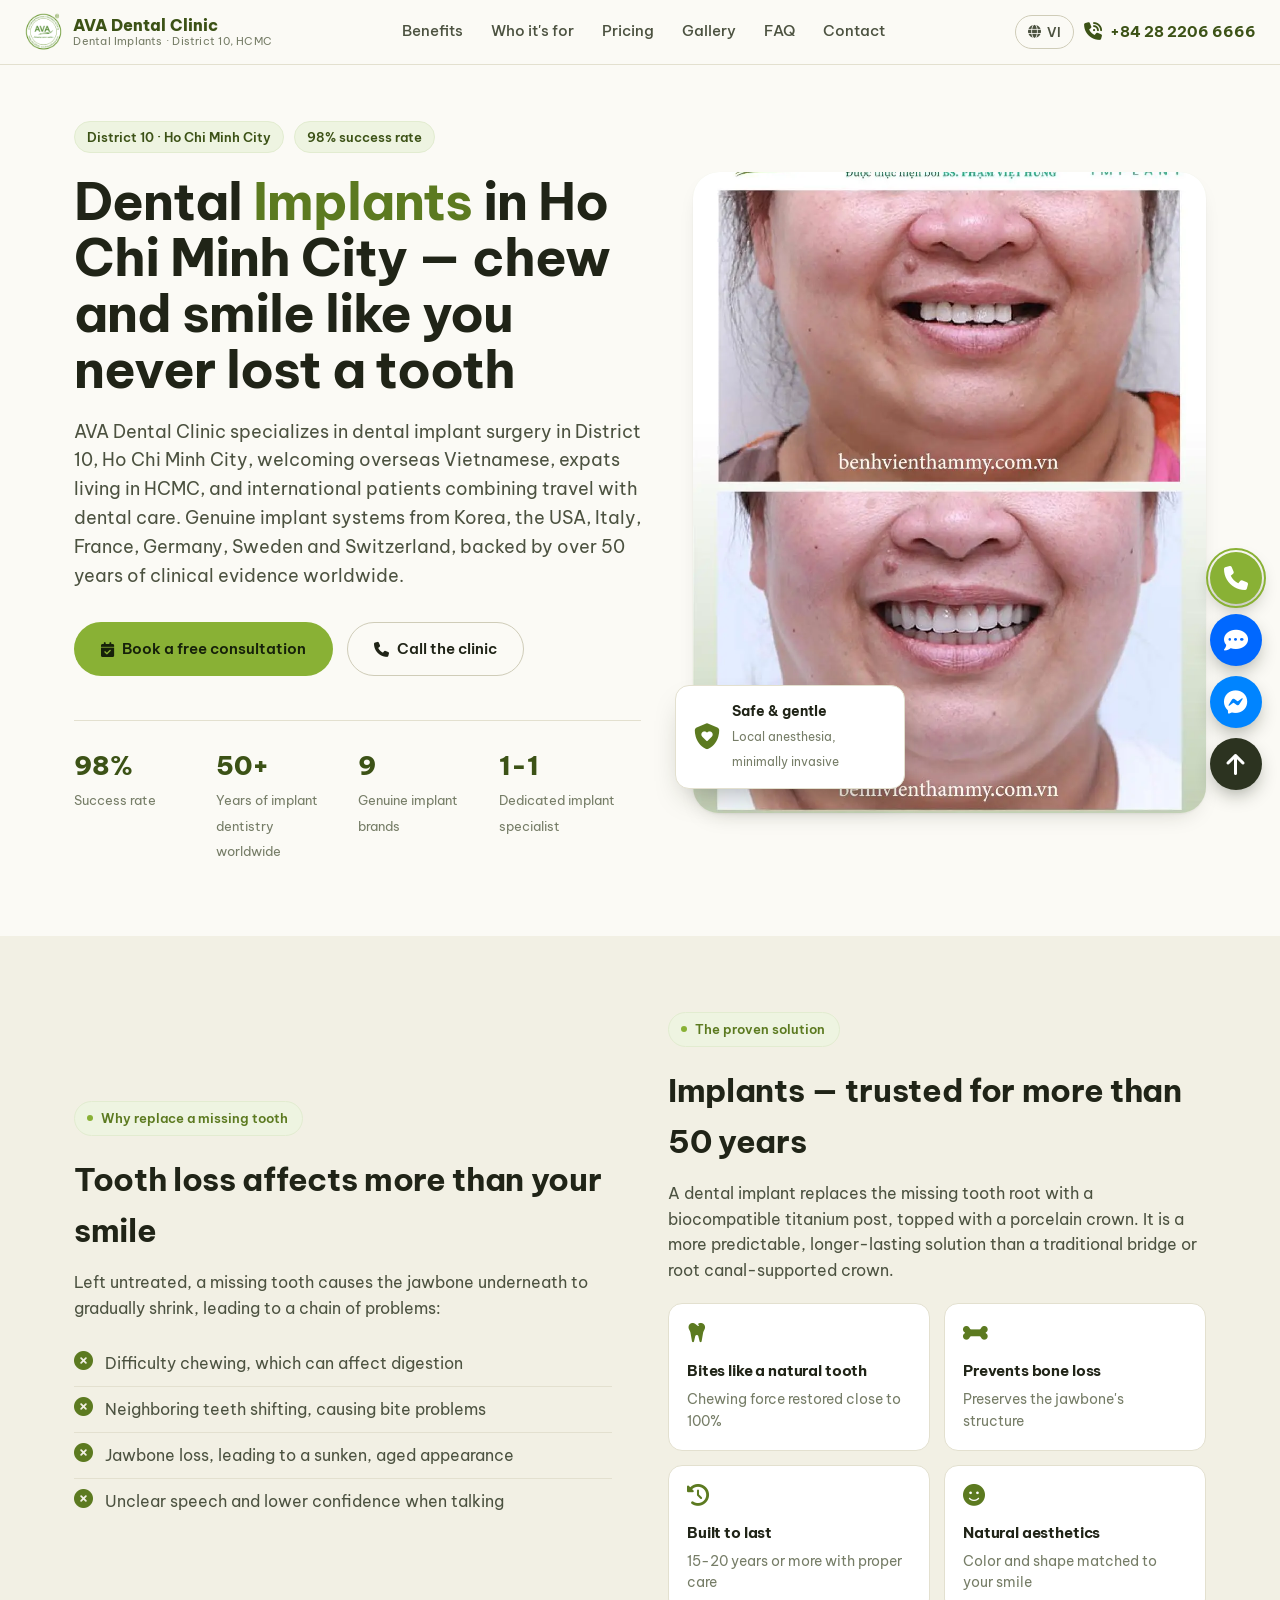
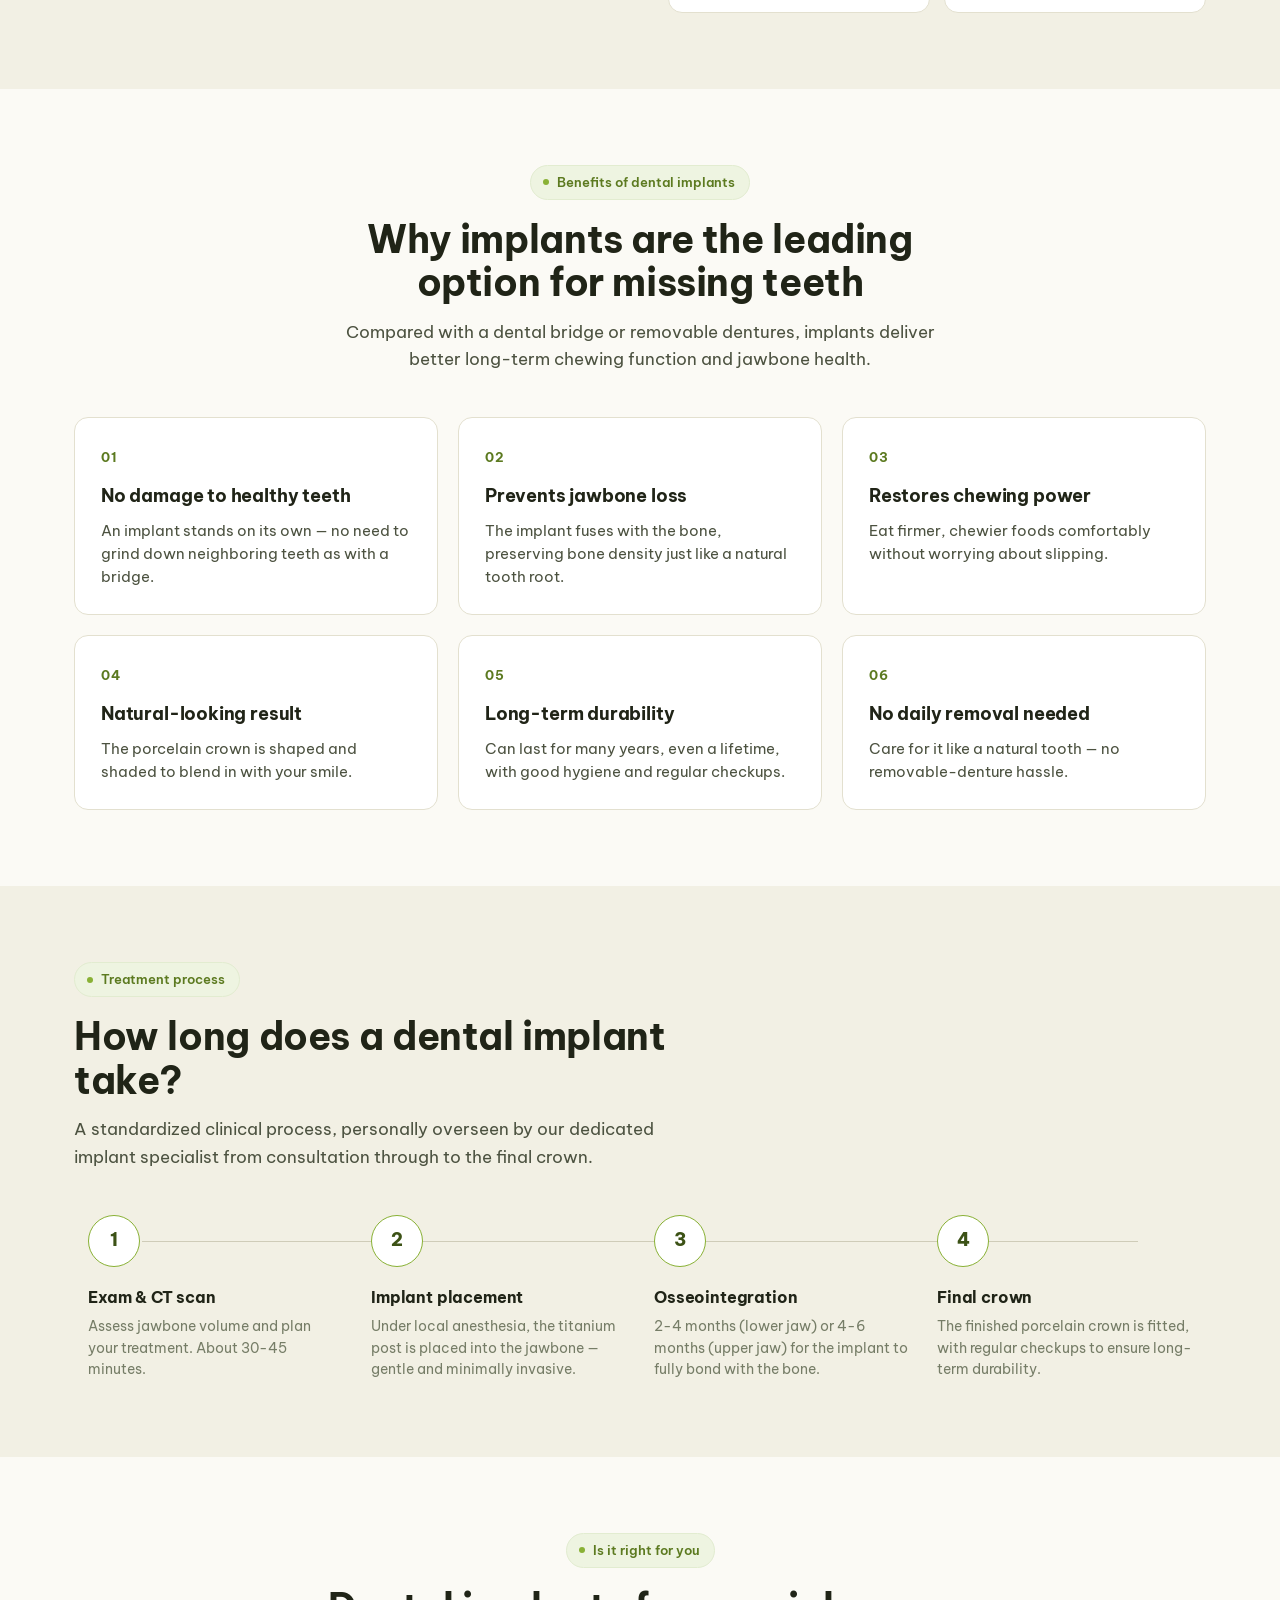
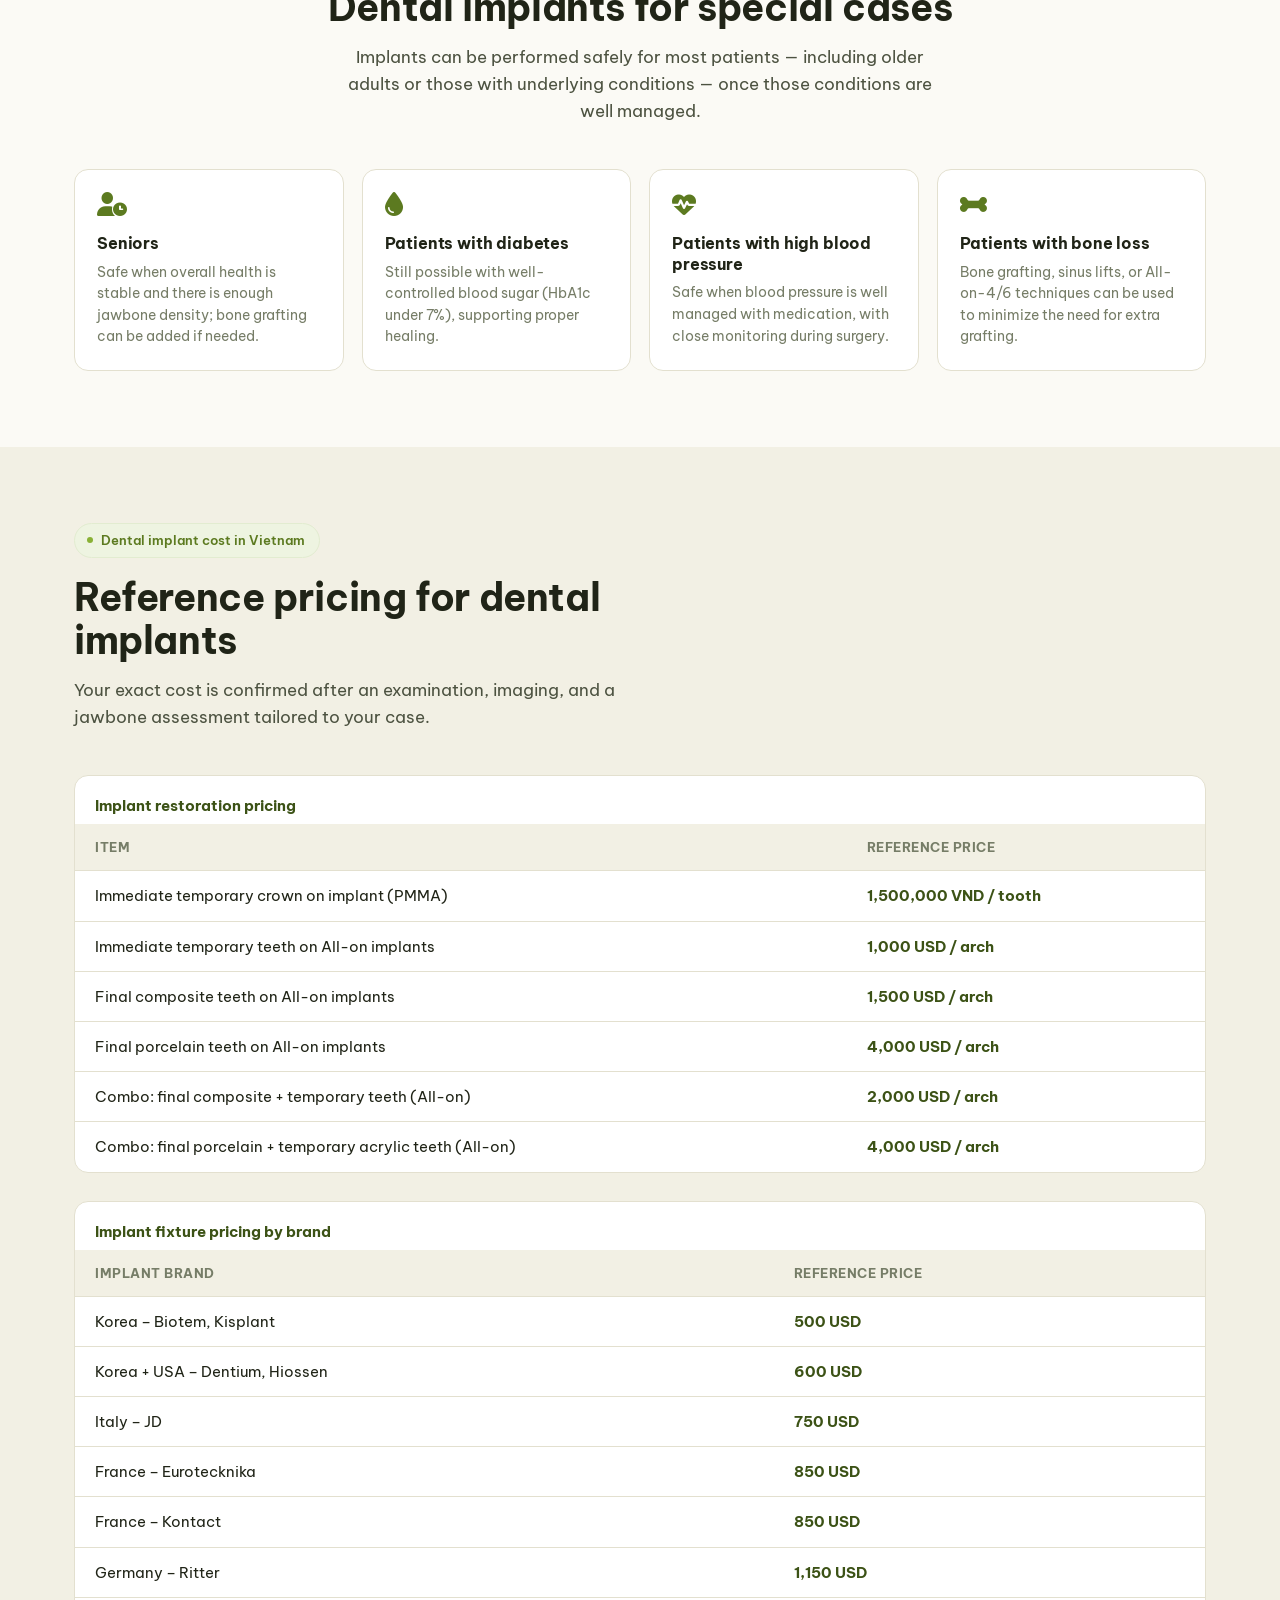
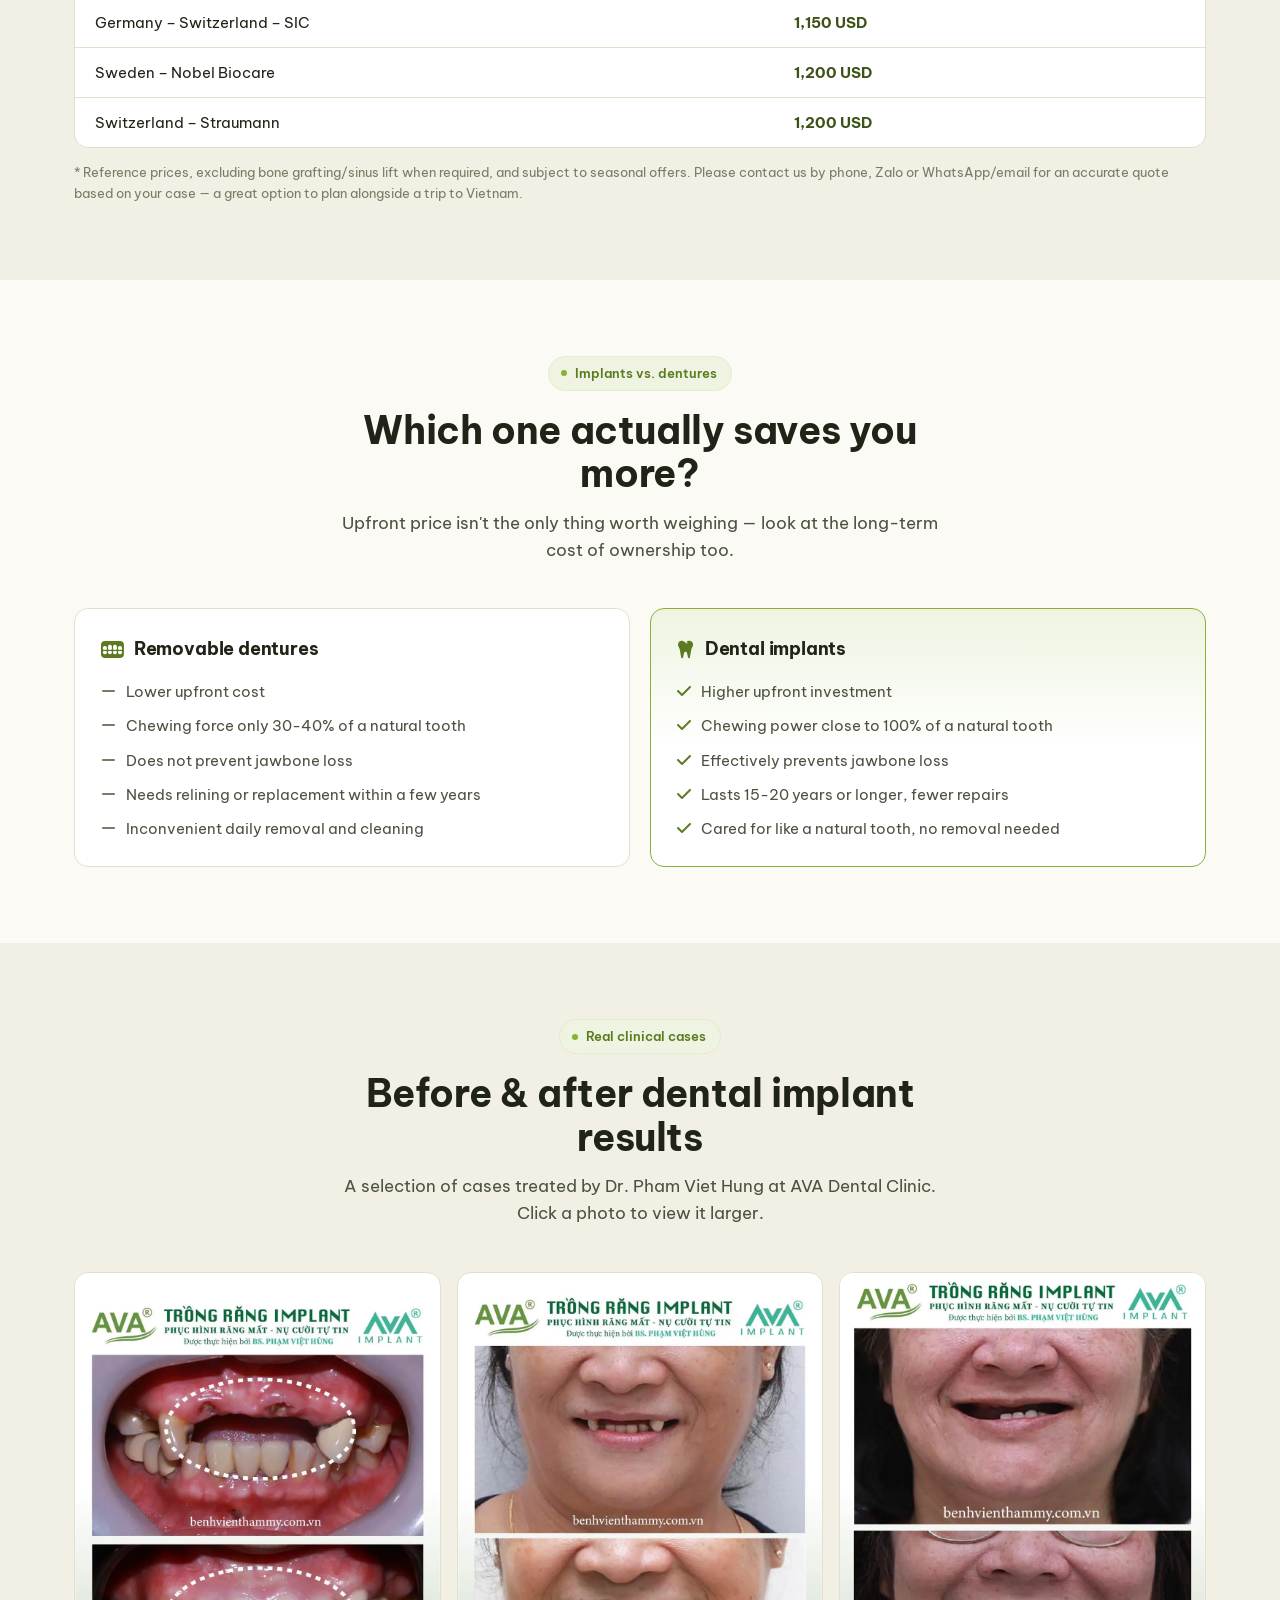
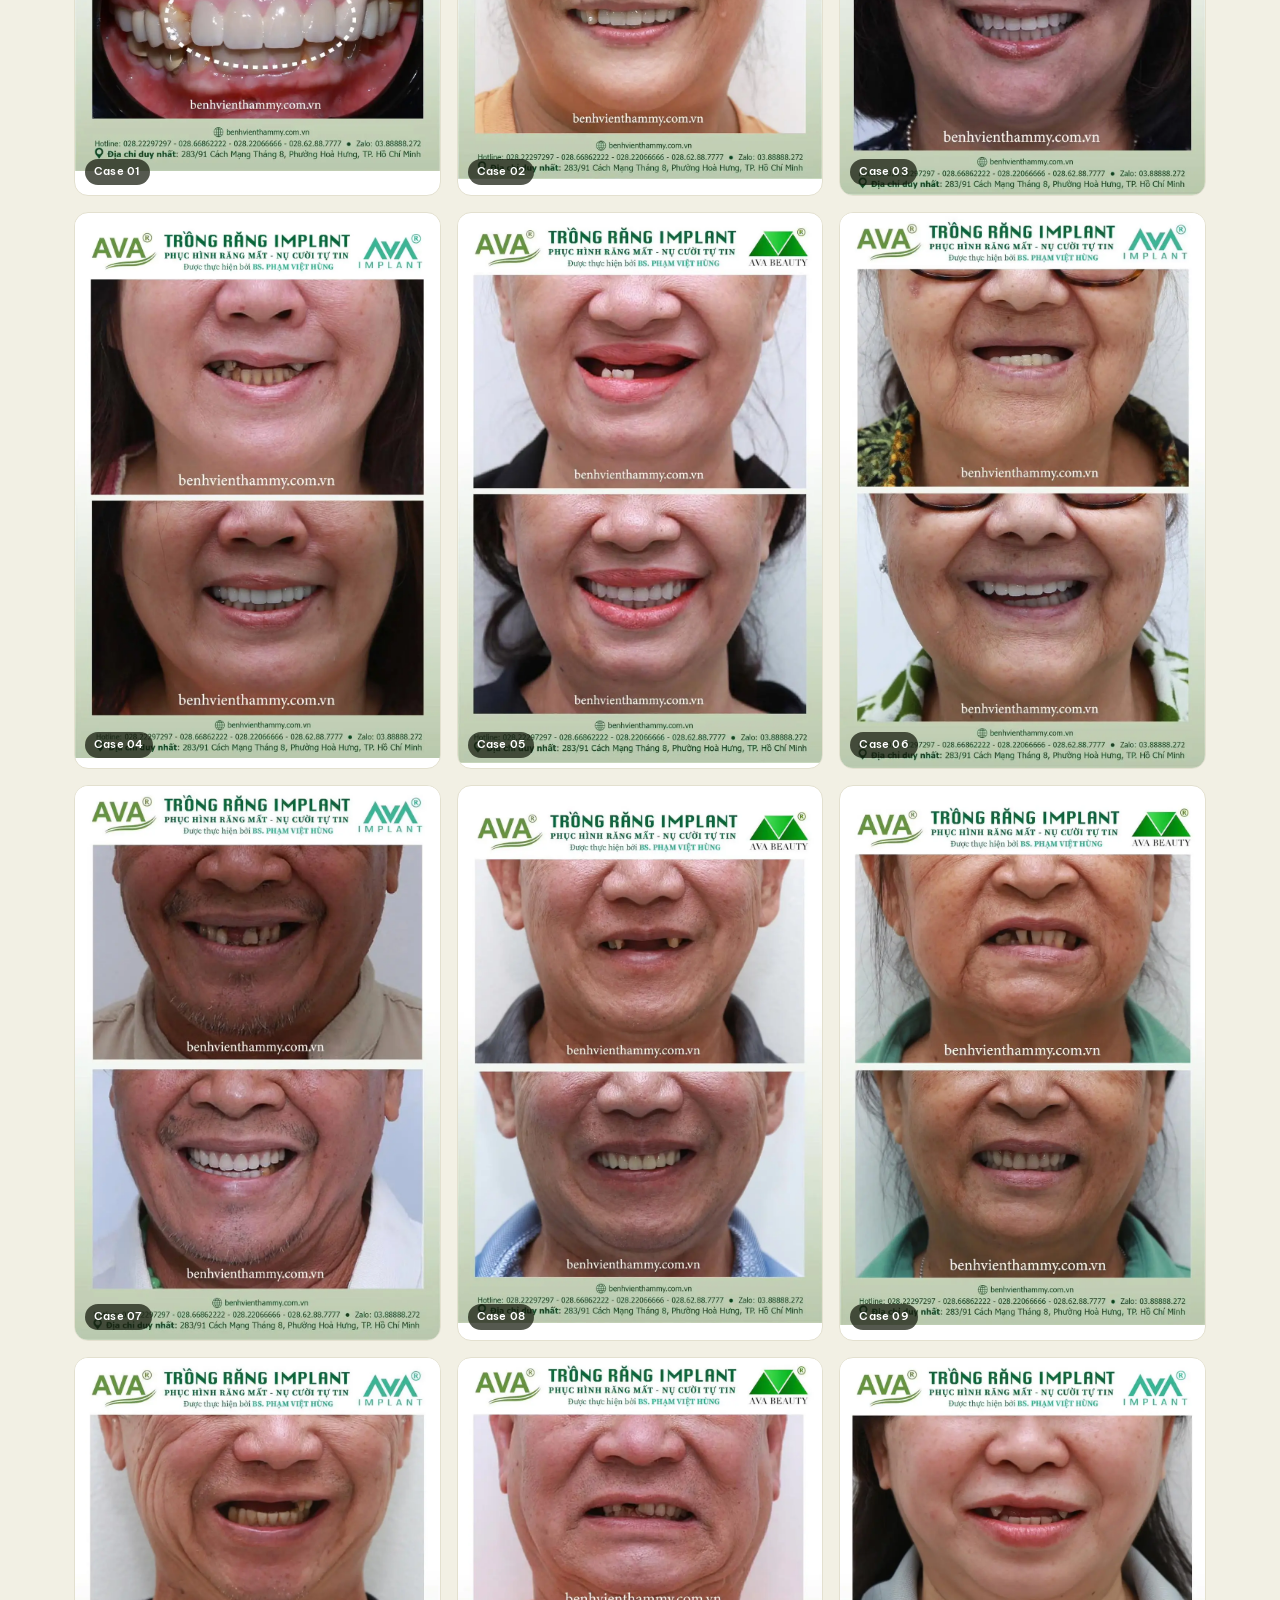
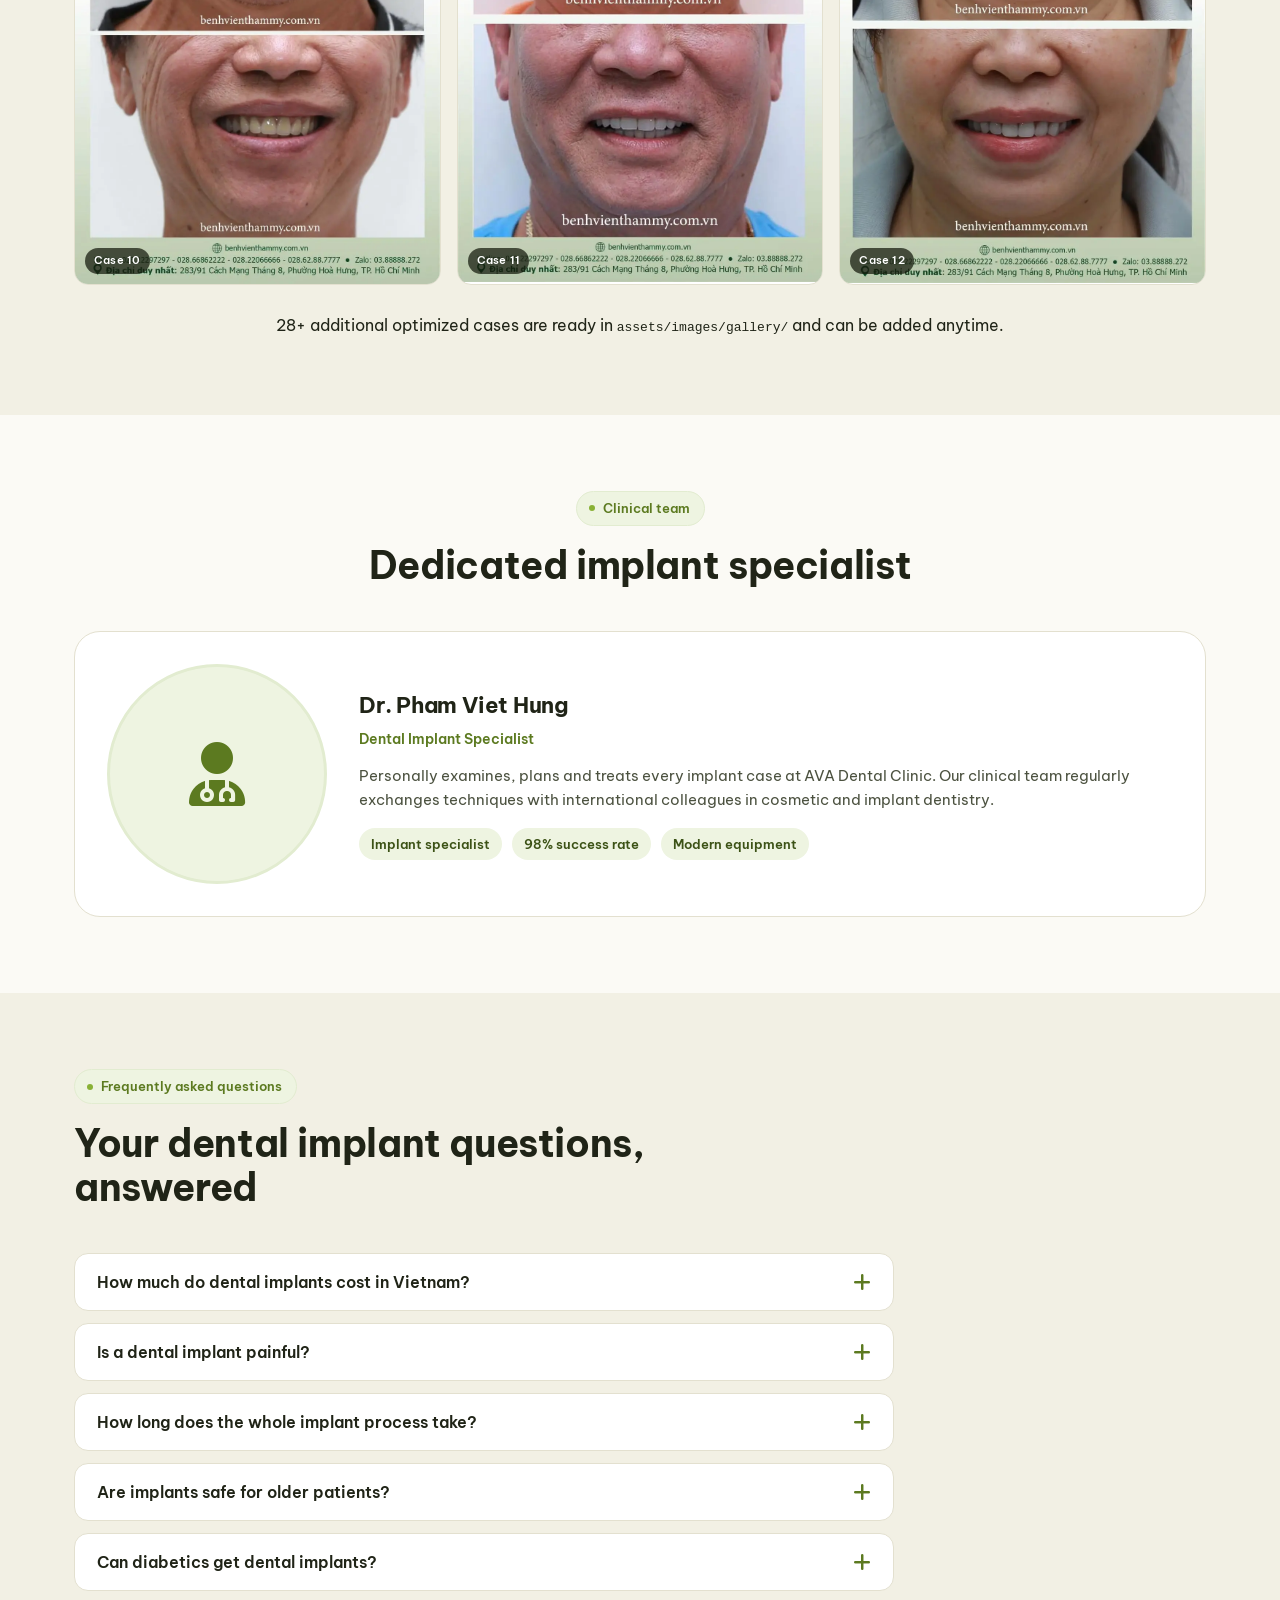
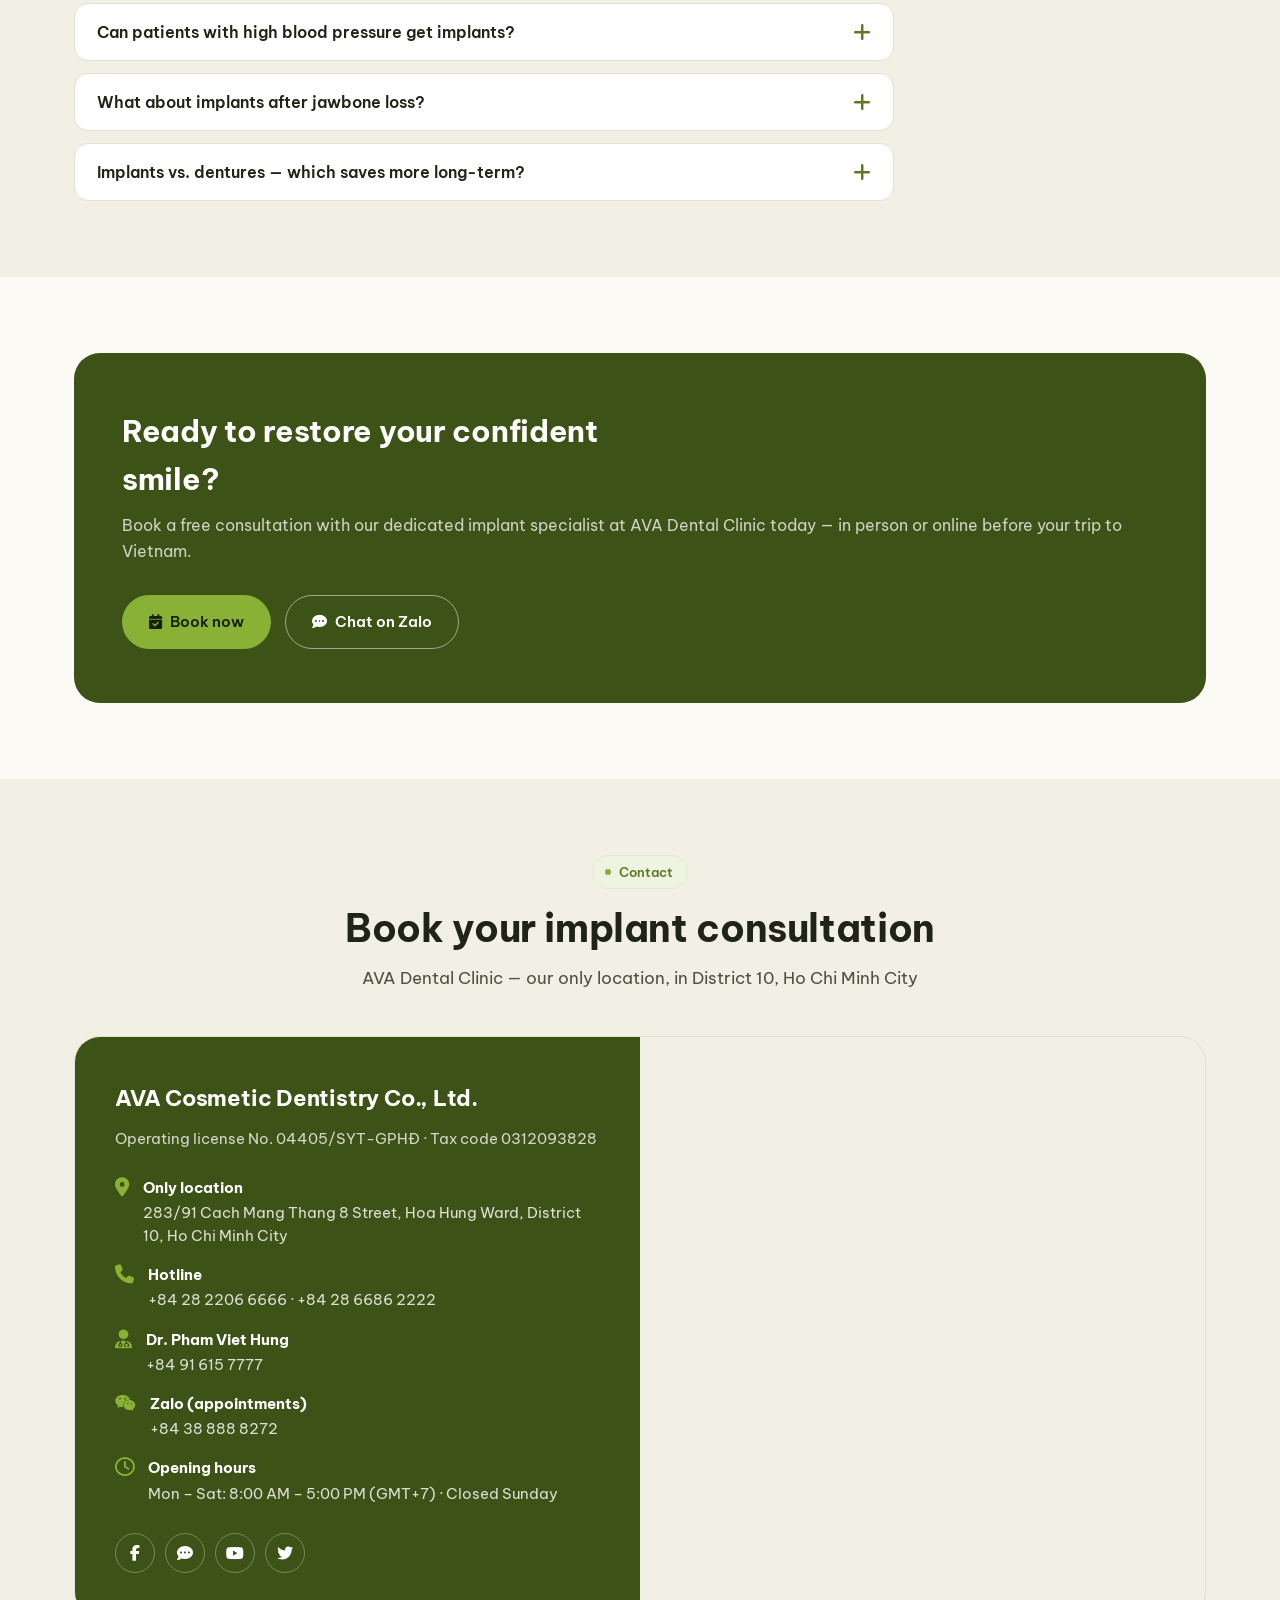
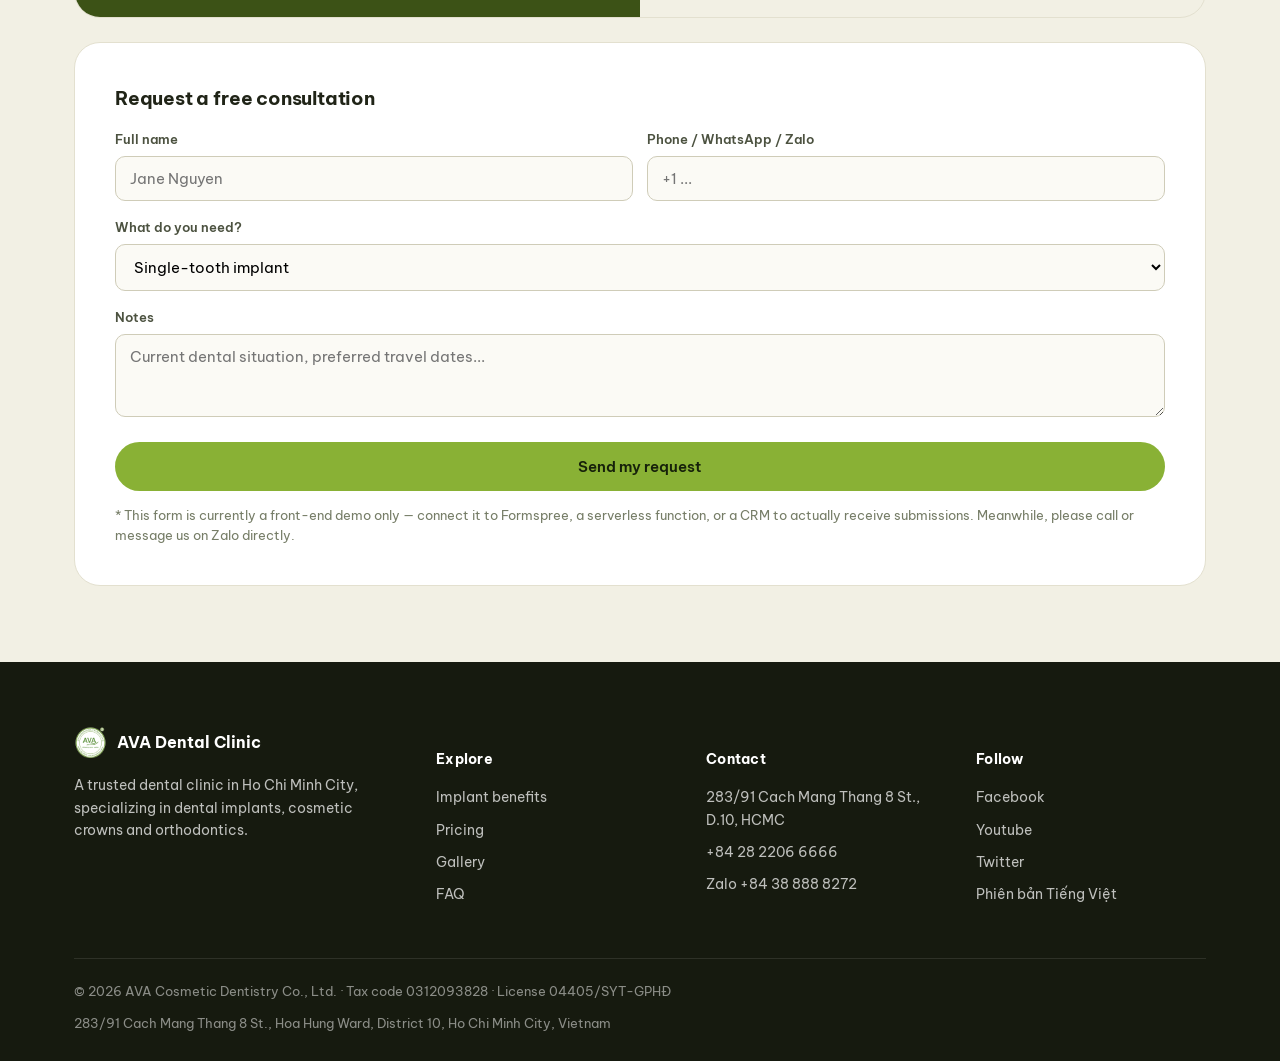
==== en/index.html @ f62615d9 "Add files via upload" ====
<!DOCTYPE html>
<html lang="en">
<head>
<meta charset="UTF-8">
<meta name="viewport" content="width=device-width, initial-scale=1, viewport-fit=cover">
<title>Dental Implants Ho Chi Minh City | Dental Implants Vietnam – AVA Dental Clinic</title>
<meta name="description" content="Dental implants in Ho Chi Minh City at AVA Dental Clinic, District 10 — 98% success rate, US/EU/Korean implant brands, transparent pricing. Trusted by overseas Vietnamese and expats living in Vietnam.">
<meta name="keywords" content="dental implants Ho Chi Minh City, dental implants Vietnam, dental implant cost Vietnam, dental implants for expats, dental implants for overseas Vietnamese, dental implant tourism Vietnam">
<meta name="robots" content="index, follow">
<meta name="author" content="AVA Dental Clinic">
<link rel="canonical" href="https://caygheprangava.com/en/">
<link rel="alternate" hreflang="vi" href="https://caygheprangava.com/">
<link rel="alternate" hreflang="en" href="https://caygheprangava.com/en/">
<link rel="alternate" hreflang="x-default" href="https://caygheprangava.com/">

<!-- Open Graph -->
<meta property="og:type" content="website">
<meta property="og:locale" content="en_US">
<meta property="og:locale:alternate" content="vi_VN">
<meta property="og:site_name" content="AVA Dental Clinic">
<meta property="og:title" content="Dental Implants Ho Chi Minh City – AVA Dental Clinic">
<meta property="og:description" content="Safe, natural-looking dental implants with a 98% success rate at AVA Dental Clinic, District 10, Ho Chi Minh City. Trusted by overseas Vietnamese and expats.">
<meta property="og:url" content="https://caygheprangava.com/en/">
<meta property="og:image" content="https://caygheprangava.com/assets/images/gallery/trong-rang-implant-truoc-sau-ava-01.jpg">
<meta property="og:image:width" content="1000">
<meta property="fb:app_id" content="126507217398954">

<!-- Twitter -->
<meta name="twitter:card" content="summary_large_image">
<meta name="twitter:title" content="Dental Implants Ho Chi Minh City – AVA Dental Clinic">
<meta name="twitter:description" content="Safe, natural-looking dental implants, 98% success rate, District 10, Ho Chi Minh City.">
<meta name="twitter:image" content="https://caygheprangava.com/assets/images/gallery/trong-rang-implant-truoc-sau-ava-01.jpg">
<meta name="twitter:site" content="@NhaKhoaAVAdenta">

<link rel="icon" href="/favicon.ico" sizes="any">
<link rel="apple-touch-icon" href="/assets/images/logo/apple-touch-icon.png">
<link rel="stylesheet" href="/assets/css/style.css">
<link rel="preconnect" href="https://fonts.googleapis.com">
<link rel="preconnect" href="https://fonts.gstatic.com" crossorigin>
<link href="https://fonts.googleapis.com/css2?family=Be+Vietnam+Pro:wght@400;500;600;700;800&display=swap" rel="stylesheet">
<link rel="stylesheet" href="https://cdnjs.cloudflare.com/ajax/libs/font-awesome/6.5.1/css/all.min.css">

<script type="application/ld+json">
{
  "@context": "https://schema.org",
  "@type": "Dentist",
  "name": "AVA Dental Clinic (AVA Cosmetic Dentistry Co., Ltd.)",
  "alternateName": "Nha khoa AVA",
  "image": "https://caygheprangava.com/assets/images/logo/og-logo.png",
  "url": "https://caygheprangava.com/en/",
  "telephone": "+842822066666",
  "priceRange": "500 USD - 4000 USD",
  "address": {
    "@type": "PostalAddress",
    "streetAddress": "283/91 Cach Mang Thang 8 Street, Hoa Hung Ward",
    "addressLocality": "District 10",
    "addressRegion": "Ho Chi Minh City",
    "addressCountry": "VN"
  },
  "geo": { "@type": "GeoCoordinates", "latitude": 10.777462342977538, "longitude": 106.67944161217169 },
  "hasMap": "https://g.page/nhakhoava",
  "openingHoursSpecification": [
    { "@type": "OpeningHoursSpecification", "dayOfWeek": ["Monday","Tuesday","Wednesday","Thursday","Friday","Saturday"], "opens": "08:00", "closes": "17:00" }
  ],
    "https://www.facebook.com/NhaKhoaAVA/",
    "https://twitter.com/NhaKhoaAVAdenta",
    "https://www.youtube.com/@NhaKhoaAVA"
  ],
  "medicalSpecialty": "Dentistry",
  "availableService": { "@type": "MedicalProcedure", "name": "Dental Implant Surgery" }
}
</script>

<script type="application/ld+json">
{
  "@context": "https://schema.org",
  "@type": "FAQPage",
  "mainEntity": [
    { "@type": "Question", "name": "How much do dental implants cost in Vietnam?", "acceptedAnswer": { "@type": "Answer", "text": "A single implant fixture at AVA ranges from 500 to 1,200 USD depending on the brand (Korean, American, Italian, French, German, Swedish or Swiss), plus the cost of the crown on top. Full-arch (All-on-4/6) restorations range from 1,000 to 4,000 USD per jaw. Exact pricing is confirmed after an in-person or video consultation and a 3D scan." } },
    { "@type": "Question", "name": "Is getting a dental implant painful?", "acceptedAnswer": { "@type": "Answer", "text": "The implant placement is done under local anesthesia, so patients feel little to no pain during the procedure. Mild soreness for 1-2 days afterwards is normal and manageable with standard pain medication, similar to recovery after a tooth extraction." } },
    { "@type": "Question", "name": "How long does the dental implant process take?", "acceptedAnswer": { "@type": "Answer", "text": "Placing the implant fixture itself takes about 30-45 minutes. The bone then needs 2-4 months (lower jaw) or 4-6 months (upper jaw) to fully integrate with the implant before the final crown is fitted. With immediate-load techniques, a temporary tooth can be provided the same day." } },
    { "@type": "Question", "name": "Are dental implants safe for elderly patients?", "acceptedAnswer": { "@type": "Answer", "text": "Dental implants are safe for most elderly patients whose general health is stable and who have adequate jawbone density. The dentist evaluates bone volume and any underlying conditions, and can combine treatment with bone grafting when needed." } },
    { "@type": "Question", "name": "Can patients with diabetes get dental implants?", "acceptedAnswer": { "@type": "Answer", "text": "Yes, patients with well-controlled blood sugar (typically HbA1c under 7%) can safely receive dental implants. Stable blood sugar supports proper healing and lowers the risk of infection around the implant." } },
    { "@type": "Question", "name": "Can patients with high blood pressure get dental implants?", "acceptedAnswer": { "@type": "Answer", "text": "Patients whose blood pressure is well managed with medication can safely undergo implant surgery. The clinical team checks blood pressure and medication history beforehand and monitors the patient closely throughout the procedure." } },
    { "@type": "Question", "name": "Can dental implants be placed after bone loss (jawbone atrophy)?", "acceptedAnswer": { "@type": "Answer", "text": "For patients with significant bone loss from long-term tooth loss, the dentist may recommend a bone graft or sinus lift before implant placement, or use techniques such as All-on-4/All-on-6 that require less bone grafting." } },
    { "@type": "Question", "name": "Dental implants vs. dentures — which saves more money in the long run?", "acceptedAnswer": { "@type": "Answer", "text": "Dentures cost less upfront but chew at only 30-40% of natural bite force and typically need to be relined or replaced within a few years as the jawbone shrinks. Implants cost more initially but can last 15-20 years or longer, restore near-natural chewing, and prevent bone loss — making them the more economical option over time for most patients." } }
  ]
}
</script>
</head>
<body>

<header class="site-header">
  <div class="header-row">
    <a href="/en/" class="brand">
      <img src="/assets/images/logo/ava-logo.png" alt="AVA Dental Clinic logo - Dental Implants District 10 Ho Chi Minh City" width="40" height="41">
      <span class="brand-text"><strong>AVA Dental Clinic</strong><span>Dental Implants · District 10, HCMC</span></span>
    </a>
    <nav class="main-nav" aria-label="Main navigation">
      <a href="#loi-ich">Benefits</a>
      <a href="#doi-tuong">Who it's for</a>
      <a href="#bang-gia">Pricing</a>
      <a href="#hinh-anh">Gallery</a>
      <a href="#faq">FAQ</a>
      <a href="#lien-he">Contact</a>
    </nav>
    <div class="header-actions">
      <a class="lang-switch" href="/" hreflang="vi"><i class="fa-solid fa-globe"></i> VI</a>
      <a class="header-hotline" href="tel:+842822066666"><i class="fa-solid fa-phone-volume"></i> <span>+84 28 2206 6666</span></a>
      <button class="nav-toggle" aria-label="Open menu" aria-expanded="false"><i class="fa-solid fa-bars"></i></button>
    </div>
  </div>
</header>

<section class="hero">
  <div class="container">
    <div class="hero-copy">
      <div class="hero-eyebrow-row">
        <span class="pill-badge">District 10 · Ho Chi Minh City</span>
        <span class="pill-badge">98% success rate</span>
      </div>
      <h1>Dental <span class="accent">Implants</span> in Ho Chi Minh City — chew and smile like you never lost a tooth</h1>
      <p class="hero-sub">AVA Dental Clinic specializes in dental implant surgery in District 10, Ho Chi Minh City, welcoming overseas Vietnamese, expats living in HCMC, and international patients combining travel with dental care. Genuine implant systems from Korea, the USA, Italy, France, Germany, Sweden and Switzerland, backed by over 50 years of clinical evidence worldwide.</p>
      <div class="hero-cta-row">
        <a href="#dat-lich" class="btn btn-primary"><i class="fa-solid fa-calendar-check"></i> Book a free consultation</a>
        <a href="tel:+842822066666" class="btn btn-outline"><i class="fa-solid fa-phone"></i> Call the clinic</a>
      </div>
      <div class="hero-stats">
        <div class="stat"><b>98%</b><span>Success rate</span></div>
        <div class="stat"><b>50+</b><span>Years of implant dentistry worldwide</span></div>
        <div class="stat"><b>9</b><span>Genuine implant brands</span></div>
        <div class="stat"><b>1-1</b><span>Dedicated implant specialist</span></div>
      </div>
    </div>
    <div class="hero-media">
      <div class="hero-media-frame">
        <picture>
          <source srcset="/assets/images/gallery/trong-rang-implant-truoc-sau-ava-05.webp" type="image/webp">
          <img src="/assets/images/gallery/trong-rang-implant-truoc-sau-ava-05.jpg" alt="Before and after dental implant results at AVA Dental Clinic, District 10, Ho Chi Minh City" width="1000" height="1250" loading="eager">
        </picture>
      </div>
      <div class="hero-floating-card">
        <i class="fa-solid fa-shield-heart"></i>
        <div><b>Safe &amp; gentle</b><span>Local anesthesia, minimally invasive</span></div>
      </div>
    </div>
  </div>
</section>

<section class="section section-alt">
  <div class="container split">
    <div>
      <span class="kicker"><span class="dot"></span>Why replace a missing tooth</span>
      <h2 style="font-size:clamp(24px,3vw,32px)">Tooth loss affects more than your smile</h2>
      <p style="margin-top:14px;font-size:16px;color:var(--ink-soft)">Left untreated, a missing tooth causes the jawbone underneath to gradually shrink, leading to a chain of problems:</p>
      <ul class="check-list" style="margin-top:20px">
        <li><i class="fa-solid fa-circle-xmark"></i> Difficulty chewing, which can affect digestion</li>
        <li><i class="fa-solid fa-circle-xmark"></i> Neighboring teeth shifting, causing bite problems</li>
        <li><i class="fa-solid fa-circle-xmark"></i> Jawbone loss, leading to a sunken, aged appearance</li>
        <li><i class="fa-solid fa-circle-xmark"></i> Unclear speech and lower confidence when talking</li>
      </ul>
    </div>
    <div>
      <span class="kicker"><span class="dot"></span>The proven solution</span>
      <h2 style="font-size:clamp(24px,3vw,32px)">Implants — trusted for more than 50 years</h2>
      <p style="margin-top:14px;font-size:16px;color:var(--ink-soft)">A dental implant replaces the missing tooth root with a biocompatible titanium post, topped with a porcelain crown. It is a more predictable, longer-lasting solution than a traditional bridge or root canal-supported crown.</p>
      <div class="mini-card-grid" style="margin-top:20px">
        <div class="mini-card"><i class="fa-solid fa-tooth"></i><h4>Bites like a natural tooth</h4><p>Chewing force restored close to 100%</p></div>
        <div class="mini-card"><i class="fa-solid fa-bone"></i><h4>Prevents bone loss</h4><p>Preserves the jawbone's structure</p></div>
        <div class="mini-card"><i class="fa-solid fa-clock-rotate-left"></i><h4>Built to last</h4><p>15-20 years or more with proper care</p></div>
        <div class="mini-card"><i class="fa-solid fa-face-smile"></i><h4>Natural aesthetics</h4><p>Color and shape matched to your smile</p></div>
      </div>
    </div>
  </div>
</section>

<section class="section" id="loi-ich">
  <div class="container">
    <div class="section-head center">
      <span class="kicker"><span class="dot"></span>Benefits of dental implants</span>
      <h2>Why implants are the leading option for missing teeth</h2>
      <p>Compared with a dental bridge or removable dentures, implants deliver better long-term chewing function and jawbone health.</p>
    </div>
    <div class="benefit-grid">
      <div class="benefit-card"><span class="num">01</span><h3>No damage to healthy teeth</h3><p>An implant stands on its own — no need to grind down neighboring teeth as with a bridge.</p></div>
      <div class="benefit-card"><span class="num">02</span><h3>Prevents jawbone loss</h3><p>The implant fuses with the bone, preserving bone density just like a natural tooth root.</p></div>
      <div class="benefit-card"><span class="num">03</span><h3>Restores chewing power</h3><p>Eat firmer, chewier foods comfortably without worrying about slipping.</p></div>
      <div class="benefit-card"><span class="num">04</span><h3>Natural-looking result</h3><p>The porcelain crown is shaped and shaded to blend in with your smile.</p></div>
      <div class="benefit-card"><span class="num">05</span><h3>Long-term durability</h3><p>Can last for many years, even a lifetime, with good hygiene and regular checkups.</p></div>
      <div class="benefit-card"><span class="num">06</span><h3>No daily removal needed</h3><p>Care for it like a natural tooth — no removable-denture hassle.</p></div>
    </div>
  </div>
</section>

<section class="section section-alt">
  <div class="container">
    <div class="section-head">
      <span class="kicker"><span class="dot"></span>Treatment process</span>
      <h2>How long does a dental implant take?</h2>
      <p>A standardized clinical process, personally overseen by our dedicated implant specialist from consultation through to the final crown.</p>
    </div>
    <div class="process-track">
      <div class="process-step"><div class="step-num">1</div><h4>Exam &amp; CT scan</h4><p>Assess jawbone volume and plan your treatment. About 30-45 minutes.</p></div>
      <div class="process-step"><div class="step-num">2</div><h4>Implant placement</h4><p>Under local anesthesia, the titanium post is placed into the jawbone — gentle and minimally invasive.</p></div>
      <div class="process-step"><div class="step-num">3</div><h4>Osseointegration</h4><p>2-4 months (lower jaw) or 4-6 months (upper jaw) for the implant to fully bond with the bone.</p></div>
      <div class="process-step"><div class="step-num">4</div><h4>Final crown</h4><p>The finished porcelain crown is fitted, with regular checkups to ensure long-term durability.</p></div>
    </div>
  </div>
</section>

<section class="section" id="doi-tuong">
  <div class="container">
    <div class="section-head center">
      <span class="kicker"><span class="dot"></span>Is it right for you</span>
      <h2>Dental implants for special cases</h2>
      <p>Implants can be performed safely for most patients — including older adults or those with underlying conditions — once those conditions are well managed.</p>
    </div>
    <div class="audience-grid">
      <div class="audience-card"><i class="fa-solid fa-user-clock"></i><h3>Seniors</h3><p>Safe when overall health is stable and there is enough jawbone density; bone grafting can be added if needed.</p></div>
      <div class="audience-card"><i class="fa-solid fa-droplet"></i><h3>Patients with diabetes</h3><p>Still possible with well-controlled blood sugar (HbA1c under 7%), supporting proper healing.</p></div>
      <div class="audience-card"><i class="fa-solid fa-heart-pulse"></i><h3>Patients with high blood pressure</h3><p>Safe when blood pressure is well managed with medication, with close monitoring during surgery.</p></div>
      <div class="audience-card"><i class="fa-solid fa-bone"></i><h3>Patients with bone loss</h3><p>Bone grafting, sinus lifts, or All-on-4/6 techniques can be used to minimize the need for extra grafting.</p></div>
    </div>
  </div>
</section>

<section class="section section-alt" id="bang-gia">
  <div class="container">
    <div class="section-head">
      <span class="kicker"><span class="dot"></span>Dental implant cost in Vietnam</span>
      <h2>Reference pricing for dental implants</h2>
      <p>Your exact cost is confirmed after an examination, imaging, and a jawbone assessment tailored to your case.</p>
    </div>
    <div class="price-tables-grid">
      <div class="price-table-wrap">
        <table class="price-table">
          <caption>Implant restoration pricing</caption>
          <thead><tr><th>Item</th><th>Reference price</th></tr></thead>
          <tbody>
            <tr><td>Immediate temporary crown on implant (PMMA)</td><td class="price">1,500,000 VND / tooth</td></tr>
            <tr><td>Immediate temporary teeth on All-on implants</td><td class="price">1,000 USD / arch</td></tr>
            <tr><td>Final composite teeth on All-on implants</td><td class="price">1,500 USD / arch</td></tr>
            <tr><td>Final porcelain teeth on All-on implants</td><td class="price">4,000 USD / arch</td></tr>
            <tr><td>Combo: final composite + temporary teeth (All-on)</td><td class="price">2,000 USD / arch</td></tr>
            <tr><td>Combo: final porcelain + temporary acrylic teeth (All-on)</td><td class="price">4,000 USD / arch</td></tr>
          </tbody>
        </table>
      </div>
      <div class="price-table-wrap">
        <table class="price-table">
          <caption>Implant fixture pricing by brand</caption>
          <thead><tr><th>Implant brand</th><th>Reference price</th></tr></thead>
          <tbody>
            <tr><td>Korea – Biotem, Kisplant</td><td class="price">500 USD</td></tr>
            <tr><td>Korea + USA – Dentium, Hiossen</td><td class="price">600 USD</td></tr>
            <tr><td>Italy – JD</td><td class="price">750 USD</td></tr>
            <tr><td>France – Eurotecknika</td><td class="price">850 USD</td></tr>
            <tr><td>France – Kontact</td><td class="price">850 USD</td></tr>
            <tr><td>Germany – Ritter</td><td class="price">1,150 USD</td></tr>
            <tr><td>Germany – Switzerland – SIC</td><td class="price">1,150 USD</td></tr>
            <tr><td>Sweden – Nobel Biocare</td><td class="price">1,200 USD</td></tr>
            <tr><td>Switzerland – Straumann</td><td class="price">1,200 USD</td></tr>
          </tbody>
        </table>
      </div>
    </div>
    <p class="price-note">* Reference prices, excluding bone grafting/sinus lift when required, and subject to seasonal offers. Please contact us by phone, Zalo or WhatsApp/email for an accurate quote based on your case — a great option to plan alongside a trip to Vietnam.</p>
  </div>
</section>

<section class="section">
  <div class="container">
    <div class="section-head center">
      <span class="kicker"><span class="dot"></span>Implants vs. dentures</span>
      <h2>Which one actually saves you more?</h2>
      <p>Upfront price isn't the only thing worth weighing — look at the long-term cost of ownership too.</p>
    </div>
    <div class="compare-wrap">
      <div class="compare-card">
        <h3><i class="fa-solid fa-teeth"></i> Removable dentures</h3>
        <ul>
          <li><i class="fa-solid fa-minus"></i> Lower upfront cost</li>
          <li><i class="fa-solid fa-minus"></i> Chewing force only 30-40% of a natural tooth</li>
          <li><i class="fa-solid fa-minus"></i> Does not prevent jawbone loss</li>
          <li><i class="fa-solid fa-minus"></i> Needs relining or replacement within a few years</li>
          <li><i class="fa-solid fa-minus"></i> Inconvenient daily removal and cleaning</li>
        </ul>
      </div>
      <div class="compare-card highlight">
        <h3><i class="fa-solid fa-tooth"></i> Dental implants</h3>
        <ul>
          <li><i class="fa-solid fa-check"></i> Higher upfront investment</li>
          <li><i class="fa-solid fa-check"></i> Chewing power close to 100% of a natural tooth</li>
          <li><i class="fa-solid fa-check"></i> Effectively prevents jawbone loss</li>
          <li><i class="fa-solid fa-check"></i> Lasts 15-20 years or longer, fewer repairs</li>
          <li><i class="fa-solid fa-check"></i> Cared for like a natural tooth, no removal needed</li>
        </ul>
      </div>
    </div>
  </div>
</section>

<section class="section section-alt" id="hinh-anh">
  <div class="container">
    <div class="section-head center">
      <span class="kicker"><span class="dot"></span>Real clinical cases</span>
      <h2>Before &amp; after dental implant results</h2>
      <p>A selection of cases treated by Dr. Pham Viet Hung at AVA Dental Clinic. Click a photo to view it larger.</p>
    </div>
    <div class="gallery-grid">
      <div class="gallery-item"><picture><source srcset="/assets/images/gallery/trong-rang-implant-truoc-sau-ava-01.webp" type="image/webp"><img src="/assets/images/gallery/trong-rang-implant-truoc-sau-ava-01.jpg" alt="Before and after full-arch dental implant treatment at AVA Dental Clinic, District 10, Ho Chi Minh City - case 01" loading="lazy" width="1000" height="1250"></picture><span class="tag">Case 01</span></div>
      <div class="gallery-item"><picture><source srcset="/assets/images/gallery/trong-rang-implant-truoc-sau-ava-02.webp" type="image/webp"><img src="/assets/images/gallery/trong-rang-implant-truoc-sau-ava-02.jpg" alt="Before and after dental implant treatment at AVA Dental Clinic, Ho Chi Minh City - case 02" loading="lazy" width="1000" height="1250"></picture><span class="tag">Case 02</span></div>
      <div class="gallery-item"><picture><source srcset="/assets/images/gallery/trong-rang-implant-truoc-sau-ava-03.webp" type="image/webp"><img src="/assets/images/gallery/trong-rang-implant-truoc-sau-ava-03.jpg" alt="Before and after dental implant treatment at AVA Dental Clinic, Ho Chi Minh City - case 03" loading="lazy" width="1000" height="1250"></picture><span class="tag">Case 03</span></div>
      <div class="gallery-item"><picture><source srcset="/assets/images/gallery/trong-rang-implant-truoc-sau-ava-04.webp" type="image/webp"><img src="/assets/images/gallery/trong-rang-implant-truoc-sau-ava-04.jpg" alt="Before and after dental implant treatment at AVA Dental Clinic, Ho Chi Minh City - case 04" loading="lazy" width="1000" height="1250"></picture><span class="tag">Case 04</span></div>
      <div class="gallery-item"><picture><source srcset="/assets/images/gallery/trong-rang-implant-truoc-sau-ava-06.webp" type="image/webp"><img src="/assets/images/gallery/trong-rang-implant-truoc-sau-ava-06.jpg" alt="Before and after dental implant treatment for an elderly patient at AVA Dental Clinic - case 05" loading="lazy" width="1000" height="1250"></picture><span class="tag">Case 05</span></div>
      <div class="gallery-item"><picture><source srcset="/assets/images/gallery/trong-rang-implant-truoc-sau-ava-07.webp" type="image/webp"><img src="/assets/images/gallery/trong-rang-implant-truoc-sau-ava-07.jpg" alt="Before and after All-on-4 full-arch dental implants at AVA Dental Clinic - case 06" loading="lazy" width="1000" height="1250"></picture><span class="tag">Case 06</span></div>
      <div class="gallery-item"><picture><source srcset="/assets/images/gallery/trong-rang-implant-truoc-sau-ava-08.webp" type="image/webp"><img src="/assets/images/gallery/trong-rang-implant-truoc-sau-ava-08.jpg" alt="Before and after dental implant treatment at AVA Dental Clinic, Ho Chi Minh City - case 07" loading="lazy" width="1000" height="1250"></picture><span class="tag">Case 07</span></div>
      <div class="gallery-item"><picture><source srcset="/assets/images/gallery/trong-rang-implant-truoc-sau-ava-09.webp" type="image/webp"><img src="/assets/images/gallery/trong-rang-implant-truoc-sau-ava-09.jpg" alt="Before and after dental implant treatment at AVA Dental Clinic, Ho Chi Minh City - case 08" loading="lazy" width="1000" height="1250"></picture><span class="tag">Case 08</span></div>
      <div class="gallery-item"><picture><source srcset="/assets/images/gallery/trong-rang-implant-truoc-sau-ava-10.webp" type="image/webp"><img src="/assets/images/gallery/trong-rang-implant-truoc-sau-ava-10.jpg" alt="Before and after dental implant treatment at AVA Dental Clinic, Ho Chi Minh City - case 09" loading="lazy" width="1000" height="1250"></picture><span class="tag">Case 09</span></div>
      <div class="gallery-item"><picture><source srcset="/assets/images/gallery/trong-rang-implant-truoc-sau-ava-11.webp" type="image/webp"><img src="/assets/images/gallery/trong-rang-implant-truoc-sau-ava-11.jpg" alt="Before and after dental implant treatment at AVA Dental Clinic, Ho Chi Minh City - case 10" loading="lazy" width="1000" height="1250"></picture><span class="tag">Case 10</span></div>
      <div class="gallery-item"><picture><source srcset="/assets/images/gallery/trong-rang-implant-truoc-sau-ava-12.webp" type="image/webp"><img src="/assets/images/gallery/trong-rang-implant-truoc-sau-ava-12.jpg" alt="Before and after dental implant treatment at AVA Dental Clinic, Ho Chi Minh City - case 11" loading="lazy" width="1000" height="1250"></picture><span class="tag">Case 11</span></div>
      <div class="gallery-item"><picture><source srcset="/assets/images/gallery/trong-rang-implant-truoc-sau-ava-13.webp" type="image/webp"><img src="/assets/images/gallery/trong-rang-implant-truoc-sau-ava-13.jpg" alt="Before and after dental implant treatment at AVA Dental Clinic, Ho Chi Minh City - case 12" loading="lazy" width="1000" height="1250"></picture><span class="tag">Case 12</span></div>
    </div>
    <p class="gallery-more">28+ additional optimized cases are ready in <code>assets/images/gallery/</code> and can be added anytime.</p>
  </div>
</section>

<section class="section">
  <div class="container">
    <div class="section-head center">
      <span class="kicker"><span class="dot"></span>Clinical team</span>
      <h2>Dedicated implant specialist</h2>
    </div>
    <div class="doctor-card">
      <div class="doctor-avatar"><i class="fa-solid fa-user-doctor"></i></div>
      <div class="doctor-info">
        <h3>Dr. Pham Viet Hung</h3>
        <div class="role">Dental Implant Specialist</div>
        <p>Personally examines, plans and treats every implant case at AVA Dental Clinic. Our clinical team regularly exchanges techniques with international colleagues in cosmetic and implant dentistry.</p>
        <div class="doctor-badges">
          <span>Implant specialist</span>
          <span>98% success rate</span>
          <span>Modern equipment</span>
        </div>
      </div>
    </div>
  </div>
</section>

<section class="section section-alt" id="faq">
  <div class="container">
    <div class="section-head">
      <span class="kicker"><span class="dot"></span>Frequently asked questions</span>
      <h2>Your dental implant questions, answered</h2>
    </div>
    <div class="faq-list">
      <div class="faq-item">
        <button class="faq-q" aria-expanded="false">How much do dental implants cost in Vietnam? <i class="fa-solid fa-plus"></i></button>
        <div class="faq-a"><div class="faq-a-inner">A single implant fixture costs 500-1,200 USD depending on the brand, plus the crown on top. Full-arch (All-on) restorations range from 1,000-4,000 USD per arch. See the pricing table above or contact us for an exact quote for your case.</div></div>
      </div>
      <div class="faq-item">
        <button class="faq-q" aria-expanded="false">Is a dental implant painful? <i class="fa-solid fa-plus"></i></button>
        <div class="faq-a"><div class="faq-a-inner">The procedure is done under local anesthesia, so there's little to no pain during placement. Mild soreness for 1-2 days afterward is normal and manageable with standard pain medication.</div></div>
      </div>
      <div class="faq-item">
        <button class="faq-q" aria-expanded="false">How long does the whole implant process take? <i class="fa-solid fa-plus"></i></button>
        <div class="faq-a"><div class="faq-a-inner">Placement itself takes 30-45 minutes. Osseointegration takes 2-4 months (lower jaw) to 4-6 months (upper jaw) before the final crown. Immediate-load implants can carry a temporary tooth the same day.</div></div>
      </div>
      <div class="faq-item">
        <button class="faq-q" aria-expanded="false">Are implants safe for older patients? <i class="fa-solid fa-plus"></i></button>
        <div class="faq-a"><div class="faq-a-inner">Yes, for most patients with stable general health. The dentist assesses jawbone density and underlying conditions, adding bone grafting if necessary.</div></div>
      </div>
      <div class="faq-item">
        <button class="faq-q" aria-expanded="false">Can diabetics get dental implants? <i class="fa-solid fa-plus"></i></button>
        <div class="faq-a"><div class="faq-a-inner">Yes, when blood sugar is well controlled (HbA1c under 7%), which supports healing and reduces infection risk around the implant.</div></div>
      </div>
      <div class="faq-item">
        <button class="faq-q" aria-expanded="false">Can patients with high blood pressure get implants? <i class="fa-solid fa-plus"></i></button>
        <div class="faq-a"><div class="faq-a-inner">Yes, when blood pressure is well managed with medication. The team monitors blood pressure closely throughout the procedure.</div></div>
      </div>
      <div class="faq-item">
        <button class="faq-q" aria-expanded="false">What about implants after jawbone loss? <i class="fa-solid fa-plus"></i></button>
        <div class="faq-a"><div class="faq-a-inner">A bone graft or sinus lift may be needed before placement, or techniques like All-on-4/All-on-6 can be used to reduce the amount of grafting required.</div></div>
      </div>
      <div class="faq-item">
        <button class="faq-q" aria-expanded="false">Implants vs. dentures — which saves more long-term? <i class="fa-solid fa-plus"></i></button>
        <div class="faq-a"><div class="faq-a-inner">Dentures are cheaper upfront but chew less effectively and need replacing every few years as bone shrinks. Implants cost more initially but typically last 15-20+ years, making them more cost-effective over time.</div></div>
      </div>
    </div>
  </div>
</section>

<section class="section">
  <div class="container">
    <div class="cta-banner">
      <div>
        <h2>Ready to restore your confident smile?</h2>
        <p>Book a free consultation with our dedicated implant specialist at AVA Dental Clinic today — in person or online before your trip to Vietnam.</p>
      </div>
      <div class="cta-actions">
        <a href="#dat-lich" class="btn btn-primary"><i class="fa-solid fa-calendar-check"></i> Book now</a>
        <a href="https://zalo.me/0388888272" target="_blank" rel="noopener" class="btn btn-ghost-light"><i class="fa-solid fa-comment-dots"></i> Chat on Zalo</a>
      </div>
    </div>
  </div>
</section>

<section class="section section-alt" id="lien-he">
  <div class="container">
    <div class="section-head center">
      <span class="kicker"><span class="dot"></span>Contact</span>
      <h2>Book your implant consultation</h2>
      <p>AVA Dental Clinic — our only location, in District 10, Ho Chi Minh City</p>
    </div>
    <div class="contact-wrap">
      <div class="contact-info">
        <h3>AVA Cosmetic Dentistry Co., Ltd.</h3>
        <p>Operating license No. 04405/SYT-GPHĐ · Tax code 0312093828</p>
        <ul class="contact-list">
          <li><i class="fa-solid fa-location-dot"></i><div><b>Only location</b><span>283/91 Cach Mang Thang 8 Street, Hoa Hung Ward, District 10, Ho Chi Minh City</span></div></li>
          <li><i class="fa-solid fa-phone"></i><div><b>Hotline</b><span><a href="tel:+842822066666">+84 28 2206 6666</a> · <a href="tel:+842866862222">+84 28 6686 2222</a></span></div></li>
          <li><i class="fa-solid fa-user-doctor"></i><div><b>Dr. Pham Viet Hung</b><span><a href="tel:+84916157777">+84 91 615 7777</a></span></div></li>
          <li><i class="fa-brands fa-weixin" style="font-family:'Font Awesome 6 Brands'"></i><div><b>Zalo (appointments)</b><span><a href="https://zalo.me/0388888272" target="_blank" rel="noopener">+84 38 888 8272</a></span></div></li>
          <li><i class="fa-regular fa-clock"></i><div><b>Opening hours</b><span>Mon – Sat: 8:00 AM – 5:00 PM (GMT+7) · Closed Sunday</span></div></li>
        </ul>
        <div class="contact-social">
          <a href="https://www.facebook.com/NhaKhoaAVA/" target="_blank" rel="noopener" aria-label="Facebook"><i class="fa-brands fa-facebook-f" style="font-family:'Font Awesome 6 Brands'"></i></a>
          <a href="https://zalo.me/0388888272" target="_blank" rel="noopener" aria-label="Zalo"><i class="fa-solid fa-comment-dots"></i></a>
          <a href="https://www.youtube.com/@NhaKhoaAVA" target="_blank" rel="noopener" aria-label="Youtube"><i class="fa-brands fa-youtube" style="font-family:'Font Awesome 6 Brands'"></i></a>
          <a href="https://twitter.com/NhaKhoaAVAdenta" target="_blank" rel="noopener" aria-label="Twitter"><i class="fa-brands fa-twitter" style="font-family:'Font Awesome 6 Brands'"></i></a>
        </div>
      </div>
      <div class="contact-map">
        <iframe src="https://www.google.com/maps/embed?pb=!1m14!1m8!1m3!1d2469.0936626081743!2d106.67944161217169!3d10.777462342977538!3m2!1i1024!2i768!4f13.1!3m3!1m2!1s0x317528cc4cd1d131%3A0x52cd48be3ceabb6a!2sAVA%20Dental!5e0!3m2!1sen!2sus!4v1733355467768!5m2!1sen!2sus" loading="lazy" referrerpolicy="no-referrer-when-downgrade" title="Map of AVA Dental Clinic, District 10, Ho Chi Minh City"></iframe>
      </div>
    </div>

    <div class="booking-form" id="dat-lich" style="margin-top:24px;border-radius:var(--radius-lg);border:1px solid var(--line)">
      <h3>Request a free consultation</h3>
      <form>
        <div class="field-row">
          <div class="field"><label for="name">Full name</label><input type="text" id="name" name="name" placeholder="Jane Nguyen"></div>
          <div class="field"><label for="phone">Phone / WhatsApp / Zalo</label><input type="tel" id="phone" name="phone" placeholder="+1 ..."></div>
        </div>
        <div class="field"><label for="need">What do you need?</label>
          <select id="need" name="need">
            <option>Single-tooth implant</option>
            <option>Full-arch implants (All-on-4/6)</option>
            <option>Cost estimate</option>
            <option>Planning a trip to Vietnam for treatment</option>
            <option>Other</option>
          </select>
        </div>
        <div class="field"><label for="note">Notes</label><textarea id="note" name="note" rows="3" placeholder="Current dental situation, preferred travel dates..."></textarea></div>
        <button type="submit" class="btn btn-primary btn-block" style="margin-top:18px">Send my request</button>
        <p class="form-status"></p>
        <p class="form-note">* This form is currently a front-end demo only — connect it to Formspree, a serverless function, or a CRM to actually receive submissions. Meanwhile, please call or message us on Zalo directly.</p>
      </form>
    </div>
  </div>
</section>

<footer class="site-footer">
  <div class="container">
    <div class="footer-grid">
      <div>
        <div class="footer-brand"><img src="/assets/images/logo/ava-logo.png" alt="AVA Dental Clinic logo"><strong>AVA Dental Clinic</strong></div>
        <p>A trusted dental clinic in Ho Chi Minh City, specializing in dental implants, cosmetic crowns and orthodontics.</p>
      </div>
      <div>
        <h5>Explore</h5>
        <ul><li><a href="#loi-ich">Implant benefits</a></li><li><a href="#bang-gia">Pricing</a></li><li><a href="#hinh-anh">Gallery</a></li><li><a href="#faq">FAQ</a></li></ul>
      </div>
      <div>
        <h5>Contact</h5>
        <ul>
          <li>283/91 Cach Mang Thang 8 St., D.10, HCMC</li>
          <li><a href="tel:+842822066666">+84 28 2206 6666</a></li>
          <li><a href="https://zalo.me/0388888272">Zalo +84 38 888 8272</a></li>
        </ul>
      </div>
      <div>
        <h5>Follow</h5>
        <ul>
          <li><a href="https://www.facebook.com/NhaKhoaAVA/" target="_blank" rel="noopener">Facebook</a></li>
          <li><a href="http://www.youtube.com/@NhaKhoaAVA" target="_blank" rel="noopener">Youtube</a></li>
          <li><a href="https://twitter.com/NhaKhoaAVAdenta" target="_blank" rel="noopener">Twitter</a></li>
          <li><a href="/" hreflang="vi">Phiên bản Tiếng Việt</a></li>
        </ul>
      </div>
    </div>
    <div class="footer-bottom">
      <span>© 2026 AVA Cosmetic Dentistry Co., Ltd. · Tax code 0312093828 · License 04405/SYT-GPHĐ</span>
      <span>283/91 Cach Mang Thang 8 St., Hoa Hung Ward, District 10, Ho Chi Minh City, Vietnam</span>
    </div>
  </div>
</footer>

<div class="float-sidebar" aria-label="Quick contact">
  <a href="tel:+842822066666" class="fs-hotline" aria-label="Call hotline"><span class="fs-ping"></span><i class="fa-solid fa-phone"></i><span class="fs-label">Call us</span></a>
  <a href="https://zalo.me/0388888272" target="_blank" rel="noopener" class="fs-zalo" aria-label="Chat on Zalo"><i class="fa-solid fa-comment-dots"></i><span class="fs-label">Zalo chat</span></a>
  <a href="https://m.me/NhaKhoaAVA" target="_blank" rel="noopener" class="fs-messenger" aria-label="Chat on Messenger"><i class="fa-brands fa-facebook-messenger" style="font-family:'Font Awesome 6 Brands'"></i><span class="fs-label">Messenger</span></a>
  <button class="fs-top" aria-label="Back to top"><i class="fa-solid fa-arrow-up"></i></button>
</div>

<div class="lightbox">
  <button class="lightbox-close" aria-label="Close"><i class="fa-solid fa-xmark"></i></button>
  <img src="" alt="">
  <div class="lightbox-caption"></div>
</div>

<script src="/assets/js/main.js"></script>
</body>
</html>
---- assets/css/style.css ----
/* ==========================================================================
   Nha khoa AVA — Trồng răng Implant landing page
   Brand accent: #89b135
   ========================================================================== */

:root{
  --brand: #89b135;
  --brand-dark: #5c7a20;
  --brand-darker: #3c5216;
  --brand-pale: #eef4e1;
  --brand-pale-2: #e2ecd0;
  --ink: #202417;
  --ink-soft: #4c5240;
  --ink-faint: #767d67;
  --paper: #fbfaf5;
  --paper-alt: #f2f0e4;
  --white: #ffffff;
  --line: #e3e0cf;
  --line-strong: #cfccb8;
  --danger: #b0472f;
  --radius-sm: 6px;
  --radius-md: 14px;
  --radius-lg: 26px;
  --shadow-card: 0 1px 2px rgba(32,36,23,.05), 0 10px 24px -14px rgba(32,36,23,.28);
  --maxw: 1180px;
  --sidebar-w: 58px;
}

*,*::before,*::after{ box-sizing: border-box; }
html{ scroll-behavior: smooth; scroll-padding-top: 84px; }
body{
  margin:0;
  font-family:"Be Vietnam Pro", "Segoe UI", Arial, sans-serif;
  color:var(--ink);
  background:var(--paper);
  line-height:1.6;
  -webkit-font-smoothing:antialiased;
  overflow-x:hidden;
}
img{ max-width:100%; display:block; }
a{ color:inherit; text-decoration:none; }
ul{ margin:0; padding:0; list-style:none; }
h1,h2,h3,h4{ margin:0; font-weight:700; letter-spacing:-.01em; color:var(--ink); }
p{ margin:0; }
button{ font-family:inherit; cursor:pointer; }
.container{ max-width:var(--maxw); margin:0 auto; padding:0 24px; }
.visually-hidden{ position:absolute; width:1px; height:1px; overflow:hidden; clip:rect(0 0 0 0); white-space:nowrap; }
::selection{ background:var(--brand); color:#fff; }

/* ---------- eyebrow / kicker ---------- */
.kicker{
  display:inline-flex; align-items:center; gap:8px;
  font-size:13px; font-weight:600; color:var(--brand-dark);
  background:var(--brand-pale); border:1px solid var(--brand-pale-2);
  padding:6px 14px 6px 12px; border-radius:99px; margin-bottom:18px;
}
.kicker .dot{ width:6px; height:6px; border-radius:50%; background:var(--brand); flex:none; }

.section{ padding:76px 0; }
.section-alt{ background:var(--paper-alt); }
.section-head{ max-width:660px; margin-bottom:44px; }
.section-head.center{ margin-left:auto; margin-right:auto; text-align:center; }
.section-head h2{ font-size:clamp(26px,3.4vw,38px); line-height:1.15; }
.section-head p{ margin-top:14px; font-size:17px; color:var(--ink-soft); max-width:56ch; }
.section-head.center p{ margin-left:auto; margin-right:auto; }

/* ---------- buttons ---------- */
.btn{
  display:inline-flex; align-items:center; justify-content:center; gap:8px;
  padding:14px 26px; border-radius:99px; font-size:15px; font-weight:600;
  border:1.5px solid transparent; white-space:nowrap; transition:transform .15s ease, background .15s ease, border-color .15s ease;
}
.btn:active{ transform:scale(.97); }
.btn-primary{ background:var(--brand); color:#16210a; }
.btn-primary:hover{ background:var(--brand-dark); color:#fff; }
.btn-outline{ border-color:var(--line-strong); color:var(--ink); background:transparent; }
.btn-outline:hover{ border-color:var(--brand-dark); color:var(--brand-darker); }
.btn-ghost-light{ border-color:rgba(255,255,255,.5); color:#fff; }
.btn-ghost-light:hover{ background:rgba(255,255,255,.12); }
.btn-block{ width:100%; }

/* ================= HEADER ================= */
.site-header{
  position:sticky; top:0; z-index:60;
  background:rgba(251,250,245,.92); backdrop-filter:blur(8px);
  border-bottom:1px solid var(--line);
}
.header-row{ display:flex; align-items:center; justify-content:space-between; gap:20px; padding:12px 24px; }
.brand{ display:flex; align-items:center; gap:10px; flex:none; }
.brand img{ height:40px; width:auto; }
.brand-text{ display:flex; flex-direction:column; line-height:1.1; }
.brand-text strong{ font-size:16px; font-weight:800; color:var(--brand-darker); }
.brand-text span{ font-size:11px; color:var(--ink-faint); letter-spacing:.02em; }

.main-nav{ display:flex; align-items:center; gap:28px; }
.main-nav a{ font-size:14.5px; font-weight:500; color:var(--ink-soft); padding:6px 0; border-bottom:2px solid transparent; }
.main-nav a:hover{ color:var(--brand-darker); border-color:var(--brand); }

.header-actions{ display:flex; align-items:center; gap:10px; flex:none; }
.lang-switch{ display:flex; align-items:center; gap:6px; font-size:13px; font-weight:600; color:var(--ink-soft); border:1px solid var(--line-strong); border-radius:99px; padding:6px 12px; }
.lang-switch:hover{ border-color:var(--brand-dark); color:var(--brand-darker); }
.header-hotline{ display:flex; align-items:center; gap:8px; font-weight:700; color:var(--brand-darker); font-size:14.5px; }
.header-hotline i{ font-size:18px; }

.nav-toggle{ display:none; width:40px; height:40px; align-items:center; justify-content:center; border-radius:10px; border:1px solid var(--line-strong); background:var(--white); }
.nav-toggle i{ font-size:20px; }

/* ================= HERO ================= */
.hero{ padding:56px 0 72px; position:relative; overflow:hidden; }
.hero .container{ display:grid; grid-template-columns:1.05fr .95fr; gap:52px; align-items:center; }
.hero-eyebrow-row{ display:flex; flex-wrap:wrap; gap:10px; margin-bottom:20px; }
.pill-badge{ font-size:12.5px; font-weight:600; color:var(--brand-darker); background:var(--brand-pale); border:1px solid var(--brand-pale-2); padding:5px 12px; border-radius:99px; }
.hero h1{ font-size:clamp(32px,4.4vw,52px); line-height:1.08; letter-spacing:-.02em; }
.hero h1 .accent{ color:var(--brand-dark); }
.hero-sub{ margin-top:20px; font-size:18px; color:var(--ink-soft); max-width:52ch; }
.hero-cta-row{ display:flex; flex-wrap:wrap; gap:14px; margin-top:32px; }
.hero-stats{ display:flex; gap:0; margin-top:44px; border-top:1px solid var(--line); padding-top:24px; }
.hero-stats .stat{ flex:1; padding-right:18px; }
.hero-stats .stat b{ display:block; font-size:26px; color:var(--brand-darker); font-weight:800; }
.hero-stats .stat span{ font-size:13px; color:var(--ink-faint); }

.hero-media{ position:relative; }
.hero-media-frame{
  position:relative; border-radius:var(--radius-lg); overflow:hidden; background:var(--brand-pale);
  aspect-ratio:4/5; box-shadow:var(--shadow-card);
}
.hero-media-frame img{ width:100%; height:100%; object-fit:cover; }
.hero-floating-card{
  position:absolute; left:-18px; bottom:24px; background:#fff; border-radius:var(--radius-md);
  padding:14px 18px; box-shadow:0 14px 30px -12px rgba(32,36,23,.35); display:flex; gap:12px; align-items:center;
  border:1px solid var(--line); max-width:230px;
}
.hero-floating-card i{ font-size:26px; color:var(--brand-dark); flex:none; }
.hero-floating-card b{ display:block; font-size:14px; }
.hero-floating-card span{ font-size:12px; color:var(--ink-faint); }

/* ================= PROBLEM / SOLUTION ================= */
.split{ display:grid; grid-template-columns:1fr 1fr; gap:56px; align-items:center; }
.split.reverse{ direction:rtl; }
.split.reverse > *{ direction:ltr; }
.check-list li{ display:flex; gap:12px; padding:10px 0; border-bottom:1px solid var(--line); font-size:15.5px; color:var(--ink-soft); }
.check-list li:last-child{ border-bottom:none; }
.check-list i{ color:var(--brand-dark); font-size:19px; flex:none; margin-top:1px; }
.mini-card-grid{ display:grid; grid-template-columns:1fr 1fr; gap:14px; }
.mini-card{ background:var(--white); border:1px solid var(--line); border-radius:var(--radius-md); padding:18px; }
.mini-card i{ font-size:22px; color:var(--brand-dark); }
.mini-card h4{ font-size:15px; margin-top:10px; }
.mini-card p{ font-size:13.5px; color:var(--ink-faint); margin-top:6px; }

/* ================= BENEFITS ================= */
.benefit-grid{ display:grid; grid-template-columns:repeat(3,1fr); gap:20px; }
.benefit-card{ background:var(--white); border:1px solid var(--line); border-radius:var(--radius-md); padding:26px; transition:border-color .15s ease, transform .15s ease; }
.benefit-card:hover{ border-color:var(--brand); transform:translateY(-2px); }
.benefit-card .num{ font-size:13px; font-weight:700; color:var(--brand-dark); letter-spacing:.04em; }
.benefit-card h3{ font-size:18px; margin-top:12px; }
.benefit-card p{ font-size:14.5px; color:var(--ink-soft); margin-top:8px; }

/* ================= PROCESS ================= */
.process-track{ display:grid; grid-template-columns:repeat(4,1fr); gap:0; counter-reset:step; position:relative; }
.process-track::before{ content:""; position:absolute; top:26px; left:6%; right:6%; height:1px; background:var(--line-strong); z-index:0; }
.process-step{ position:relative; z-index:1; padding:0 14px; text-align:left; }
.process-step .step-num{
  width:52px; height:52px; border-radius:50%; background:var(--white); border:1.5px solid var(--brand);
  display:flex; align-items:center; justify-content:center; font-weight:800; color:var(--brand-darker); font-size:18px; margin-bottom:18px;
}
.process-step h4{ font-size:16px; }
.process-step p{ font-size:13.5px; color:var(--ink-faint); margin-top:6px; }

/* ================= AUDIENCE CARDS ================= */
.audience-grid{ display:grid; grid-template-columns:repeat(4,1fr); gap:18px; }
.audience-card{ background:var(--white); border:1px solid var(--line); border-radius:var(--radius-md); padding:22px; }
.audience-card i{ font-size:24px; color:var(--brand-dark); }
.audience-card h3{ font-size:16px; margin-top:12px; line-height:1.3; }
.audience-card p{ font-size:13.5px; color:var(--ink-faint); margin-top:8px; }

/* ================= PRICING ================= */
.price-table-wrap{ overflow-x:auto; border:1px solid var(--line); border-radius:var(--radius-md); background:var(--white); }
table.price-table{ width:100%; border-collapse:collapse; min-width:560px; font-size:14.5px; }
table.price-table caption{ text-align:left; padding:18px 20px 6px; font-weight:700; font-size:15px; color:var(--brand-darker); }
table.price-table th, table.price-table td{ padding:13px 20px; text-align:left; border-bottom:1px solid var(--line); }
table.price-table thead th{ font-size:12.5px; text-transform:uppercase; letter-spacing:.04em; color:var(--ink-faint); background:var(--paper-alt); }
table.price-table tbody tr:last-child td{ border-bottom:none; }
table.price-table td.price{ font-weight:700; color:var(--brand-darker); white-space:nowrap; }
.price-note{ font-size:13px; color:var(--ink-faint); margin-top:14px; }
.price-tables-grid{ display:flex; flex-direction:column; gap:28px; }

/* ================= COMPARISON ================= */
.compare-wrap{ display:grid; grid-template-columns:1fr 1fr; gap:20px; }
.compare-card{ border-radius:var(--radius-md); padding:26px; border:1px solid var(--line); background:var(--white); }
.compare-card.highlight{ border-color:var(--brand); background:linear-gradient(180deg,var(--brand-pale),#fff 55%); }
.compare-card h3{ font-size:18px; display:flex; align-items:center; gap:10px; }
.compare-card h3 i{ font-size:20px; color:var(--brand-dark); }
.compare-card ul{ margin-top:16px; display:flex; flex-direction:column; gap:11px; }
.compare-card li{ font-size:14.5px; color:var(--ink-soft); display:flex; gap:10px; }
.compare-card li i{ flex:none; margin-top:3px; font-size:16px; }
.compare-card.highlight li i{ color:var(--brand-dark); }
.compare-card:not(.highlight) li i{ color:var(--ink-faint); }

/* ================= GALLERY ================= */
.gallery-grid{ display:grid; grid-template-columns:repeat(3,1fr); gap:16px; }
.gallery-item{ position:relative; border-radius:var(--radius-md); overflow:hidden; border:1px solid var(--line); background:var(--white); cursor:zoom-in; }
.gallery-item .thumb-frame{ aspect-ratio:3/4; width:100%; background:var(--paper-alt); display:flex; align-items:center; justify-content:center; overflow:hidden; }
.gallery-item img{ width:100%; height:100%; object-fit:contain; transition:transform .3s ease; }
.gallery-item:hover img{ transform:scale(1.04); }
.gallery-item .tag{
  position:absolute; left:10px; bottom:10px; background:rgba(20,26,12,.72); color:#fff; font-size:11px; font-weight:600;
  padding:4px 9px; border-radius:99px; letter-spacing:.02em;
}
.gallery-more{ text-align:center; margin-top:28px; }

/* ================= INNER PAGE HERO (bảng giá / hình ảnh / giới thiệu) ================= */
.page-hero{ padding:44px 0 40px; background:linear-gradient(180deg,var(--brand-pale) 0%, var(--paper) 100%); border-bottom:1px solid var(--line); }
.breadcrumb{ display:flex; flex-wrap:wrap; align-items:center; gap:8px; font-size:13px; color:var(--ink-faint); margin-bottom:16px; }
.breadcrumb a{ color:var(--brand-darker); font-weight:600; }
.breadcrumb a:hover{ text-decoration:underline; }
.page-hero h1{ font-size:clamp(26px,3.6vw,40px); line-height:1.15; max-width:820px; }
.page-hero .hero-sub{ margin-top:14px; max-width:70ch; }

/* ================= ABOUT PAGE ================= */
.about-quote{ border-left:3px solid var(--brand); padding:6px 0 6px 22px; margin:0 0 26px; font-style:italic; color:var(--ink-soft); font-size:16px; }
.about-body p{ font-size:16px; color:var(--ink-soft); margin-top:16px; }
.about-body p:first-child{ margin-top:0; }
.about-credentials{ margin-top:28px; display:grid; grid-template-columns:1fr 1fr; gap:14px; }
.about-credentials .cred-card{ background:var(--white); border:1px solid var(--line); border-radius:var(--radius-md); padding:18px 20px; }
.about-credentials .cred-card b{ display:block; font-size:14px; color:var(--brand-darker); margin-bottom:4px; }
.about-credentials .cred-card span{ font-size:14px; color:var(--ink-soft); }
.about-media{ border-radius:var(--radius-lg); overflow:hidden; border:1px solid var(--line); box-shadow:var(--shadow-card); }
.about-media img{ width:100%; height:auto; display:block; }

/* ================= PRICE PAGE EXTRA ================= */
.price-legend{ font-size:13px; color:var(--ink-faint); margin:-24px 0 32px; }

/* lightbox */
.lightbox{ position:fixed; inset:0; z-index:200; background:rgba(16,19,10,.9); display:none; align-items:center; justify-content:center; padding:28px; }
.lightbox.open{ display:flex; }
.lightbox img{ max-width:min(90vw,720px); max-height:82vh; border-radius:10px; object-fit:contain; }
.lightbox-close{ position:absolute; top:20px; right:24px; width:42px; height:42px; border-radius:50%; background:rgba(255,255,255,.12); color:#fff; display:flex; align-items:center; justify-content:center; border:1px solid rgba(255,255,255,.3); }
.lightbox-caption{ position:absolute; bottom:24px; left:0; right:0; text-align:center; color:#f1f0e4; font-size:13px; }

/* ================= DOCTOR ================= */
.doctor-card{ display:grid; grid-template-columns:220px 1fr; gap:32px; align-items:center; background:var(--white); border:1px solid var(--line); border-radius:var(--radius-lg); padding:32px; }
.doctor-avatar{ width:100%; aspect-ratio:1/1; border-radius:50%; background:var(--brand-pale); display:flex; align-items:center; justify-content:center; overflow:hidden; border:3px solid var(--brand-pale-2); }
.doctor-avatar i{ font-size:64px; color:var(--brand-dark); }
.doctor-info h3{ font-size:22px; }
.doctor-info .role{ font-size:14px; color:var(--brand-dark); font-weight:600; margin-top:4px; }
.doctor-info p{ margin-top:14px; font-size:15px; color:var(--ink-soft); }
.doctor-badges{ display:flex; flex-wrap:wrap; gap:10px; margin-top:16px; }
.doctor-badges span{ font-size:12.5px; font-weight:600; color:var(--brand-darker); background:var(--brand-pale); padding:6px 12px; border-radius:99px; }

/* ================= FAQ ================= */
.faq-list{ display:flex; flex-direction:column; gap:12px; max-width:820px; }
.faq-item{ border:1px solid var(--line); border-radius:var(--radius-md); background:var(--white); overflow:hidden; }
.faq-q{ width:100%; display:flex; align-items:center; justify-content:space-between; gap:16px; padding:18px 22px; background:none; border:none; text-align:left; font-size:16px; font-weight:600; color:var(--ink); }
.faq-q i{ font-size:20px; color:var(--brand-dark); transition:transform .2s ease; flex:none; }
.faq-item.open .faq-q i{ transform:rotate(45deg); }
.faq-a{ max-height:0; overflow:hidden; transition:max-height .25s ease; }
.faq-a-inner{ padding:0 22px 20px; font-size:14.5px; color:var(--ink-soft); }
.faq-item.open .faq-a{ max-height:400px; }

/* ================= CONTACT ================= */
.contact-wrap{ display:grid; grid-template-columns:1fr 1fr; gap:0; border-radius:var(--radius-lg); overflow:hidden; border:1px solid var(--line); }
.contact-info{ background:var(--brand-darker); color:#fff; padding:44px 40px; }
.contact-info h3{ color:#fff; font-size:22px; }
.contact-info p{ margin-top:10px; color:rgba(255,255,255,.78); font-size:14.5px; }
.contact-list{ margin-top:26px; display:flex; flex-direction:column; gap:16px; }
.contact-list li{ display:flex; gap:14px; align-items:flex-start; font-size:14.5px; }
.contact-list i{ font-size:19px; color:var(--brand); flex:none; margin-top:2px; }
.contact-list b{ display:block; margin-bottom:2px; }
.contact-list span, .contact-list a{ color:rgba(255,255,255,.82); }
.contact-social{ display:flex; gap:10px; margin-top:28px; }
.contact-social a{ width:40px; height:40px; border-radius:50%; border:1px solid rgba(255,255,255,.3); display:flex; align-items:center; justify-content:center; }
.contact-social a:hover{ background:rgba(255,255,255,.14); }
.contact-map{ min-height:340px; }
.contact-map iframe{ width:100%; height:100%; min-height:340px; border:0; display:block; }

.booking-form{ background:var(--white); padding:40px; }
.booking-form h3{ font-size:19px; }
.field{ margin-top:16px; }
.field label{ display:block; font-size:13px; font-weight:600; color:var(--ink-soft); margin-bottom:6px; }
.field input, .field select, .field textarea{
  width:100%; padding:12px 14px; border-radius:10px; border:1px solid var(--line-strong); font-family:inherit; font-size:14.5px; background:var(--paper);
}
.field input:focus, .field select:focus, .field textarea:focus{ outline:2px solid var(--brand); outline-offset:1px; }
.field-row{ display:grid; grid-template-columns:1fr 1fr; gap:14px; }
.form-note{ font-size:12.5px; color:var(--ink-faint); margin-top:14px; }
.form-status{ font-size:13.5px; margin-top:12px; display:none; padding:10px 14px; border-radius:8px; }
.form-status.show{ display:block; }
.form-status.ok{ background:var(--brand-pale); color:var(--brand-darker); }

/* ================= CTA BANNER ================= */
.cta-banner{ background:var(--brand-darker); color:#fff; border-radius:var(--radius-lg); padding:54px 48px; display:flex; align-items:center; justify-content:space-between; gap:30px; flex-wrap:wrap; }
.cta-banner h2{ color:#fff; font-size:clamp(22px,2.8vw,30px); max-width:480px; }
.cta-banner p{ color:rgba(255,255,255,.75); margin-top:10px; }
.cta-actions{ display:flex; gap:14px; flex-wrap:wrap; }

/* ================= FOOTER ================= */
.site-footer{ background:#161a0f; color:rgba(255,255,255,.72); padding:64px 0 28px; font-size:14px; }
.footer-grid{ display:grid; grid-template-columns:1.4fr 1fr 1fr 1fr; gap:40px; }
.footer-brand{ display:flex; align-items:center; gap:10px; margin-bottom:14px; }
.footer-brand img{ height:34px; }
.footer-brand strong{ color:#fff; font-size:16px; }
.site-footer h5{ color:#fff; font-size:13.5px; margin-bottom:16px; letter-spacing:.02em; }
.site-footer ul{ display:flex; flex-direction:column; gap:10px; }
.site-footer a:hover{ color:#fff; }
.footer-bottom{ margin-top:52px; padding-top:22px; border-top:1px solid rgba(255,255,255,.1); display:flex; flex-wrap:wrap; gap:12px; justify-content:space-between; font-size:12.5px; color:rgba(255,255,255,.5); }

/* ================= FLOATING SIDEBAR ================= */
.float-sidebar{ position:fixed; right:18px; bottom:110px; z-index:90; display:flex; flex-direction:column; gap:10px; }
.float-sidebar a, .float-sidebar button{
  width:52px; height:52px; border-radius:50%; display:flex; align-items:center; justify-content:center;
  color:#fff; font-size:24px; box-shadow:0 8px 20px -6px rgba(20,26,12,.45); border:none; position:relative;
}
.float-sidebar .fs-hotline{ background:var(--brand); }
.float-sidebar .fs-zalo{ background:#0068ff; }
.float-sidebar .fs-messenger{ background:#0084ff; }
.float-sidebar .fs-top{ background:#2c3320; opacity:0; pointer-events:none; transition:opacity .2s ease; }
.float-sidebar .fs-top.show{ opacity:1; pointer-events:auto; }
.fs-ping{ position:absolute; inset:-4px; border-radius:50%; border:2px solid var(--brand); animation:fs-pulse 2.2s ease-out infinite; }
@keyframes fs-pulse{ 0%{ transform:scale(.9); opacity:.8; } 100%{ transform:scale(1.5); opacity:0; } }
.fs-label{
  position:absolute; right:64px; top:50%; transform:translateY(-50%);
  background:#1c2113; color:#fff; font-size:12.5px; font-weight:600; padding:6px 12px; border-radius:8px;
  white-space:nowrap; opacity:0; pointer-events:none; transition:opacity .15s ease;
}
.float-sidebar a:hover .fs-label, .float-sidebar button:hover .fs-label{ opacity:1; }

/* ================= MOBILE ================= */
@media (max-width: 980px){
  .main-nav{ display:none; }
  .nav-toggle{ display:flex; }
  .header-hotline span{ display:none; }
  .hero .container{ grid-template-columns:1fr; }
  .hero-media{ order:-1; max-width:380px; margin:0 auto; }
  .split{ grid-template-columns:1fr; gap:36px; }
  .split.reverse{ direction:ltr; }
  .benefit-grid{ grid-template-columns:1fr 1fr; }
  .process-track{ grid-template-columns:1fr 1fr; gap:28px 16px; }
  .process-track::before{ display:none; }
  .audience-grid{ grid-template-columns:1fr 1fr; }
  .compare-wrap{ grid-template-columns:1fr; }
  .gallery-grid{ grid-template-columns:repeat(3,1fr); }
  .doctor-card{ grid-template-columns:1fr; text-align:center; }
  .doctor-avatar{ width:160px; margin:0 auto; }
  .doctor-badges{ justify-content:center; }
  .contact-wrap{ grid-template-columns:1fr; }
  .footer-grid{ grid-template-columns:1fr 1fr; }
  .cta-banner{ flex-direction:column; align-items:flex-start; }
}

@media (max-width: 640px){
  .section{ padding:54px 0; }
  .container{ padding:0 18px; }
  .header-row{ padding:10px 16px; }
  .brand-text span{ display:none; }
  .hero{ padding:32px 0 48px; }
  .hero-stats{ flex-wrap:wrap; gap:18px; }
  .hero-stats .stat{ flex:1 1 40%; padding-right:0; }
  .benefit-grid{ grid-template-columns:1fr; }
  .process-track{ grid-template-columns:1fr; }
  .audience-grid{ grid-template-columns:1fr; }
  .gallery-grid{ grid-template-columns:repeat(2,1fr); gap:10px; }
  .price-note{ padding:0 4px; }
  .doctor-card{ padding:24px; }
  .cta-banner{ padding:36px 26px; }
  .footer-grid{ grid-template-columns:1fr; gap:28px; }
  .float-sidebar{ right:12px; bottom:96px; gap:8px; }
  .float-sidebar a, .float-sidebar button{ width:46px; height:46px; font-size:21px; }
  .fs-label{ display:none; }
  .hero-floating-card{ left:8px; bottom:14px; padding:10px 14px; max-width:190px; }
}

@media (prefers-reduced-motion: reduce){
  *{ animation-duration:.001ms !important; transition-duration:.001ms !important; scroll-behavior:auto !important; }
}
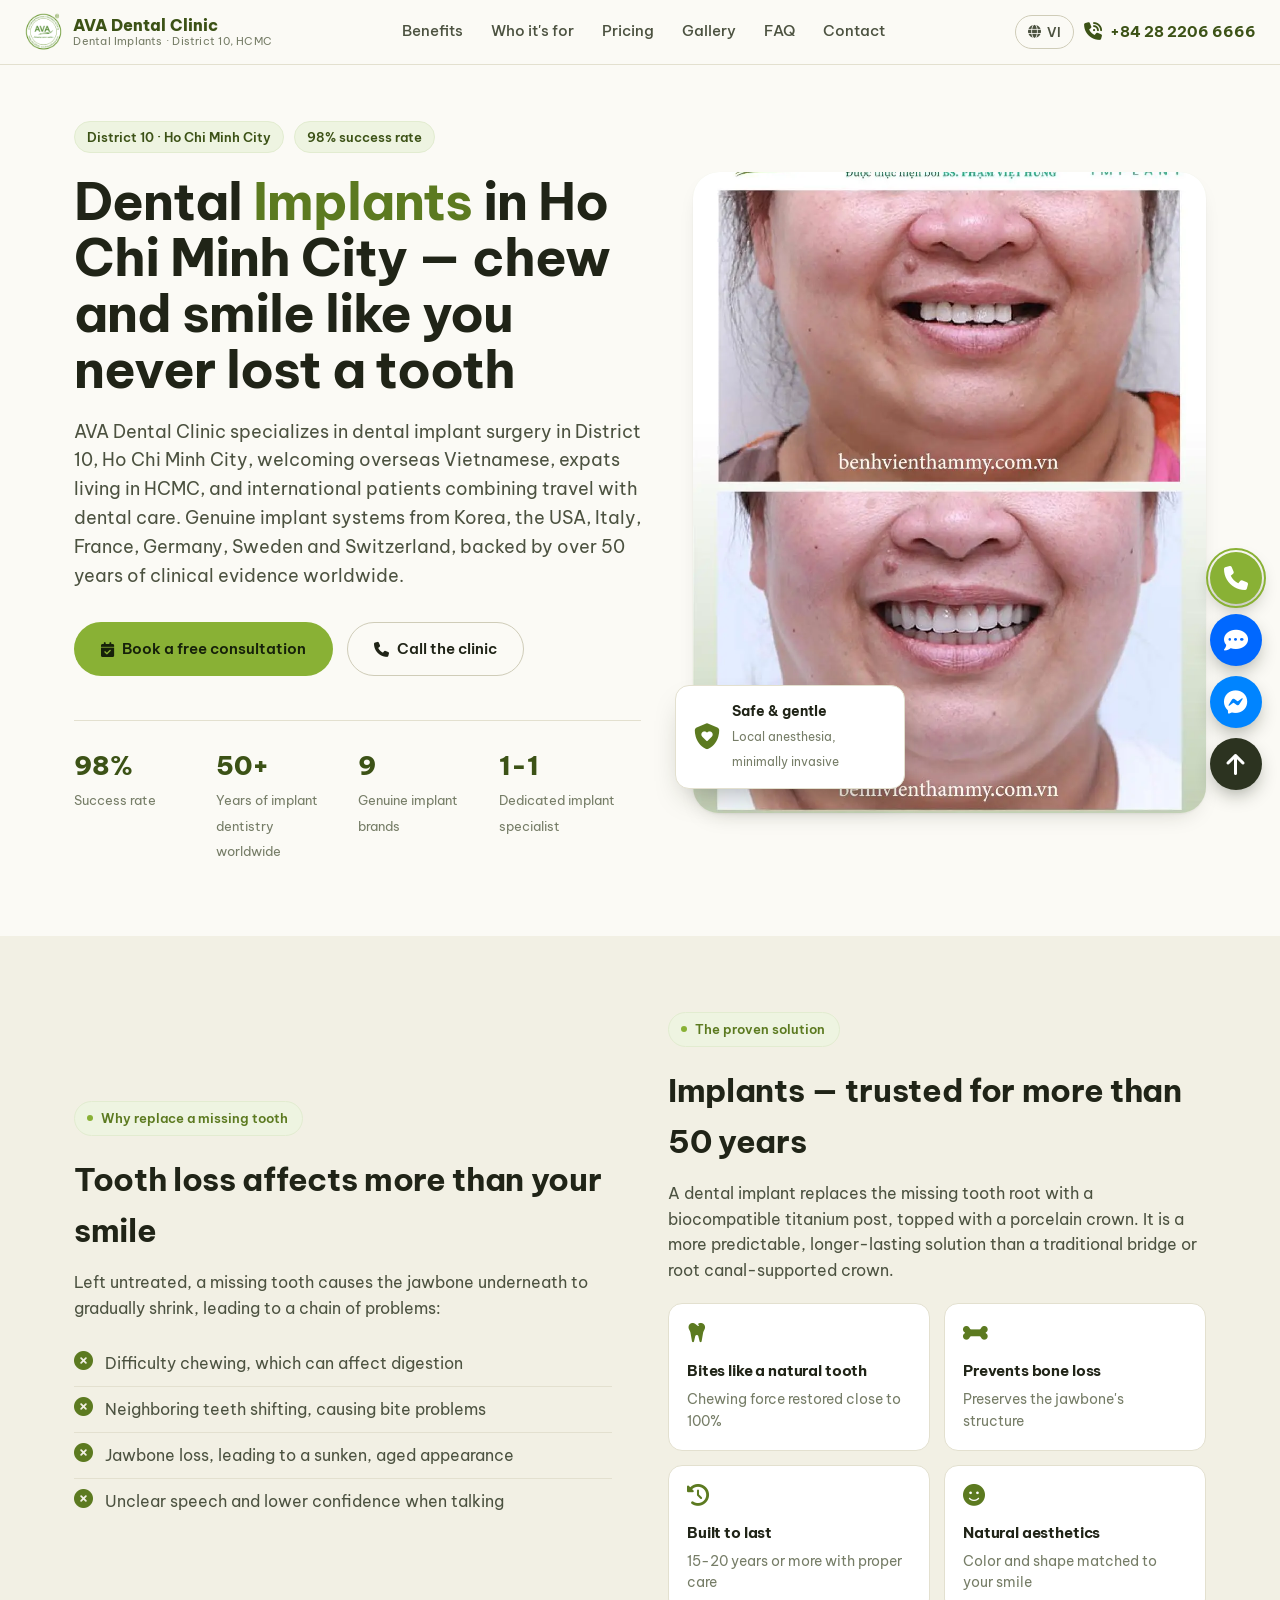
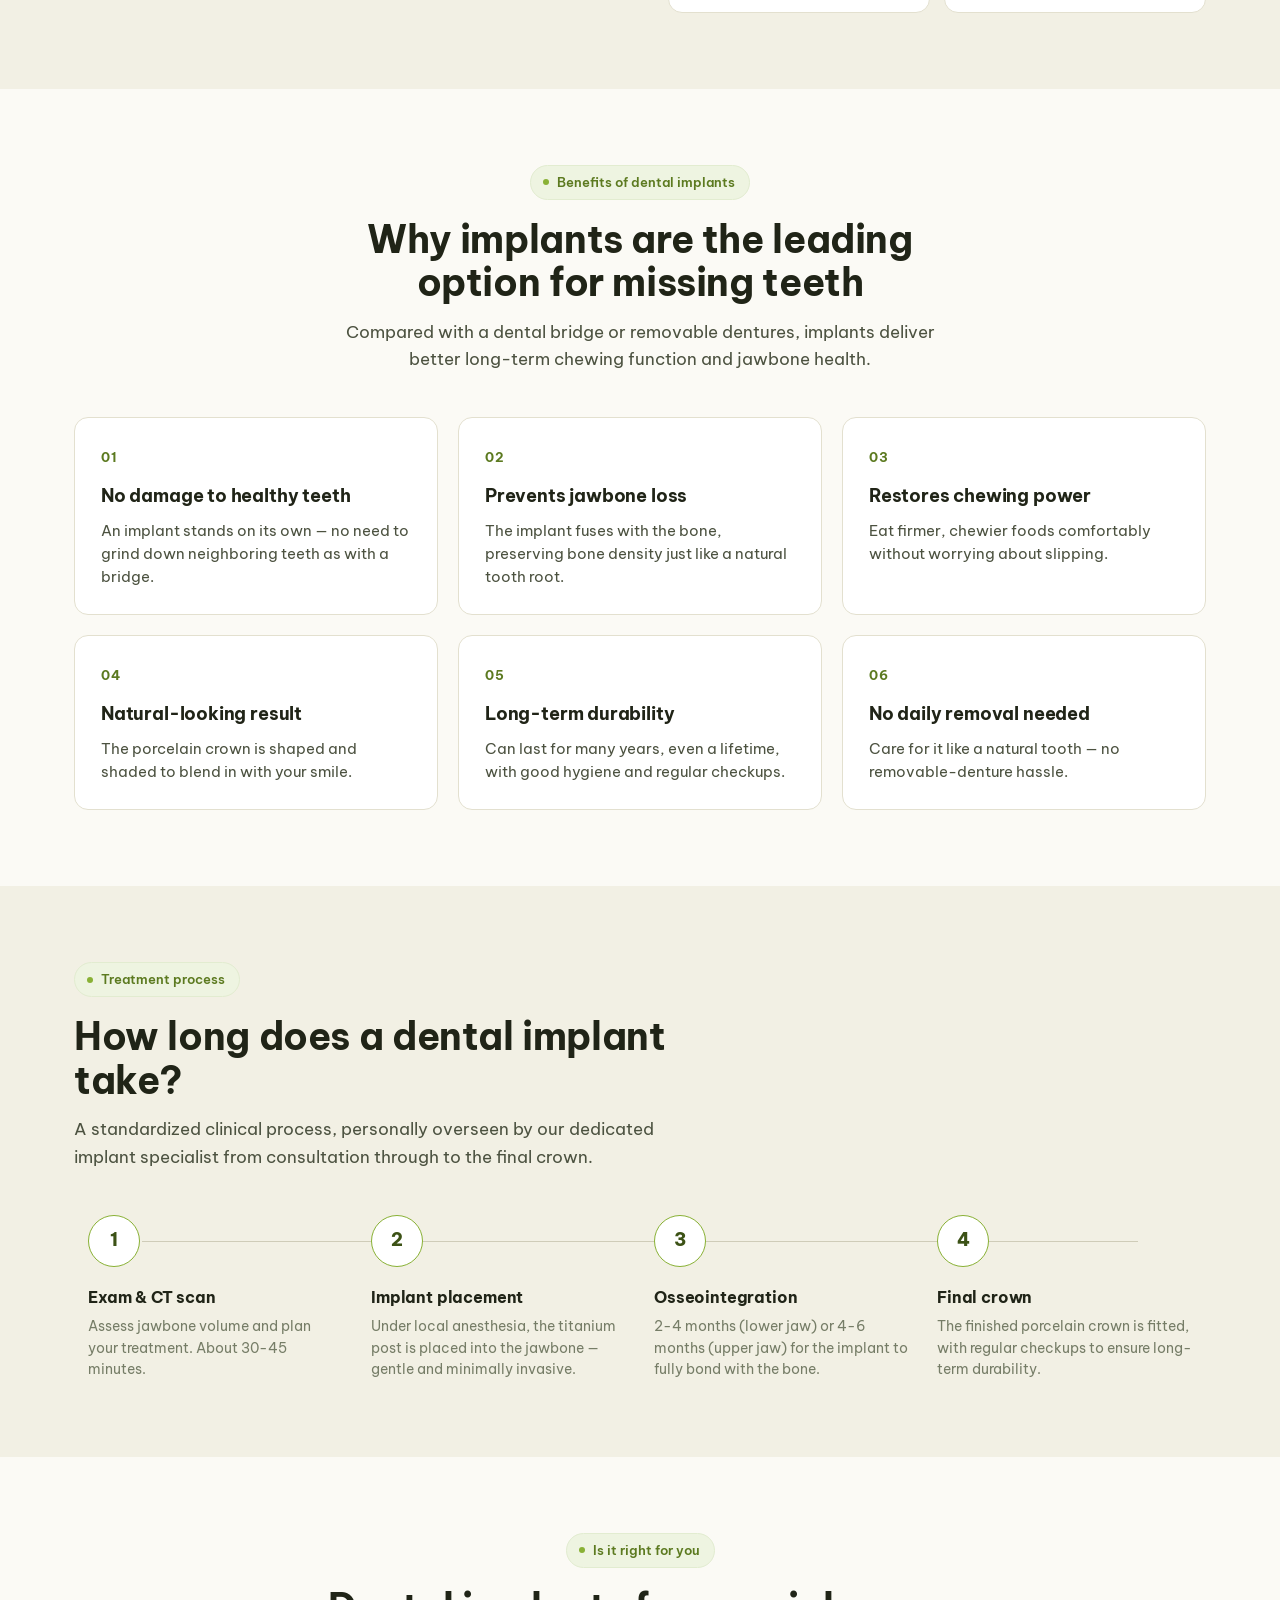
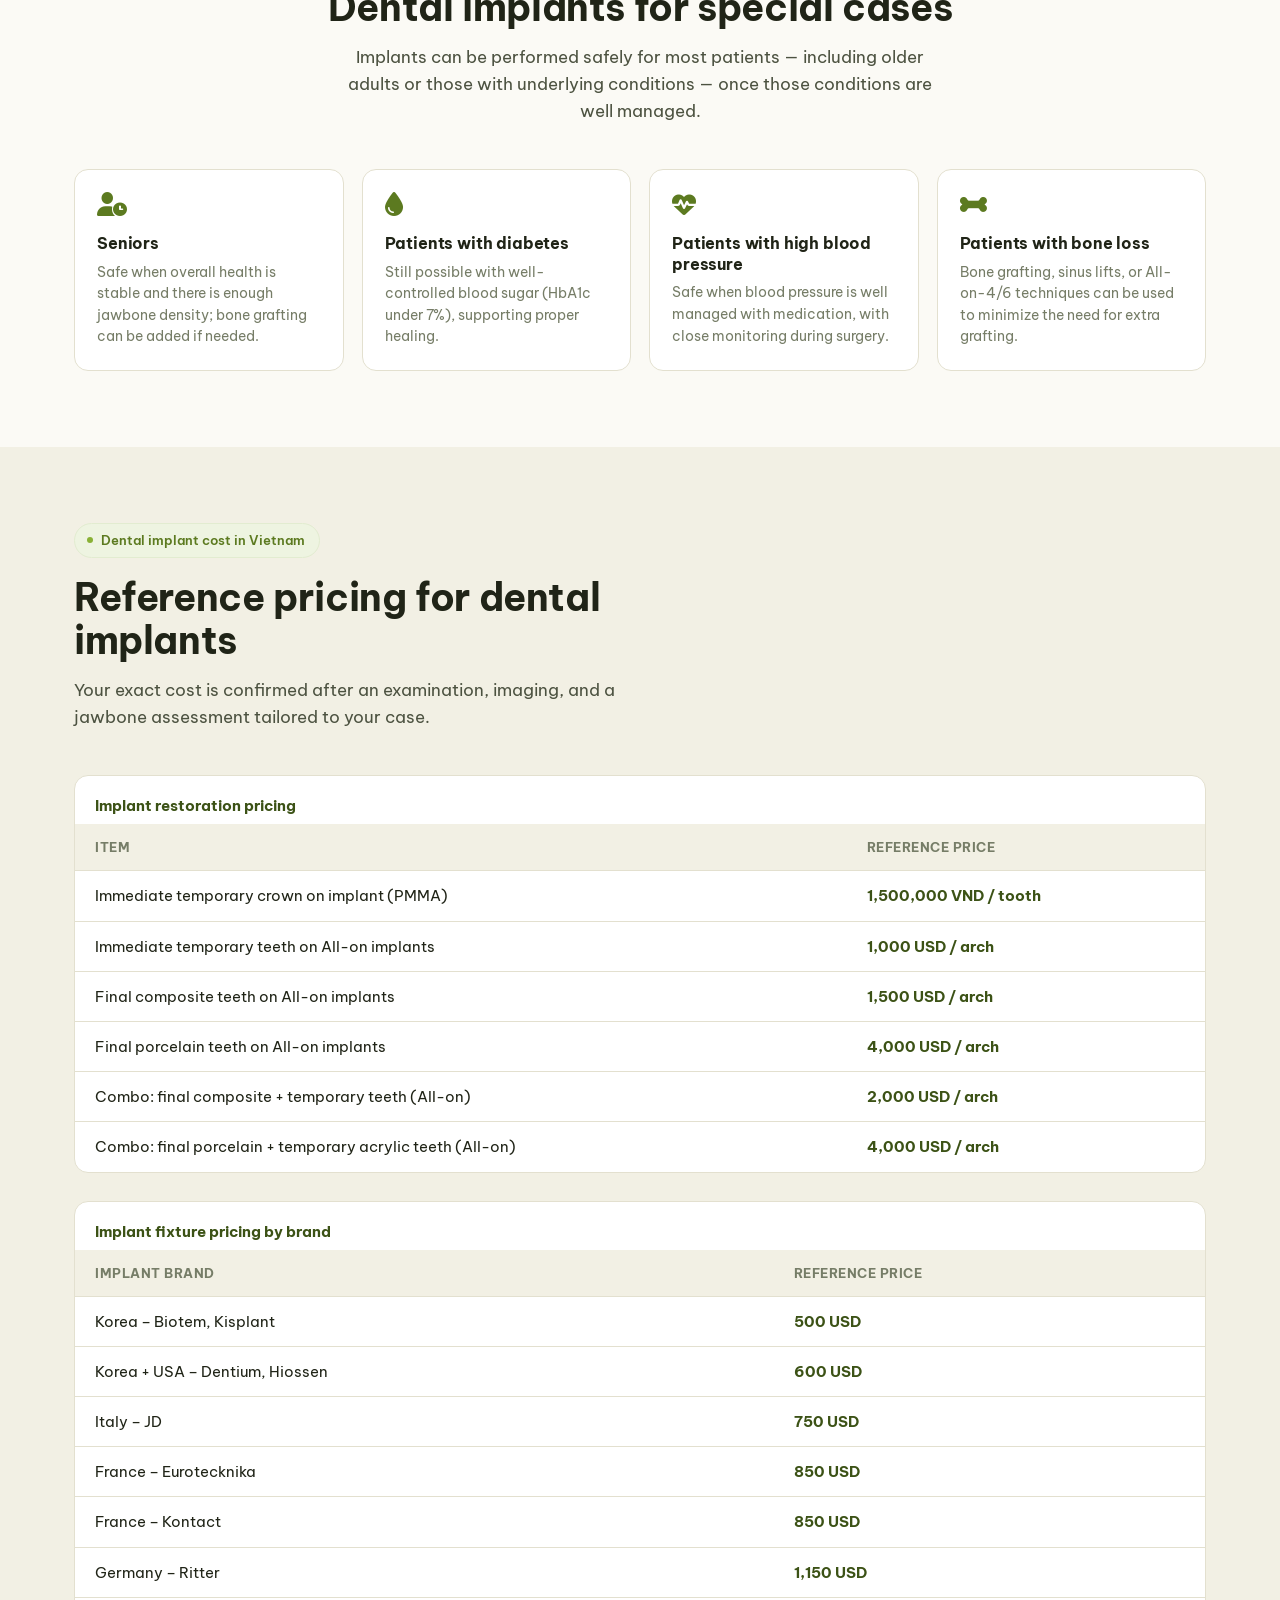
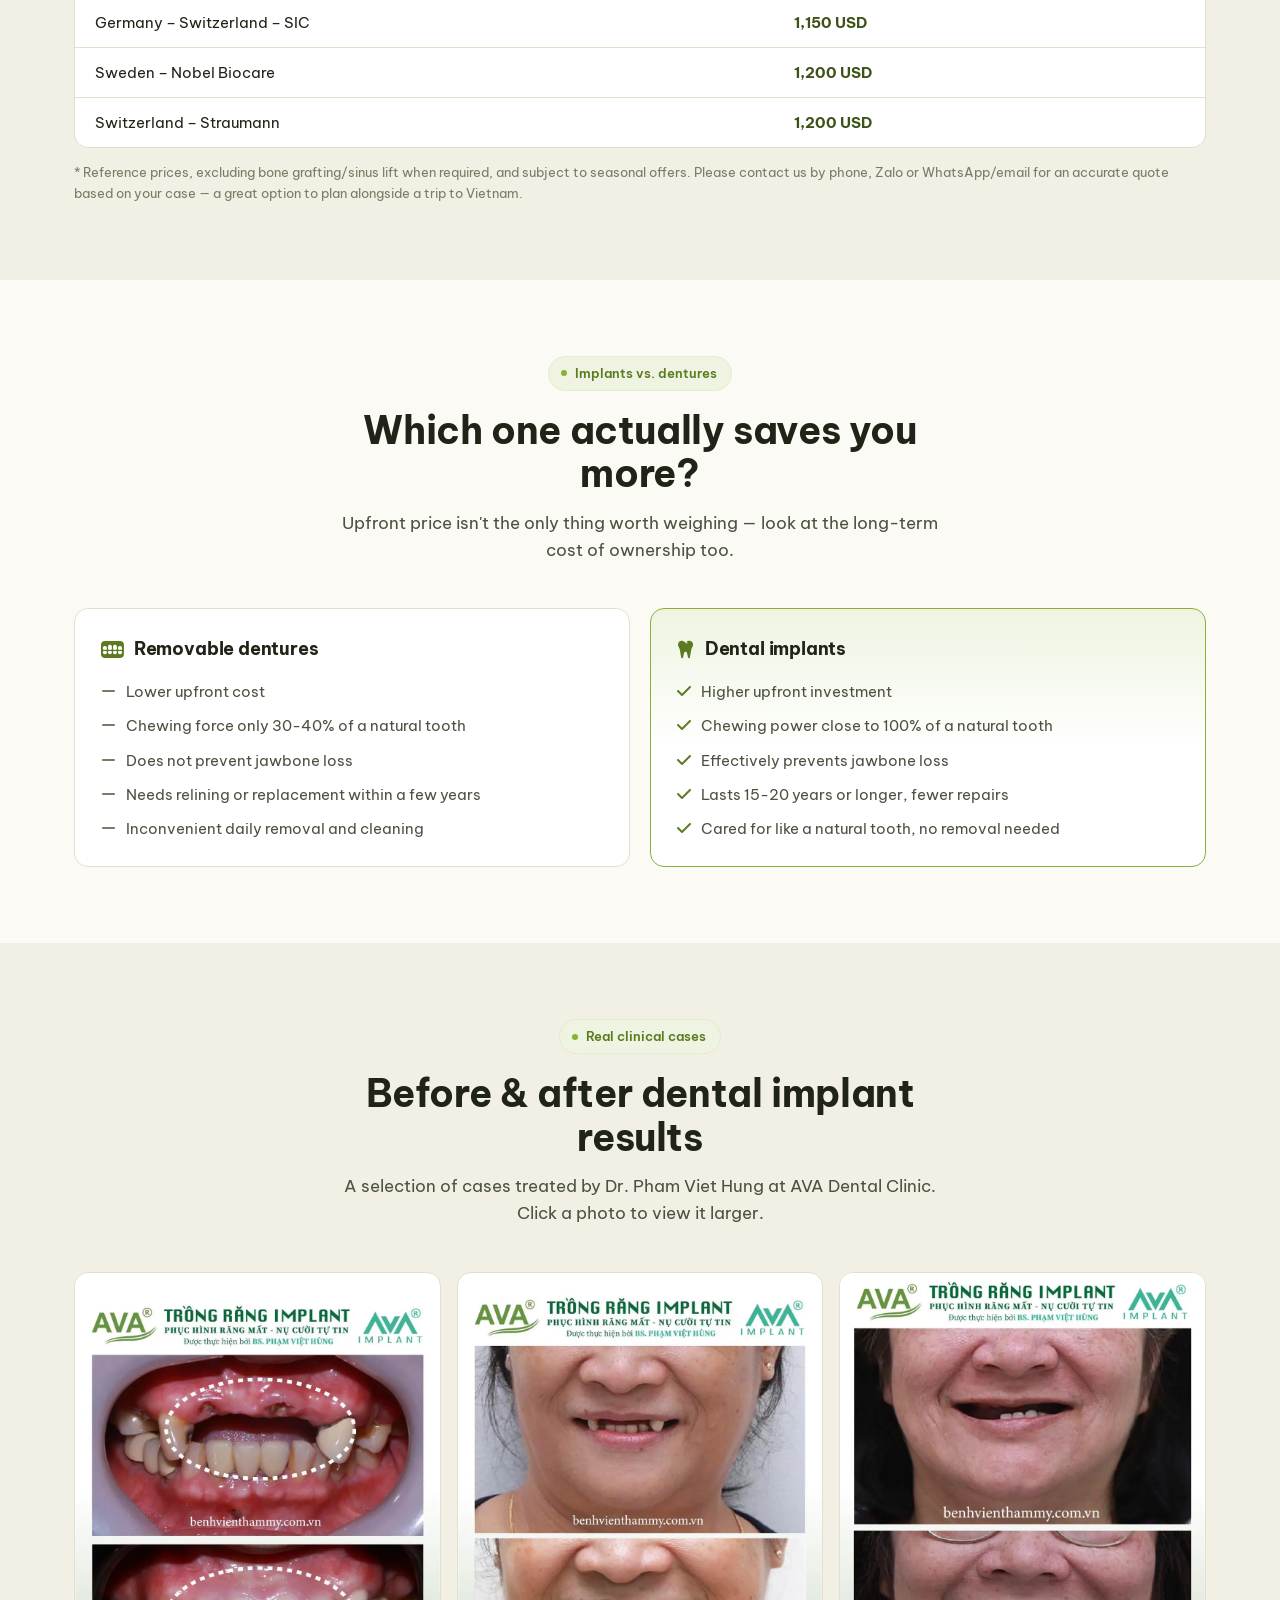
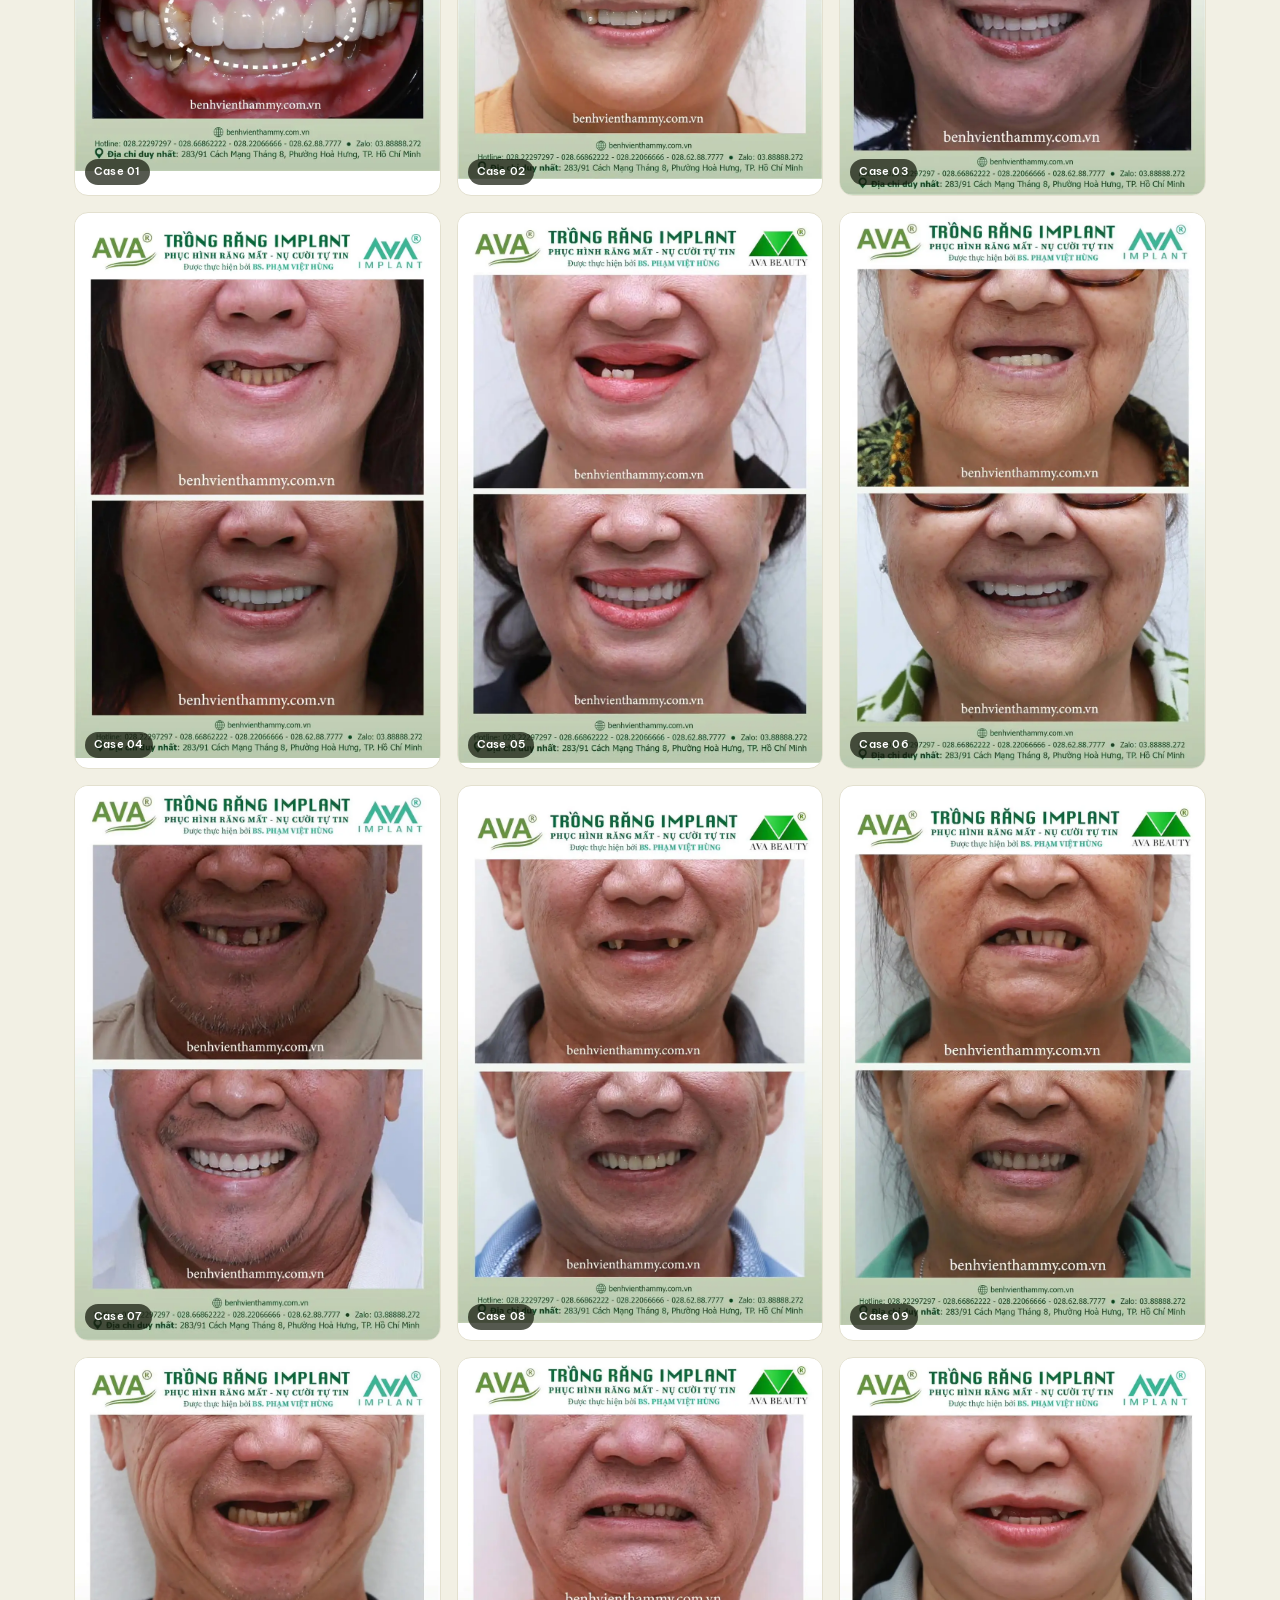
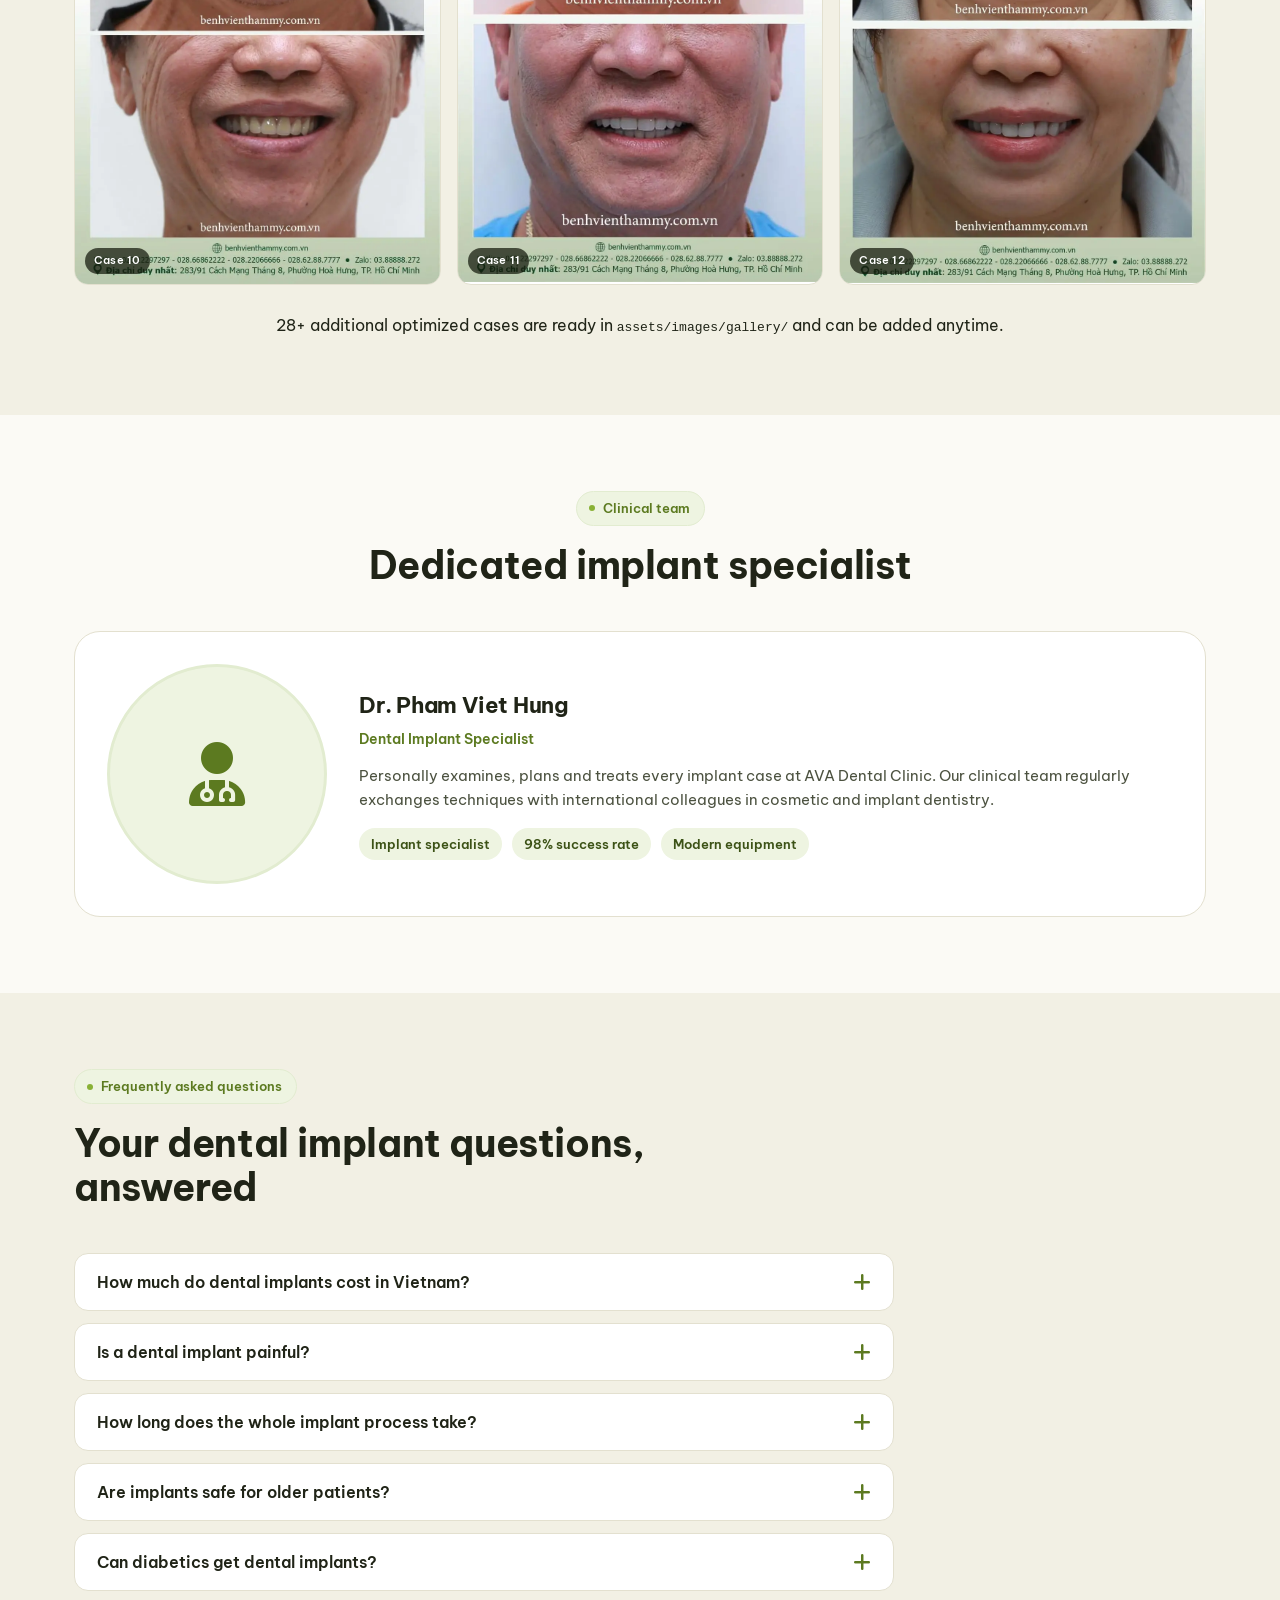
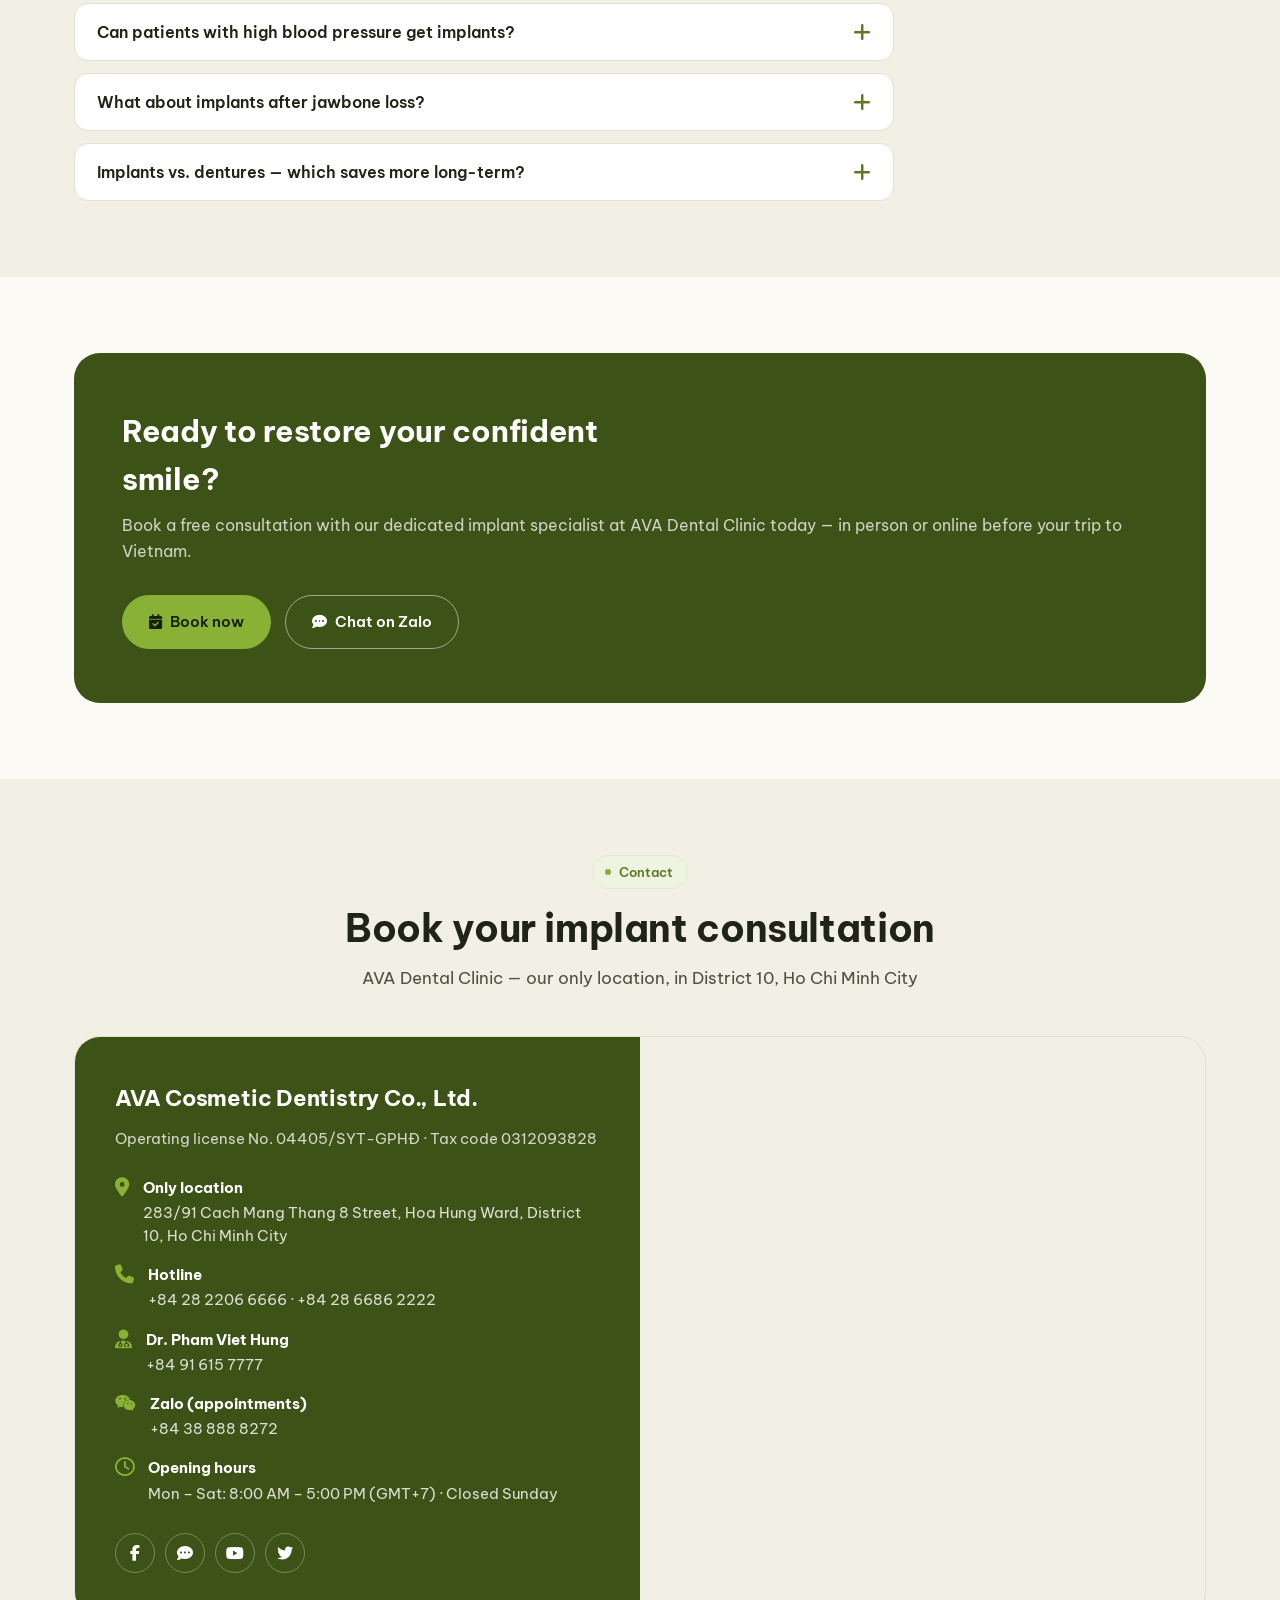
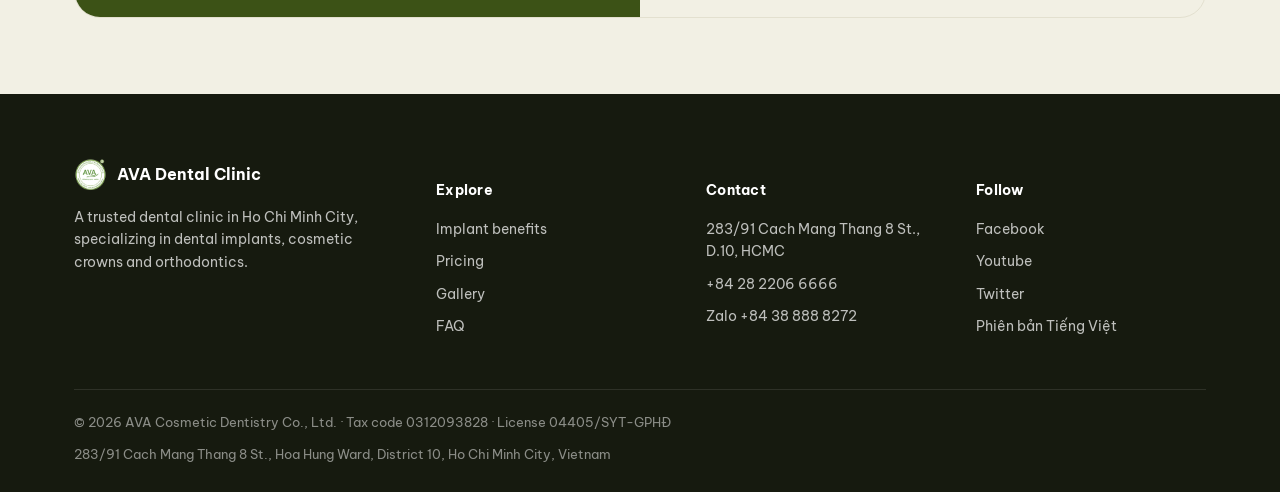
==== commit cb021396: "Add files via upload" ====
--- a/en/index.html
+++ b/en/index.html
@@ -435,28 +435,6 @@
       </div>
     </div>
 
-    <div class="booking-form" id="dat-lich" style="margin-top:24px;border-radius:var(--radius-lg);border:1px solid var(--line)">
-      <h3>Request a free consultation</h3>
-      <form>
-        <div class="field-row">
-          <div class="field"><label for="name">Full name</label><input type="text" id="name" name="name" placeholder="Jane Nguyen"></div>
-          <div class="field"><label for="phone">Phone / WhatsApp / Zalo</label><input type="tel" id="phone" name="phone" placeholder="+1 ..."></div>
-        </div>
-        <div class="field"><label for="need">What do you need?</label>
-          <select id="need" name="need">
-            <option>Single-tooth implant</option>
-            <option>Full-arch implants (All-on-4/6)</option>
-            <option>Cost estimate</option>
-            <option>Planning a trip to Vietnam for treatment</option>
-            <option>Other</option>
-          </select>
-        </div>
-        <div class="field"><label for="note">Notes</label><textarea id="note" name="note" rows="3" placeholder="Current dental situation, preferred travel dates..."></textarea></div>
-        <button type="submit" class="btn btn-primary btn-block" style="margin-top:18px">Send my request</button>
-        <p class="form-status"></p>
-        <p class="form-note">* This form is currently a front-end demo only — connect it to Formspree, a serverless function, or a CRM to actually receive submissions. Meanwhile, please call or message us on Zalo directly.</p>
-      </form>
-    </div>
   </div>
 </section>
 
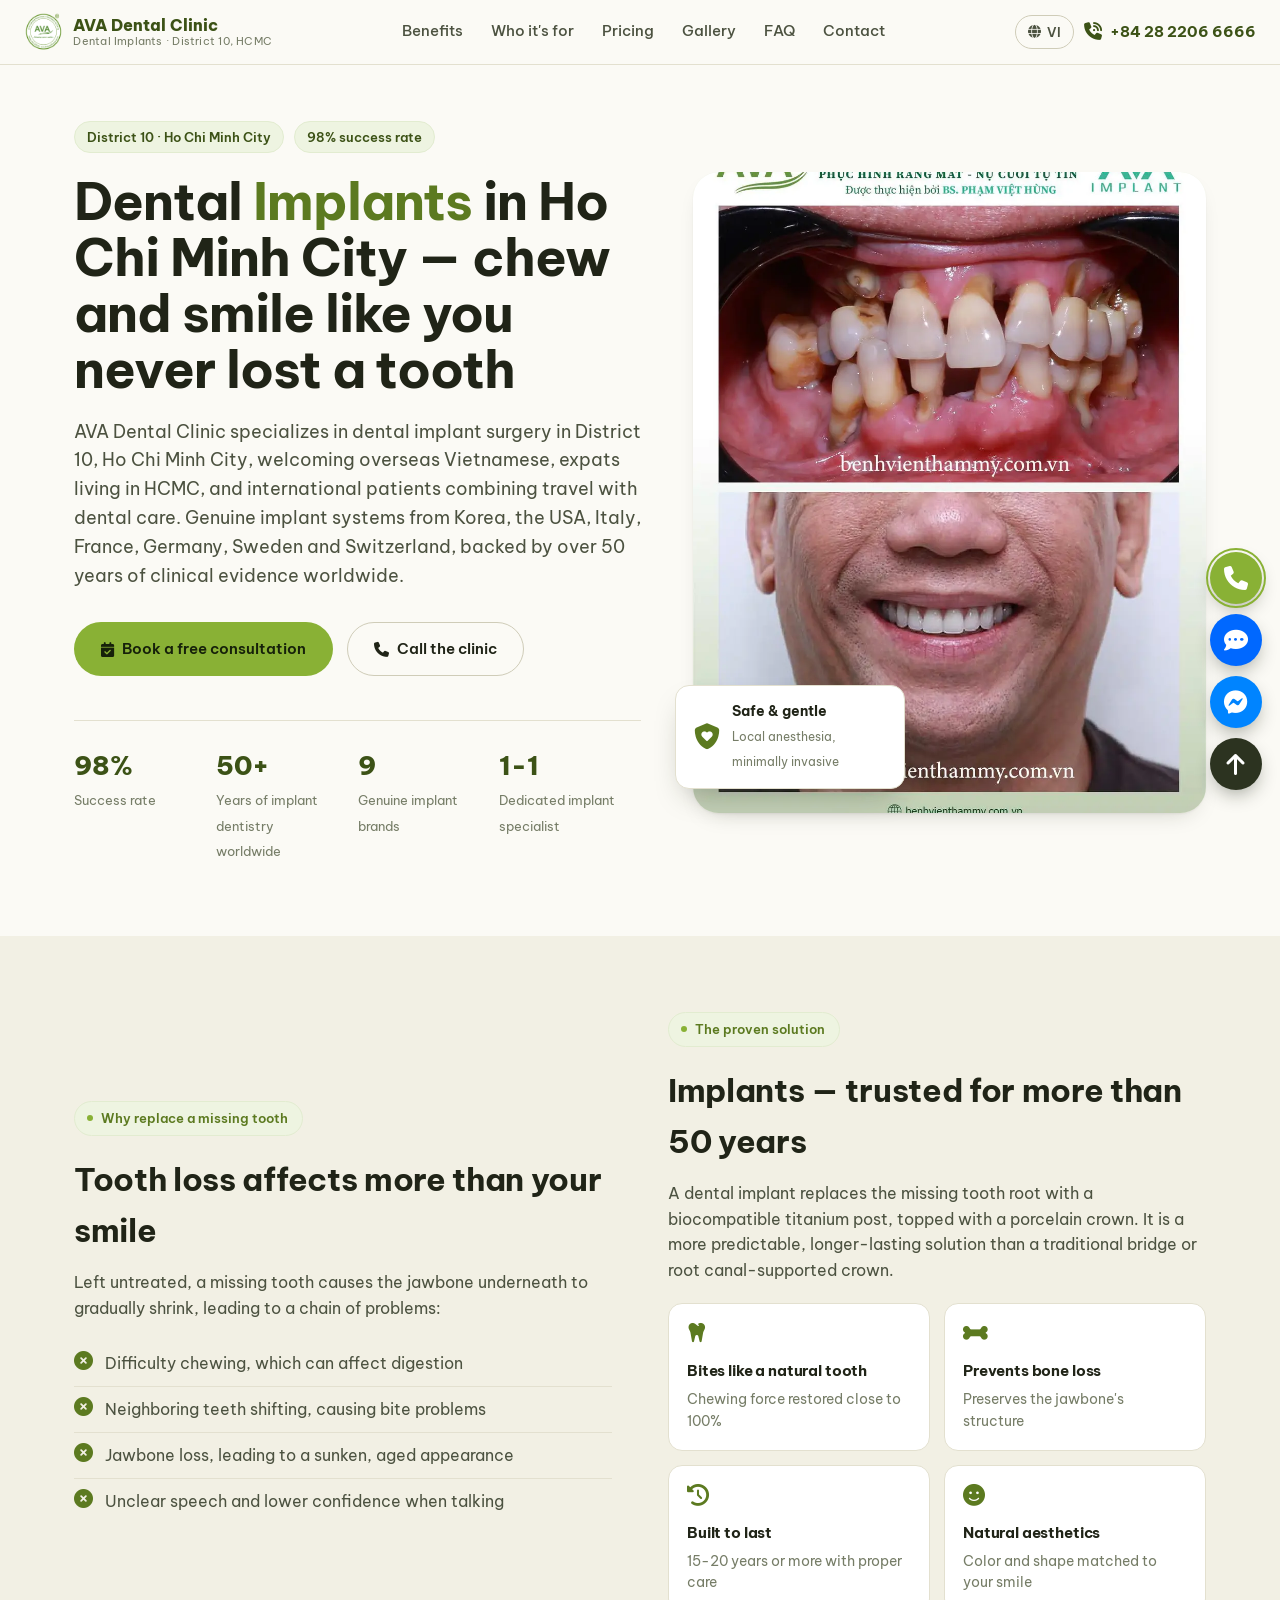
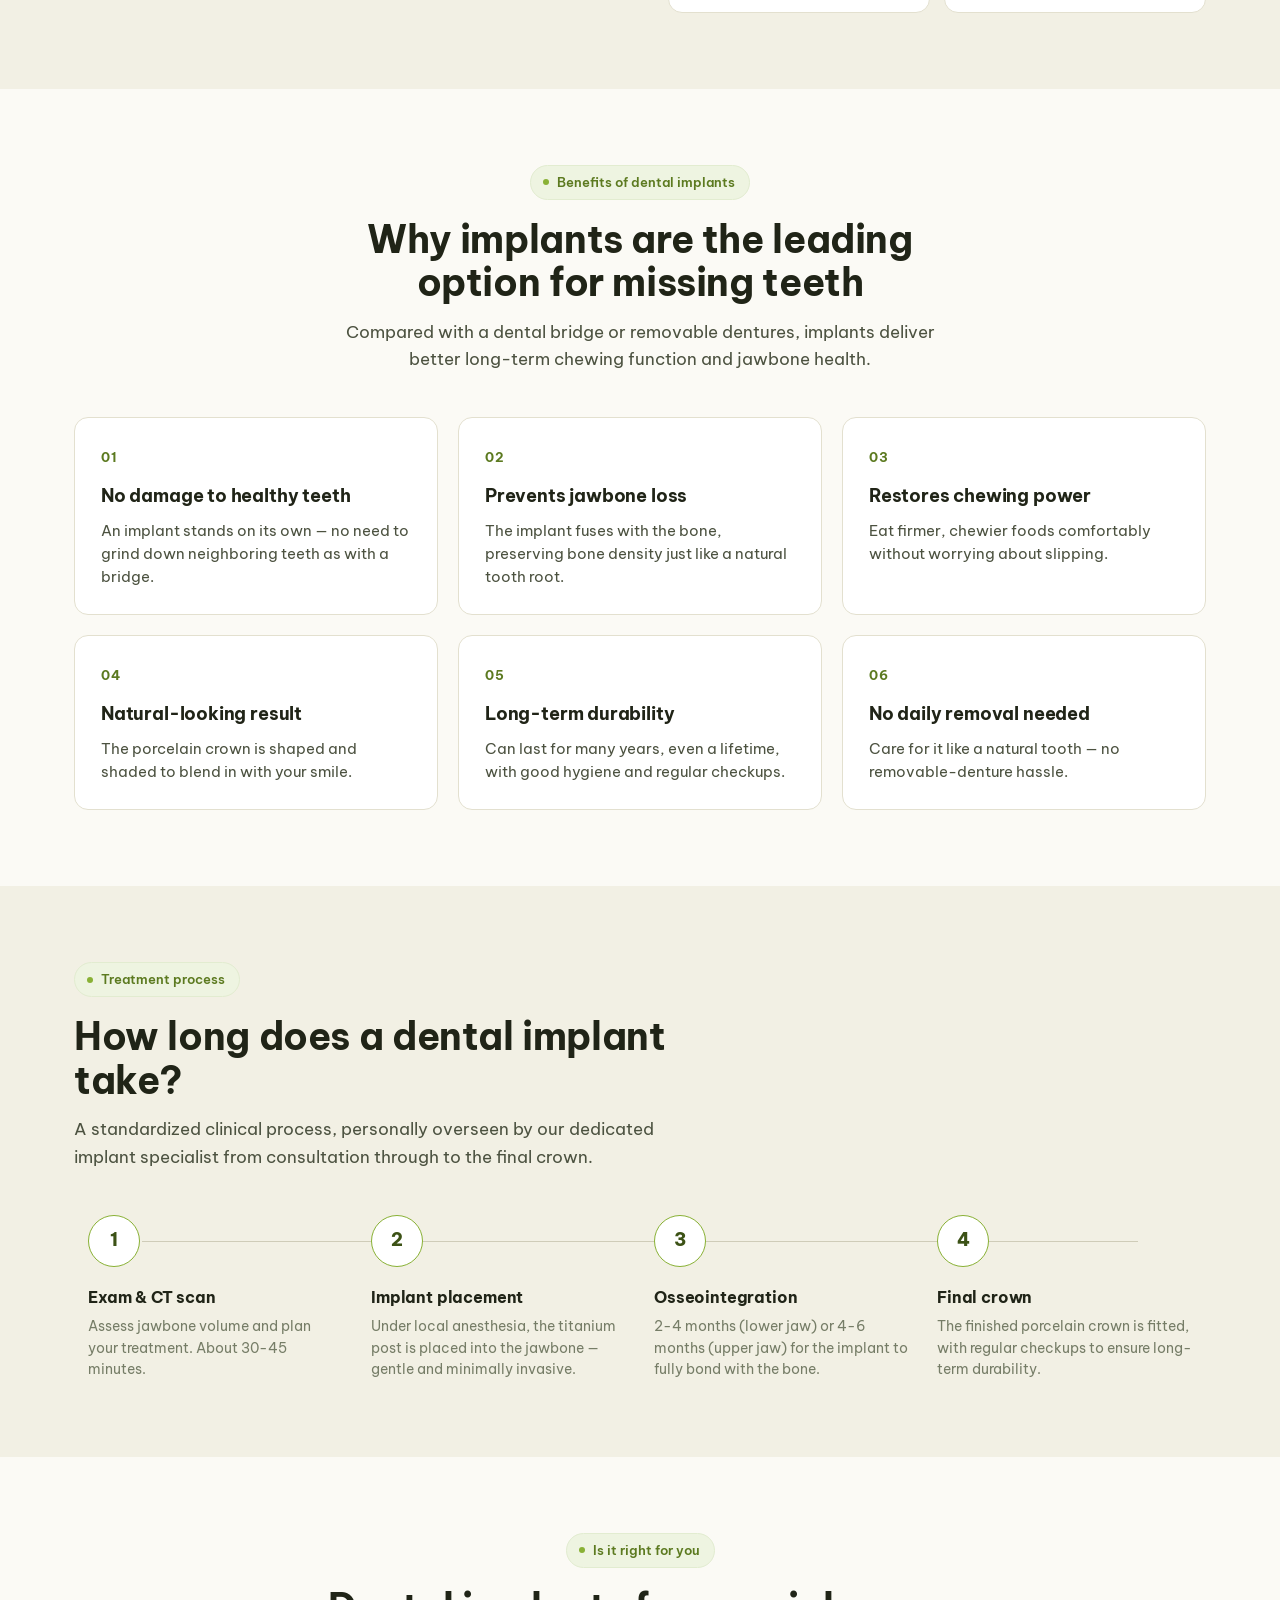
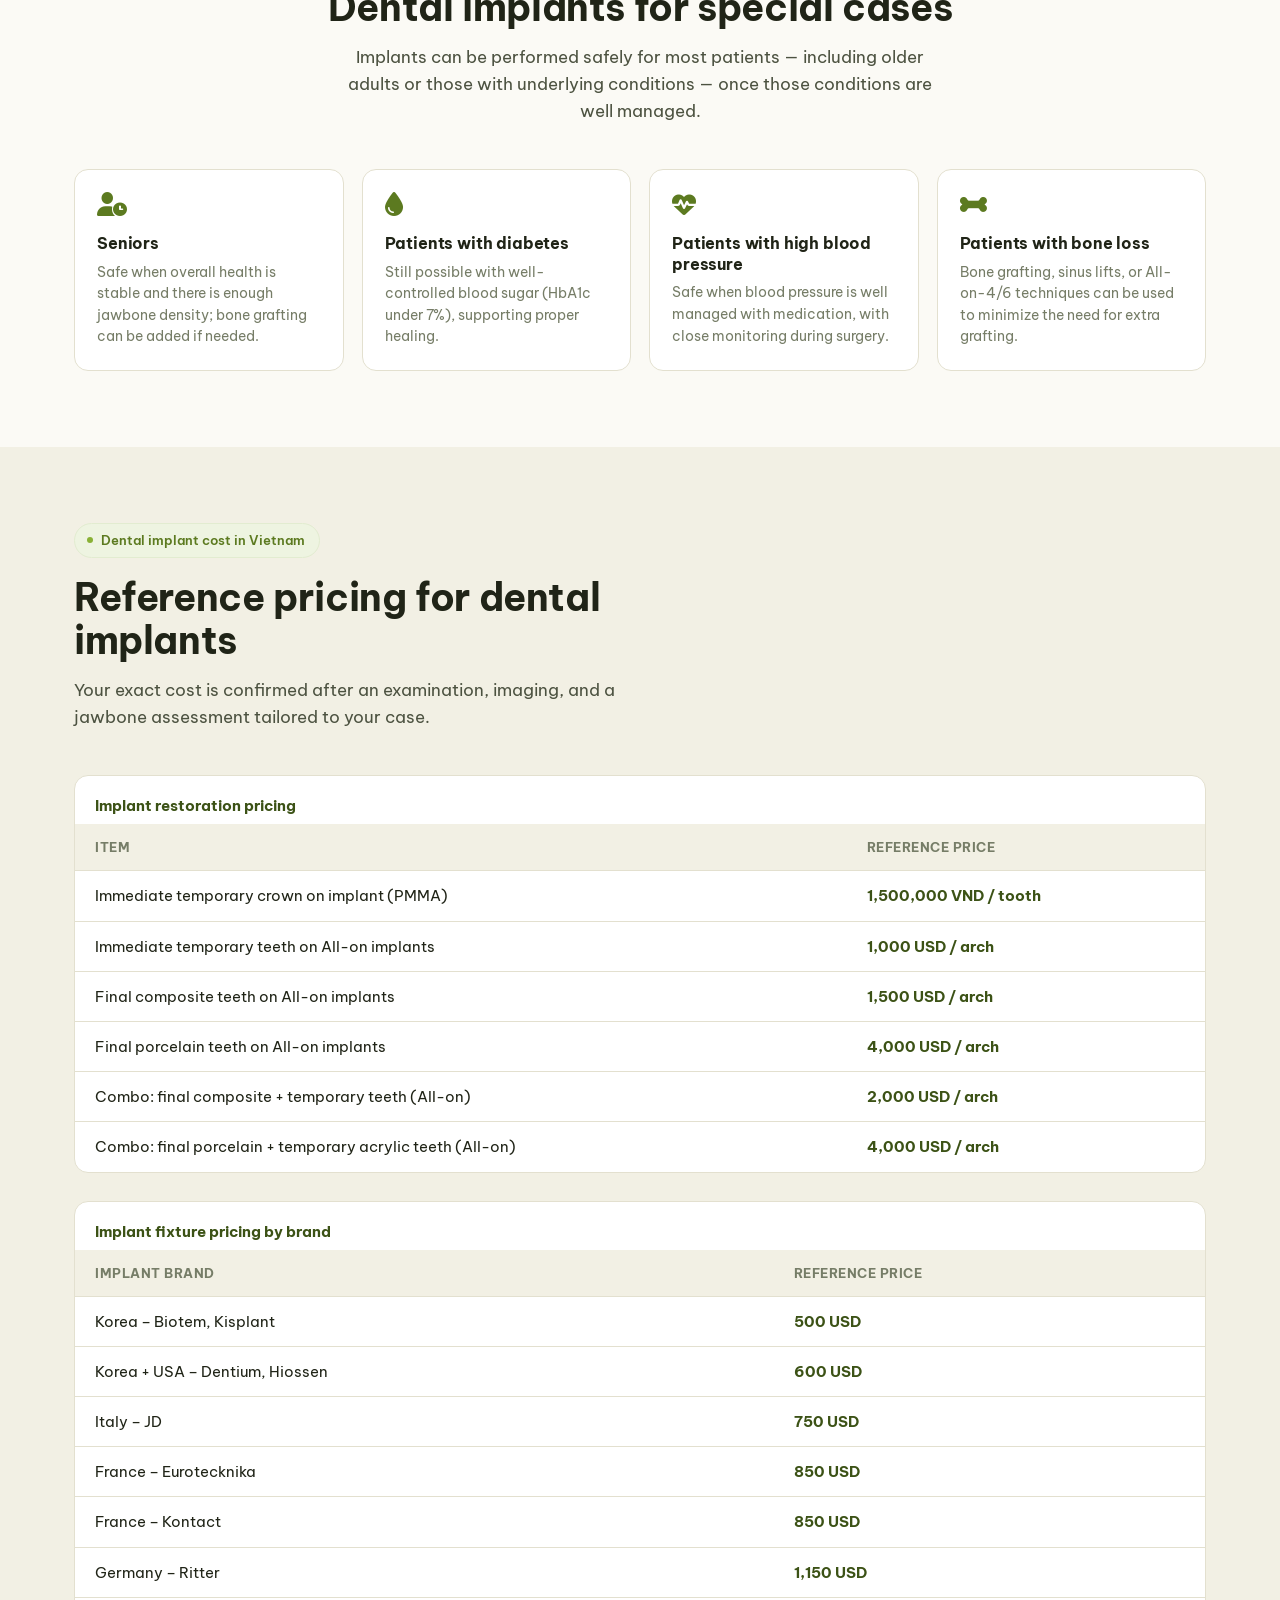
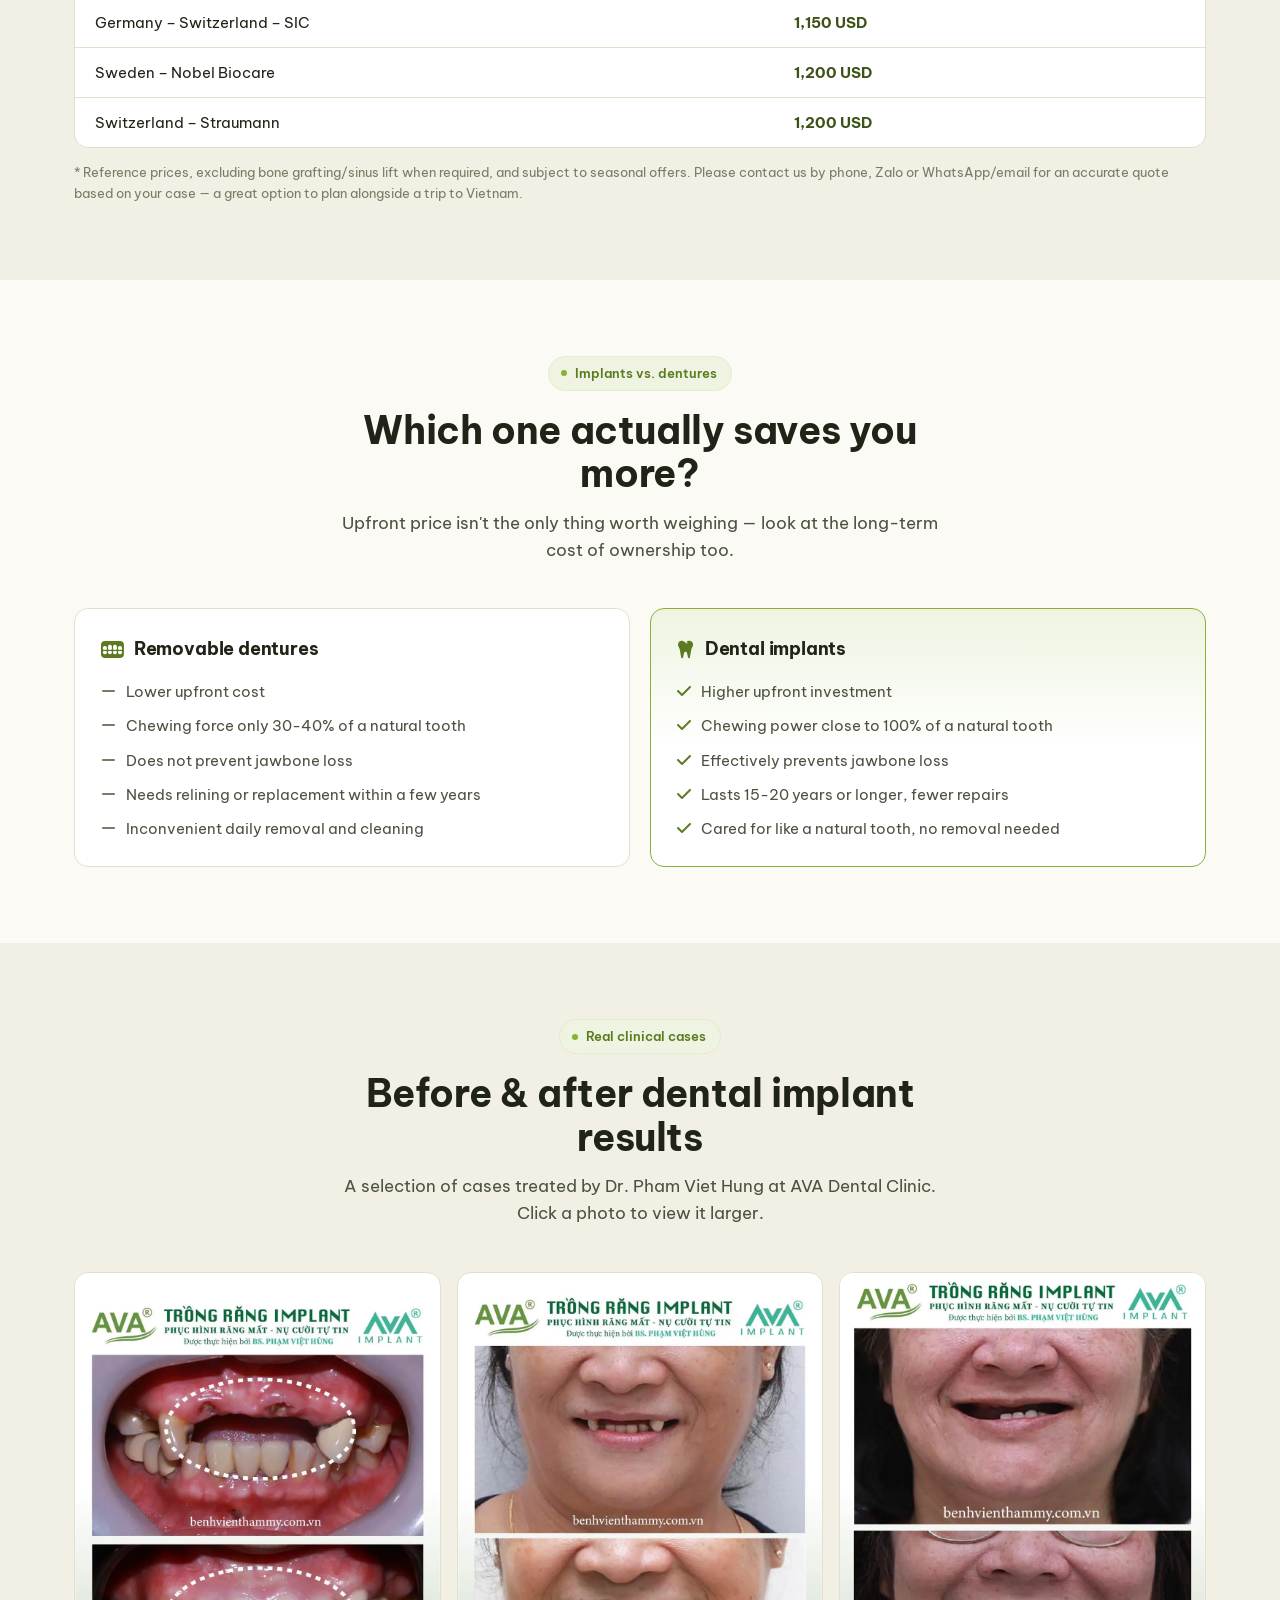
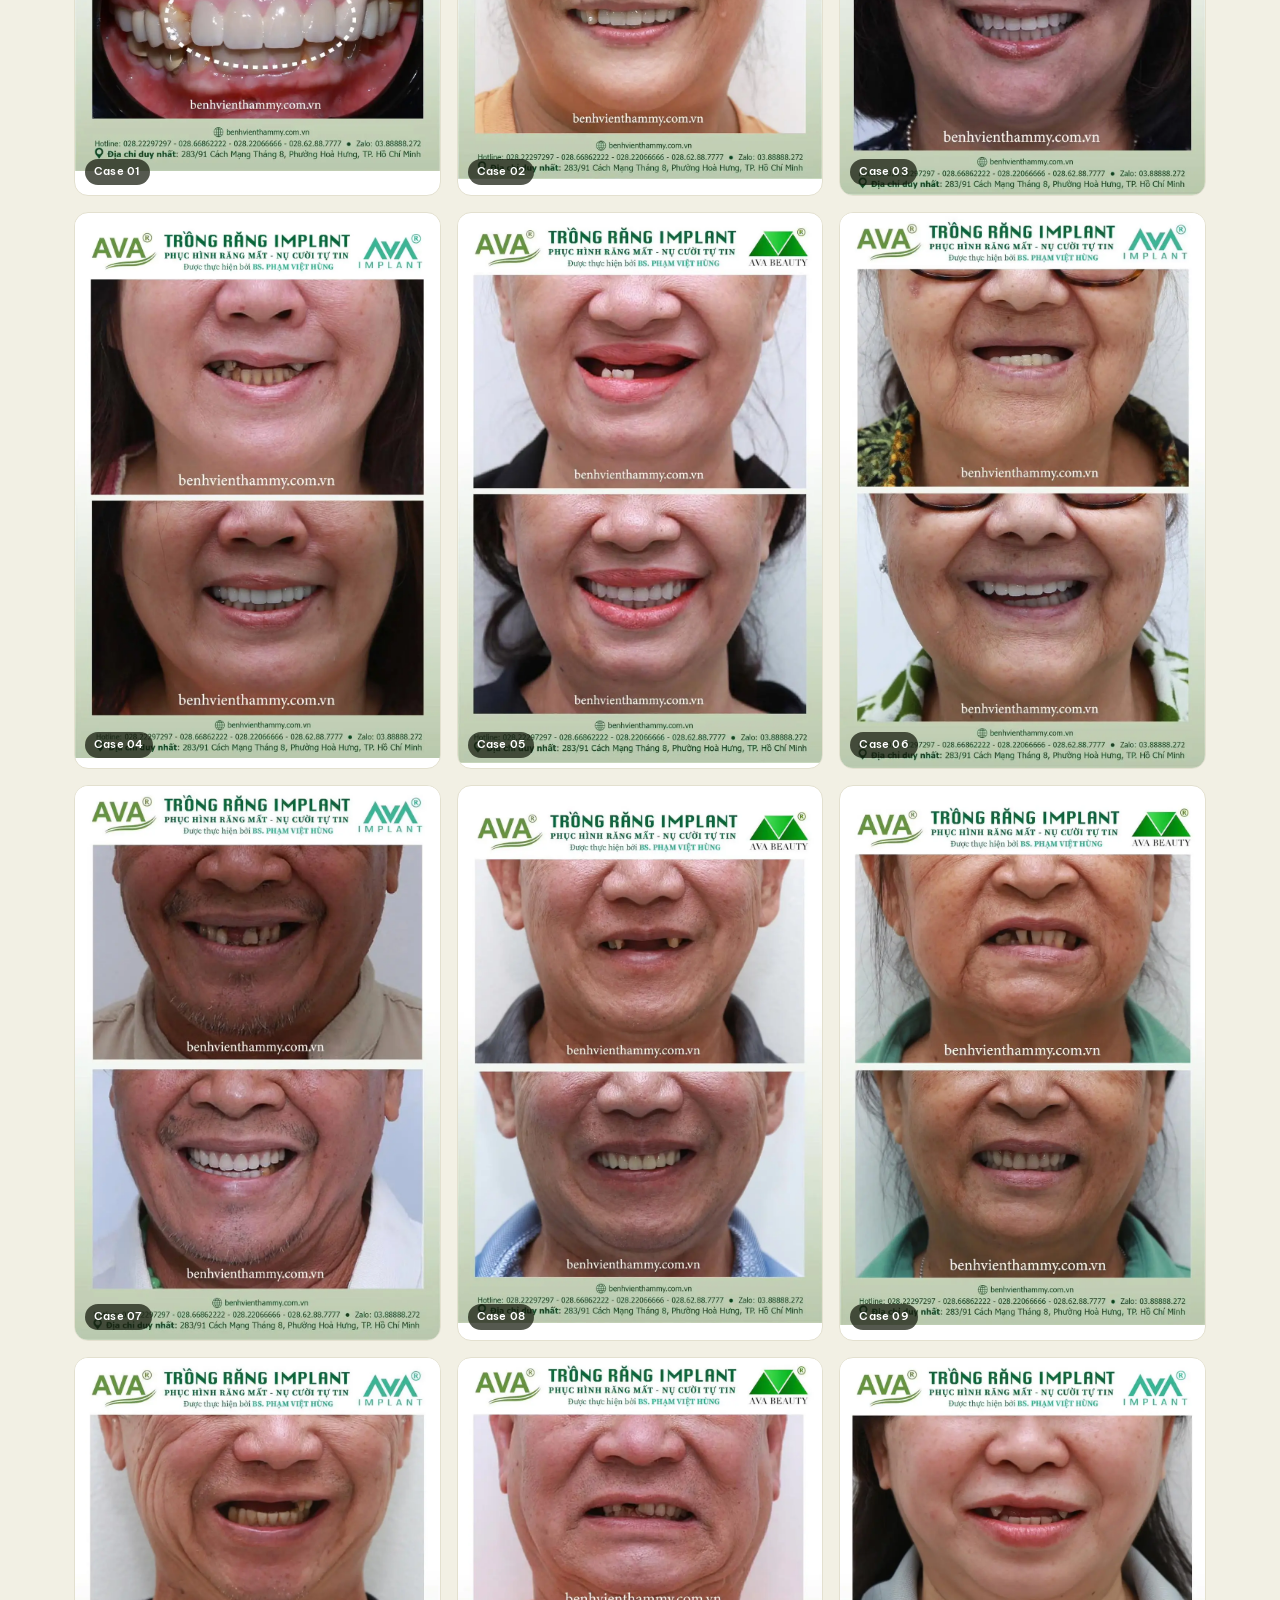
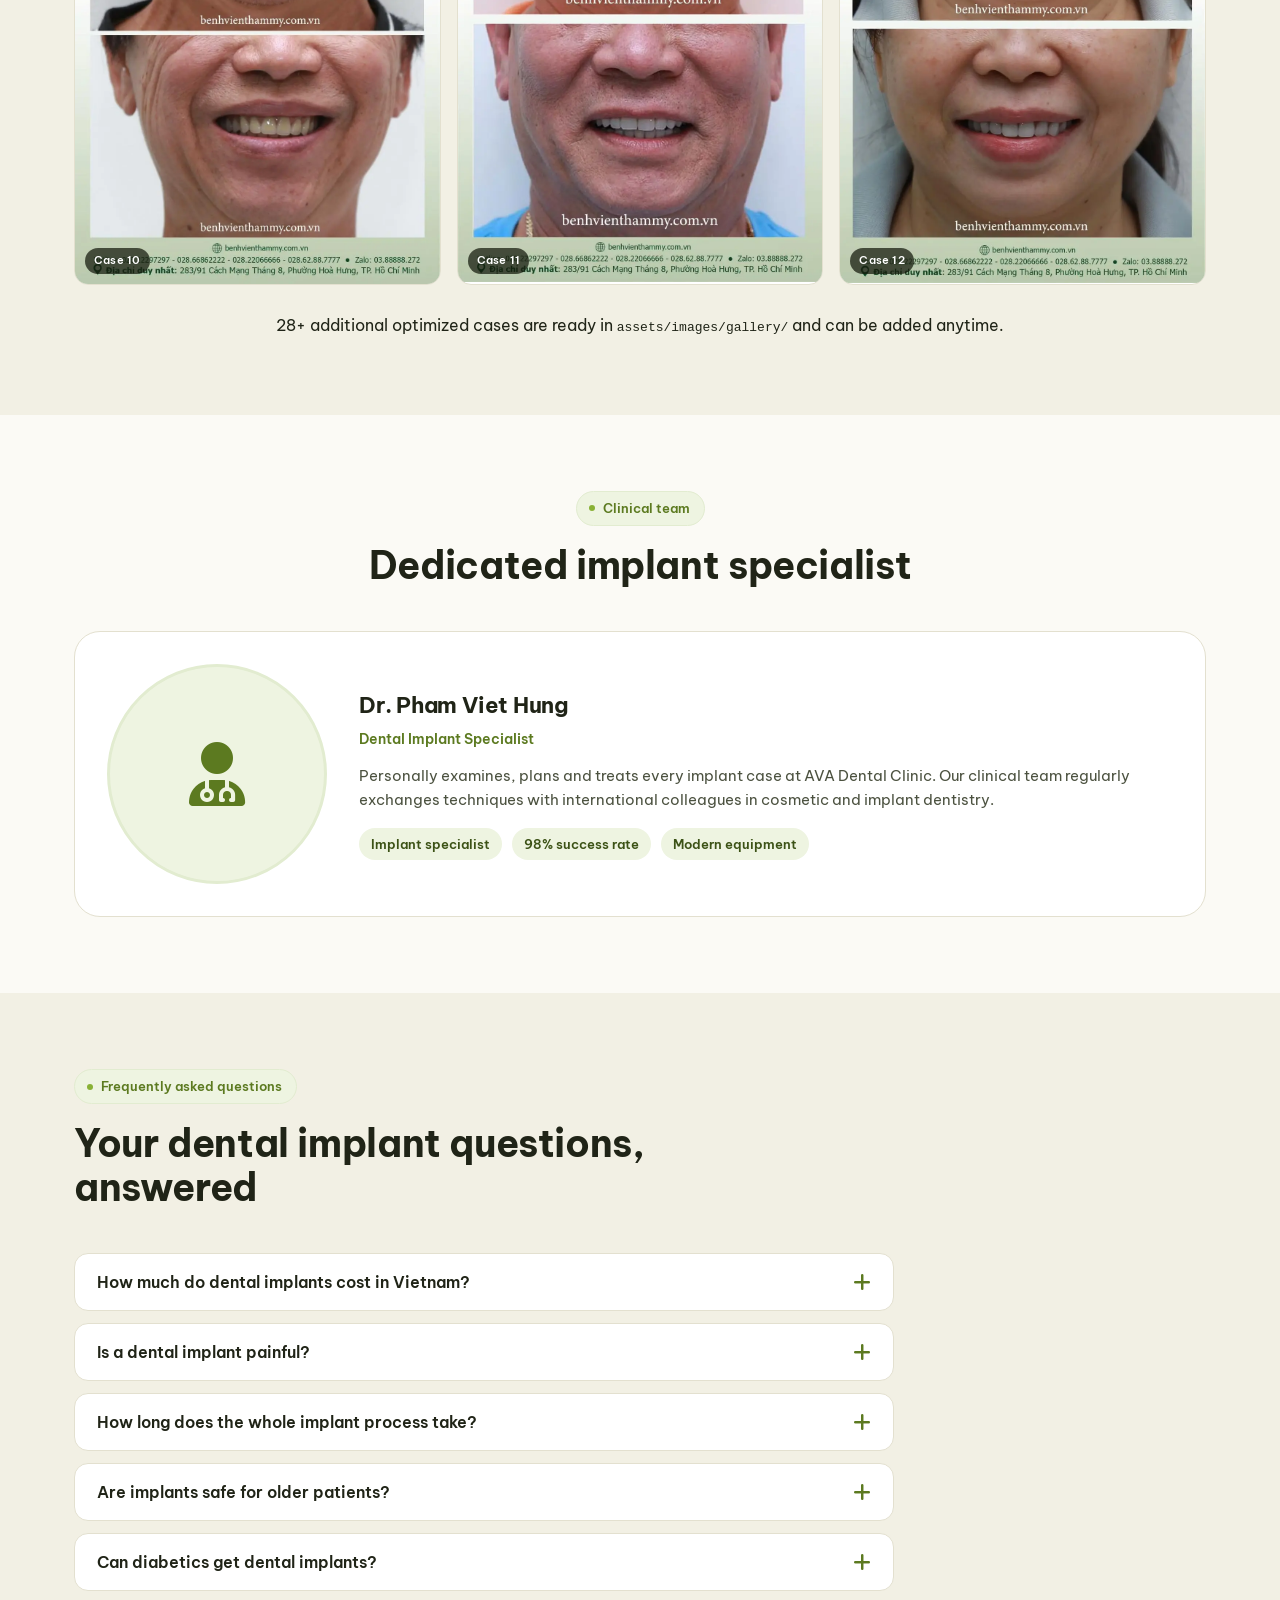
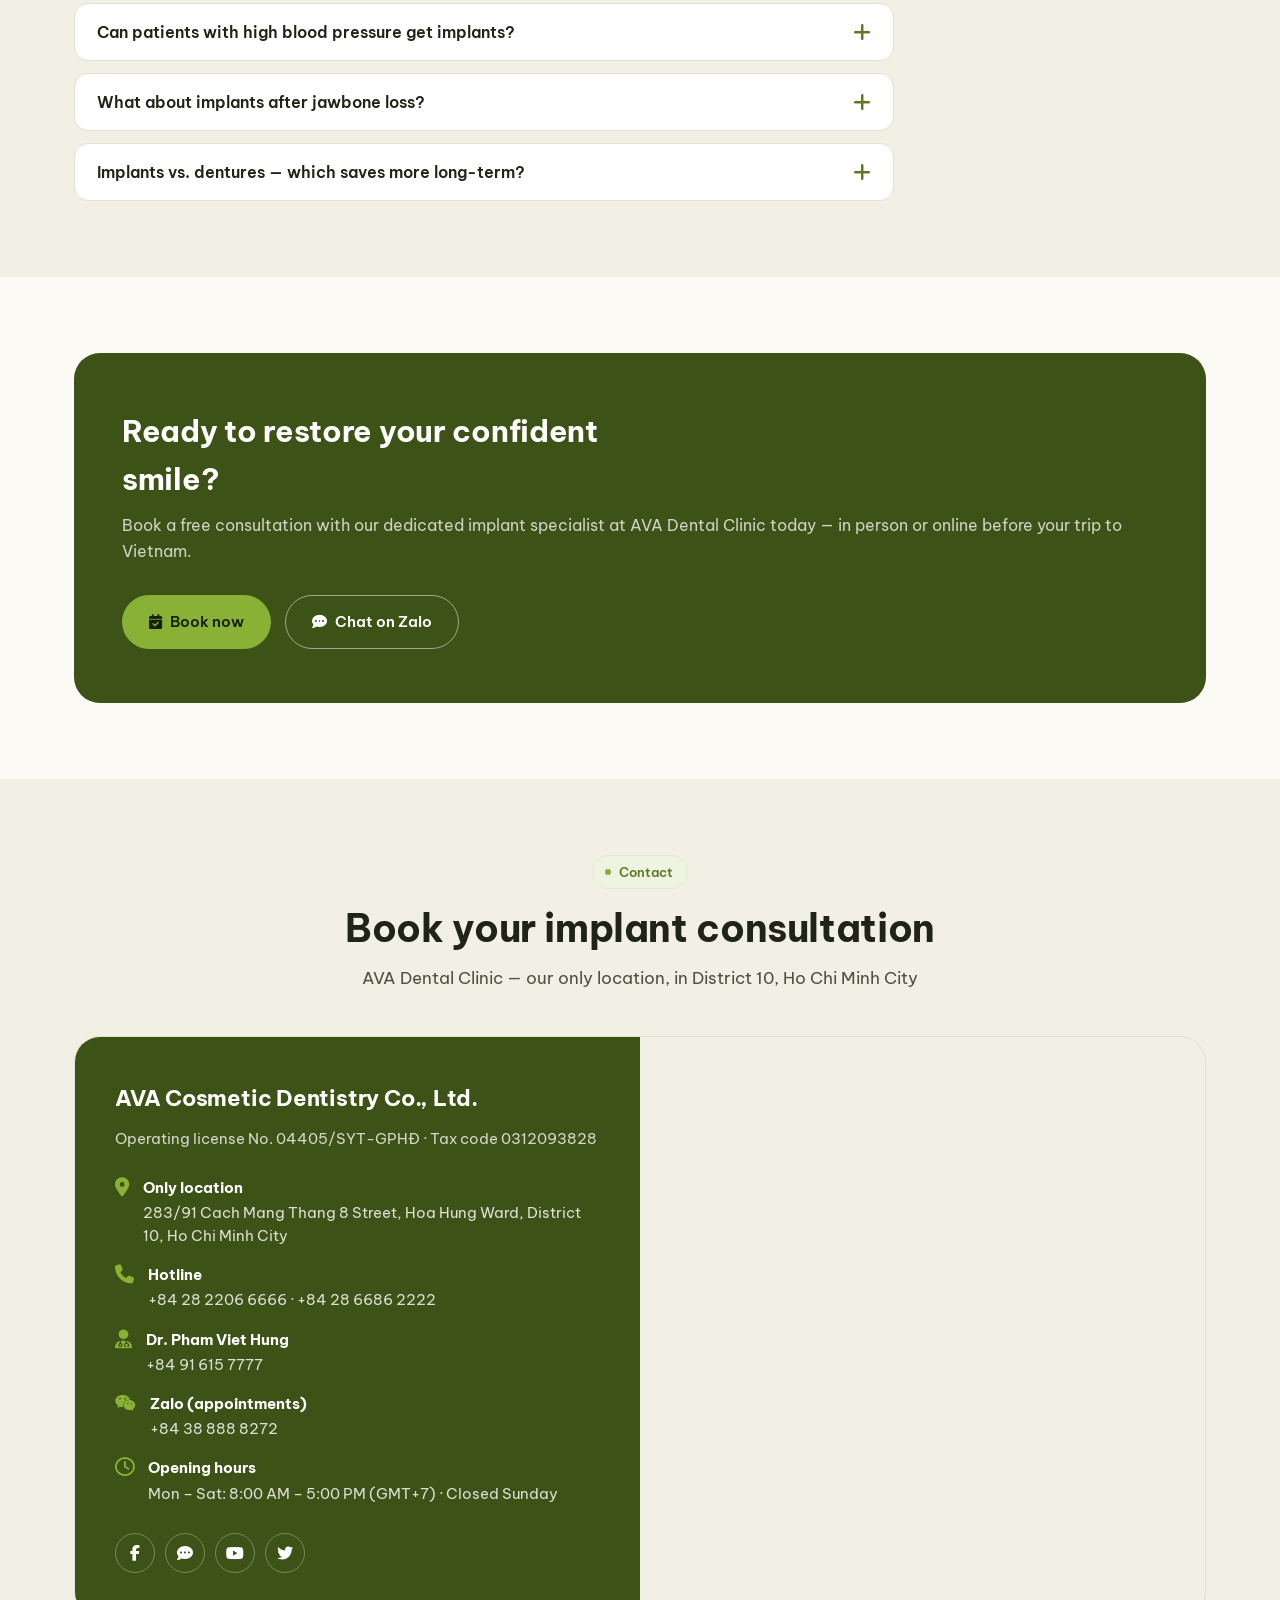
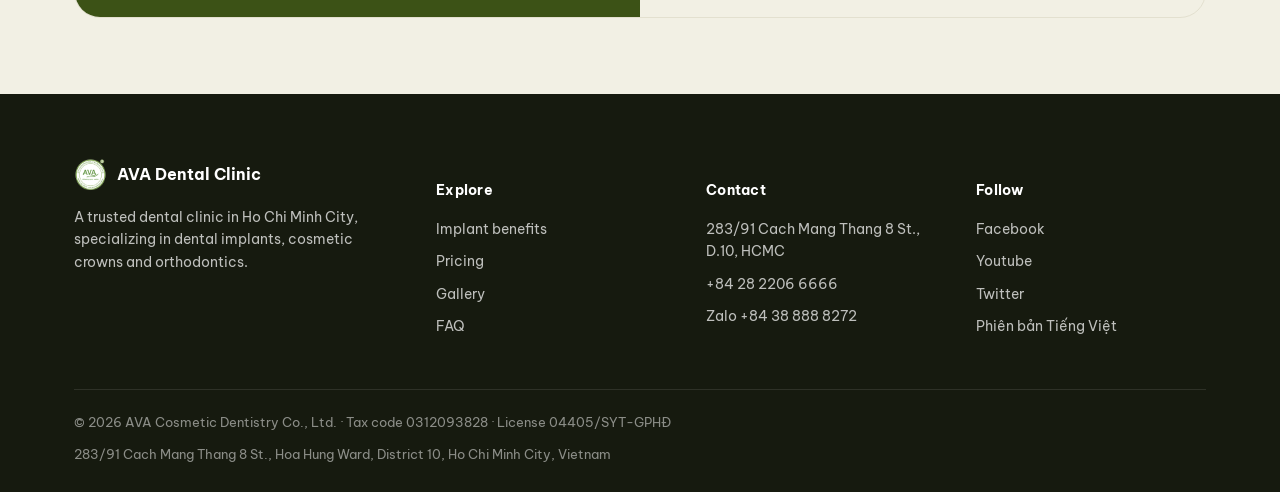
==== commit 85c9c3d3: "Add files via upload" ====
--- a/en/index.html
+++ b/en/index.html
@@ -135,8 +135,8 @@
     <div class="hero-media">
       <div class="hero-media-frame">
         <picture>
-          <source srcset="/assets/images/gallery/trong-rang-implant-truoc-sau-ava-05.webp" type="image/webp">
-          <img src="/assets/images/gallery/trong-rang-implant-truoc-sau-ava-05.jpg" alt="Before and after dental implant results at AVA Dental Clinic, District 10, Ho Chi Minh City" width="1000" height="1250" loading="eager">
+          <source srcset="/assets/images/gallery/trong-rang-implant-truoc-sau-ava-14.webp" type="image/webp">
+          <img src="/assets/images/gallery/trong-rang-implant-truoc-sau-ava-14.jpg" alt="Before and after dental implant results at AVA Dental Clinic, District 10, Ho Chi Minh City" width="1000" height="1250" loading="eager">
         </picture>
       </div>
       <div class="hero-floating-card">
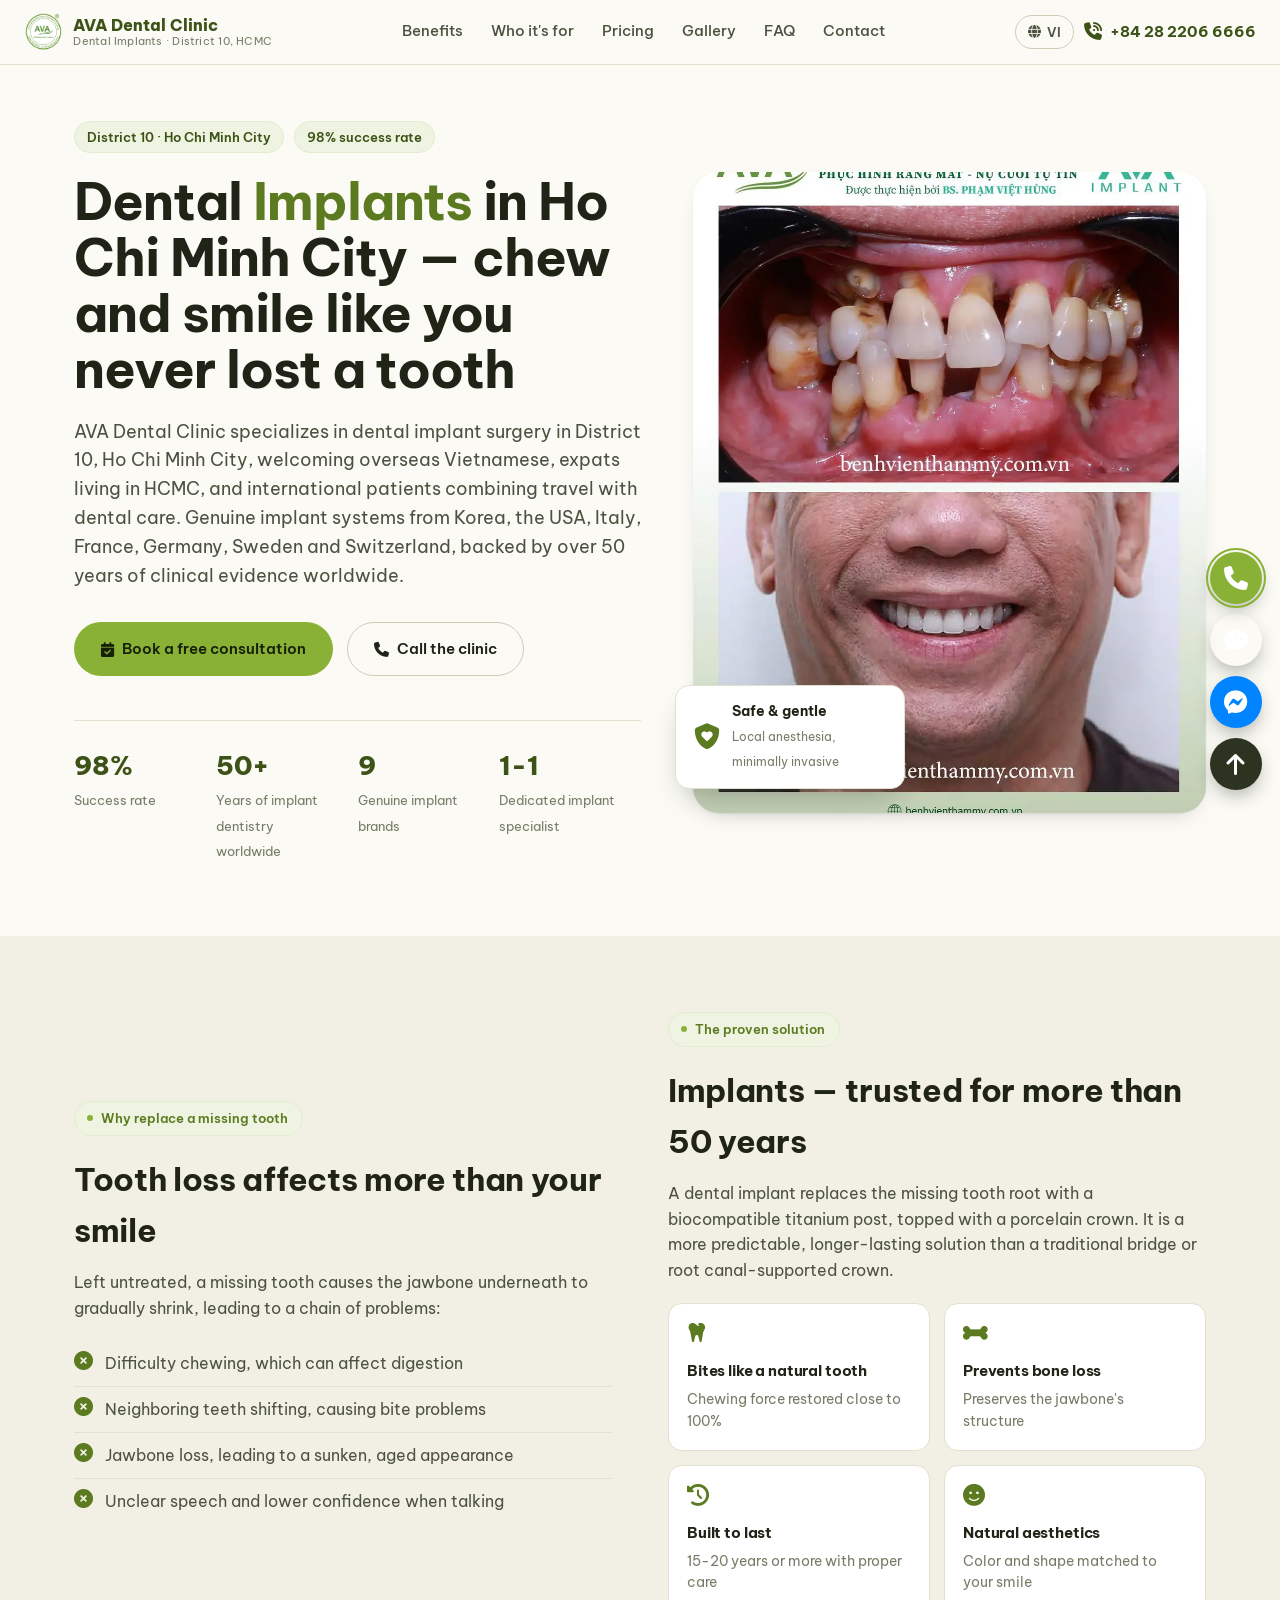
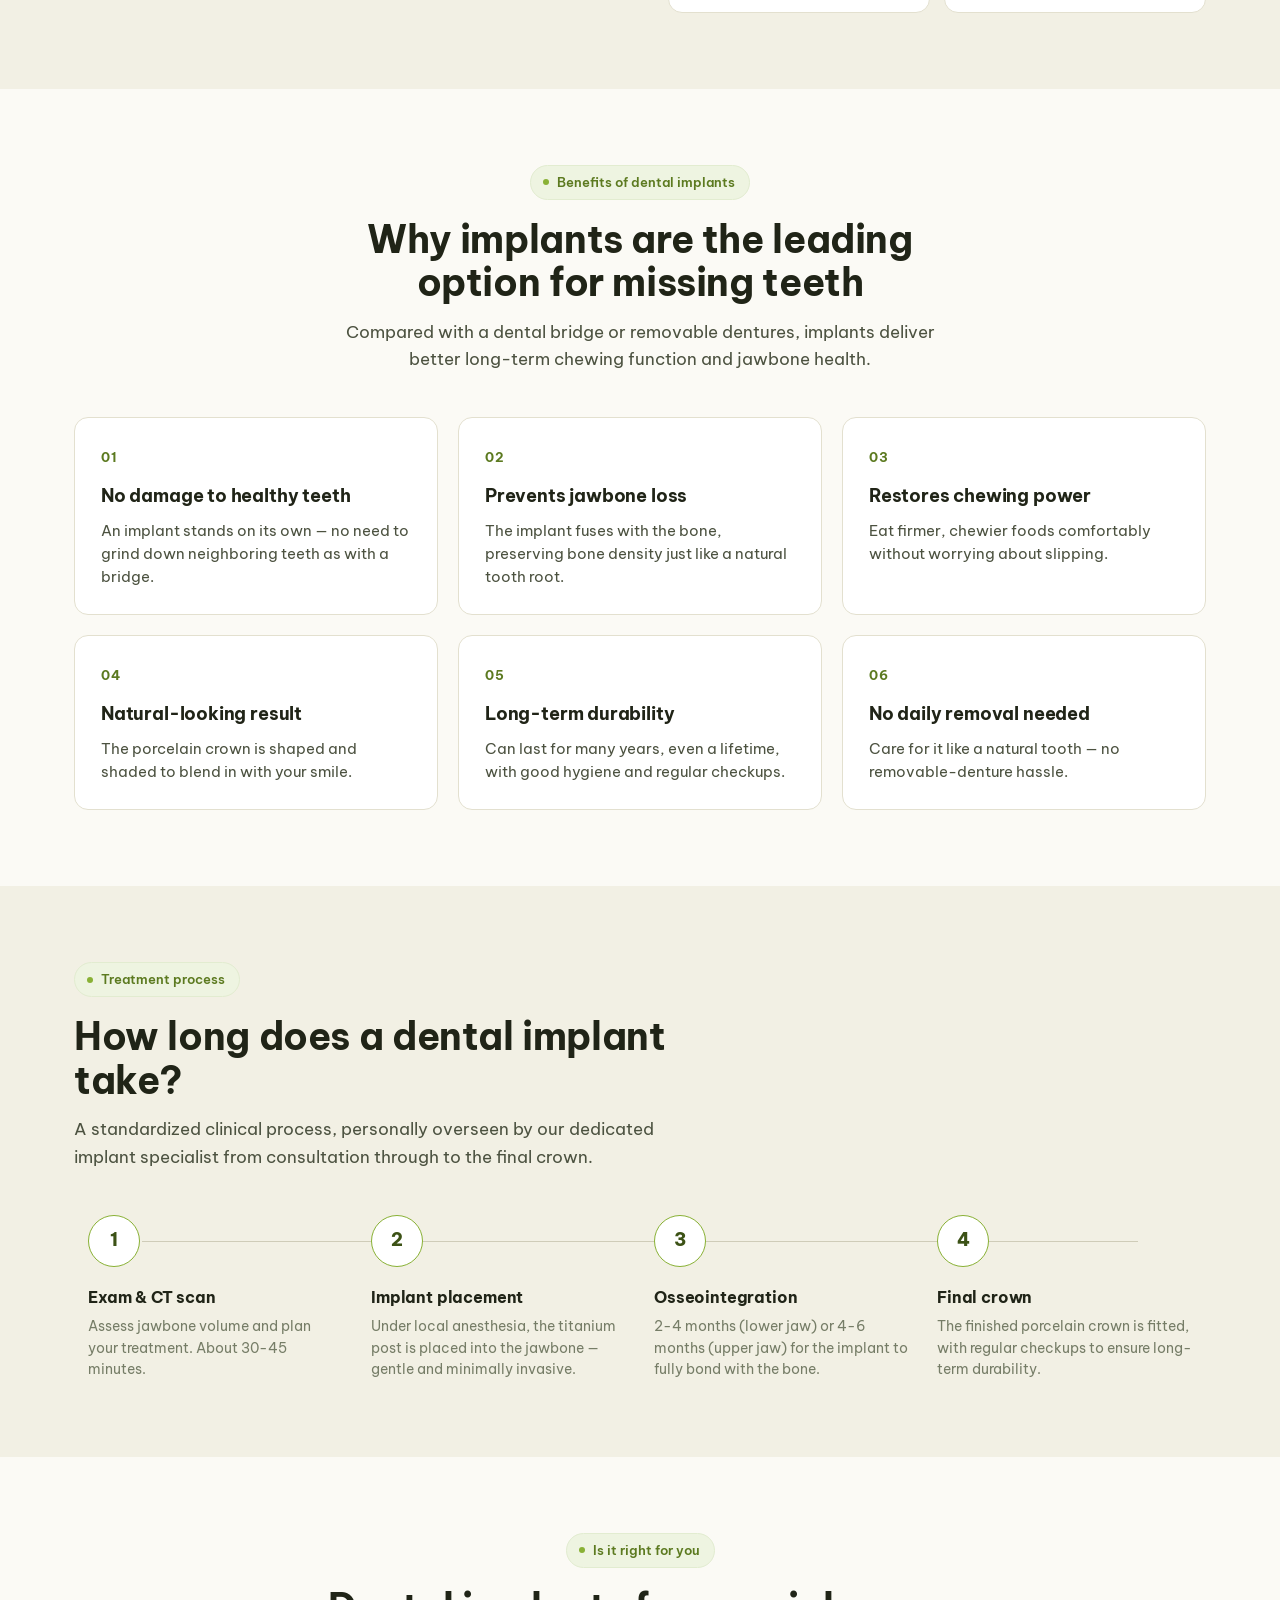
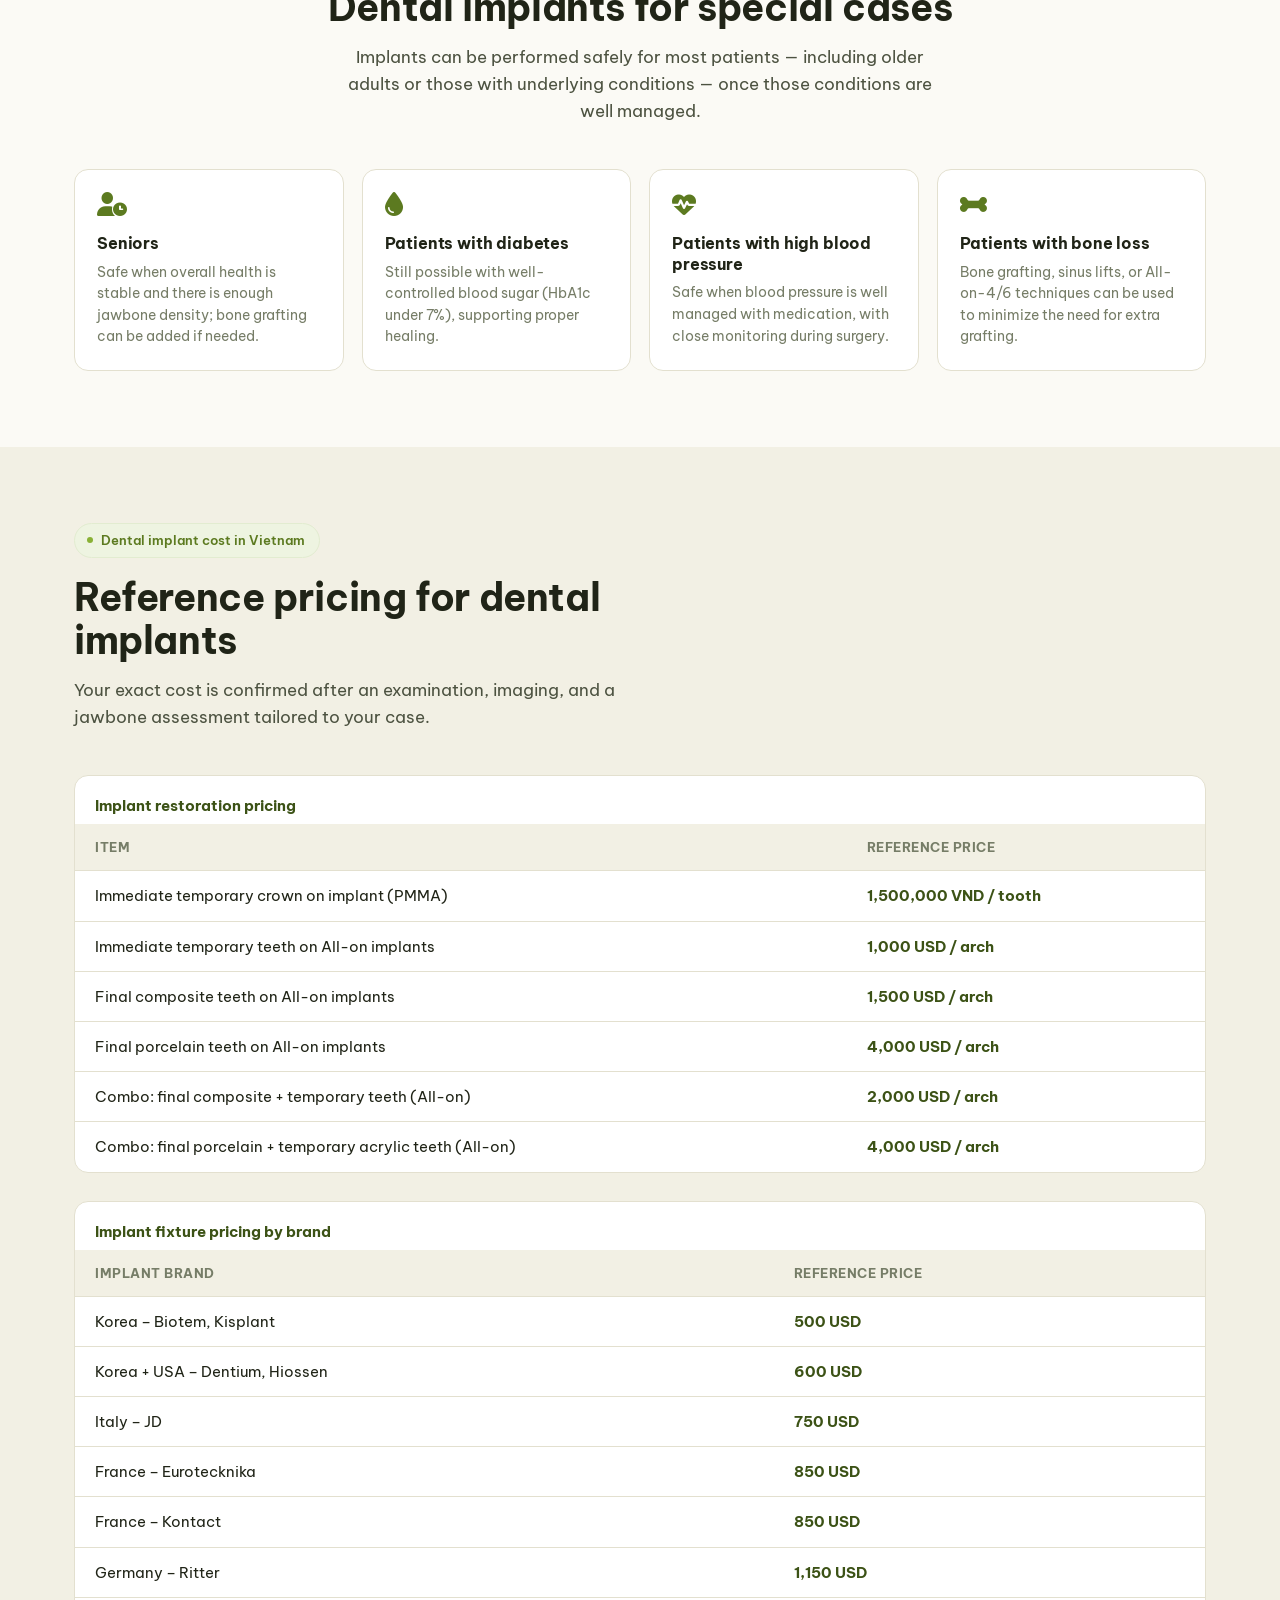
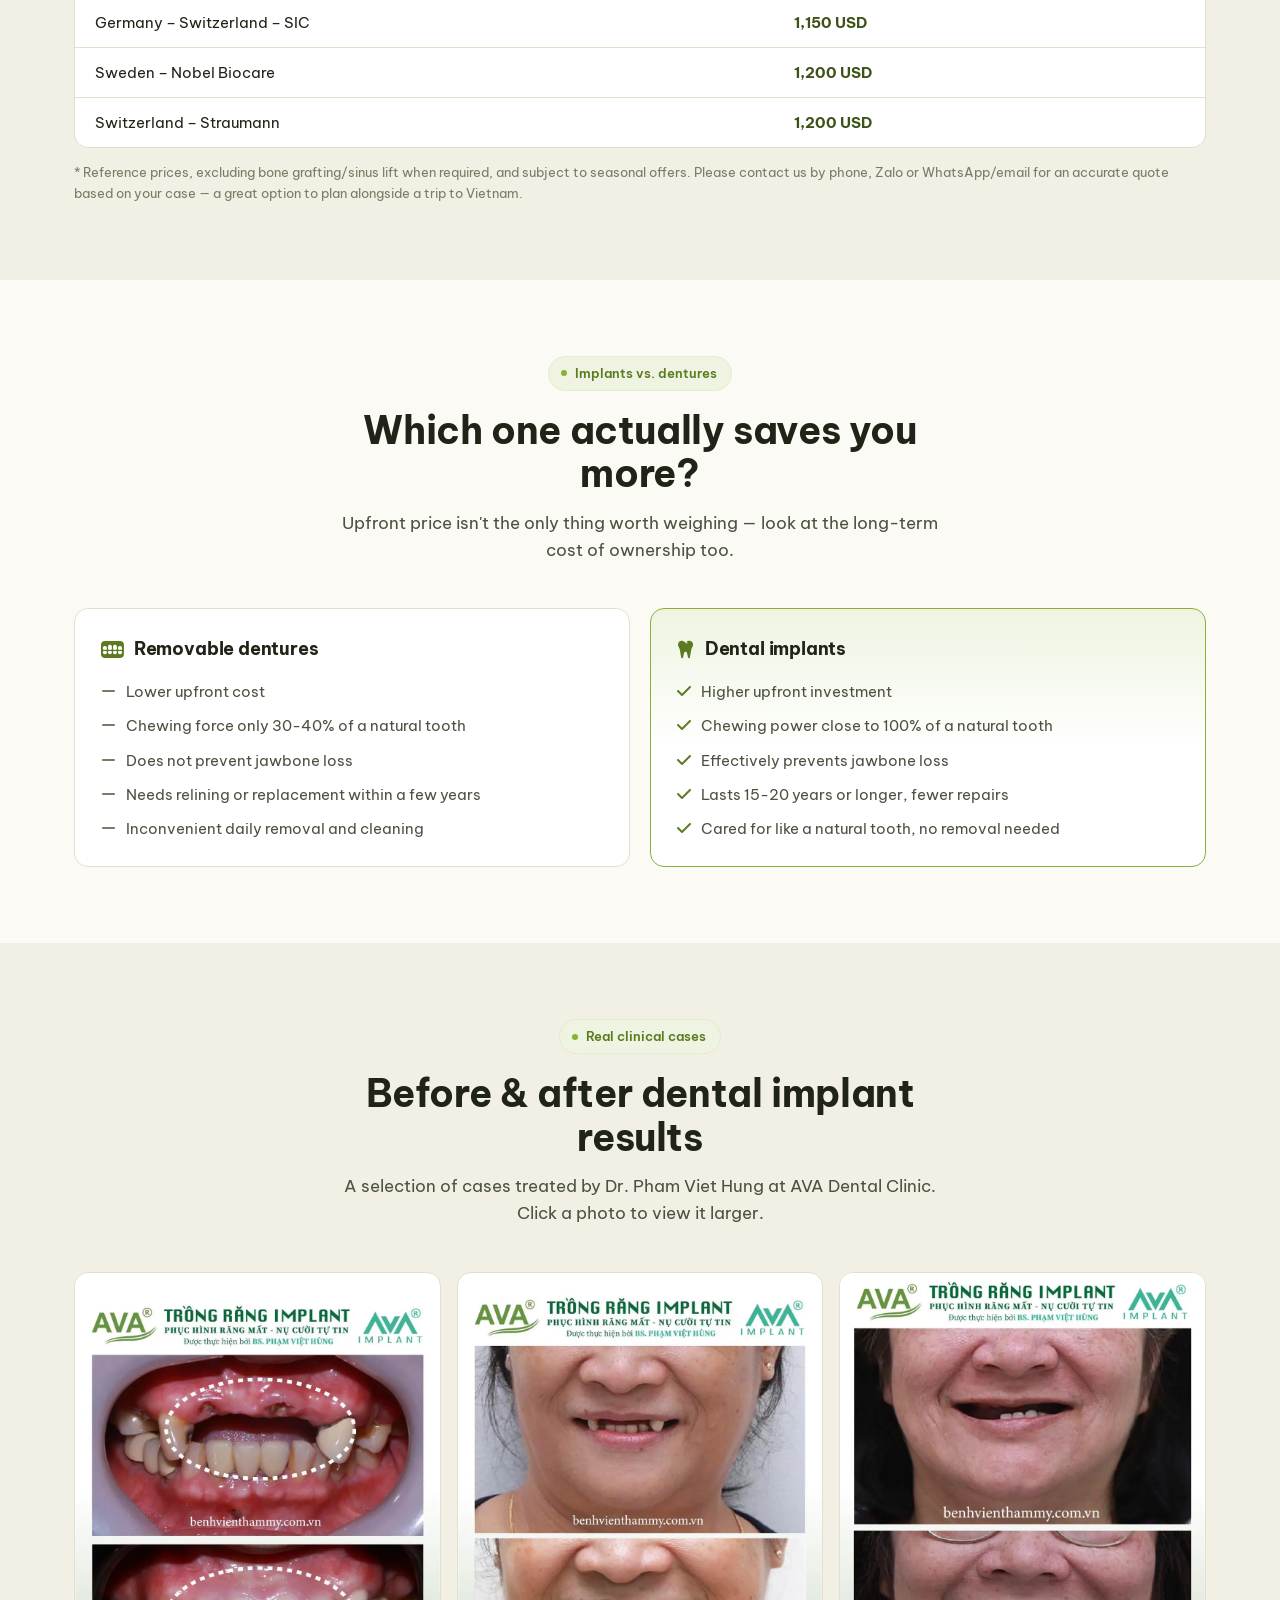
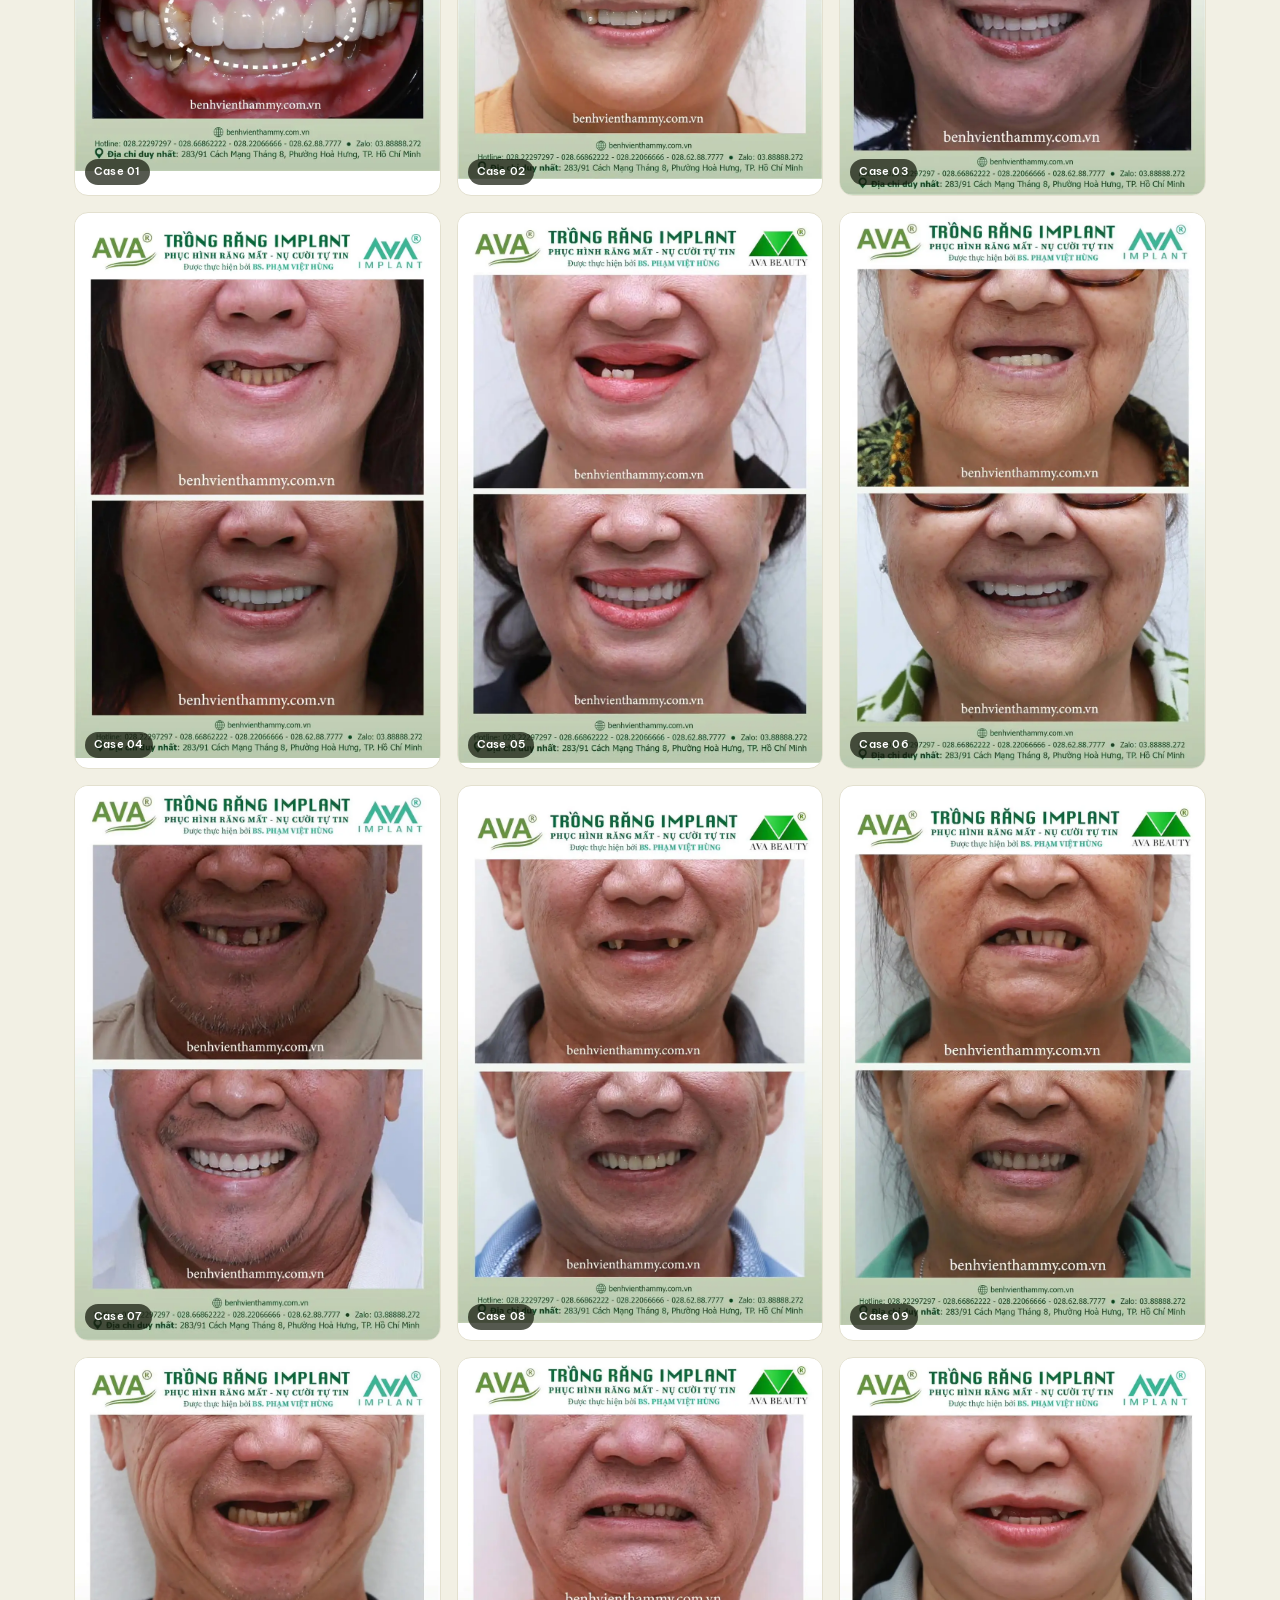
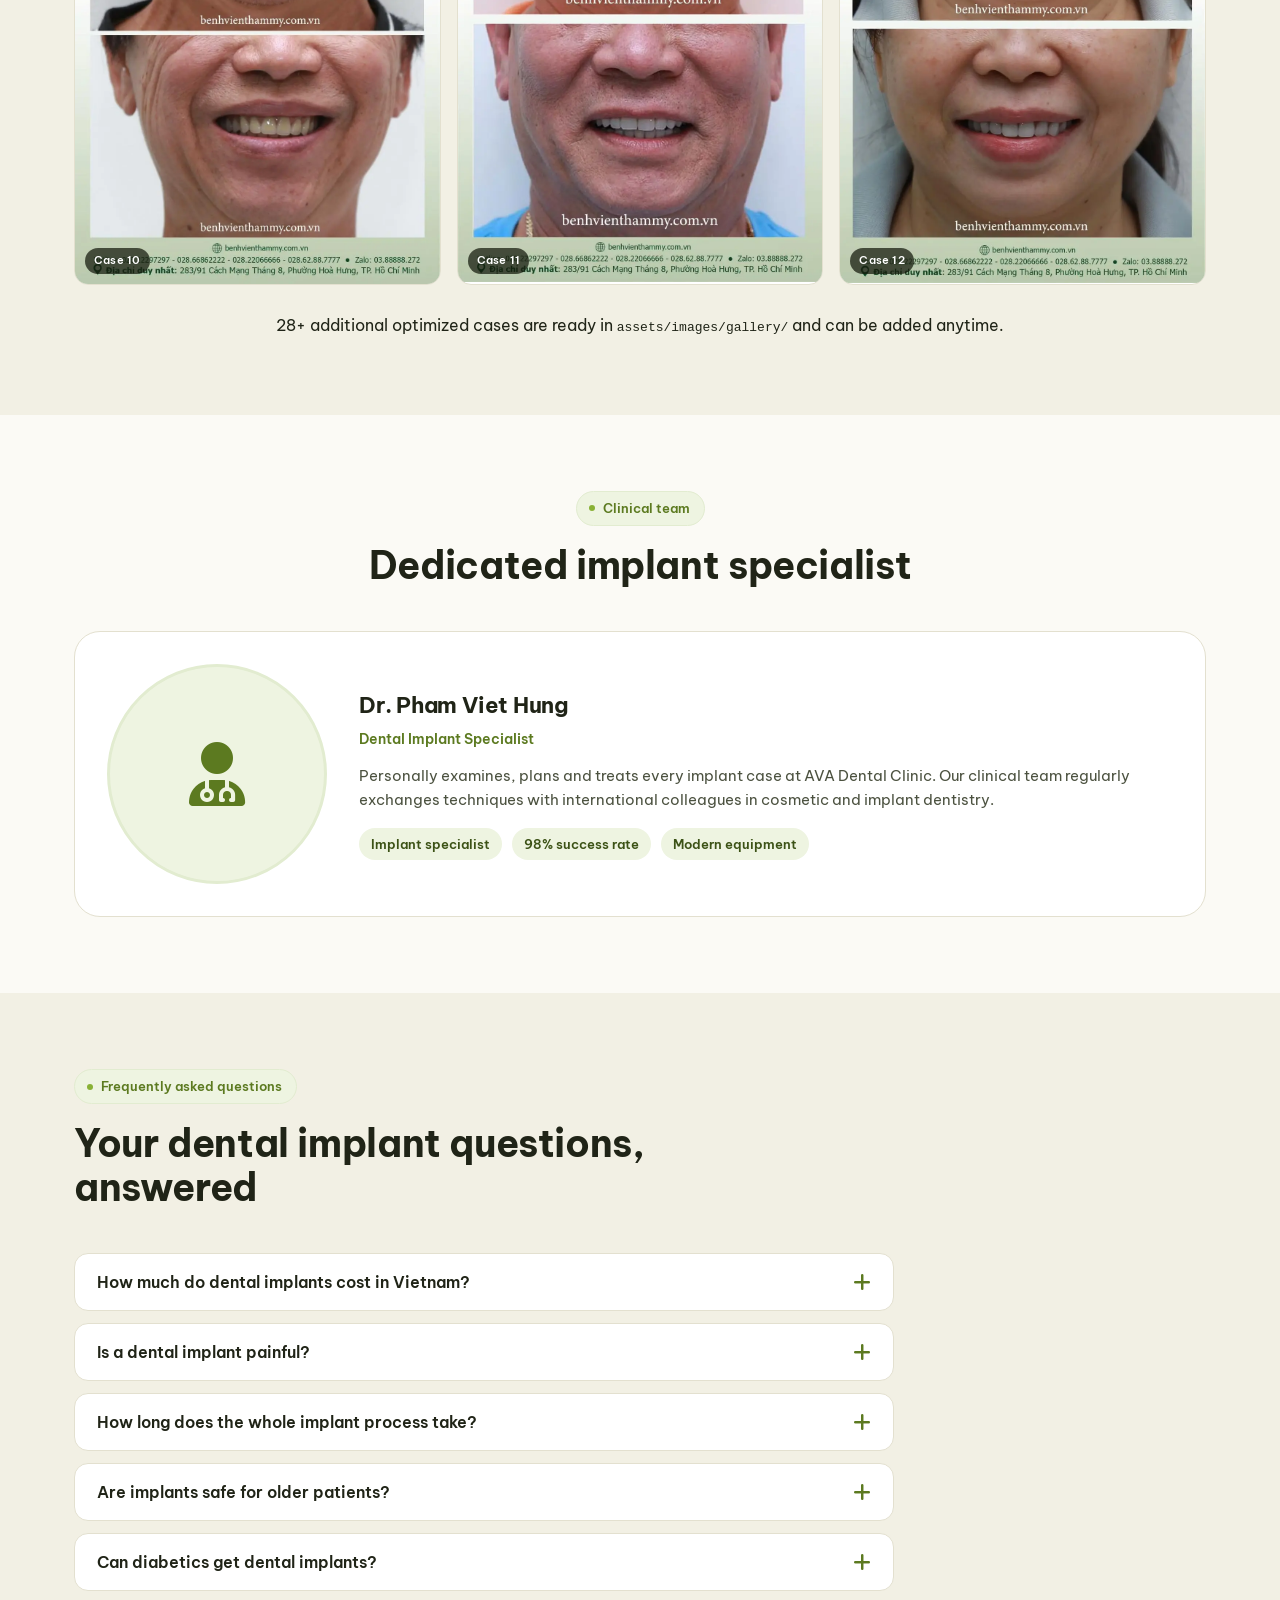
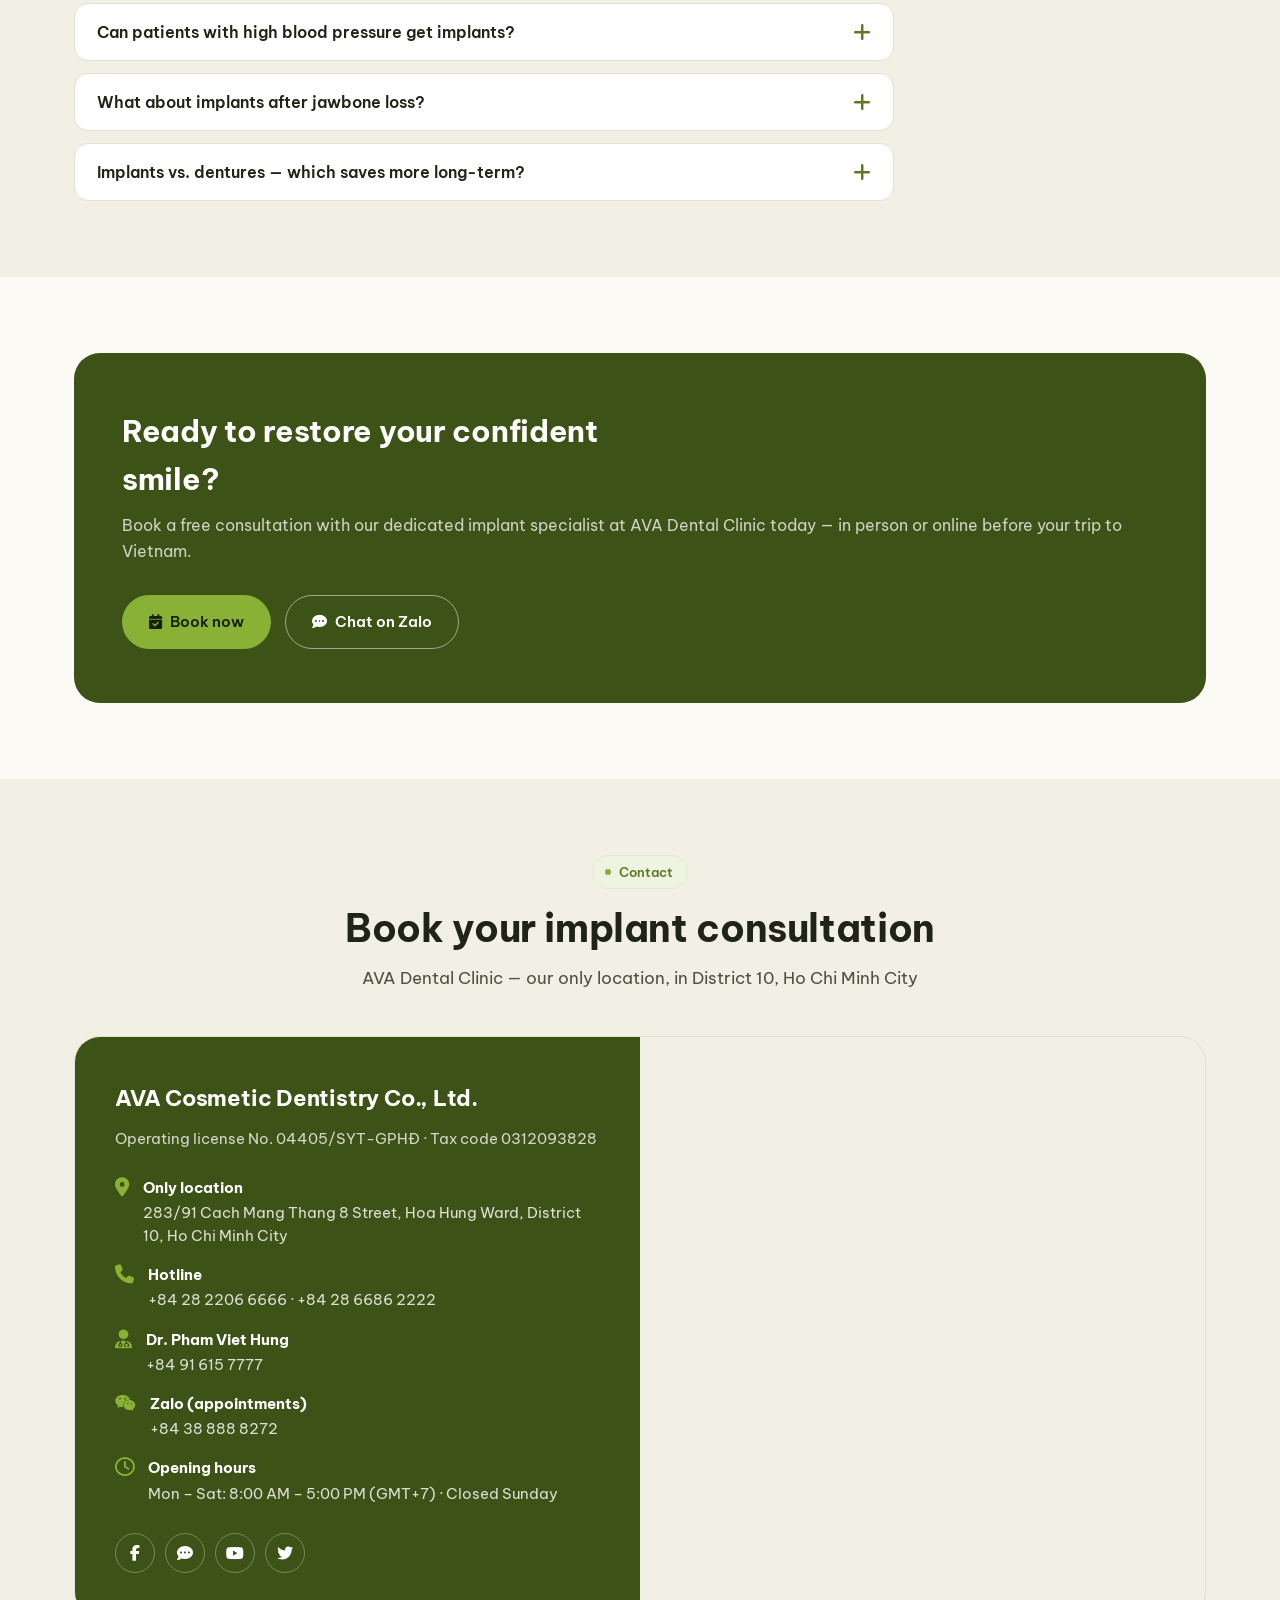
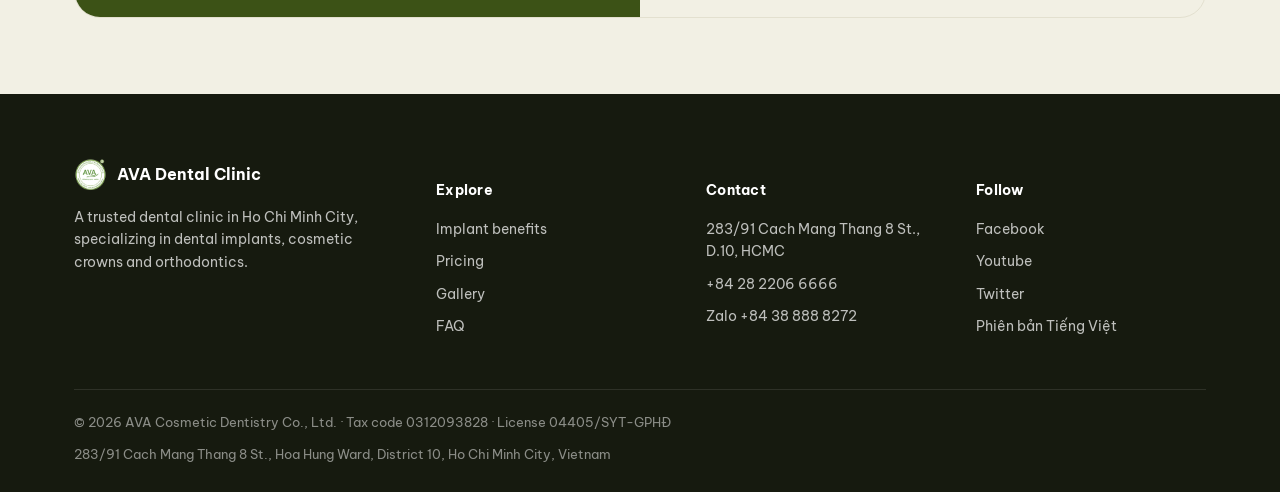
==== commit 720ec254: "Add files via upload" ====
--- a/en/index.html
+++ b/en/index.html
@@ -21,7 +21,7 @@
 <meta property="og:title" content="Dental Implants Ho Chi Minh City – AVA Dental Clinic">
 <meta property="og:description" content="Safe, natural-looking dental implants with a 98% success rate at AVA Dental Clinic, District 10, Ho Chi Minh City. Trusted by overseas Vietnamese and expats.">
 <meta property="og:url" content="https://caygheprangava.com/en/">
-<meta property="og:image" content="https://caygheprangava.com/assets/images/gallery/trong-rang-implant-truoc-sau-ava-01.jpg">
+<meta property="og:image" content="https://caygheprangava.com/assets/images/gallery/trong-rang-implant-truoc-sau-ava-14.jpg">
 <meta property="og:image:width" content="1000">
 <meta property="fb:app_id" content="126507217398954">
 
@@ -29,12 +29,12 @@
 <meta name="twitter:card" content="summary_large_image">
 <meta name="twitter:title" content="Dental Implants Ho Chi Minh City – AVA Dental Clinic">
 <meta name="twitter:description" content="Safe, natural-looking dental implants, 98% success rate, District 10, Ho Chi Minh City.">
-<meta name="twitter:image" content="https://caygheprangava.com/assets/images/gallery/trong-rang-implant-truoc-sau-ava-01.jpg">
+<meta name="twitter:image" content="https://caygheprangava.com/assets/images/gallery/trong-rang-implant-truoc-sau-ava-14.jpg">
 <meta name="twitter:site" content="@NhaKhoaAVAdenta">
 
 <link rel="icon" href="/favicon.ico" sizes="any">
 <link rel="apple-touch-icon" href="/assets/images/logo/apple-touch-icon.png">
-<link rel="stylesheet" href="/assets/css/style.css">
+<link rel="stylesheet" href="/assets/css/style.css?v=20260927">
 <link rel="preconnect" href="https://fonts.googleapis.com">
 <link rel="preconnect" href="https://fonts.gstatic.com" crossorigin>
 <link href="https://fonts.googleapis.com/css2?family=Be+Vietnam+Pro:wght@400;500;600;700;800&display=swap" rel="stylesheet">
@@ -487,6 +487,6 @@
   <div class="lightbox-caption"></div>
 </div>
 
-<script src="/assets/js/main.js"></script>
+<script src="/assets/js/main.js?v=20260927"></script>
 </body>
 </html>
--- a/assets/css/style.css
+++ b/assets/css/style.css
@@ -80,6 +80,18 @@
 .btn-block{ width:100%; }
 
 /* ================= HEADER ================= */
+.policy-strip{
+  background:var(--brand-darker); color:#fff; font-size:12.5px; font-weight:600;
+  text-align:center; padding:7px 16px; line-height:1.4;
+}
+.policy-strip i{ margin-right:6px; }
+.policy-strip strong{ color:#fff; }
+.policy-note{
+  display:flex; gap:10px; align-items:flex-start; background:var(--brand-pale);
+  border:1px solid var(--brand); border-radius:var(--radius-md); padding:14px 16px;
+  margin-top:18px; font-size:13.5px; color:var(--ink); line-height:1.5;
+}
+.policy-note i{ color:var(--brand-darker); font-size:16px; margin-top:2px; flex:none; }
 .site-header{
   position:sticky; top:0; z-index:60;
   background:rgba(251,250,245,.92); backdrop-filter:blur(8px);
@@ -103,6 +115,43 @@
 .header-hotline i{ font-size:18px; }
 
 .nav-toggle{ display:none; width:40px; height:40px; align-items:center; justify-content:center; border-radius:10px; border:1px solid var(--line-strong); background:var(--white); }
+
+/* ---- Nav dropdown: Kiến thức Implant ---- */
+.nav-item.has-dropdown{ position:relative; }
+.nav-dd-toggle{
+  font-family:inherit; font-size:14.5px; font-weight:500; color:var(--ink-soft);
+  background:none; border:none; padding:6px 0; border-bottom:2px solid transparent;
+  display:flex; align-items:center; gap:6px; cursor:pointer;
+}
+.nav-dd-toggle:hover{ color:var(--brand-darker); }
+.nav-dd-toggle i{ font-size:11px; transition:transform .15s ease; }
+.nav-item.open .nav-dd-toggle i{ transform:rotate(180deg); }
+
+/* The gap between the button and the panel is INSIDE .nav-dropdown itself
+   (as padding-top), so the hoverable area is continuous - no dead zone
+   where the mouse "falls out" of the menu while moving down to it. */
+.nav-dropdown{
+  position:absolute; top:100%; left:50%; transform:translateX(-50%);
+  padding-top:14px; width:min(560px, 92vw);
+  opacity:0; pointer-events:none; transition:opacity .15s ease; z-index:60;
+}
+.nav-item.has-dropdown:hover .nav-dropdown,
+.nav-item.open .nav-dropdown{ opacity:1; pointer-events:auto; }
+.nav-dropdown-inner{
+  background:var(--white); border:1px solid var(--line); border-radius:var(--radius-md);
+  box-shadow:0 20px 40px -14px rgba(20,26,12,.25); padding:10px; display:flex; flex-direction:column; gap:4px;
+}
+.nav-article-card{
+  display:flex; align-items:center; gap:14px; padding:10px; border-radius:12px; border-bottom:none !important;
+}
+.nav-article-card:hover{ background:var(--brand-pale); }
+.nav-article-card img{
+  width:104px; height:66px; object-fit:cover; border-radius:8px; flex:none; background:var(--line);
+}
+.nav-article-card .nac-title{ display:block; font-size:14.5px; font-weight:700; color:var(--ink); line-height:1.35; margin-bottom:4px; }
+.nav-article-card:hover .nac-title{ color:var(--brand-darker); }
+.nav-article-card .nac-desc{ display:block; font-size:12.5px; color:var(--ink-soft); line-height:1.4; }
+
 .nav-toggle i{ font-size:20px; }
 
 /* ================= HERO ================= */
@@ -174,7 +223,7 @@
 .audience-card p{ font-size:13.5px; color:var(--ink-faint); margin-top:8px; }
 
 /* ================= PRICING ================= */
-.price-table-wrap{ overflow-x:auto; border:1px solid var(--line); border-radius:var(--radius-md); background:var(--white); }
+.price-table-wrap{ overflow-x:auto; -webkit-overflow-scrolling:touch; min-width:0; max-width:100%; border:1px solid var(--line); border-radius:var(--radius-md); background:var(--white); }
 table.price-table{ width:100%; border-collapse:collapse; min-width:560px; font-size:14.5px; }
 table.price-table caption{ text-align:left; padding:18px 20px 6px; font-weight:700; font-size:15px; color:var(--brand-darker); }
 table.price-table th, table.price-table td{ padding:13px 20px; text-align:left; border-bottom:1px solid var(--line); }
@@ -207,6 +256,7 @@
   padding:4px 9px; border-radius:99px; letter-spacing:.02em;
 }
 .gallery-more{ text-align:center; margin-top:28px; }
+.gallery-more .btn{ white-space:normal; max-width:100%; text-align:center; }
 
 /* ================= INNER PAGE HERO (bảng giá / hình ảnh / giới thiệu) ================= */
 .page-hero{ padding:44px 0 40px; background:linear-gradient(180deg,var(--brand-pale) 0%, var(--paper) 100%); border-bottom:1px solid var(--line); }
@@ -255,7 +305,8 @@
 .faq-item.open .faq-q i{ transform:rotate(45deg); }
 .faq-a{ max-height:0; overflow:hidden; transition:max-height .25s ease; }
 .faq-a-inner{ padding:0 22px 20px; font-size:14.5px; color:var(--ink-soft); }
-.faq-item.open .faq-a{ max-height:400px; }
+.faq-item.open .faq-a{ max-height:600px; }
+.faq-h{ margin:0; font-size:inherit; line-height:inherit; font-weight:inherit; }
 
 /* ================= CONTACT ================= */
 .contact-wrap{ display:grid; grid-template-columns:1fr 1fr; gap:0; border-radius:var(--radius-lg); overflow:hidden; border:1px solid var(--line); }
@@ -311,7 +362,9 @@
   color:#fff; font-size:24px; box-shadow:0 8px 20px -6px rgba(20,26,12,.45); border:none; position:relative;
 }
 .float-sidebar .fs-hotline{ background:var(--brand); }
-.float-sidebar .fs-zalo{ background:#0068ff; }
+.float-sidebar .fs-zalo{ background:transparent; padding:0; overflow:hidden; }
+.float-sidebar .fs-zalo img{ width:100%; height:100%; border-radius:50%; object-fit:cover; }
+.ico-zalo{ width:1em; height:1em; display:inline-block; vertical-align:-0.16em; border-radius:50%; }
 .float-sidebar .fs-messenger{ background:#0084ff; }
 .float-sidebar .fs-top{ background:#2c3320; opacity:0; pointer-events:none; transition:opacity .2s ease; }
 .float-sidebar .fs-top.show{ opacity:1; pointer-events:auto; }
@@ -327,7 +380,26 @@
 /* ================= MOBILE ================= */
 @media (max-width: 980px){
   .main-nav{ display:none; }
+  .main-nav.nav-open{
+    display:flex; flex-direction:column; align-items:stretch; gap:2px;
+    position:absolute; top:100%; left:0; right:0; width:auto;
+    background:var(--white); border-bottom:1px solid var(--line);
+    padding:8px 20px 20px; box-shadow:0 16px 30px -14px rgba(20,26,12,.28);
+    max-height:calc(100vh - 90px); overflow-y:auto;
+  }
+  .main-nav.nav-open > a{ padding:13px 0; border-bottom:1px solid var(--line); }
   .nav-toggle{ display:flex; }
+  .nav-item.has-dropdown{ width:100%; }
+  .nav-dd-toggle{ width:100%; justify-content:space-between; padding:10px 0; }
+  .nav-dropdown{
+    position:static; opacity:1; pointer-events:auto; width:auto; box-shadow:none;
+    padding:0 0 0 10px; display:none; margin-top:2px; transform:none;
+  }
+  .nav-item.open .nav-dropdown{ display:block; }
+  .nav-dropdown-inner{ border:none; box-shadow:none; padding:0; gap:10px; }
+  .nav-article-card{ padding:8px 0; }
+  .nav-article-card img{ width:84px; height:56px; }
+  .nav-article-card .nac-desc{ display:none; }
   .header-hotline span{ display:none; }
   .hero .container{ grid-template-columns:1fr; }
   .hero-media{ order:-1; max-width:380px; margin:0 auto; }
@@ -351,6 +423,7 @@
   .section{ padding:54px 0; }
   .container{ padding:0 18px; }
   .header-row{ padding:10px 16px; }
+  .policy-strip{ font-size:11.2px; padding:6px 10px; }
   .brand-text span{ display:none; }
   .hero{ padding:32px 0 48px; }
   .hero-stats{ flex-wrap:wrap; gap:18px; }
@@ -367,8 +440,30 @@
   .float-sidebar a, .float-sidebar button{ width:46px; height:46px; font-size:21px; }
   .fs-label{ display:none; }
   .hero-floating-card{ left:8px; bottom:14px; padding:10px 14px; max-width:190px; }
+
+  /* Bảng giá: bỏ scroll ngang, xếp mỗi dòng thành 1 khối để không bị tràn màn hình */
+  .price-table-wrap{ overflow-x:visible; }
+  table.price-table{ min-width:0; font-size:14px; }
+  table.price-table thead{ display:none; }
+  table.price-table, table.price-table tbody, table.price-table tr, table.price-table td{ display:block; width:100%; }
+  table.price-table tr{ padding:12px 18px; border-bottom:1px solid var(--line); }
+  table.price-table tbody tr:last-child{ border-bottom:none; }
+  table.price-table td{ padding:0; border-bottom:none; white-space:normal; }
+  table.price-table td:first-child{ margin-bottom:4px; color:var(--ink-soft); }
+  table.price-table td.price{ font-size:15px; }
+  table.price-table caption{ padding:16px 18px 4px; }
 }
 
 @media (prefers-reduced-motion: reduce){
   *{ animation-duration:.001ms !important; transition-duration:.001ms !important; scroll-behavior:auto !important; }
 }
+
+/* --- Answer-first, process note, compare table, doctor link --- */
+.section-head p.answer-first{ color:var(--ink); font-weight:500; }
+.process-note{ margin-top:32px; padding:16px 20px; border-left:4px solid var(--brand); background:var(--brand-pale); border-radius:var(--radius-md); font-size:14.5px; color:var(--ink-soft); max-width:820px; }
+.process-note strong{ color:var(--brand-darker); }
+.compare-table-wrap{ margin-top:28px; }
+table.price-table tbody th{ font-weight:600; color:var(--ink); border-bottom:1px solid var(--line); }
+table.price-table tbody tr:last-child th{ border-bottom:none; }
+.doctor-link{ display:inline-block; margin-top:14px; font-size:14.5px; font-weight:600; color:var(--brand-dark); }
+.doctor-link:hover{ text-decoration:underline; }
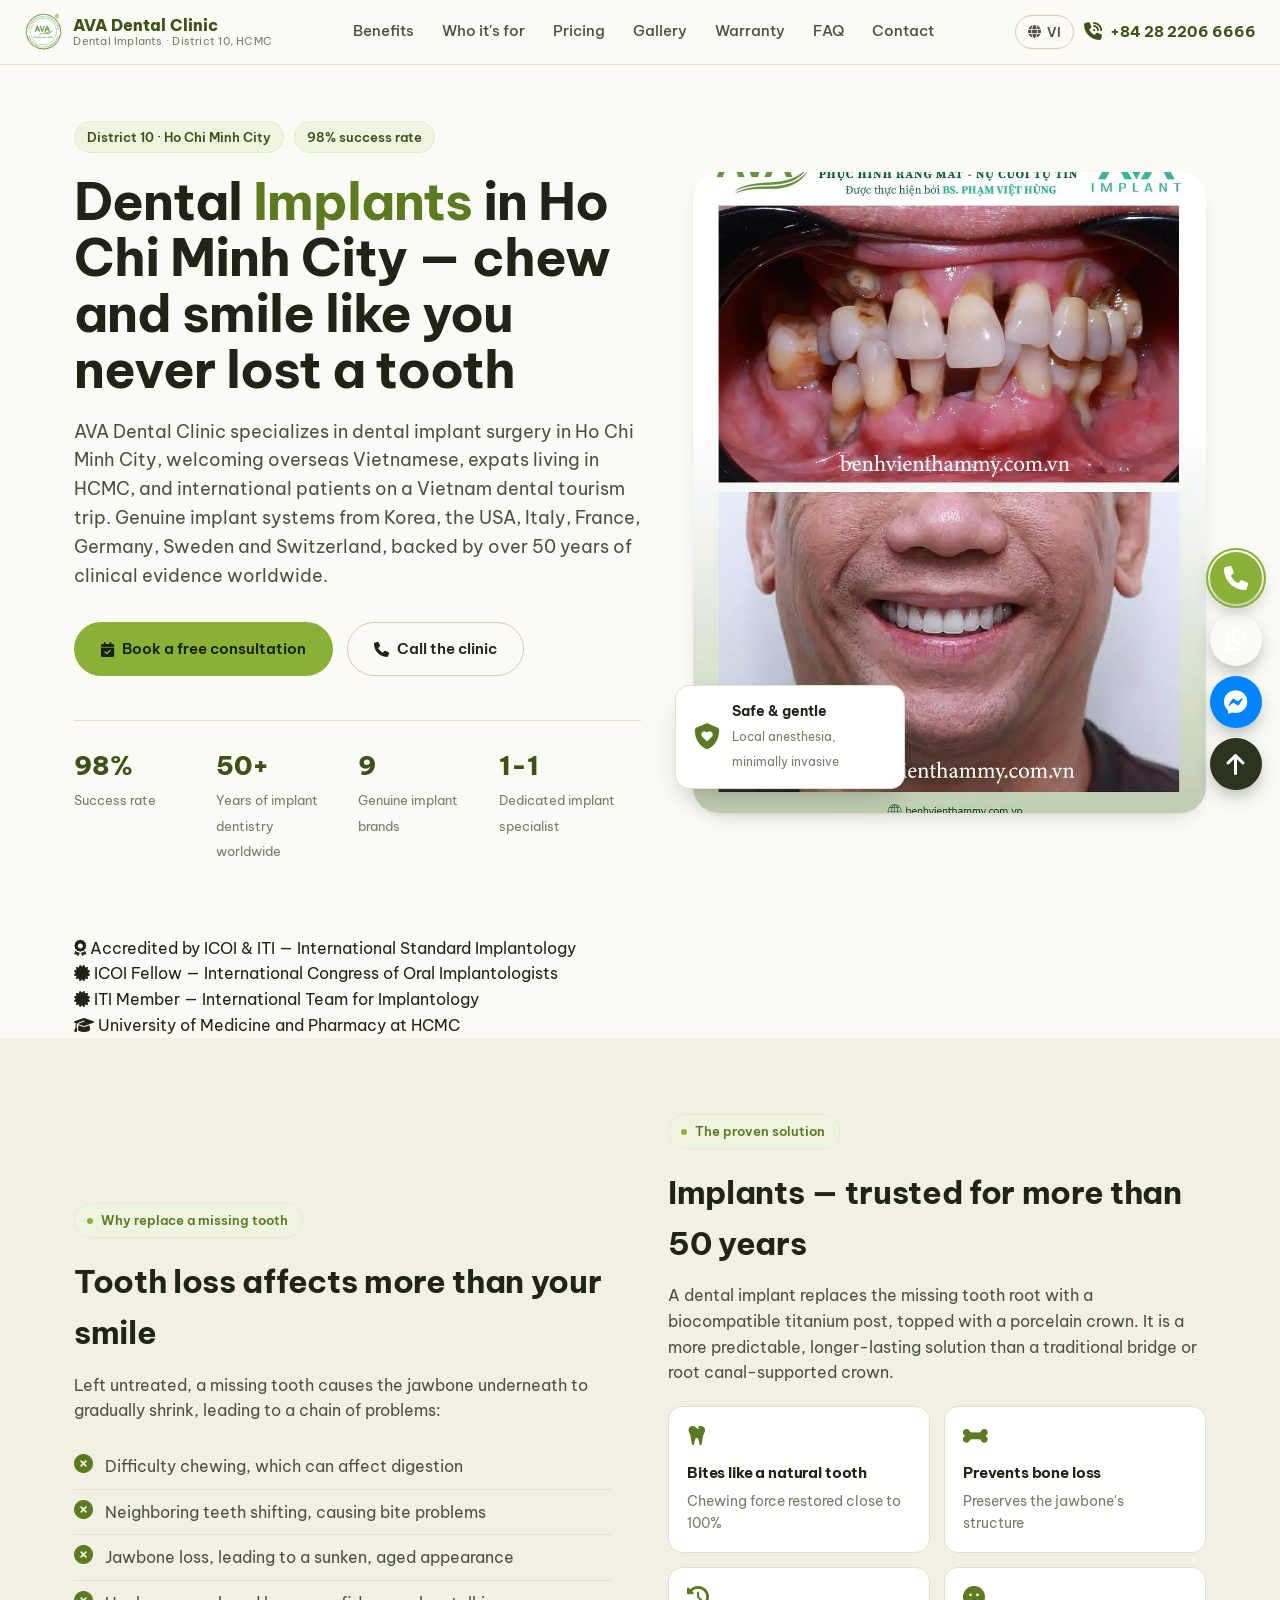
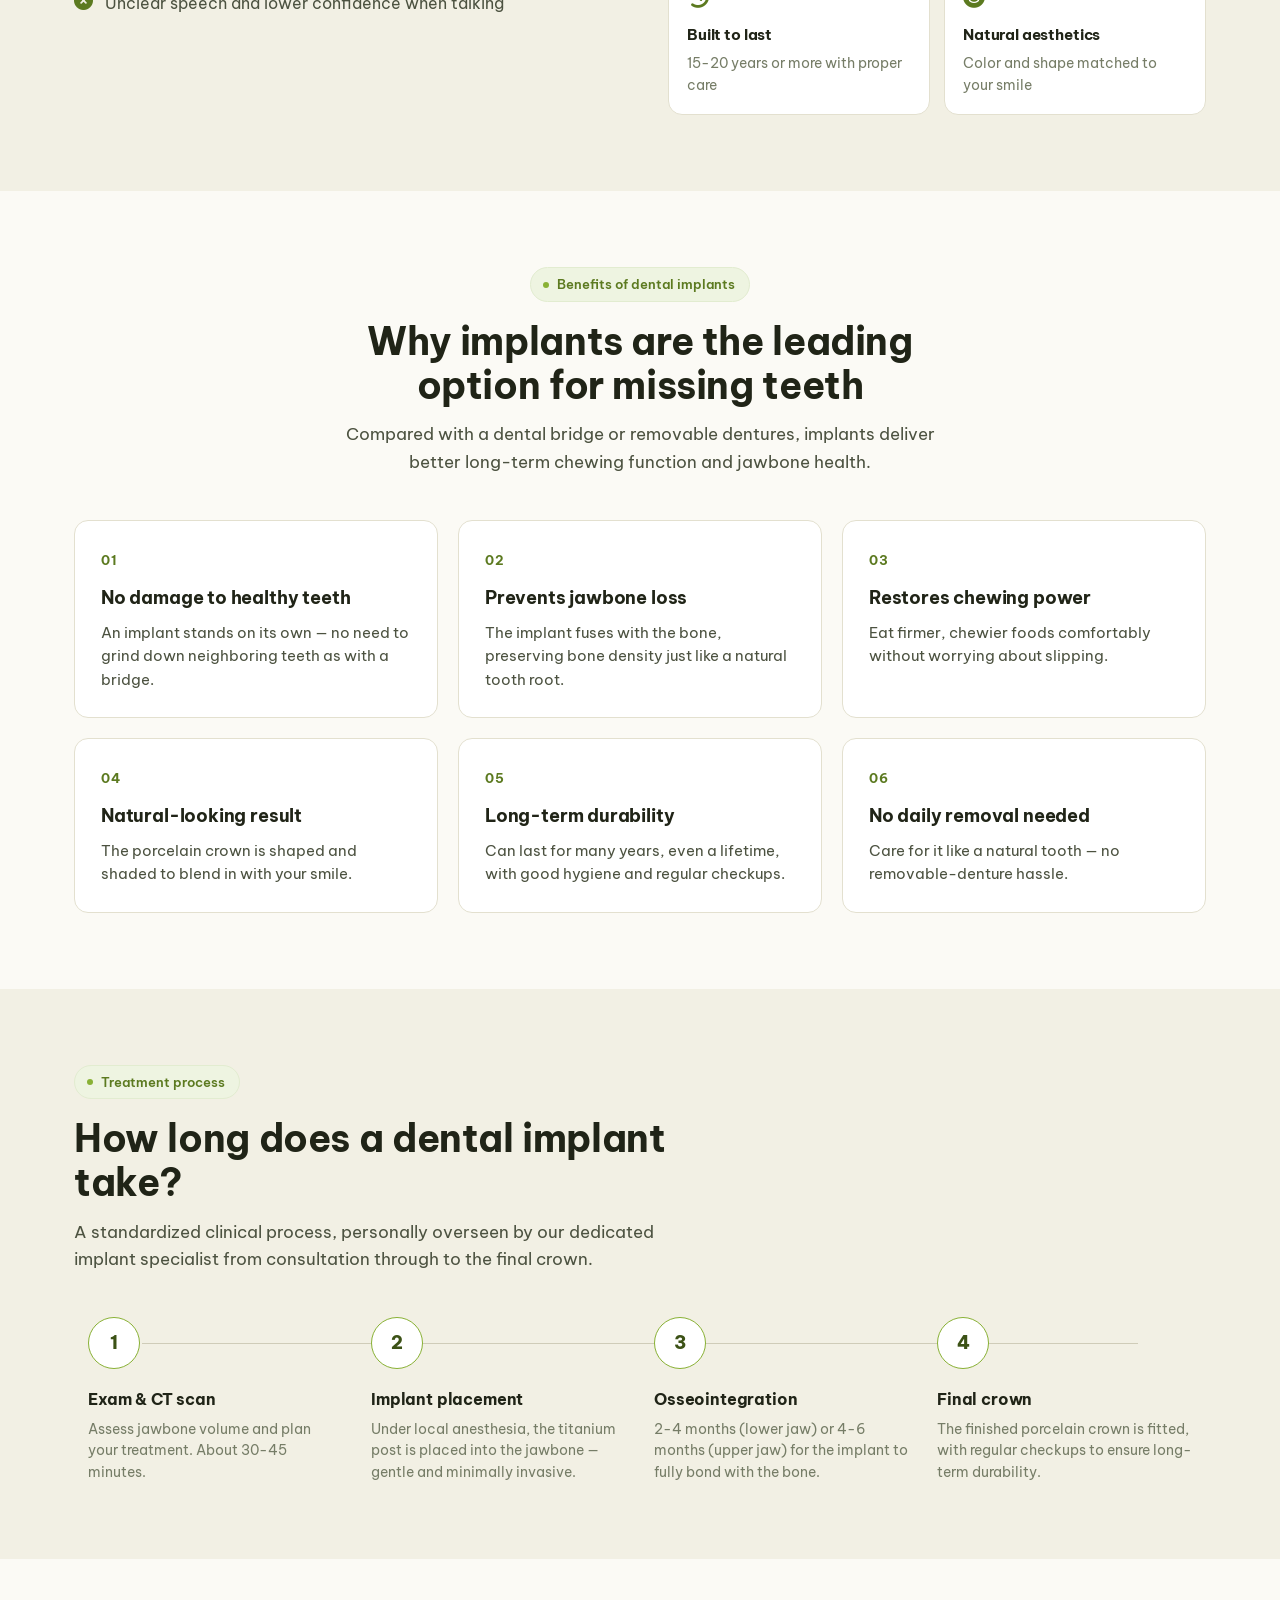
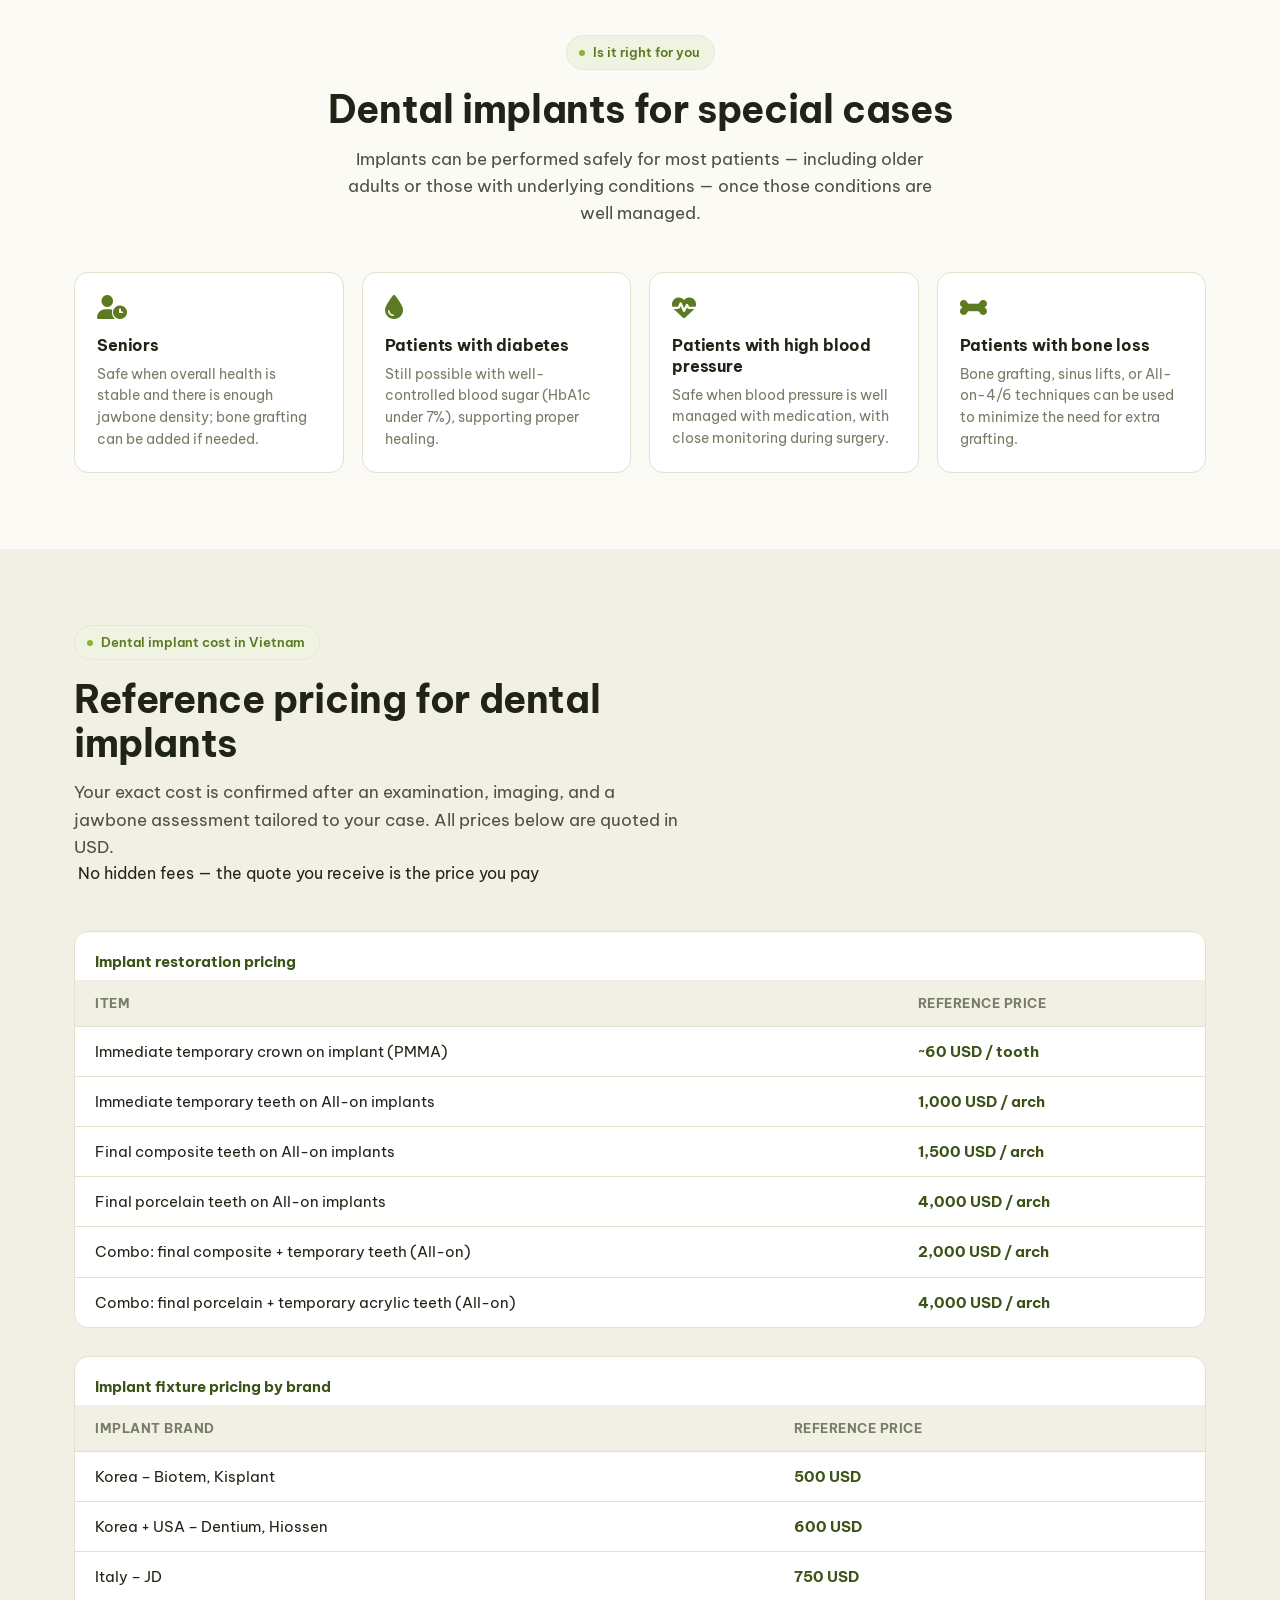
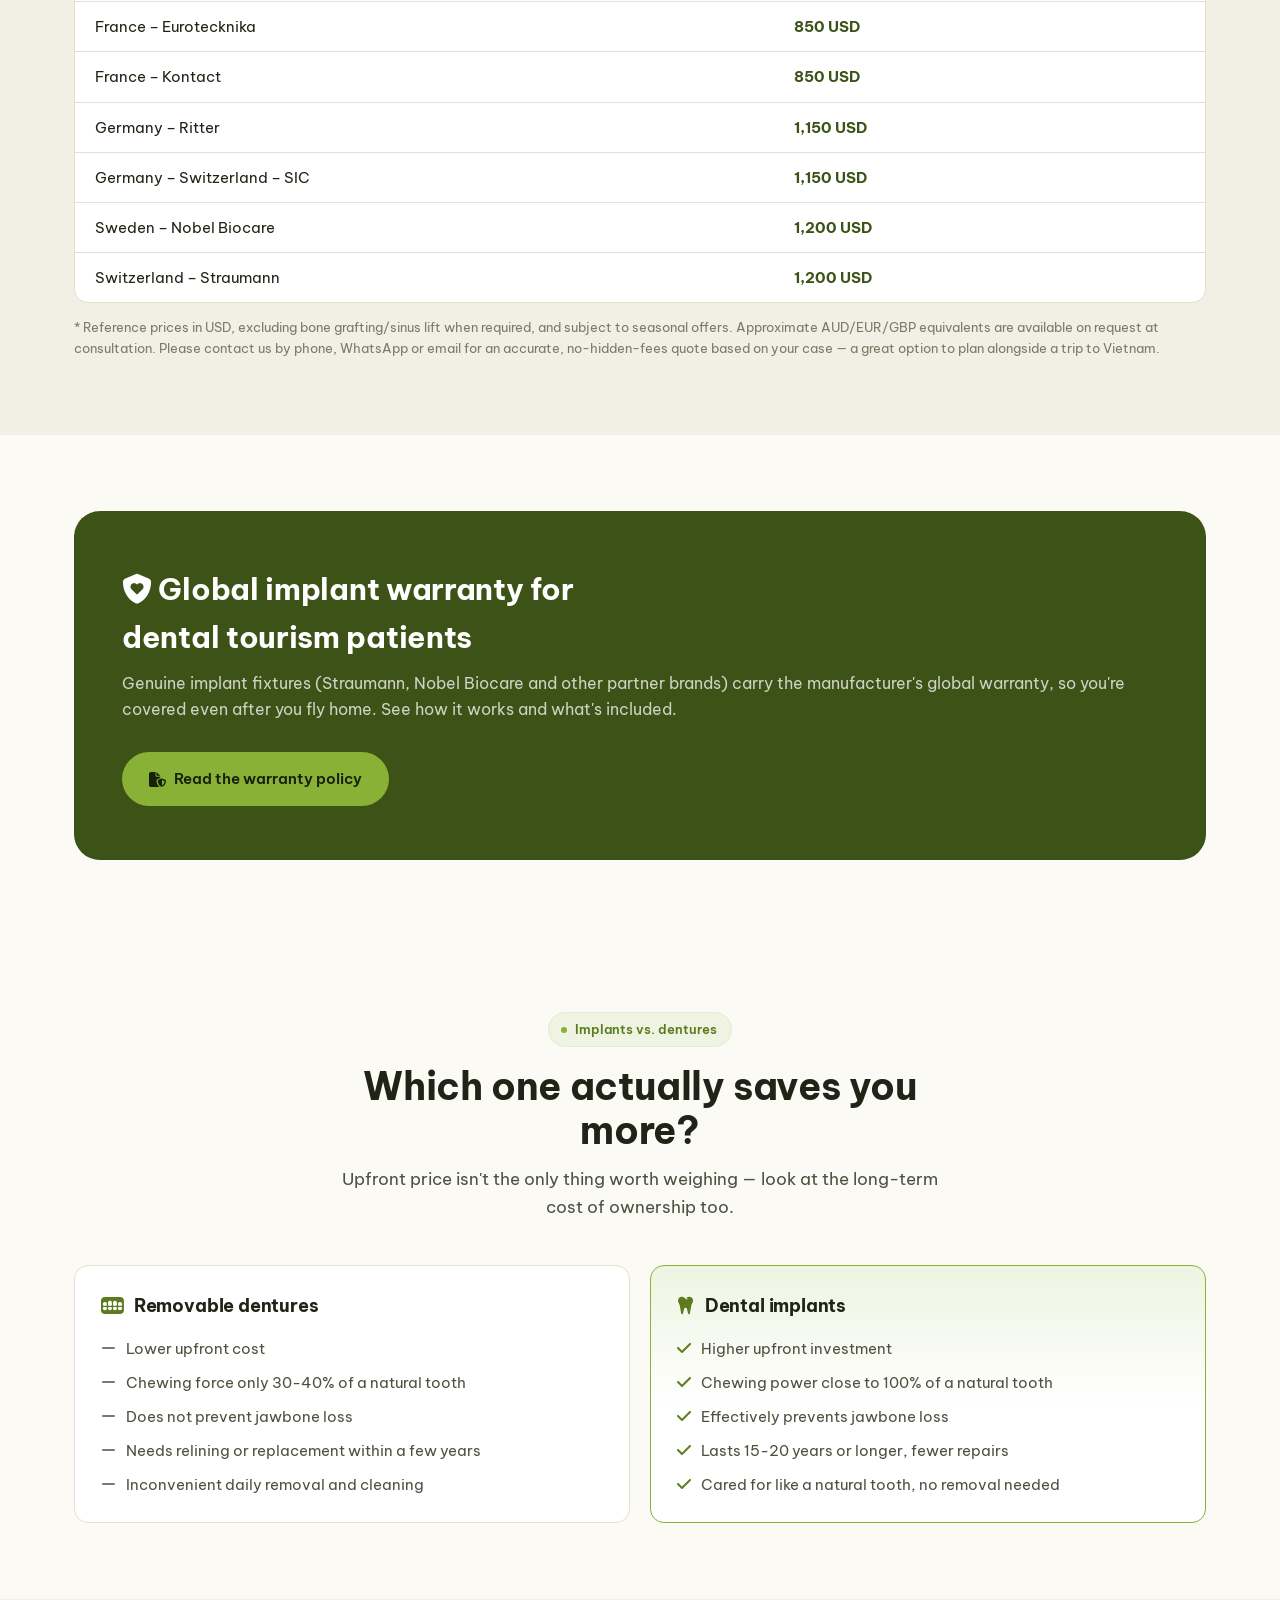
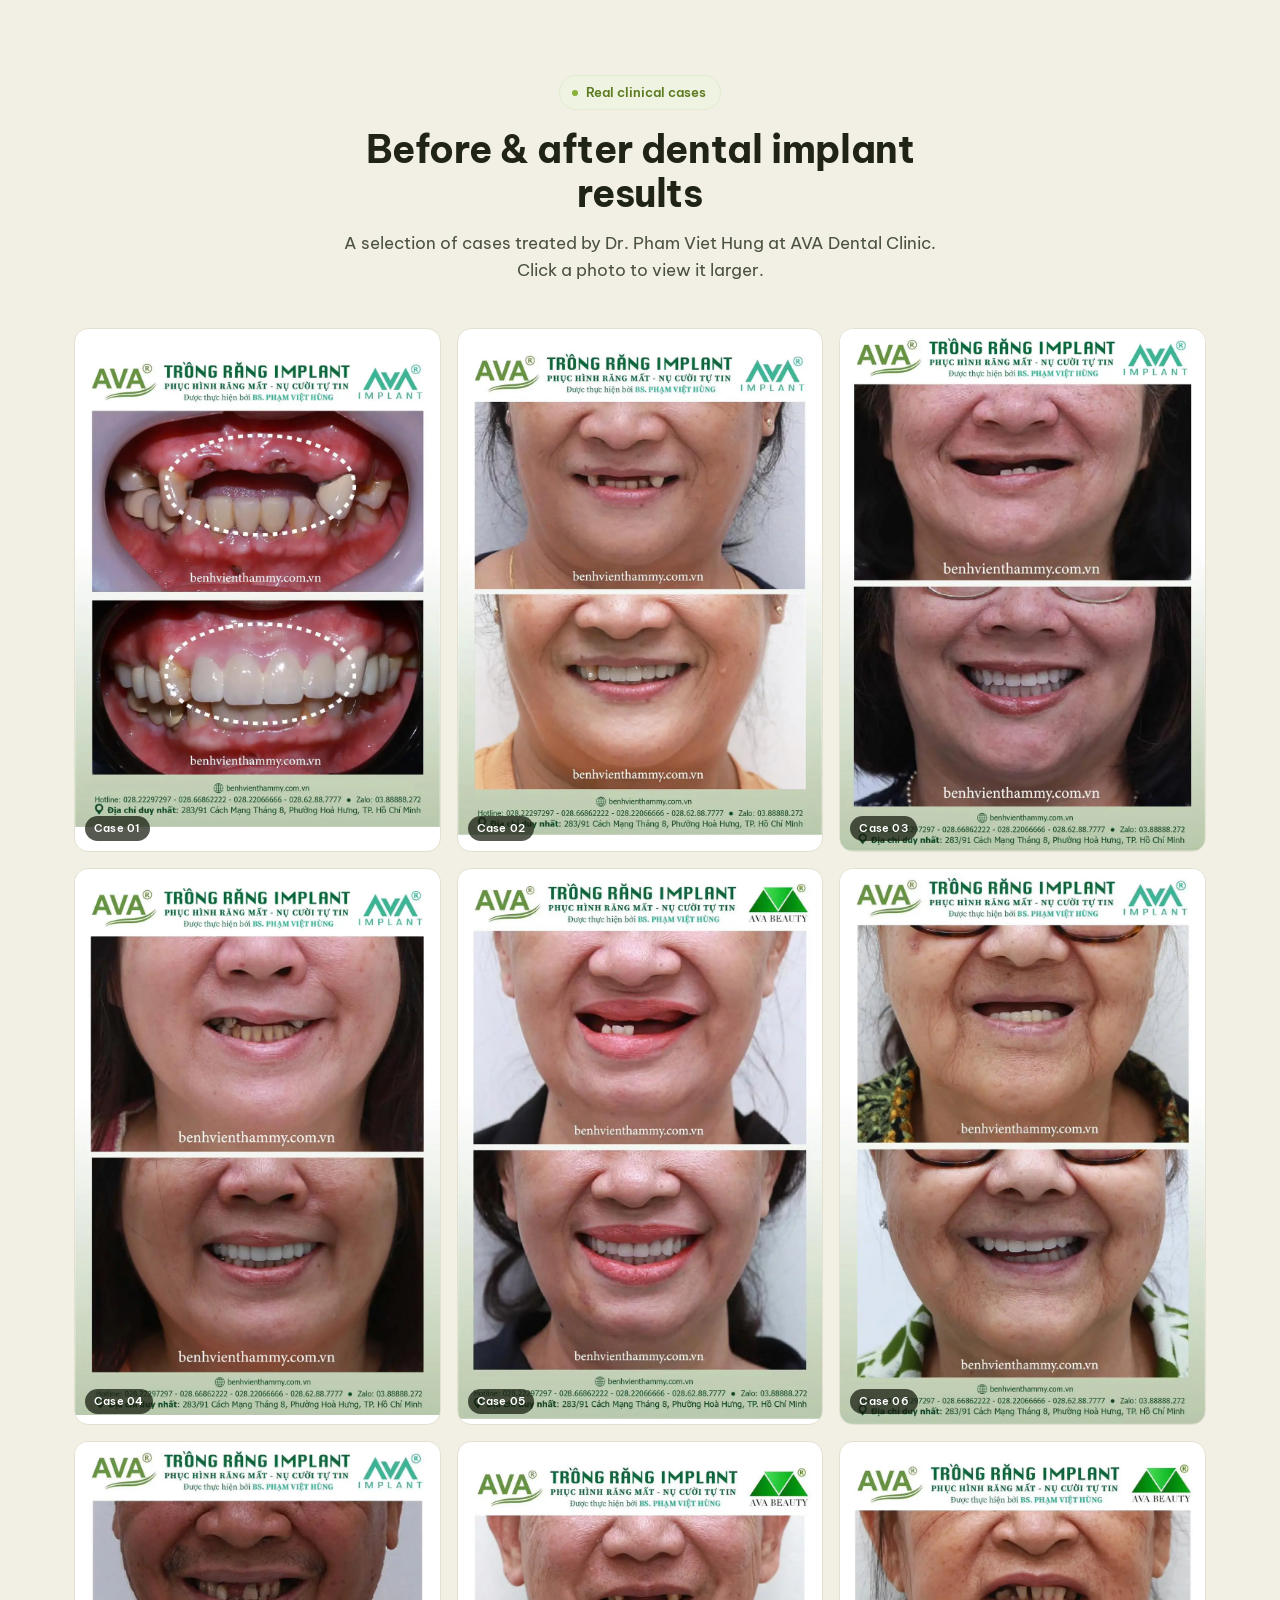
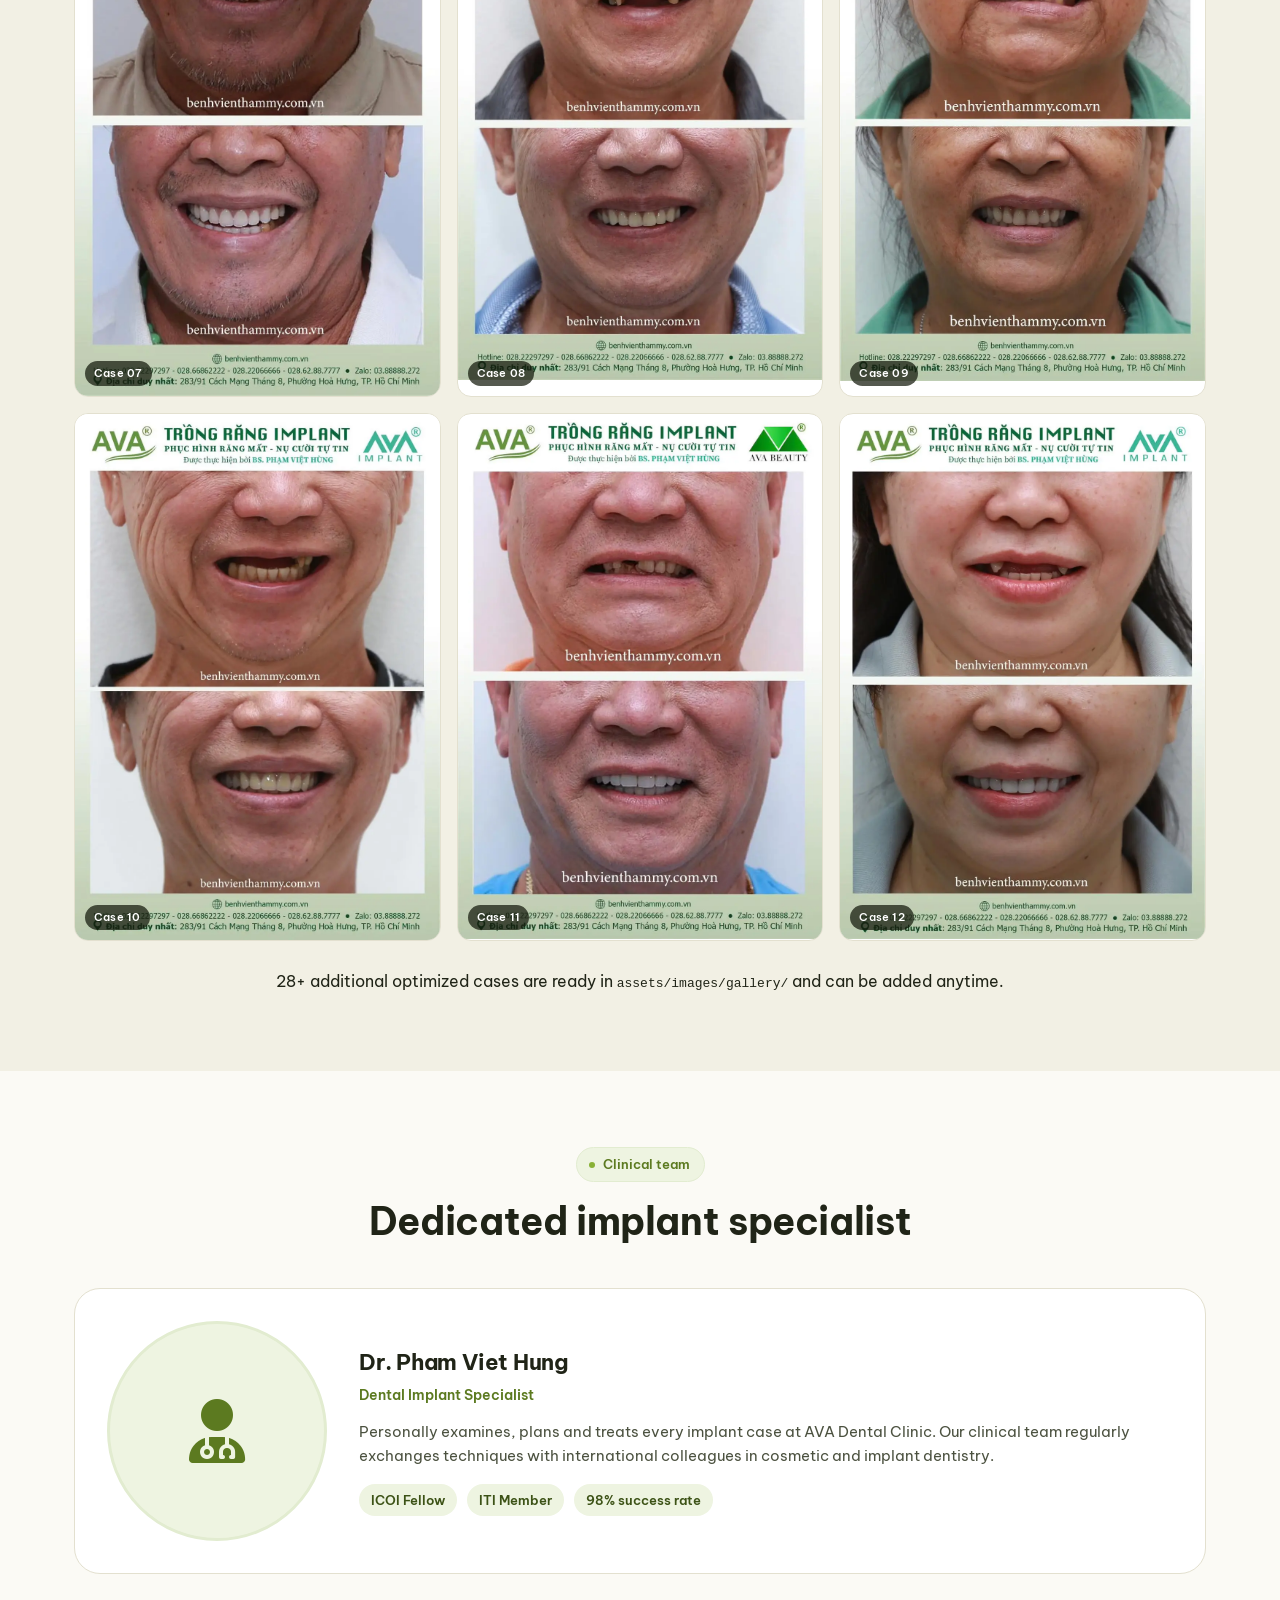
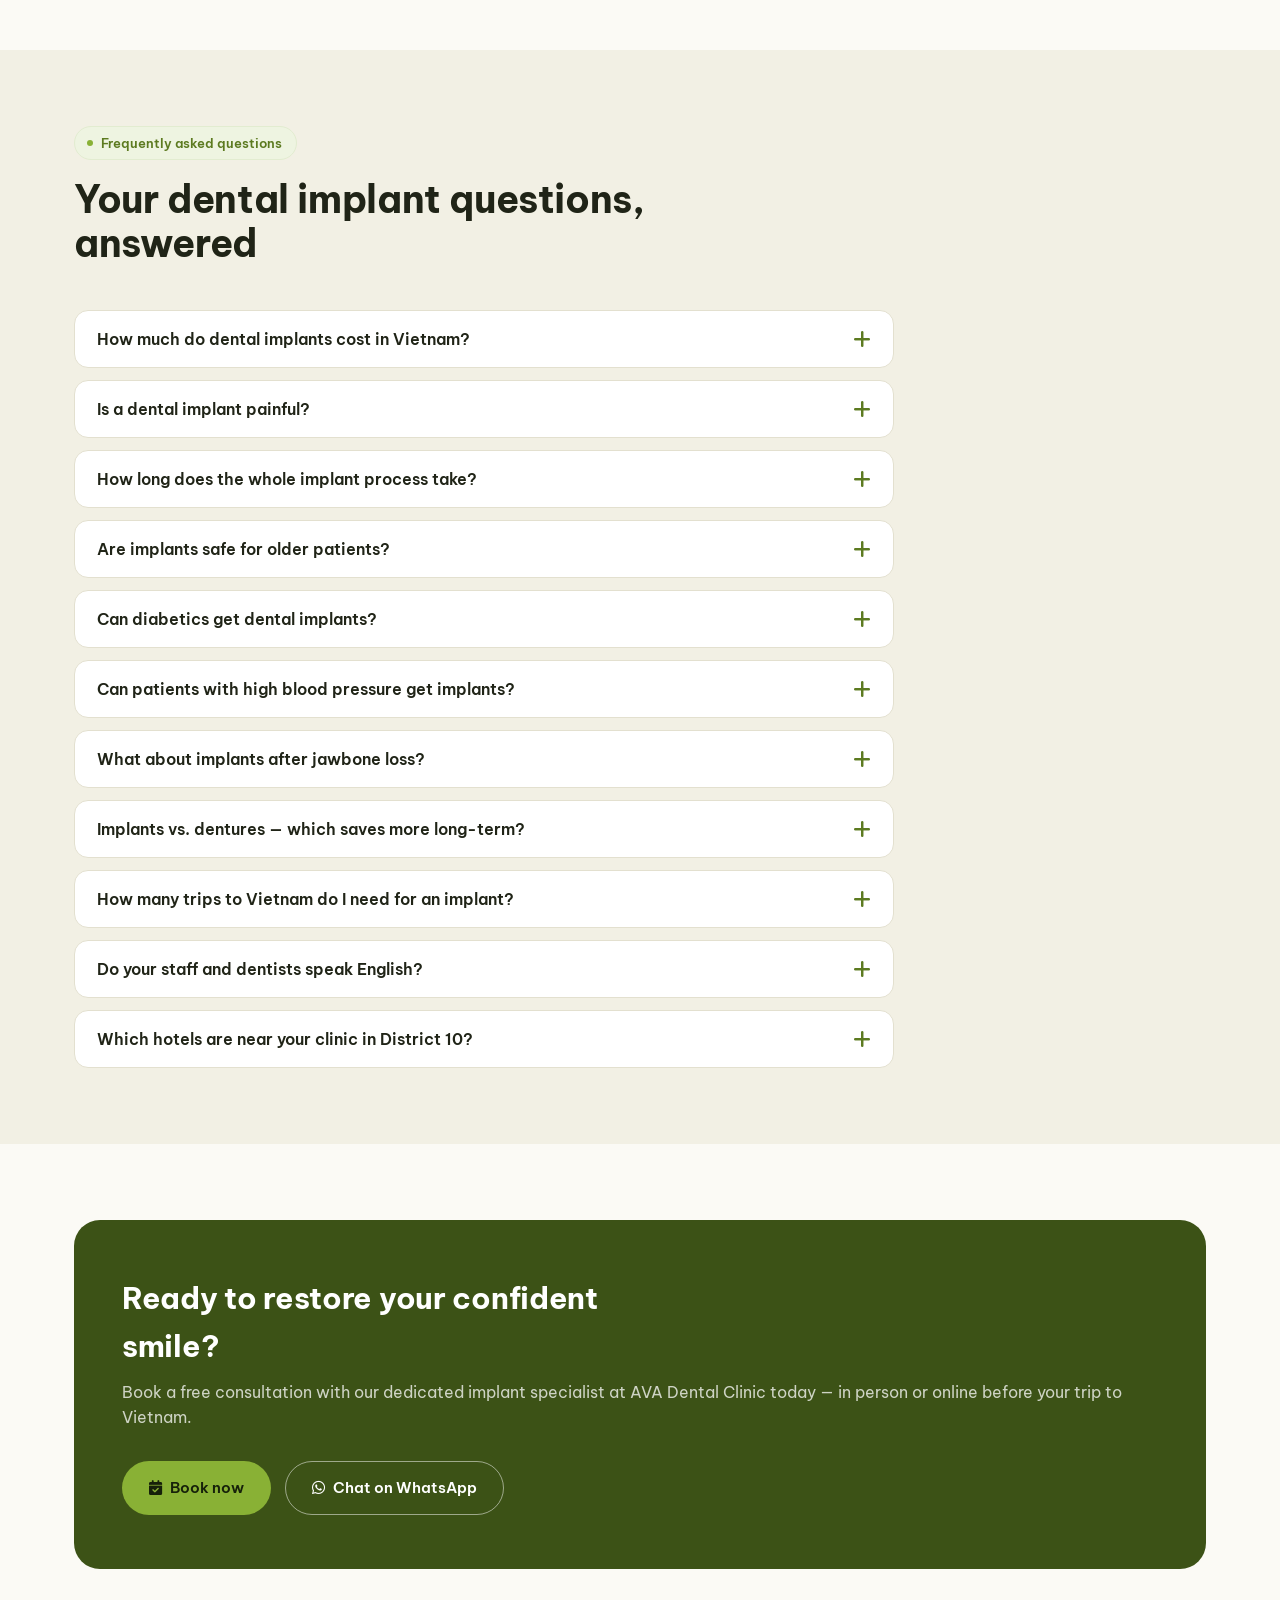
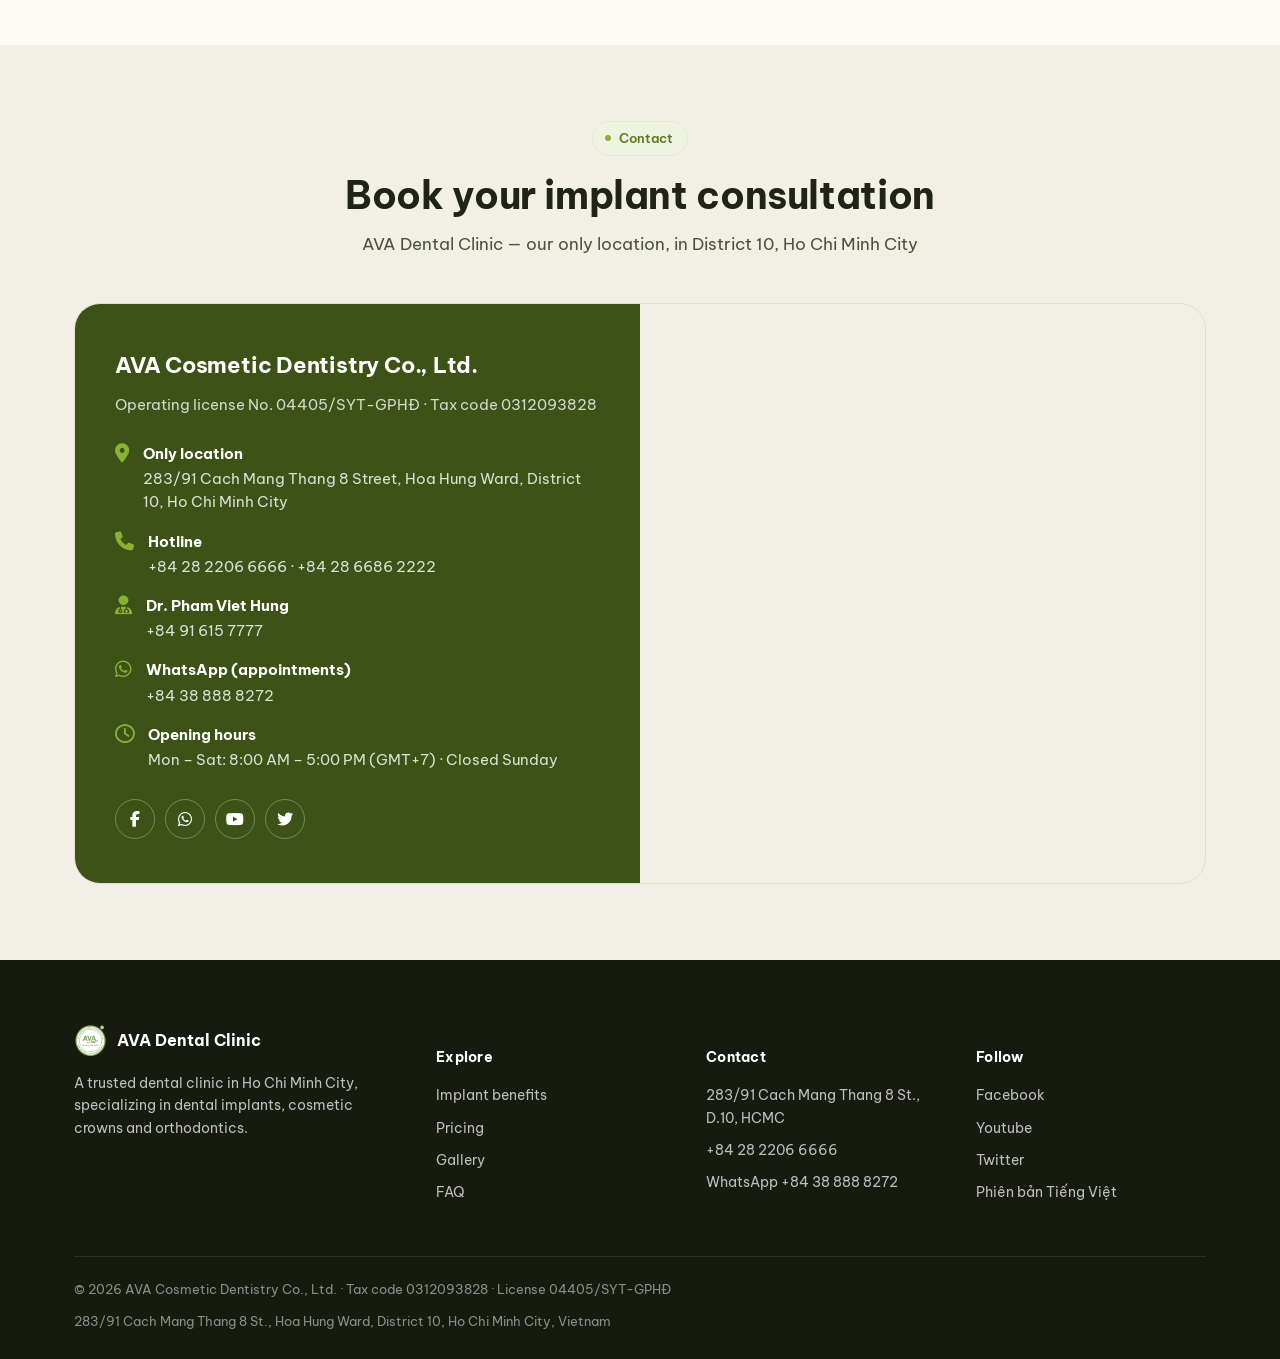
==== commit cda0e5a6: "Add files via upload" ====
--- a/en/index.html
+++ b/en/index.html
@@ -5,7 +5,7 @@
 <meta name="viewport" content="width=device-width, initial-scale=1, viewport-fit=cover">
 <title>Dental Implants Ho Chi Minh City | Dental Implants Vietnam – AVA Dental Clinic</title>
 <meta name="description" content="Dental implants in Ho Chi Minh City at AVA Dental Clinic, District 10 — 98% success rate, US/EU/Korean implant brands, transparent pricing. Trusted by overseas Vietnamese and expats living in Vietnam.">
-<meta name="keywords" content="dental implants Ho Chi Minh City, dental implants Vietnam, dental implant cost Vietnam, dental implants for expats, dental implants for overseas Vietnamese, dental implant tourism Vietnam">
+<meta name="keywords" content="dental implants Ho Chi Minh City, dental implants Vietnam, dental implant cost Vietnam, dental implants for expats, dental implants for overseas Vietnamese, Vietnam dental tourism, ICOI ITI accredited dentist Vietnam">
 <meta name="robots" content="index, follow">
 <meta name="author" content="AVA Dental Clinic">
 <link rel="canonical" href="https://caygheprangava.com/en/">
@@ -62,12 +62,29 @@
   "openingHoursSpecification": [
     { "@type": "OpeningHoursSpecification", "dayOfWeek": ["Monday","Tuesday","Wednesday","Thursday","Friday","Saturday"], "opens": "08:00", "closes": "17:00" }
   ],
+  "sameAs": [
     "https://www.facebook.com/NhaKhoaAVA/",
     "https://twitter.com/NhaKhoaAVAdenta",
     "https://www.youtube.com/@NhaKhoaAVA"
   ],
   "medicalSpecialty": "Dentistry",
-  "availableService": { "@type": "MedicalProcedure", "name": "Dental Implant Surgery" }
+  "availableService": { "@type": "MedicalProcedure", "name": "Dental Implant Surgery" },
+  "employee": {
+    "@type": "Person",
+    "@id": "https://caygheprangava.com/bac-si-pham-viet-hung/#person",
+    "name": "Pham Viet Hung",
+    "honorificPrefix": "Dr.",
+    "jobTitle": "Dental Implant Specialist",
+    "identifier": { "@type": "PropertyValue", "name": "Vietnam Medical Practice Certificate", "propertyID": "CCHN", "value": "008280/HCM-CCHN" },
+    "alumniOf": { "@type": "CollegeOrUniversity", "name": "University of Medicine and Pharmacy at Ho Chi Minh City" },
+    "memberOf": [
+      { "@type": "Organization", "name": "ICOI (International Congress of Oral Implantologists)" },
+      { "@type": "Organization", "name": "ITI (International Team for Implantology)" }
+    ],
+    "url": "https://caygheprangava.com/en/bac-si-pham-viet-hung/",
+    "worksFor": { "@id": "https://caygheprangava.com/en/#dentist" },
+    "image": "https://caygheprangava.com/assets/images/bac-si/bac-si-pham-viet-hung-chan-dung.jpg"
+  }
 }
 </script>
 
@@ -83,7 +100,10 @@
     { "@type": "Question", "name": "Can patients with diabetes get dental implants?", "acceptedAnswer": { "@type": "Answer", "text": "Yes, patients with well-controlled blood sugar (typically HbA1c under 7%) can safely receive dental implants. Stable blood sugar supports proper healing and lowers the risk of infection around the implant." } },
     { "@type": "Question", "name": "Can patients with high blood pressure get dental implants?", "acceptedAnswer": { "@type": "Answer", "text": "Patients whose blood pressure is well managed with medication can safely undergo implant surgery. The clinical team checks blood pressure and medication history beforehand and monitors the patient closely throughout the procedure." } },
     { "@type": "Question", "name": "Can dental implants be placed after bone loss (jawbone atrophy)?", "acceptedAnswer": { "@type": "Answer", "text": "For patients with significant bone loss from long-term tooth loss, the dentist may recommend a bone graft or sinus lift before implant placement, or use techniques such as All-on-4/All-on-6 that require less bone grafting." } },
-    { "@type": "Question", "name": "Dental implants vs. dentures — which saves more money in the long run?", "acceptedAnswer": { "@type": "Answer", "text": "Dentures cost less upfront but chew at only 30-40% of natural bite force and typically need to be relined or replaced within a few years as the jawbone shrinks. Implants cost more initially but can last 15-20 years or longer, restore near-natural chewing, and prevent bone loss — making them the more economical option over time for most patients." } }
+    { "@type": "Question", "name": "Dental implants vs. dentures — which saves more money in the long run?", "acceptedAnswer": { "@type": "Answer", "text": "Dentures cost less upfront but chew at only 30-40% of natural bite force and typically need to be relined or replaced within a few years as the jawbone shrinks. Implants cost more initially but can last 15-20 years or longer, restore near-natural chewing, and prevent bone loss — making them the more economical option over time for most patients." } },
+    { "@type": "Question", "name": "How many trips to Vietnam do I need to complete a dental implant?", "acceptedAnswer": { "@type": "Answer", "text": "Most overseas patients complete treatment in two trips: the first for the exam, 3D scan and implant placement (about 5-7 days), and the second, 2-6 months later once the bone has healed, for the final crown fitting (about 3-5 days). Your treatment plan and trip timing are confirmed in advance so you can book flights and accommodation around it." } },
+    { "@type": "Question", "name": "Do your staff and dentists speak English?", "acceptedAnswer": { "@type": "Answer", "text": "Yes. Our dedicated implant specialist and patient coordination team communicate directly in English throughout your consultation, treatment planning and follow-up care, so overseas Vietnamese and international patients never need a translator." } },
+    { "@type": "Question", "name": "Which hotels are near the clinic in District 10, Ho Chi Minh City?", "acceptedAnswer": { "@type": "Answer", "text": "AVA Dental Clinic is on Cach Mang Thang 8 Street, District 10 — a short ride from hotels around District 1, District 3 and District 10 itself. Our team can suggest nearby accommodation options and help plan your visit once your appointment dates are confirmed." } }
   ]
 }
 </script>
@@ -101,6 +121,7 @@
       <a href="#doi-tuong">Who it's for</a>
       <a href="#bang-gia">Pricing</a>
       <a href="#hinh-anh">Gallery</a>
+      <a href="/en/warranty-policy/">Warranty</a>
       <a href="#faq">FAQ</a>
       <a href="#lien-he">Contact</a>
     </nav>
@@ -120,7 +141,7 @@
         <span class="pill-badge">98% success rate</span>
       </div>
       <h1>Dental <span class="accent">Implants</span> in Ho Chi Minh City — chew and smile like you never lost a tooth</h1>
-      <p class="hero-sub">AVA Dental Clinic specializes in dental implant surgery in District 10, Ho Chi Minh City, welcoming overseas Vietnamese, expats living in HCMC, and international patients combining travel with dental care. Genuine implant systems from Korea, the USA, Italy, France, Germany, Sweden and Switzerland, backed by over 50 years of clinical evidence worldwide.</p>
+      <p class="hero-sub">AVA Dental Clinic specializes in dental implant surgery in Ho Chi Minh City, welcoming overseas Vietnamese, expats living in HCMC, and international patients on a Vietnam dental tourism trip. Genuine implant systems from Korea, the USA, Italy, France, Germany, Sweden and Switzerland, backed by over 50 years of clinical evidence worldwide.</p>
       <div class="hero-cta-row">
         <a href="#dat-lich" class="btn btn-primary"><i class="fa-solid fa-calendar-check"></i> Book a free consultation</a>
         <a href="tel:+842822066666" class="btn btn-outline"><i class="fa-solid fa-phone"></i> Call the clinic</a>
@@ -143,6 +164,22 @@
         <i class="fa-solid fa-shield-heart"></i>
         <div><b>Safe &amp; gentle</b><span>Local anesthesia, minimally invasive</span></div>
       </div>
+    </div>
+  </div>
+</section>
+
+<section class="trust-strip">
+  <div class="container">
+    <div class="trust-strip-head">
+      <i class="fa-solid fa-award"></i>
+      <span>Accredited by ICOI &amp; ITI — International Standard Implantology</span>
+    </div>
+    <div class="trust-strip-items">
+      <div class="trust-strip-item"><i class="fa-solid fa-certificate"></i> ICOI Fellow — International Congress of Oral Implantologists</div>
+      <div class="trust-strip-divider"></div>
+      <div class="trust-strip-item"><i class="fa-solid fa-certificate"></i> ITI Member — International Team for Implantology</div>
+      <div class="trust-strip-divider"></div>
+      <div class="trust-strip-item"><i class="fa-solid fa-graduation-cap"></i> University of Medicine and Pharmacy at HCMC</div>
     </div>
   </div>
 </section>
@@ -229,7 +266,8 @@
     <div class="section-head">
       <span class="kicker"><span class="dot"></span>Dental implant cost in Vietnam</span>
       <h2>Reference pricing for dental implants</h2>
-      <p>Your exact cost is confirmed after an examination, imaging, and a jawbone assessment tailored to your case.</p>
+      <p>Your exact cost is confirmed after an examination, imaging, and a jawbone assessment tailored to your case. All prices below are quoted in USD.</p>
+      <span class="no-hidden-fees"><i class="fa-solid fa-shield-check"></i> No hidden fees — the quote you receive is the price you pay</span>
     </div>
     <div class="price-tables-grid">
       <div class="price-table-wrap">
@@ -237,7 +275,7 @@
           <caption>Implant restoration pricing</caption>
           <thead><tr><th>Item</th><th>Reference price</th></tr></thead>
           <tbody>
-            <tr><td>Immediate temporary crown on implant (PMMA)</td><td class="price">1,500,000 VND / tooth</td></tr>
+            <tr><td>Immediate temporary crown on implant (PMMA)</td><td class="price">~60 USD / tooth</td></tr>
             <tr><td>Immediate temporary teeth on All-on implants</td><td class="price">1,000 USD / arch</td></tr>
             <tr><td>Final composite teeth on All-on implants</td><td class="price">1,500 USD / arch</td></tr>
             <tr><td>Final porcelain teeth on All-on implants</td><td class="price">4,000 USD / arch</td></tr>
@@ -264,7 +302,21 @@
         </table>
       </div>
     </div>
-    <p class="price-note">* Reference prices, excluding bone grafting/sinus lift when required, and subject to seasonal offers. Please contact us by phone, Zalo or WhatsApp/email for an accurate quote based on your case — a great option to plan alongside a trip to Vietnam.</p>
+    <p class="price-note">* Reference prices in USD, excluding bone grafting/sinus lift when required, and subject to seasonal offers. Approximate AUD/EUR/GBP equivalents are available on request at consultation. Please contact us by phone, WhatsApp or email for an accurate, no-hidden-fees quote based on your case — a great option to plan alongside a trip to Vietnam.</p>
+  </div>
+</section>
+
+<section class="section" id="warranty">
+  <div class="container">
+    <div class="cta-banner">
+      <div>
+        <h2><i class="fa-solid fa-shield-heart"></i> Global implant warranty for dental tourism patients</h2>
+        <p>Genuine implant fixtures (Straumann, Nobel Biocare and other partner brands) carry the manufacturer's global warranty, so you're covered even after you fly home. See how it works and what's included.</p>
+      </div>
+      <div class="cta-actions">
+        <a href="/en/warranty-policy/" class="btn btn-primary"><i class="fa-solid fa-file-shield"></i> Read the warranty policy</a>
+      </div>
+    </div>
   </div>
 </section>
 
@@ -338,9 +390,9 @@
         <div class="role">Dental Implant Specialist</div>
         <p>Personally examines, plans and treats every implant case at AVA Dental Clinic. Our clinical team regularly exchanges techniques with international colleagues in cosmetic and implant dentistry.</p>
         <div class="doctor-badges">
-          <span>Implant specialist</span>
+          <span>ICOI Fellow</span>
+          <span>ITI Member</span>
           <span>98% success rate</span>
-          <span>Modern equipment</span>
         </div>
       </div>
     </div>
@@ -385,6 +437,18 @@
       <div class="faq-item">
         <button class="faq-q" aria-expanded="false">Implants vs. dentures — which saves more long-term? <i class="fa-solid fa-plus"></i></button>
         <div class="faq-a"><div class="faq-a-inner">Dentures are cheaper upfront but chew less effectively and need replacing every few years as bone shrinks. Implants cost more initially but typically last 15-20+ years, making them more cost-effective over time.</div></div>
+      </div>
+      <div class="faq-item">
+        <button class="faq-q" aria-expanded="false">How many trips to Vietnam do I need for an implant? <i class="fa-solid fa-plus"></i></button>
+        <div class="faq-a"><div class="faq-a-inner">Most overseas patients need two trips: the first (5-7 days) for the exam, 3D scan and implant placement, and the second (3-5 days), 2-6 months later once healing is complete, for the final crown. We plan your treatment schedule in advance so you can book flights and accommodation around it.</div></div>
+      </div>
+      <div class="faq-item">
+        <button class="faq-q" aria-expanded="false">Do your staff and dentists speak English? <i class="fa-solid fa-plus"></i></button>
+        <div class="faq-a"><div class="faq-a-inner">Yes — our implant specialist and patient coordination team communicate directly in English throughout your consultation, treatment and follow-up care, so you won't need a translator.</div></div>
+      </div>
+      <div class="faq-item">
+        <button class="faq-q" aria-expanded="false">Which hotels are near your clinic in District 10? <i class="fa-solid fa-plus"></i></button>
+        <div class="faq-a"><div class="faq-a-inner">The clinic is on Cach Mang Thang 8 Street, District 10 — a short ride from hotels in District 1, District 3 and District 10. Our team can recommend nearby accommodation once your appointment dates are confirmed.</div></div>
       </div>
     </div>
   </div>
@@ -399,7 +463,7 @@
       </div>
       <div class="cta-actions">
         <a href="#dat-lich" class="btn btn-primary"><i class="fa-solid fa-calendar-check"></i> Book now</a>
-        <a href="https://zalo.me/0388888272" target="_blank" rel="noopener" class="btn btn-ghost-light"><i class="fa-solid fa-comment-dots"></i> Chat on Zalo</a>
+        <a href="https://wa.me/84388888272" target="_blank" rel="noopener" class="btn btn-ghost-light"><i class="fa-brands fa-whatsapp"></i> Chat on WhatsApp</a>
       </div>
     </div>
   </div>
@@ -420,12 +484,12 @@
           <li><i class="fa-solid fa-location-dot"></i><div><b>Only location</b><span>283/91 Cach Mang Thang 8 Street, Hoa Hung Ward, District 10, Ho Chi Minh City</span></div></li>
           <li><i class="fa-solid fa-phone"></i><div><b>Hotline</b><span><a href="tel:+842822066666">+84 28 2206 6666</a> · <a href="tel:+842866862222">+84 28 6686 2222</a></span></div></li>
           <li><i class="fa-solid fa-user-doctor"></i><div><b>Dr. Pham Viet Hung</b><span><a href="tel:+84916157777">+84 91 615 7777</a></span></div></li>
-          <li><i class="fa-brands fa-weixin" style="font-family:'Font Awesome 6 Brands'"></i><div><b>Zalo (appointments)</b><span><a href="https://zalo.me/0388888272" target="_blank" rel="noopener">+84 38 888 8272</a></span></div></li>
+          <li><i class="fa-brands fa-whatsapp" style="font-family:'Font Awesome 6 Brands'"></i><div><b>WhatsApp (appointments)</b><span><a href="https://wa.me/84388888272" target="_blank" rel="noopener">+84 38 888 8272</a></span></div></li>
           <li><i class="fa-regular fa-clock"></i><div><b>Opening hours</b><span>Mon – Sat: 8:00 AM – 5:00 PM (GMT+7) · Closed Sunday</span></div></li>
         </ul>
         <div class="contact-social">
           <a href="https://www.facebook.com/NhaKhoaAVA/" target="_blank" rel="noopener" aria-label="Facebook"><i class="fa-brands fa-facebook-f" style="font-family:'Font Awesome 6 Brands'"></i></a>
-          <a href="https://zalo.me/0388888272" target="_blank" rel="noopener" aria-label="Zalo"><i class="fa-solid fa-comment-dots"></i></a>
+          <a href="https://wa.me/84388888272" target="_blank" rel="noopener" aria-label="WhatsApp" class="social-whatsapp"><i class="fa-brands fa-whatsapp"></i></a>
           <a href="https://www.youtube.com/@NhaKhoaAVA" target="_blank" rel="noopener" aria-label="Youtube"><i class="fa-brands fa-youtube" style="font-family:'Font Awesome 6 Brands'"></i></a>
           <a href="https://twitter.com/NhaKhoaAVAdenta" target="_blank" rel="noopener" aria-label="Twitter"><i class="fa-brands fa-twitter" style="font-family:'Font Awesome 6 Brands'"></i></a>
         </div>
@@ -454,7 +518,7 @@
         <ul>
           <li>283/91 Cach Mang Thang 8 St., D.10, HCMC</li>
           <li><a href="tel:+842822066666">+84 28 2206 6666</a></li>
-          <li><a href="https://zalo.me/0388888272">Zalo +84 38 888 8272</a></li>
+          <li><a href="https://wa.me/84388888272">WhatsApp +84 38 888 8272</a></li>
         </ul>
       </div>
       <div>
@@ -476,7 +540,7 @@
 
 <div class="float-sidebar" aria-label="Quick contact">
   <a href="tel:+842822066666" class="fs-hotline" aria-label="Call hotline"><span class="fs-ping"></span><i class="fa-solid fa-phone"></i><span class="fs-label">Call us</span></a>
-  <a href="https://zalo.me/0388888272" target="_blank" rel="noopener" class="fs-zalo" aria-label="Chat on Zalo"><i class="fa-solid fa-comment-dots"></i><span class="fs-label">Zalo chat</span></a>
+  <a href="https://wa.me/84388888272" target="_blank" rel="noopener" class="fs-whatsapp" aria-label="Chat on WhatsApp"><i class="fa-brands fa-whatsapp"></i><span class="fs-label">WhatsApp</span></a>
   <a href="https://m.me/NhaKhoaAVA" target="_blank" rel="noopener" class="fs-messenger" aria-label="Chat on Messenger"><i class="fa-brands fa-facebook-messenger" style="font-family:'Font Awesome 6 Brands'"></i><span class="fs-label">Messenger</span></a>
   <button class="fs-top" aria-label="Back to top"><i class="fa-solid fa-arrow-up"></i></button>
 </div>
--- a/assets/css/style.css
+++ b/assets/css/style.css
@@ -27,7 +27,11 @@
 }
 
 *,*::before,*::after{ box-sizing: border-box; }
-html{ scroll-behavior: smooth; scroll-padding-top: 84px; }
+html{
+  scroll-behavior: smooth; scroll-padding-top: 84px;
+  overflow-x:hidden; width:100%;
+  overscroll-behavior-x:none;
+}
 body{
   margin:0;
   font-family:"Be Vietnam Pro", "Segoe UI", Arial, sans-serif;
@@ -35,7 +39,9 @@
   background:var(--paper);
   line-height:1.6;
   -webkit-font-smoothing:antialiased;
-  overflow-x:hidden;
+  overflow-x:hidden; width:100%;
+  overscroll-behavior-x:none;
+  position:relative;
 }
 img{ max-width:100%; display:block; }
 a{ color:inherit; text-decoration:none; }
@@ -450,7 +456,7 @@
   table.price-table tbody tr:last-child{ border-bottom:none; }
   table.price-table td{ padding:0; border-bottom:none; white-space:normal; }
   table.price-table td:first-child{ margin-bottom:4px; color:var(--ink-soft); }
-  table.price-table td.price{ font-size:15px; }
+  table.price-table td.price{ font-size:15px; white-space:normal; word-break:break-word; }
   table.price-table caption{ padding:16px 18px 4px; }
 }
 
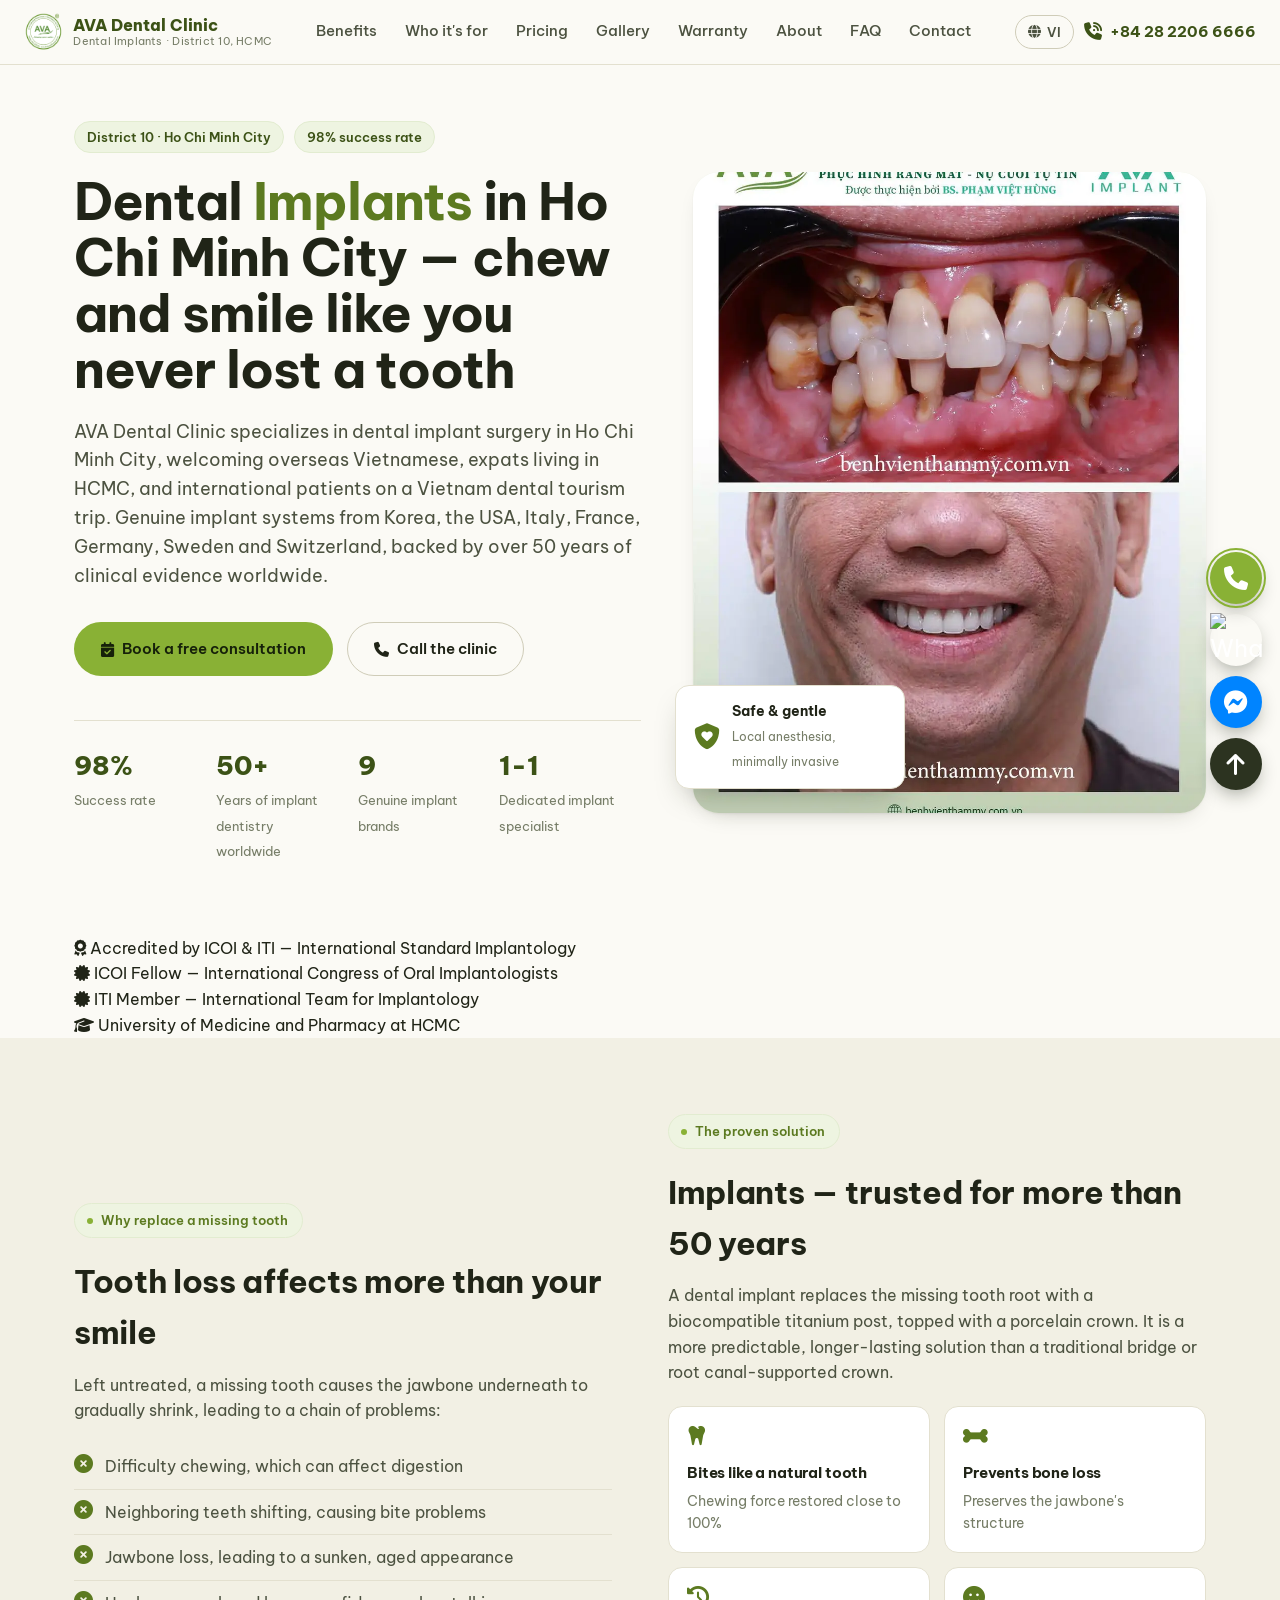
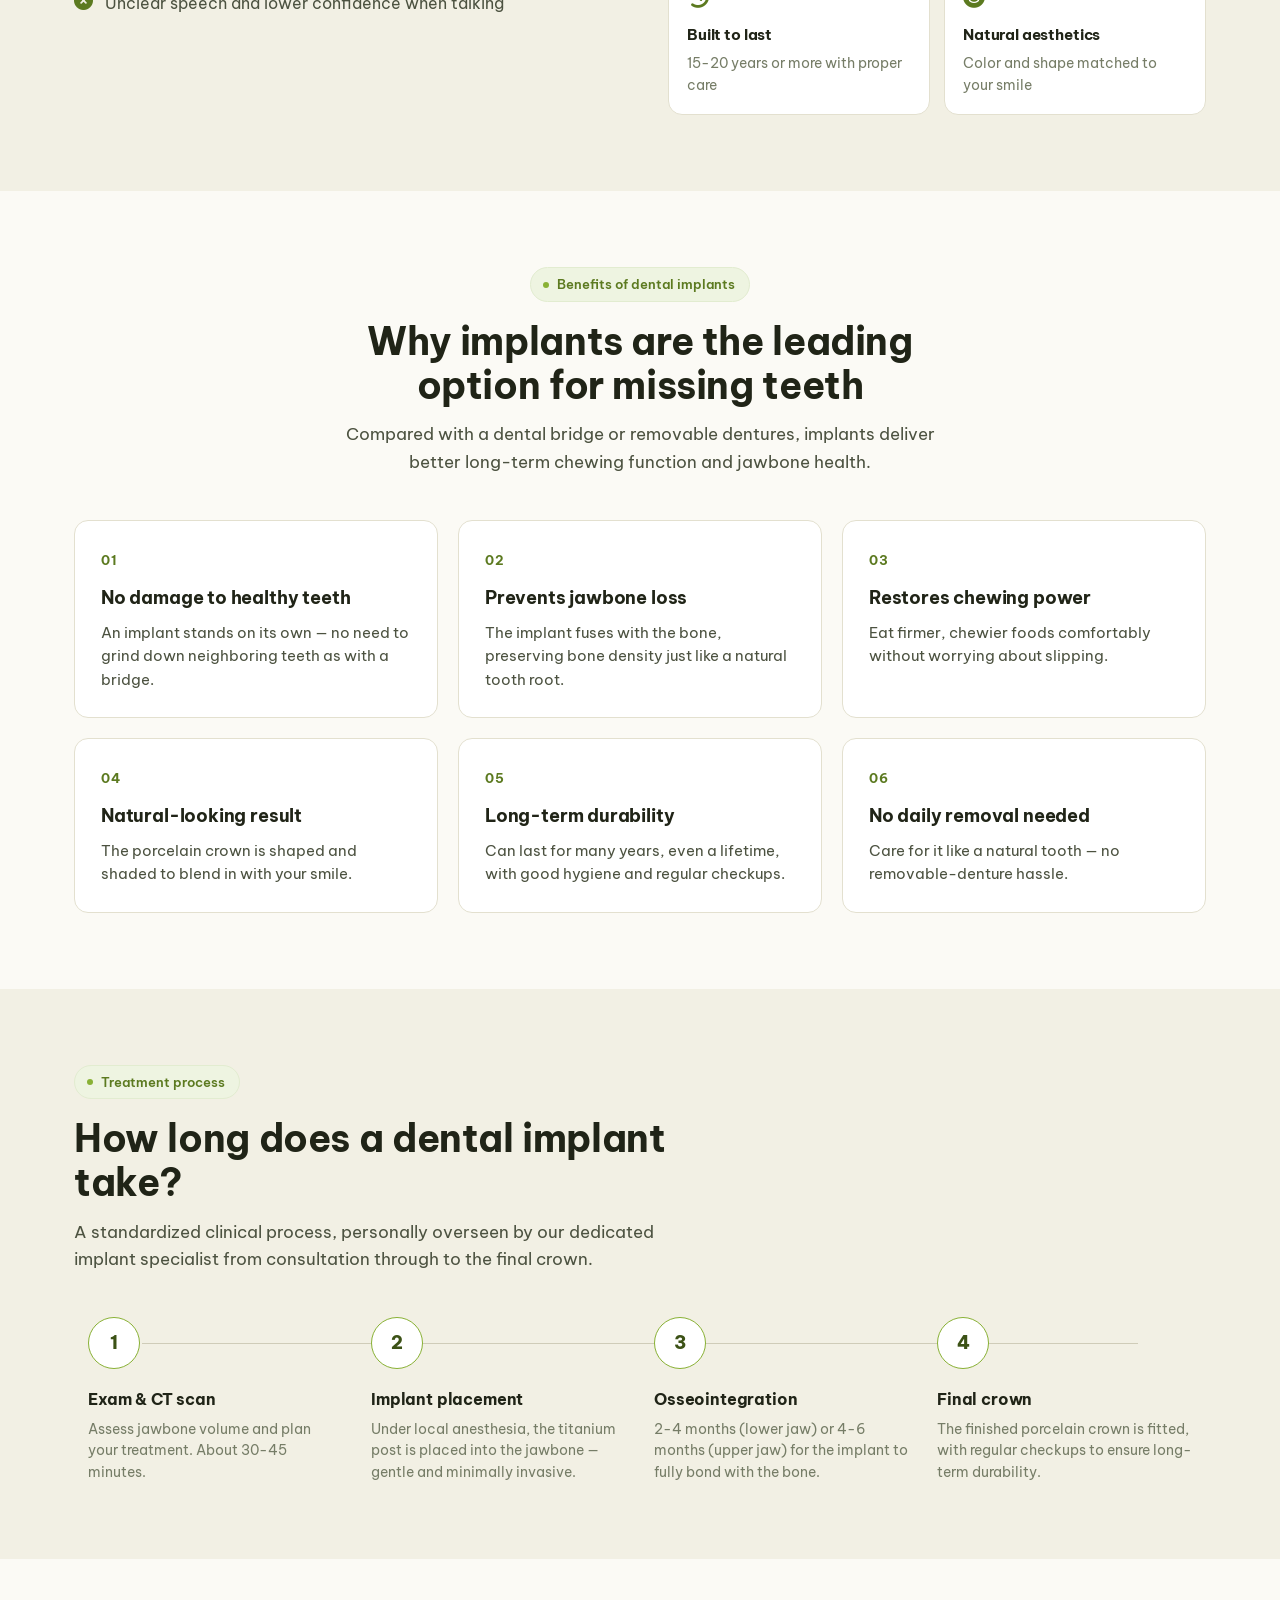
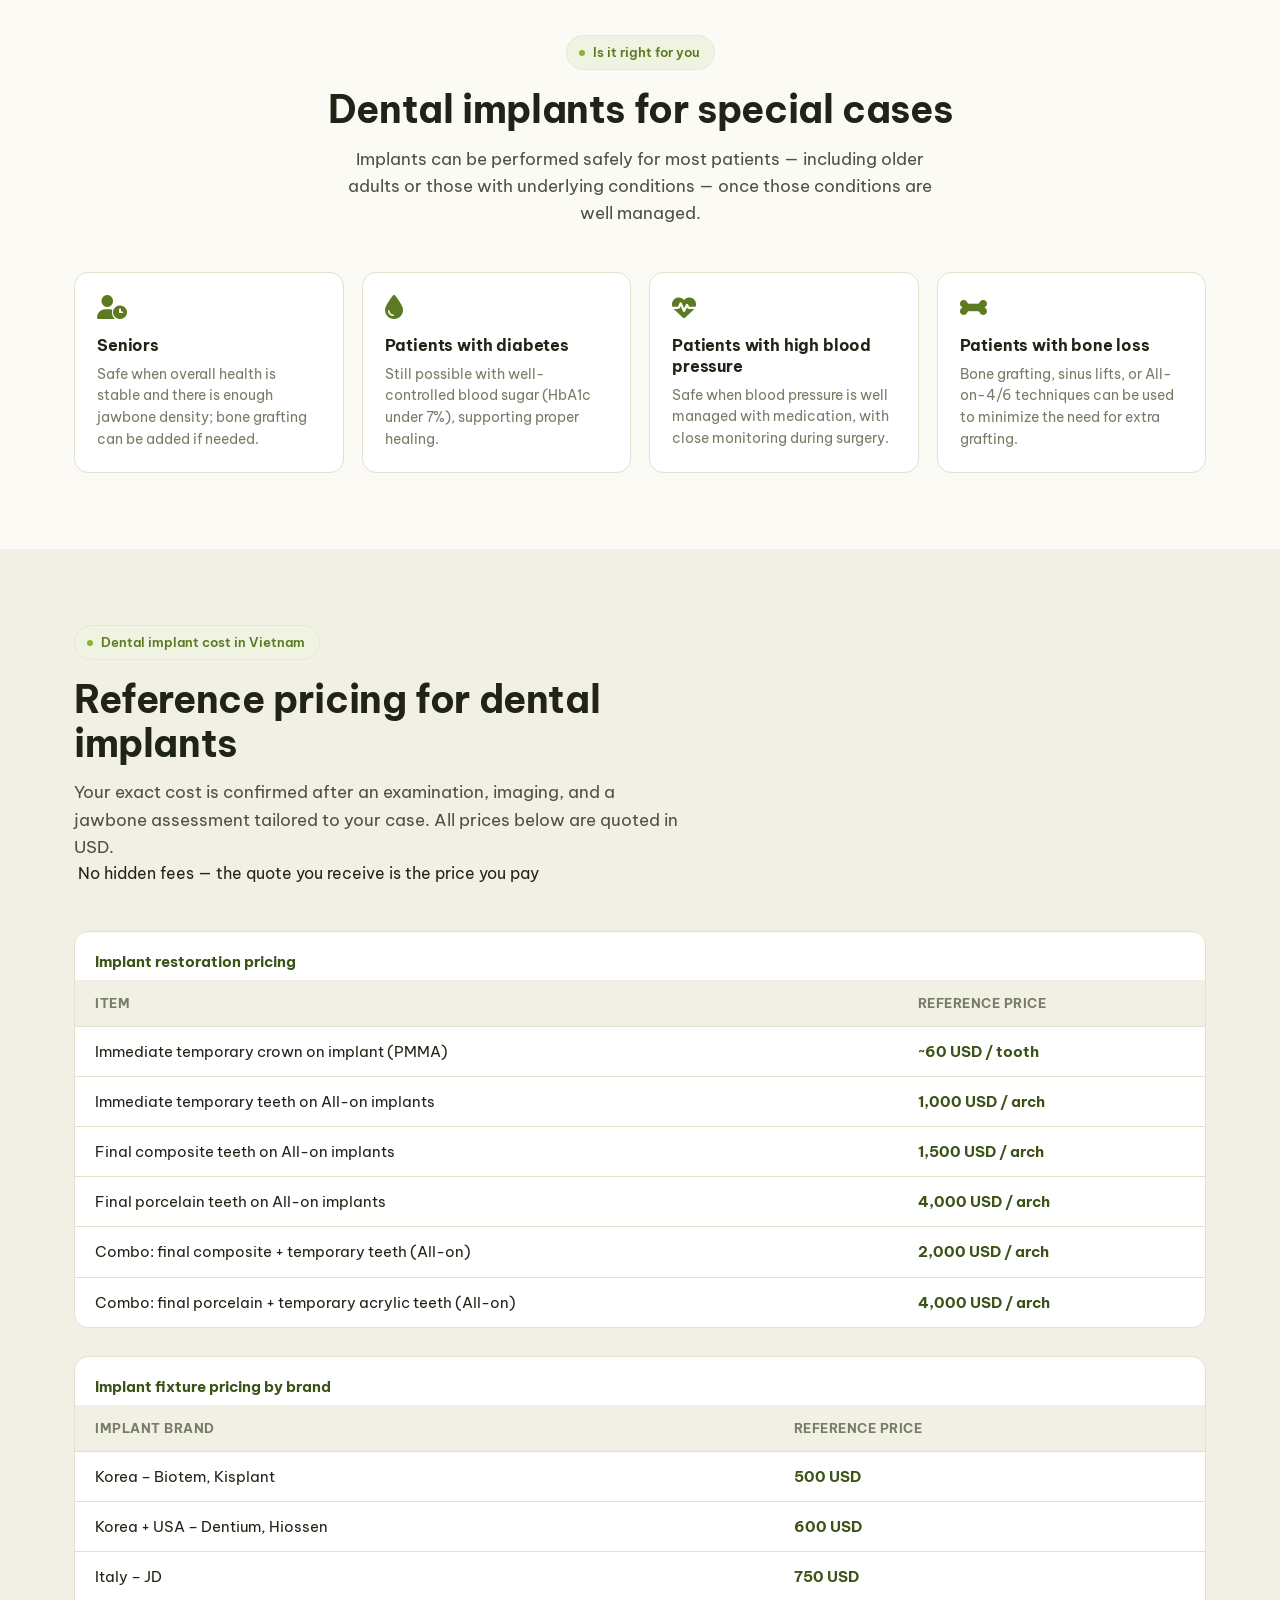
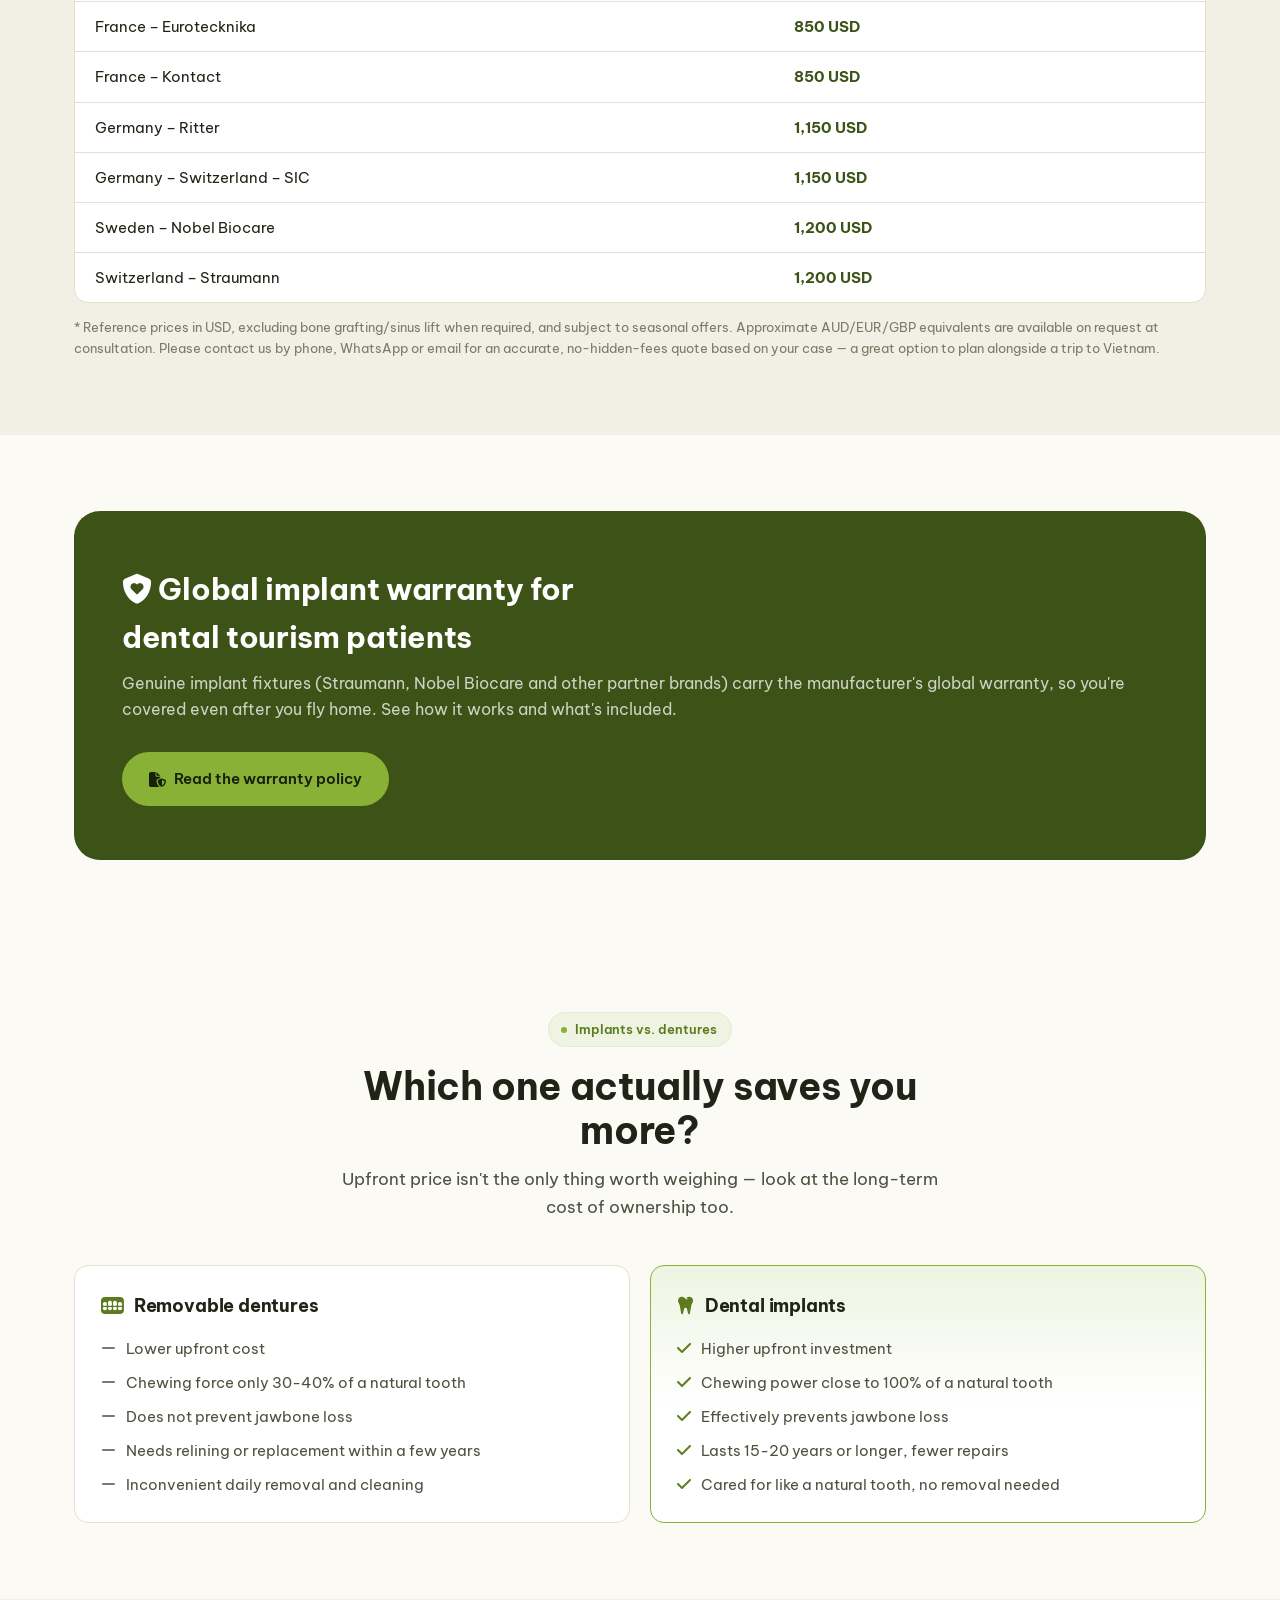
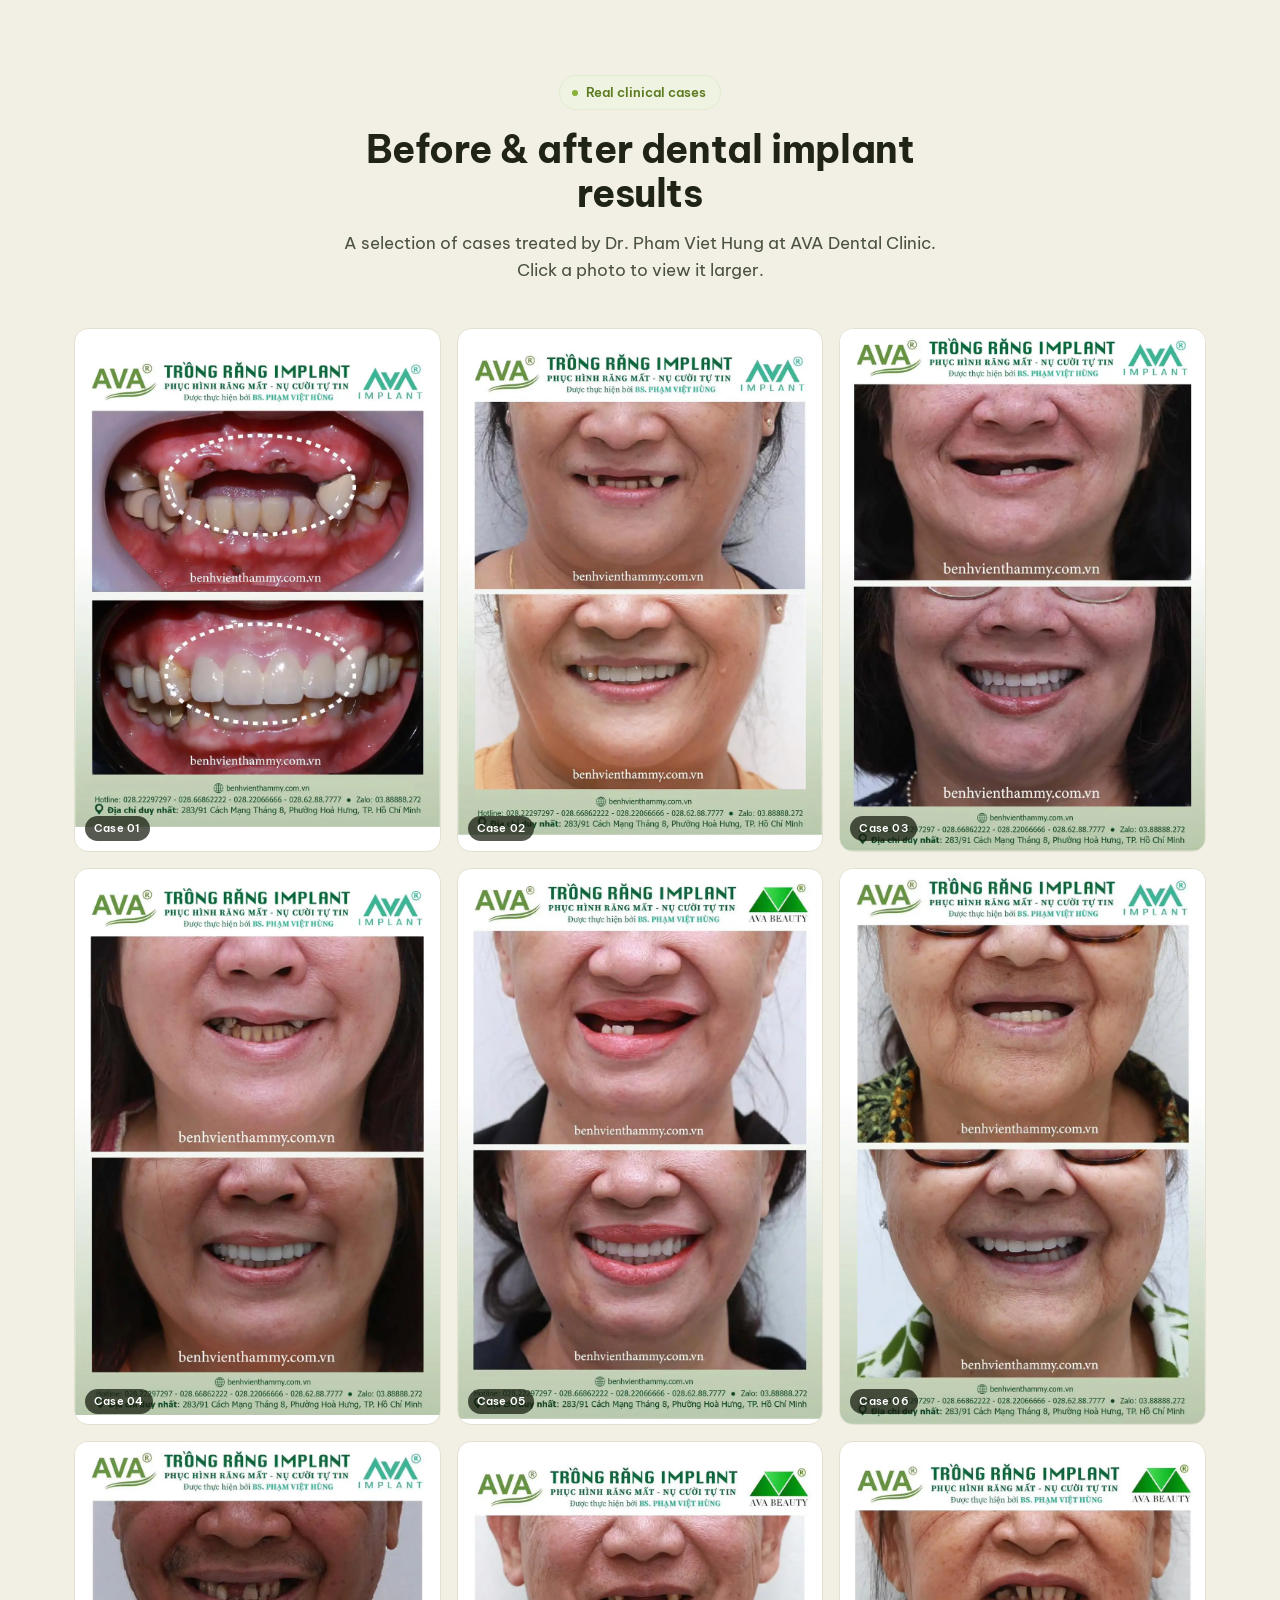
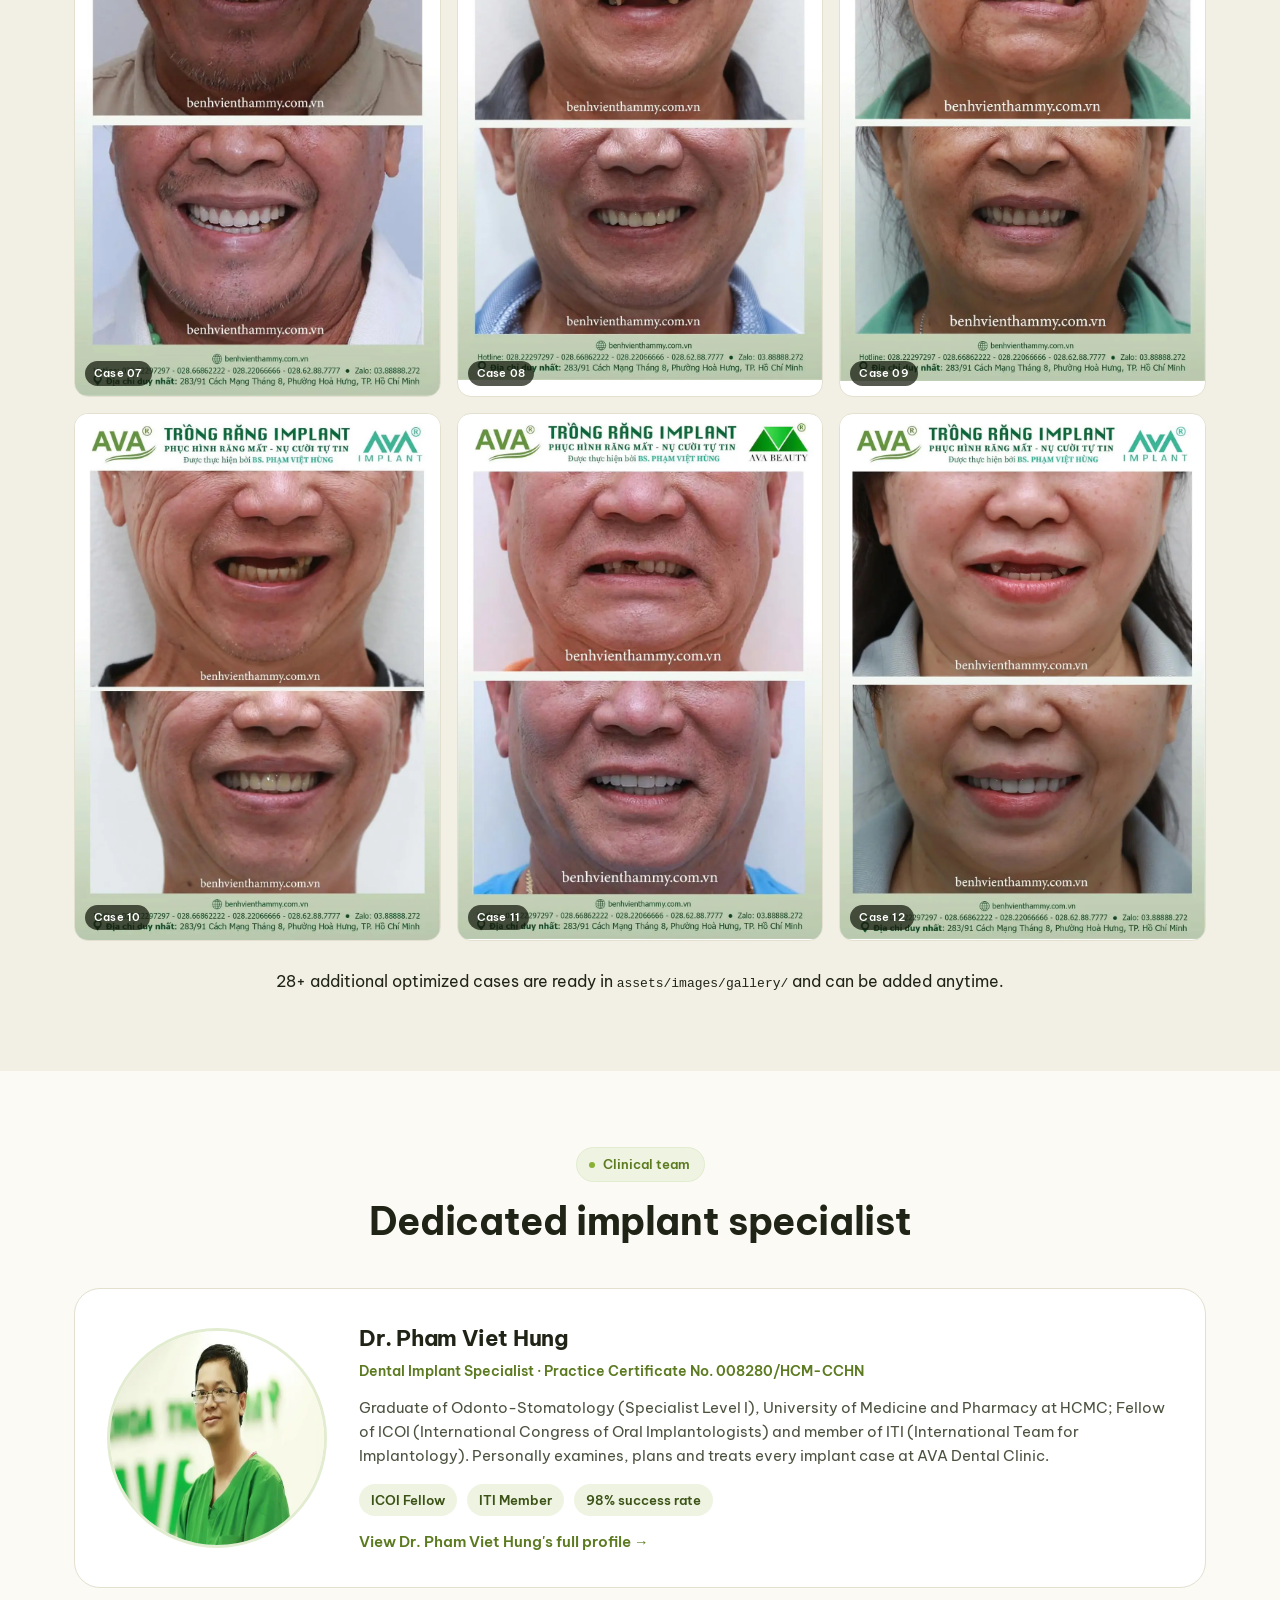
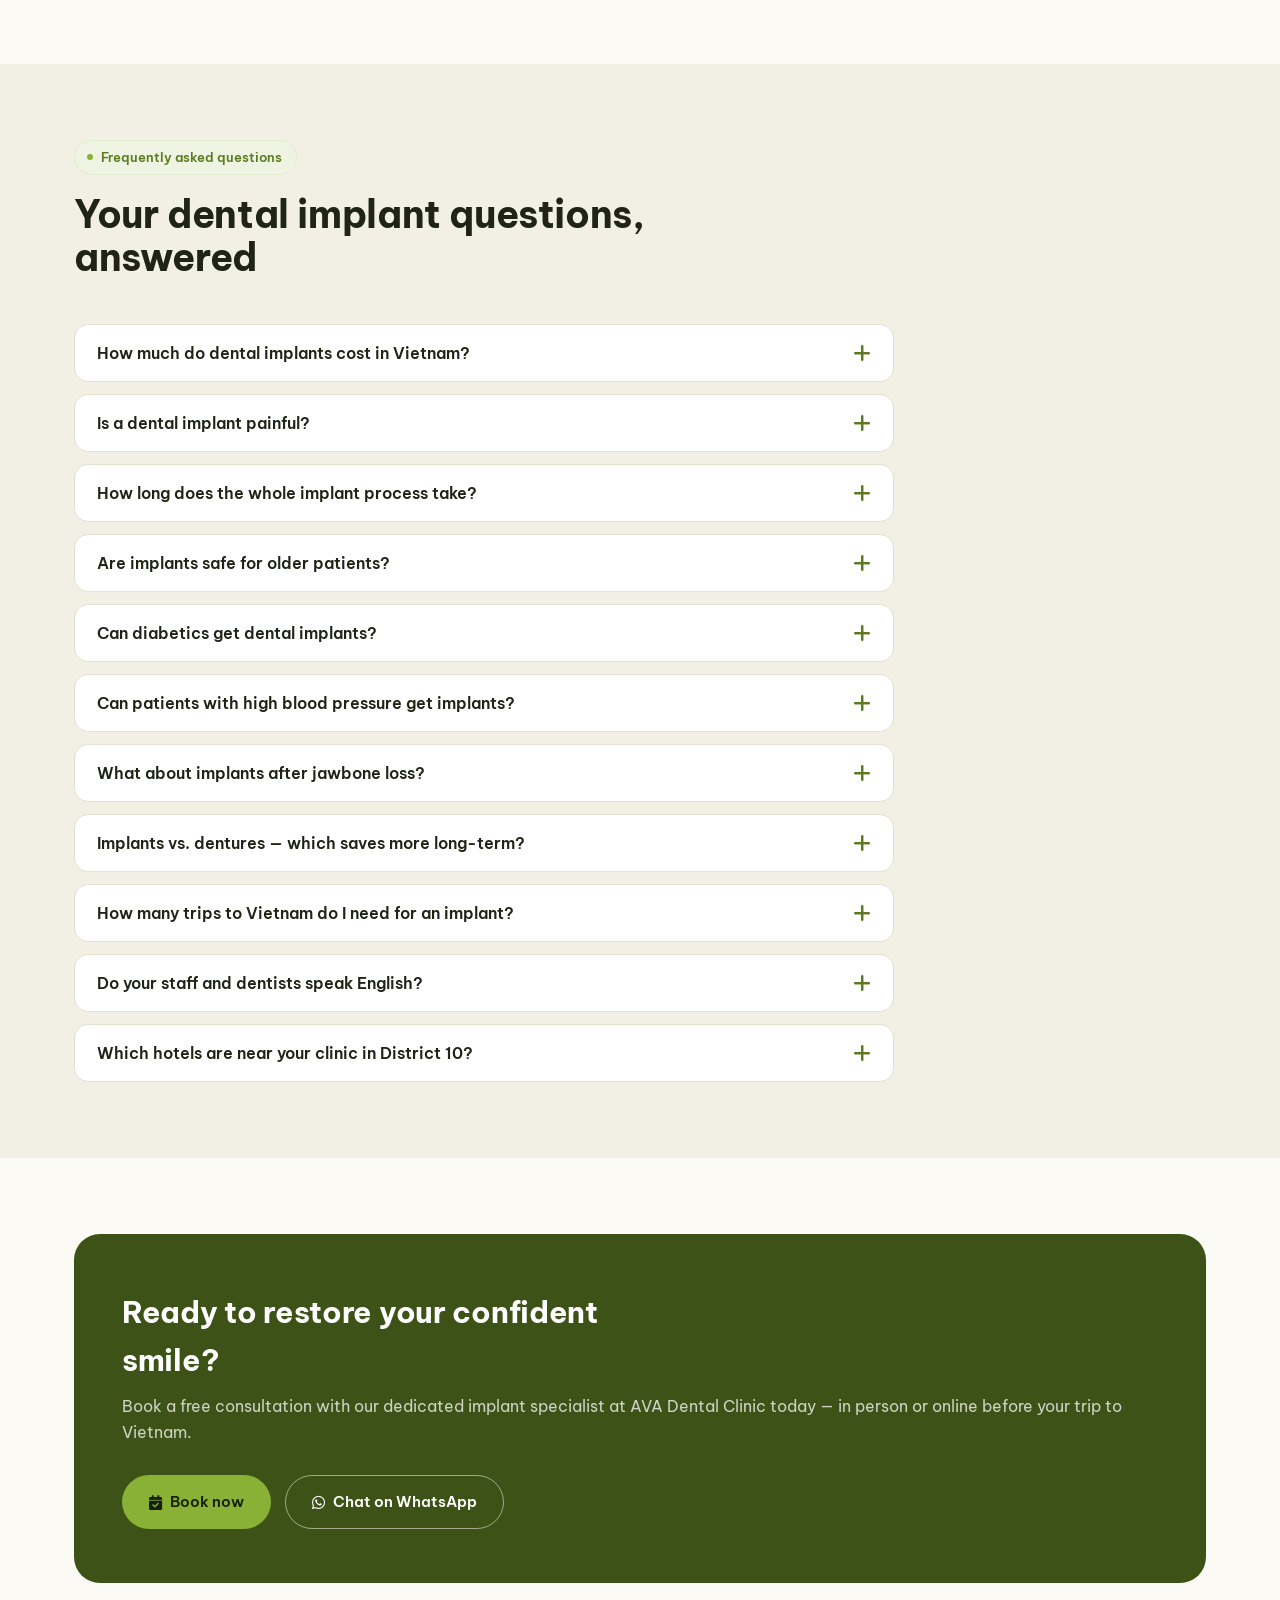
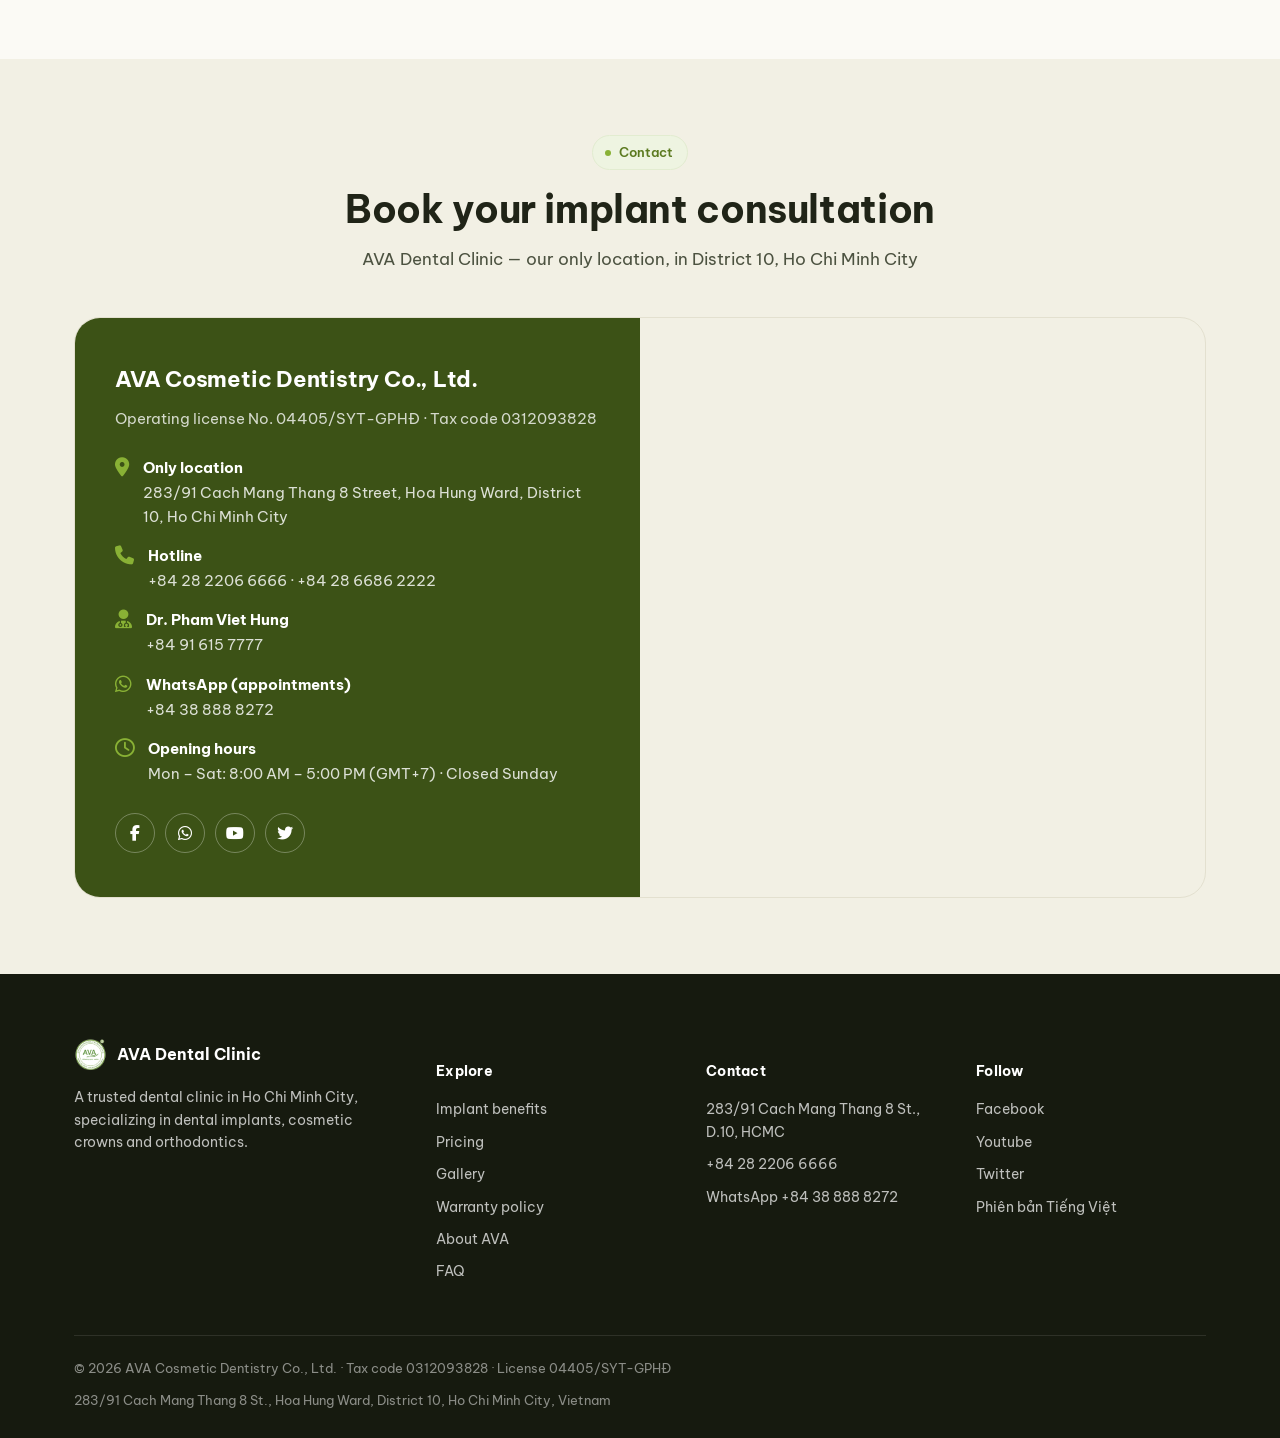
==== commit 2a9c98d0: "Add files via upload" ====
--- a/en/index.html
+++ b/en/index.html
@@ -120,8 +120,9 @@
       <a href="#loi-ich">Benefits</a>
       <a href="#doi-tuong">Who it's for</a>
       <a href="#bang-gia">Pricing</a>
-      <a href="#hinh-anh">Gallery</a>
+      <a href="/en/gallery/">Gallery</a>
       <a href="/en/warranty-policy/">Warranty</a>
+      <a href="/en/about/">About</a>
       <a href="#faq">FAQ</a>
       <a href="#lien-he">Contact</a>
     </nav>
@@ -384,16 +385,17 @@
       <h2>Dedicated implant specialist</h2>
     </div>
     <div class="doctor-card">
-      <div class="doctor-avatar"><i class="fa-solid fa-user-doctor"></i></div>
+      <div class="doctor-avatar"><picture><source srcset="/assets/images/bac-si/bac-si-pham-viet-hung-avatar.webp" type="image/webp"><img src="/assets/images/bac-si/bac-si-pham-viet-hung-avatar.jpg" alt="Portrait of Dr. Pham Viet Hung, Dental Implant Specialist at AVA Dental Clinic" loading="lazy" width="300" height="300"></picture></div>
       <div class="doctor-info">
         <h3>Dr. Pham Viet Hung</h3>
-        <div class="role">Dental Implant Specialist</div>
-        <p>Personally examines, plans and treats every implant case at AVA Dental Clinic. Our clinical team regularly exchanges techniques with international colleagues in cosmetic and implant dentistry.</p>
+        <div class="role">Dental Implant Specialist · Practice Certificate No. 008280/HCM-CCHN</div>
+        <p>Graduate of Odonto-Stomatology (Specialist Level I), University of Medicine and Pharmacy at HCMC; Fellow of ICOI (International Congress of Oral Implantologists) and member of ITI (International Team for Implantology). Personally examines, plans and treats every implant case at AVA Dental Clinic.</p>
         <div class="doctor-badges">
           <span>ICOI Fellow</span>
           <span>ITI Member</span>
           <span>98% success rate</span>
         </div>
+        <a class="doctor-link" href="/en/dr-pham-viet-hung/">View Dr. Pham Viet Hung's full profile &rarr;</a>
       </div>
     </div>
   </div>
@@ -511,7 +513,7 @@
       </div>
       <div>
         <h5>Explore</h5>
-        <ul><li><a href="#loi-ich">Implant benefits</a></li><li><a href="#bang-gia">Pricing</a></li><li><a href="#hinh-anh">Gallery</a></li><li><a href="#faq">FAQ</a></li></ul>
+        <ul><li><a href="#loi-ich">Implant benefits</a></li><li><a href="#bang-gia">Pricing</a></li><li><a href="/en/gallery/">Gallery</a></li><li><a href="/en/warranty-policy/">Warranty policy</a></li><li><a href="/en/about/">About AVA</a></li><li><a href="#faq">FAQ</a></li></ul>
       </div>
       <div>
         <h5>Contact</h5>
@@ -540,7 +542,7 @@
 
 <div class="float-sidebar" aria-label="Quick contact">
   <a href="tel:+842822066666" class="fs-hotline" aria-label="Call hotline"><span class="fs-ping"></span><i class="fa-solid fa-phone"></i><span class="fs-label">Call us</span></a>
-  <a href="https://wa.me/84388888272" target="_blank" rel="noopener" class="fs-whatsapp" aria-label="Chat on WhatsApp"><i class="fa-brands fa-whatsapp"></i><span class="fs-label">WhatsApp</span></a>
+  <a href="https://wa.me/84388888272" target="_blank" rel="noopener" class="fs-whatsapp" aria-label="Chat on WhatsApp"><img src="/assets/images/logo/whatsapp-icon-128.png" alt="WhatsApp"><span class="fs-label">WhatsApp</span></a>
   <a href="https://m.me/NhaKhoaAVA" target="_blank" rel="noopener" class="fs-messenger" aria-label="Chat on Messenger"><i class="fa-brands fa-facebook-messenger" style="font-family:'Font Awesome 6 Brands'"></i><span class="fs-label">Messenger</span></a>
   <button class="fs-top" aria-label="Back to top"><i class="fa-solid fa-arrow-up"></i></button>
 </div>
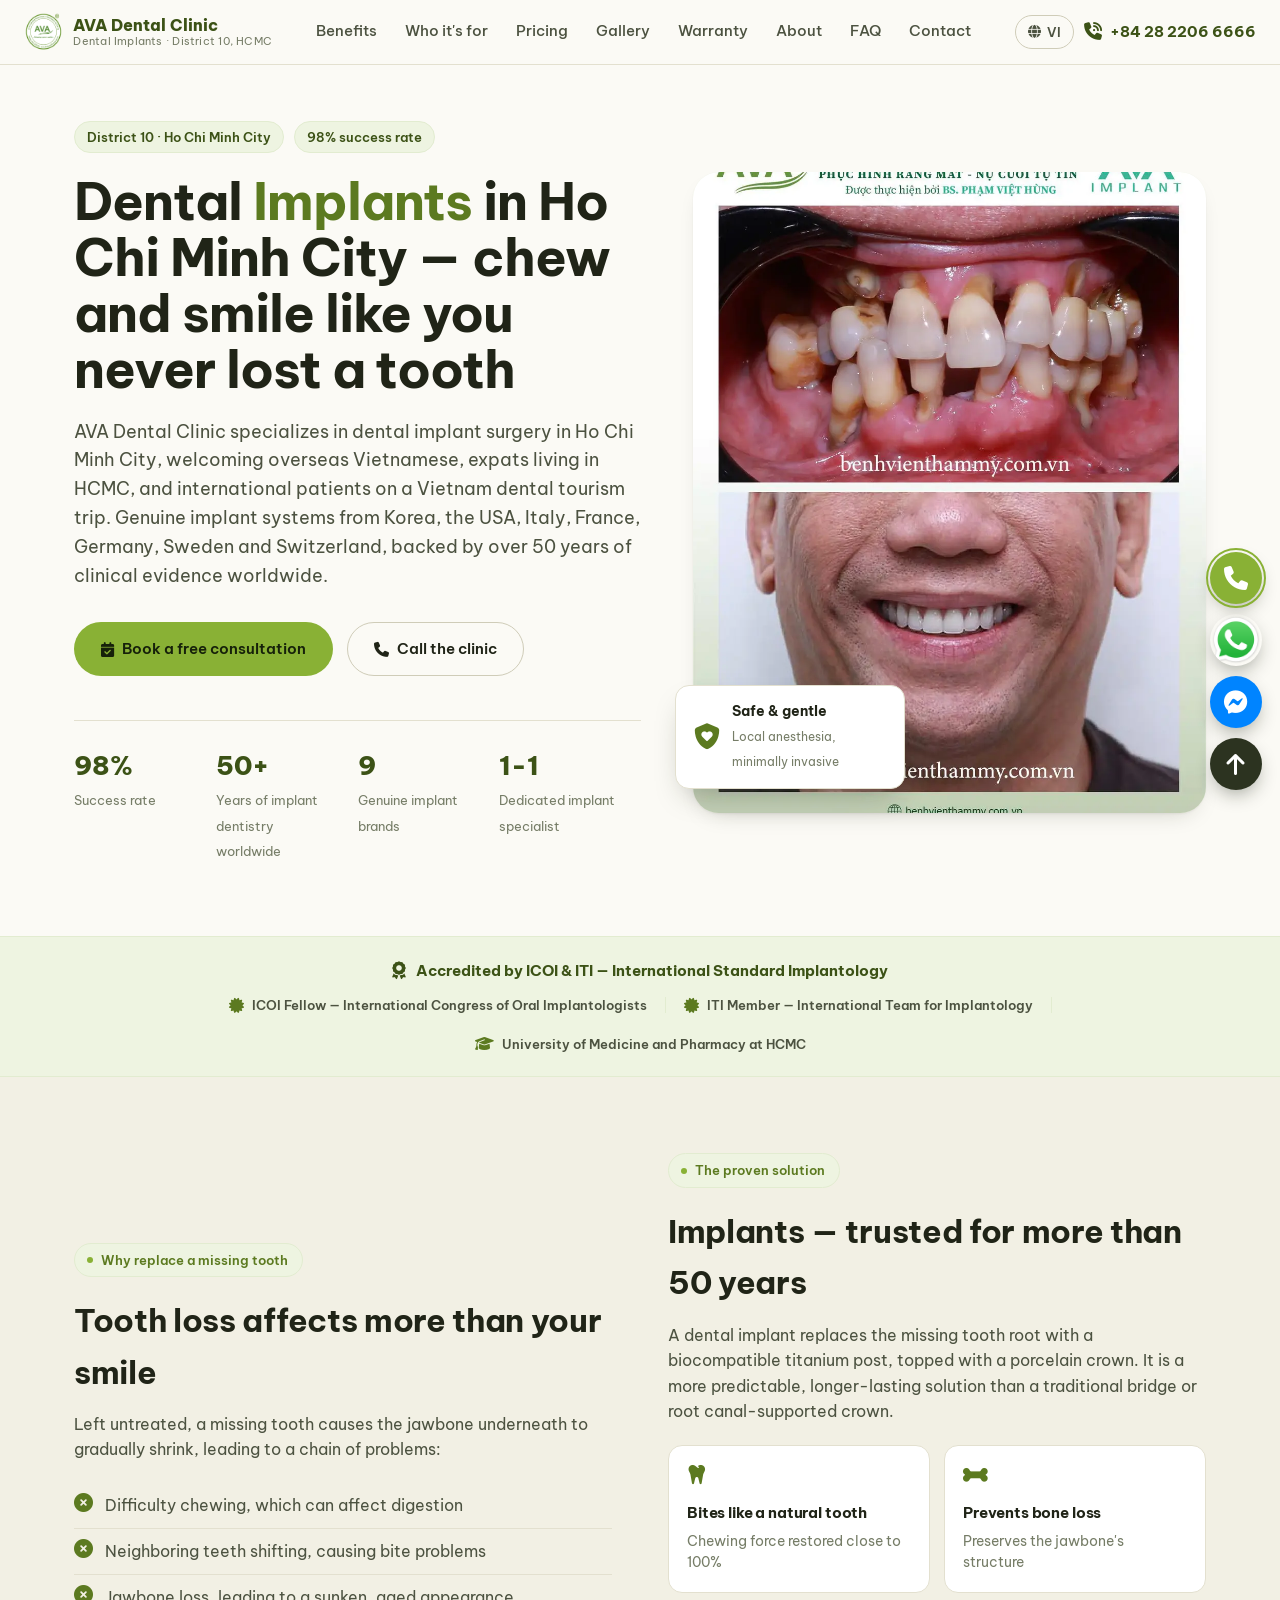
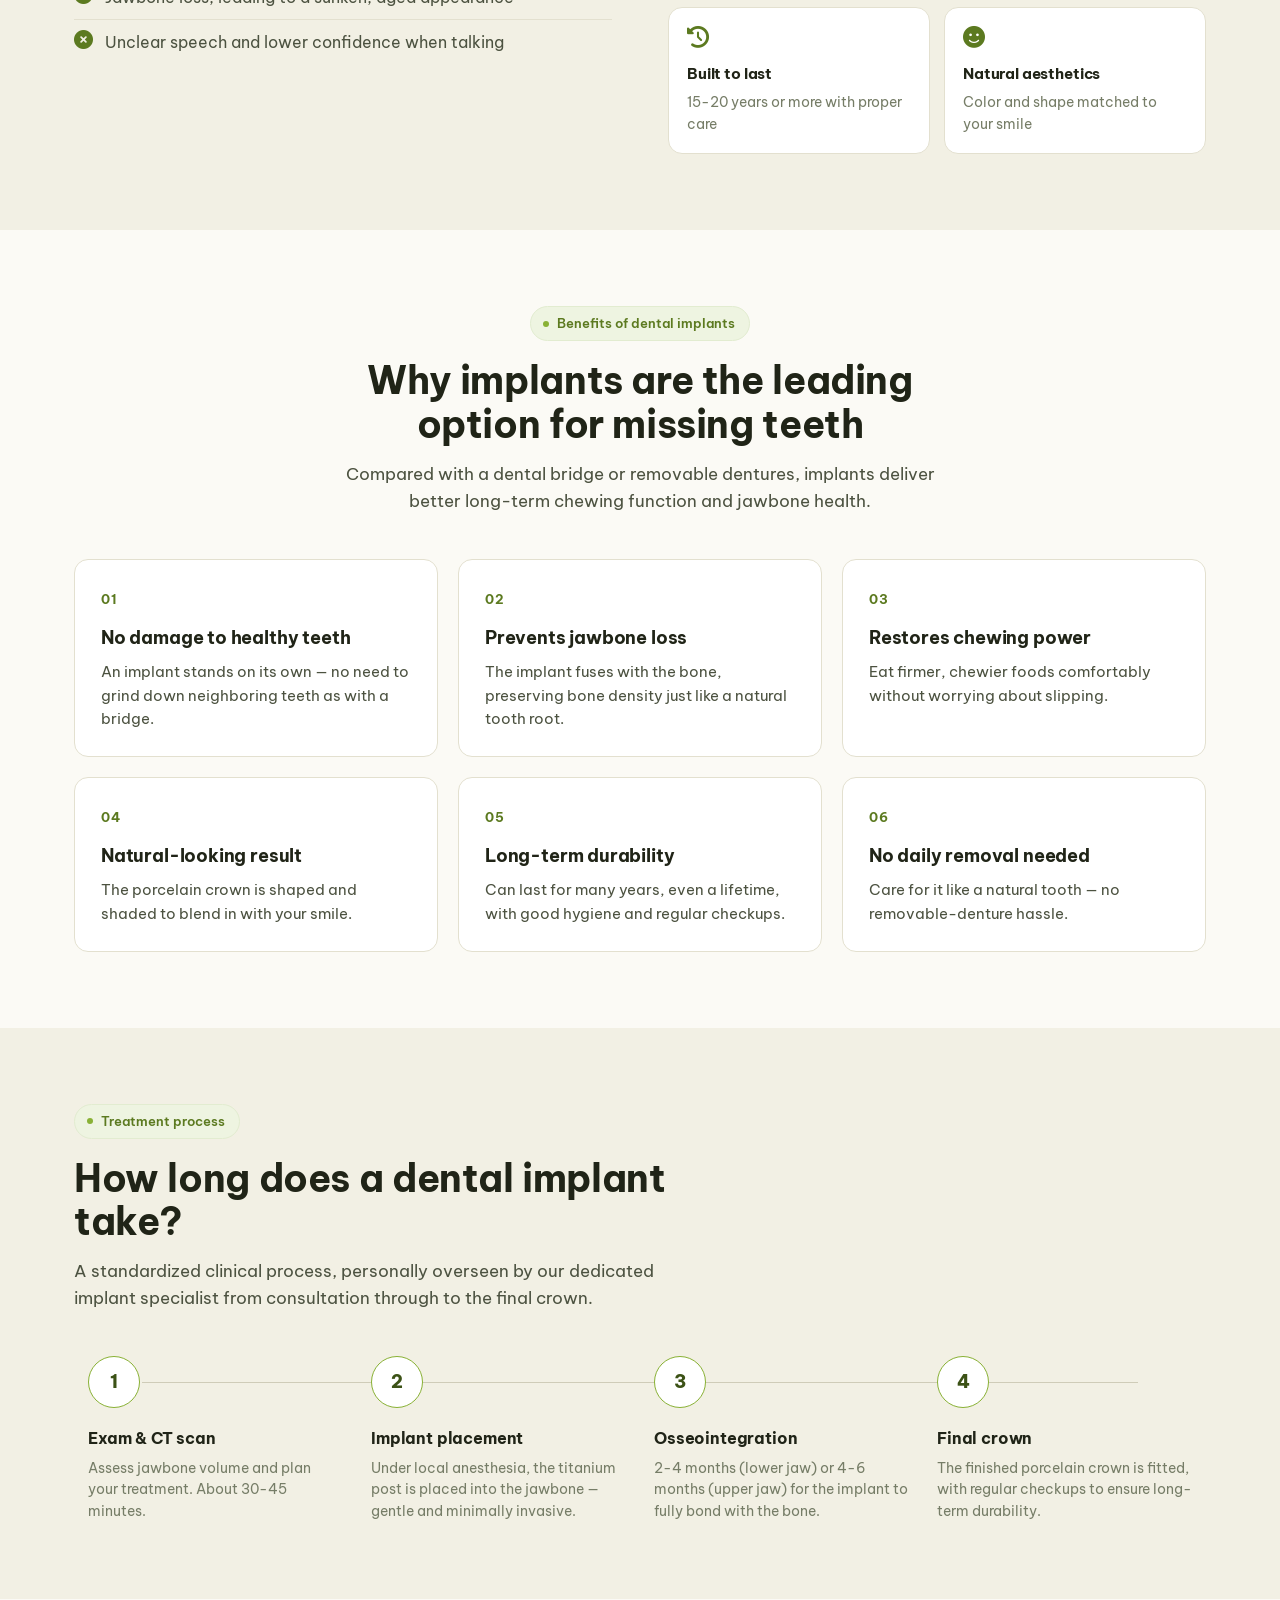
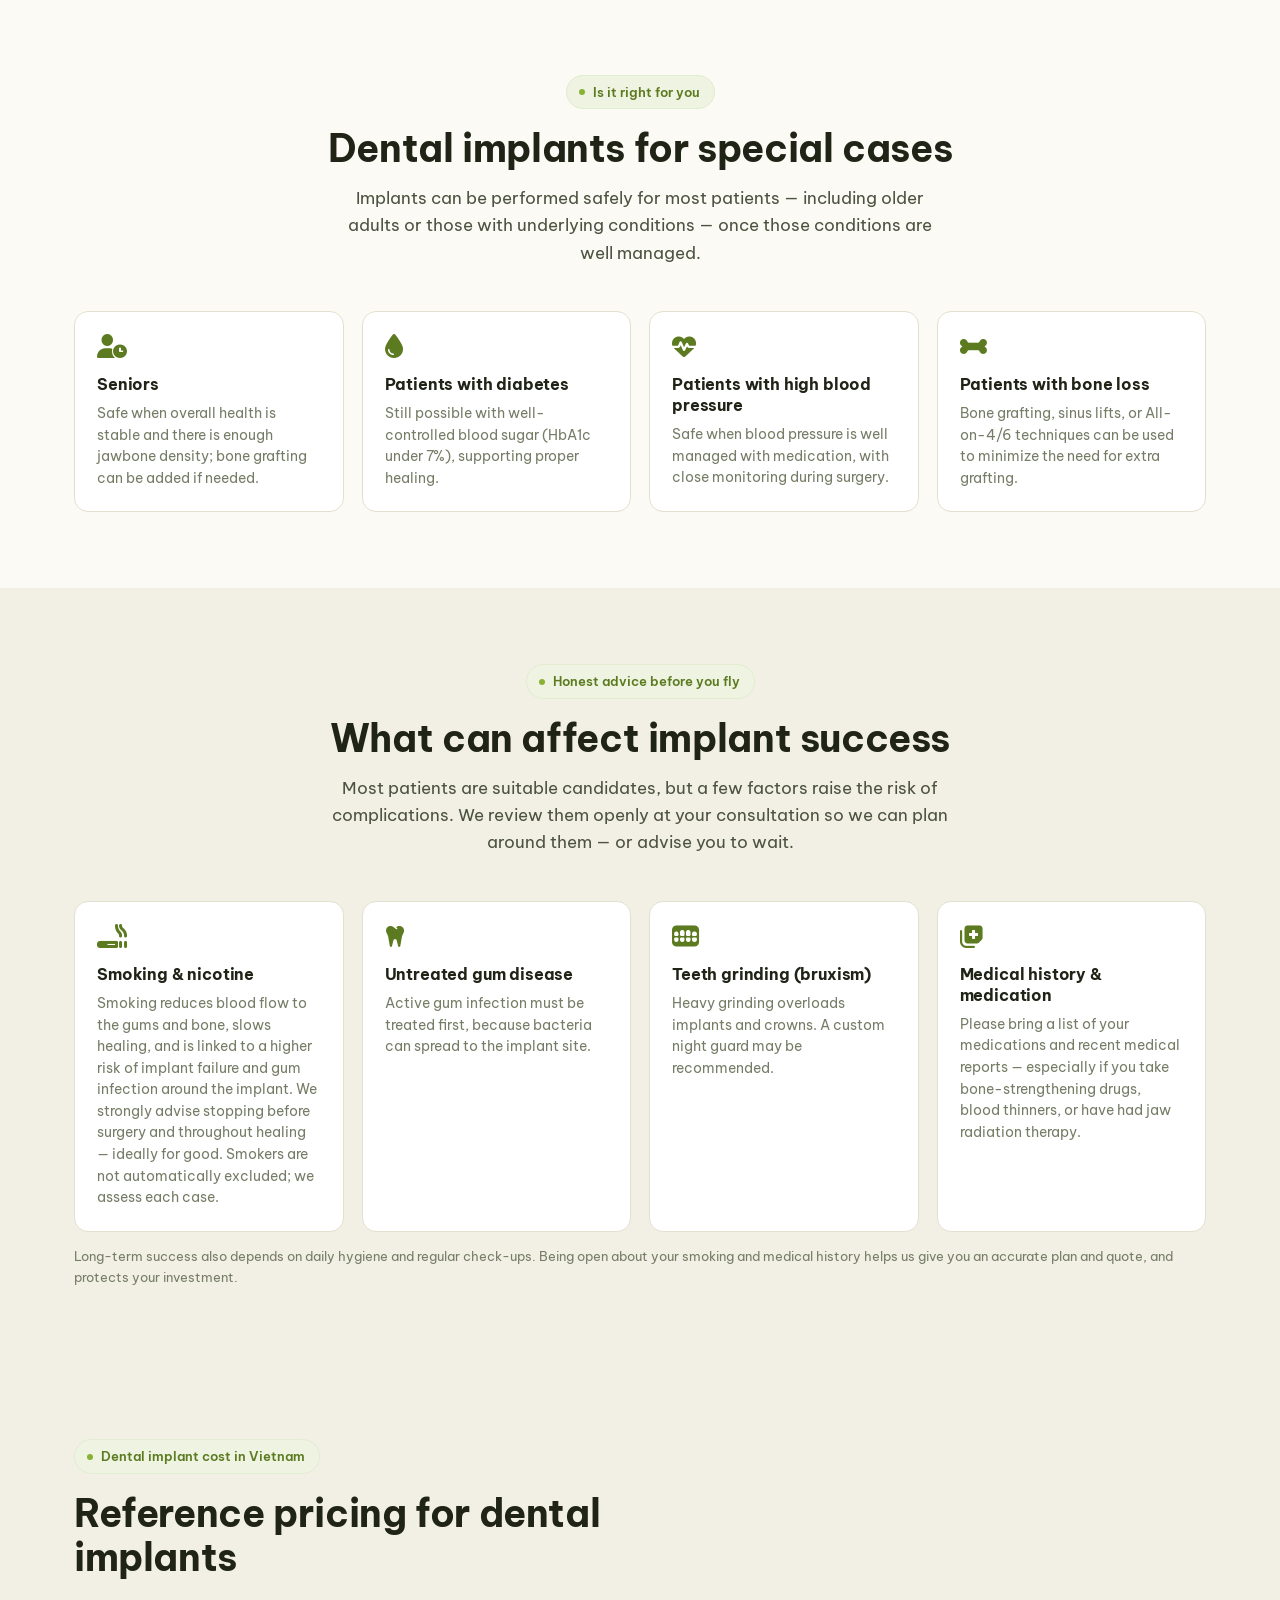
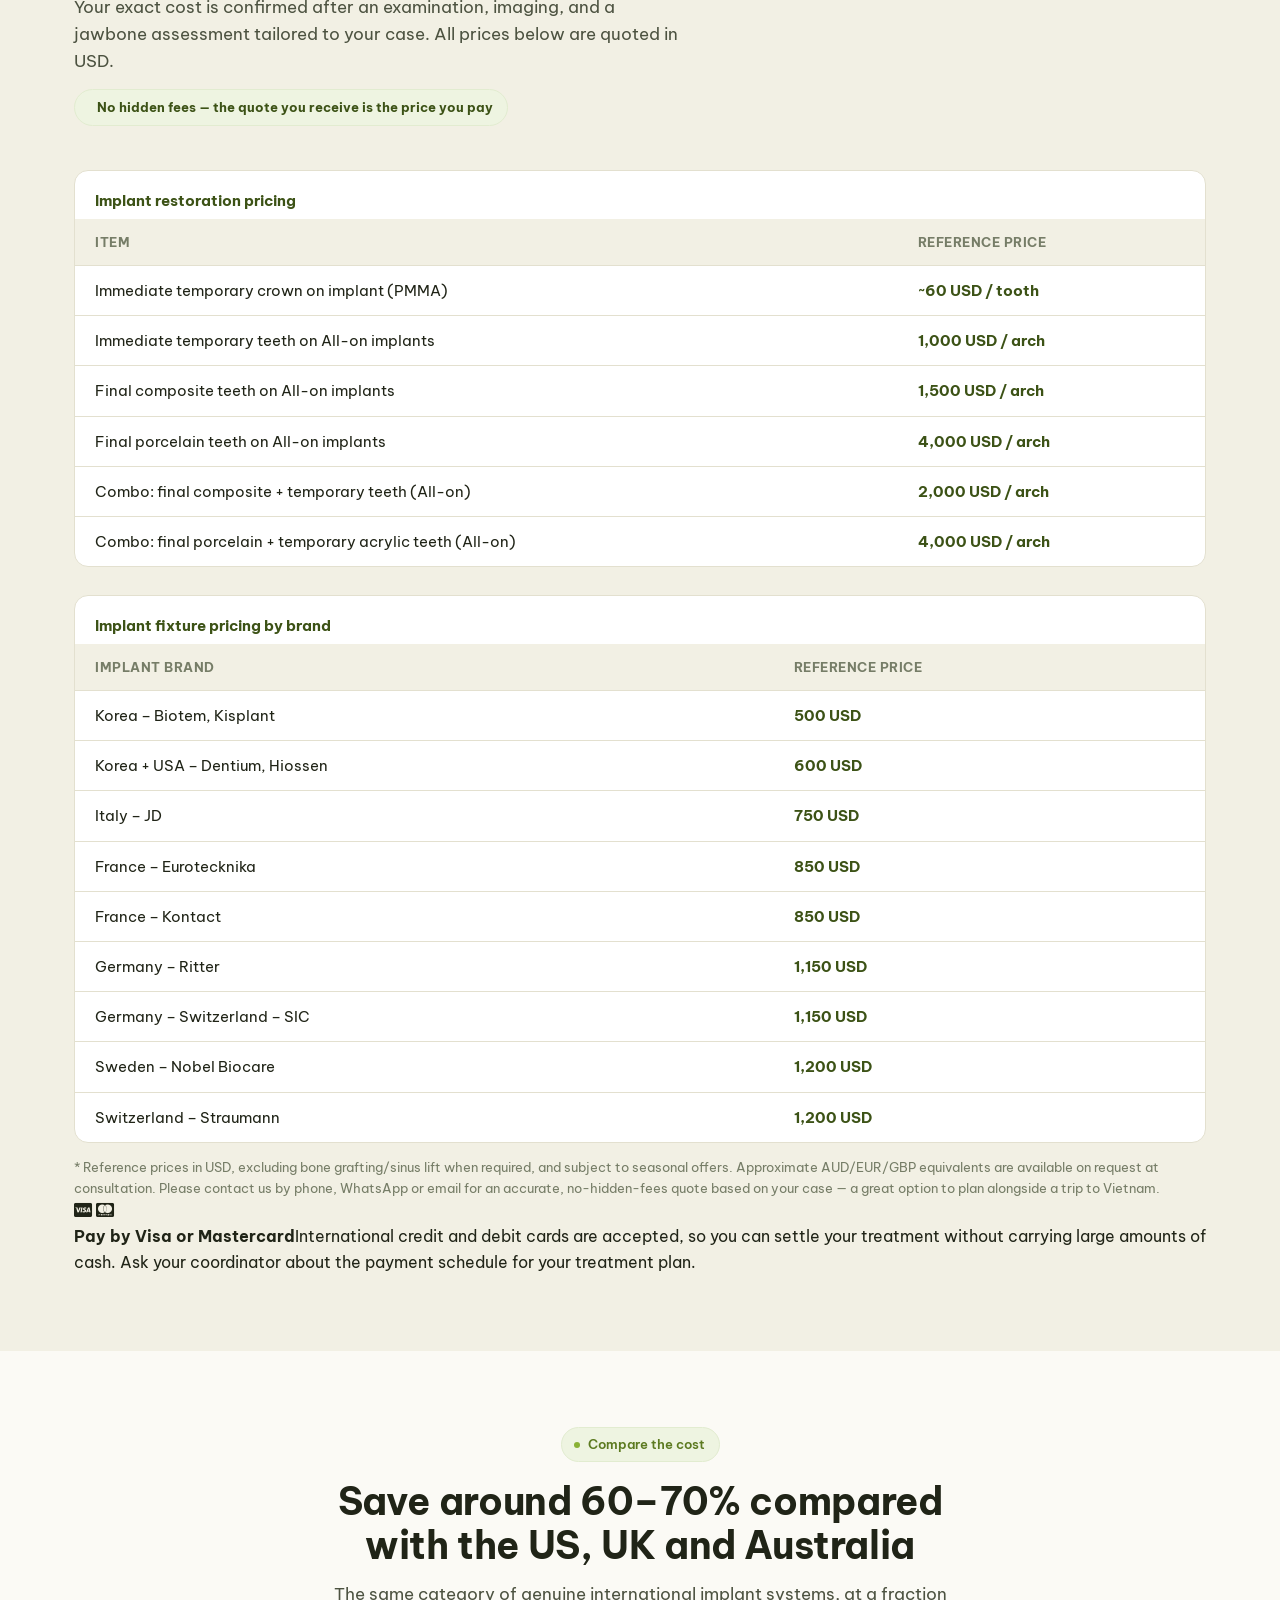
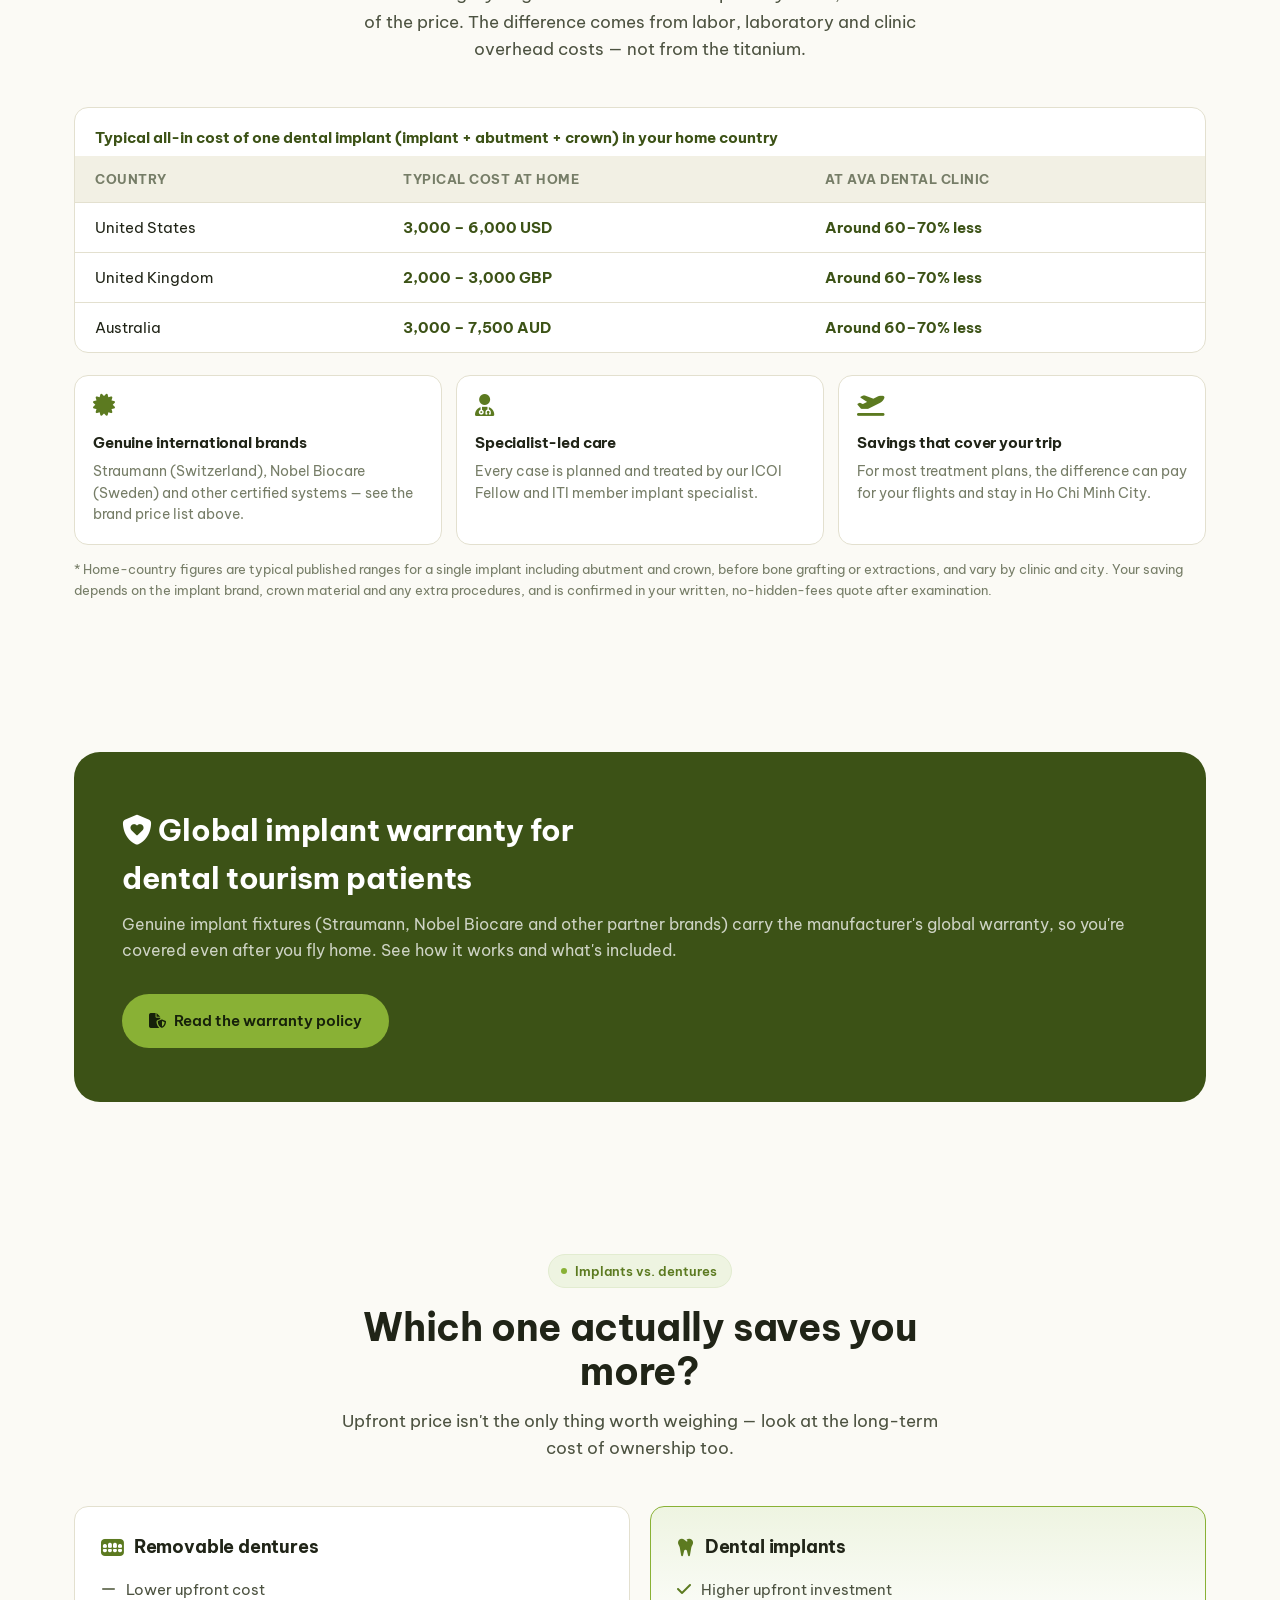
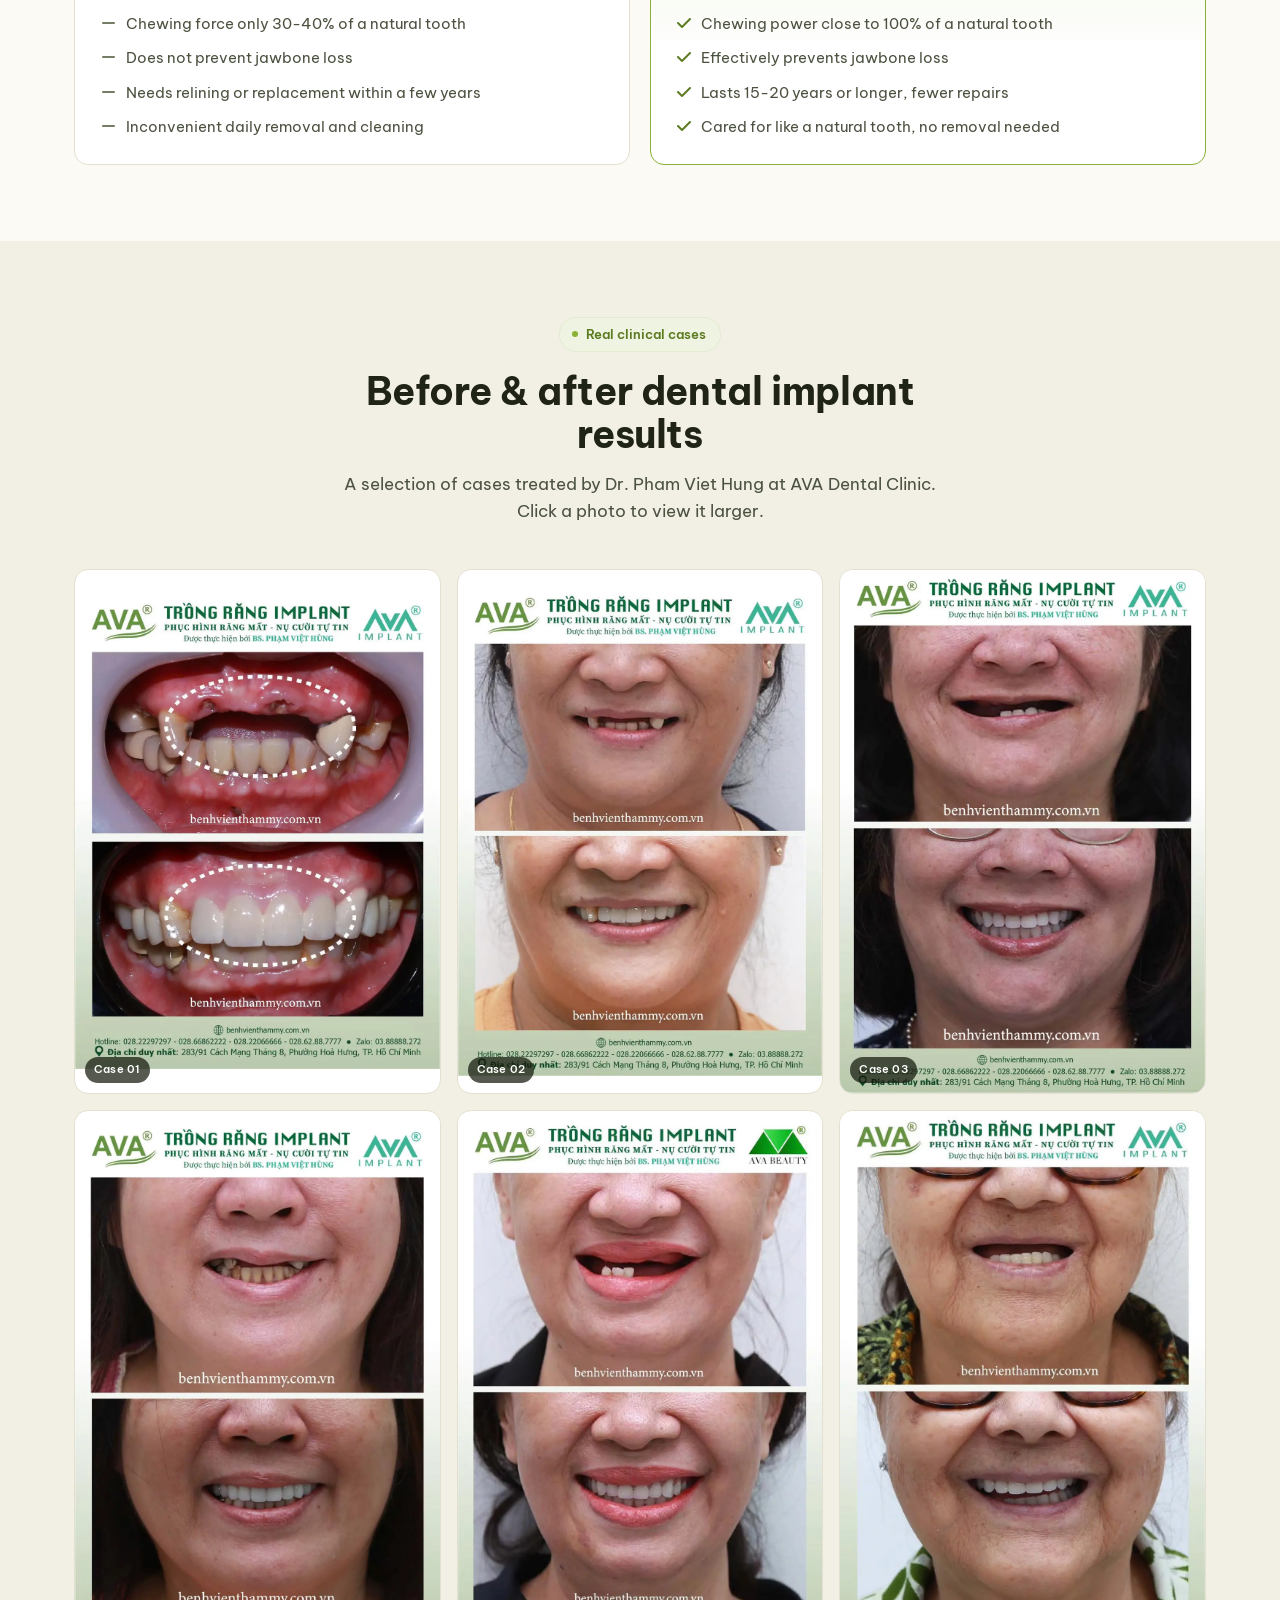
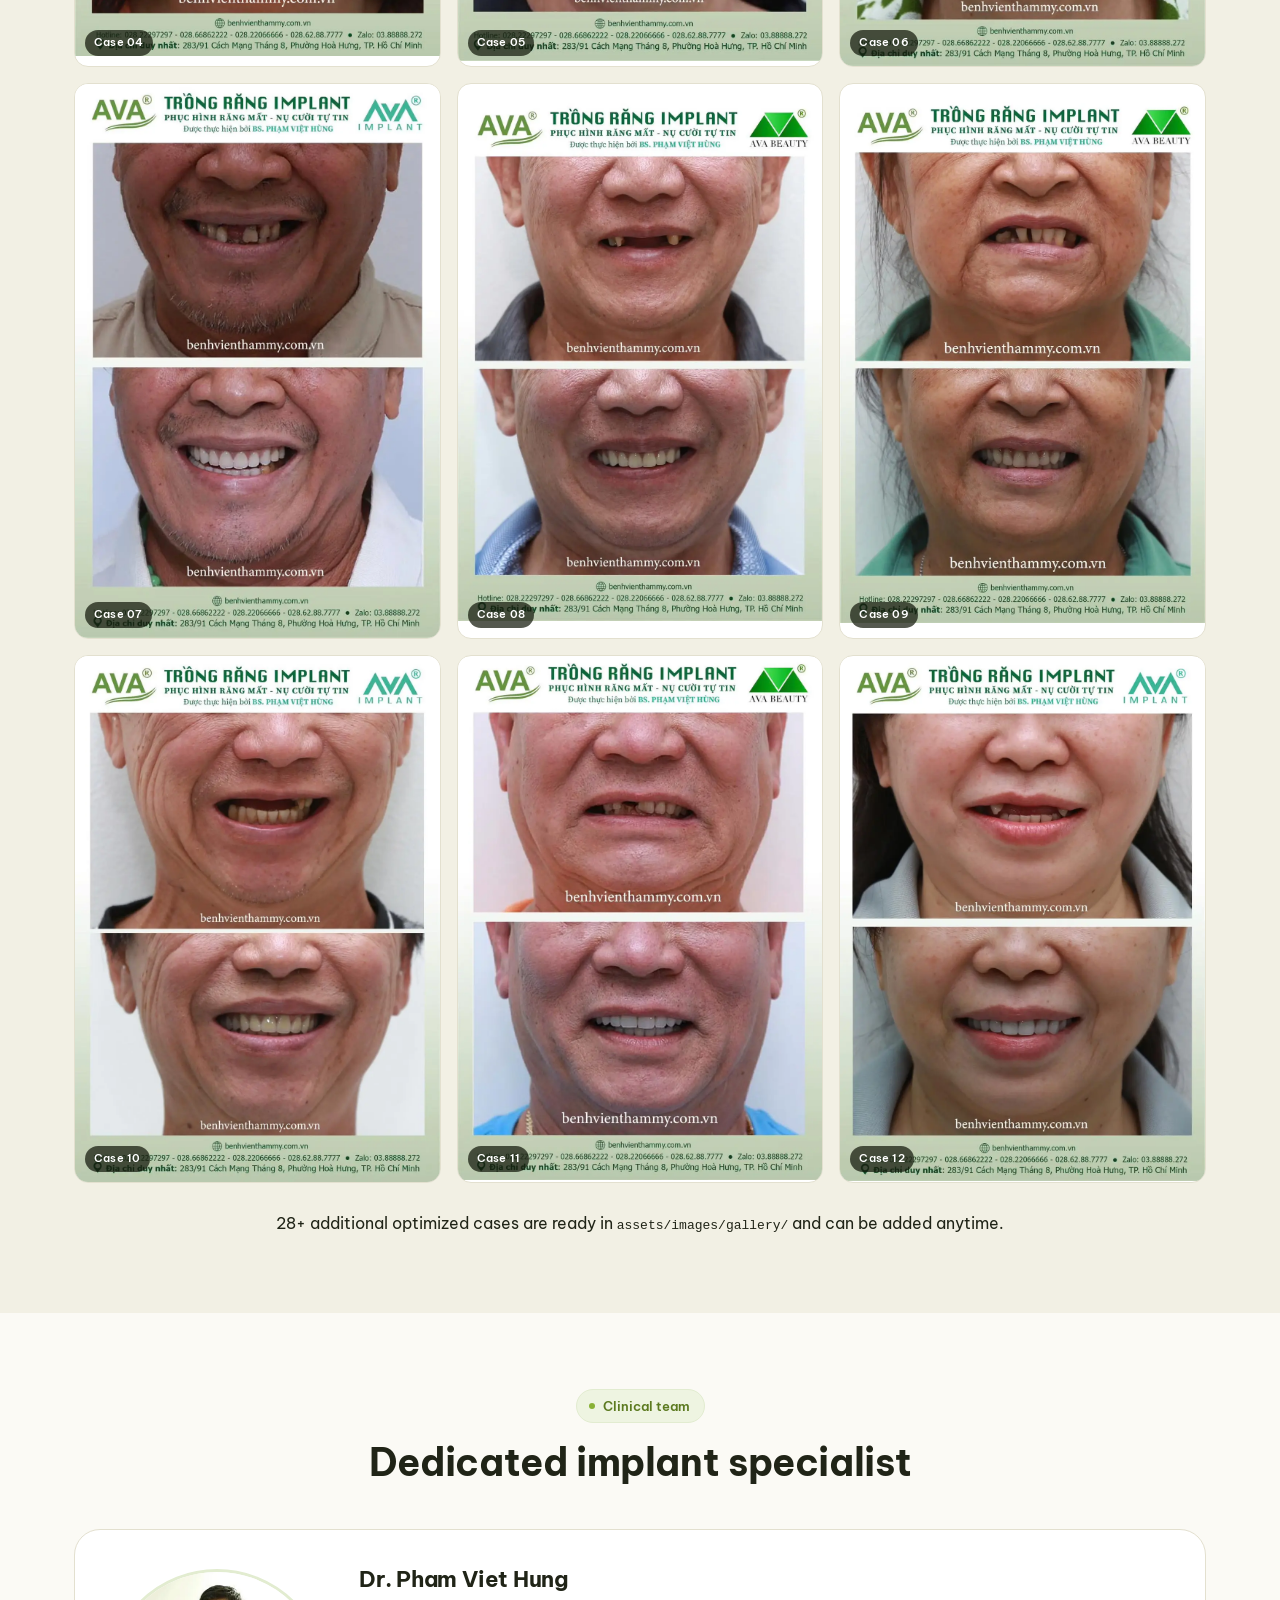
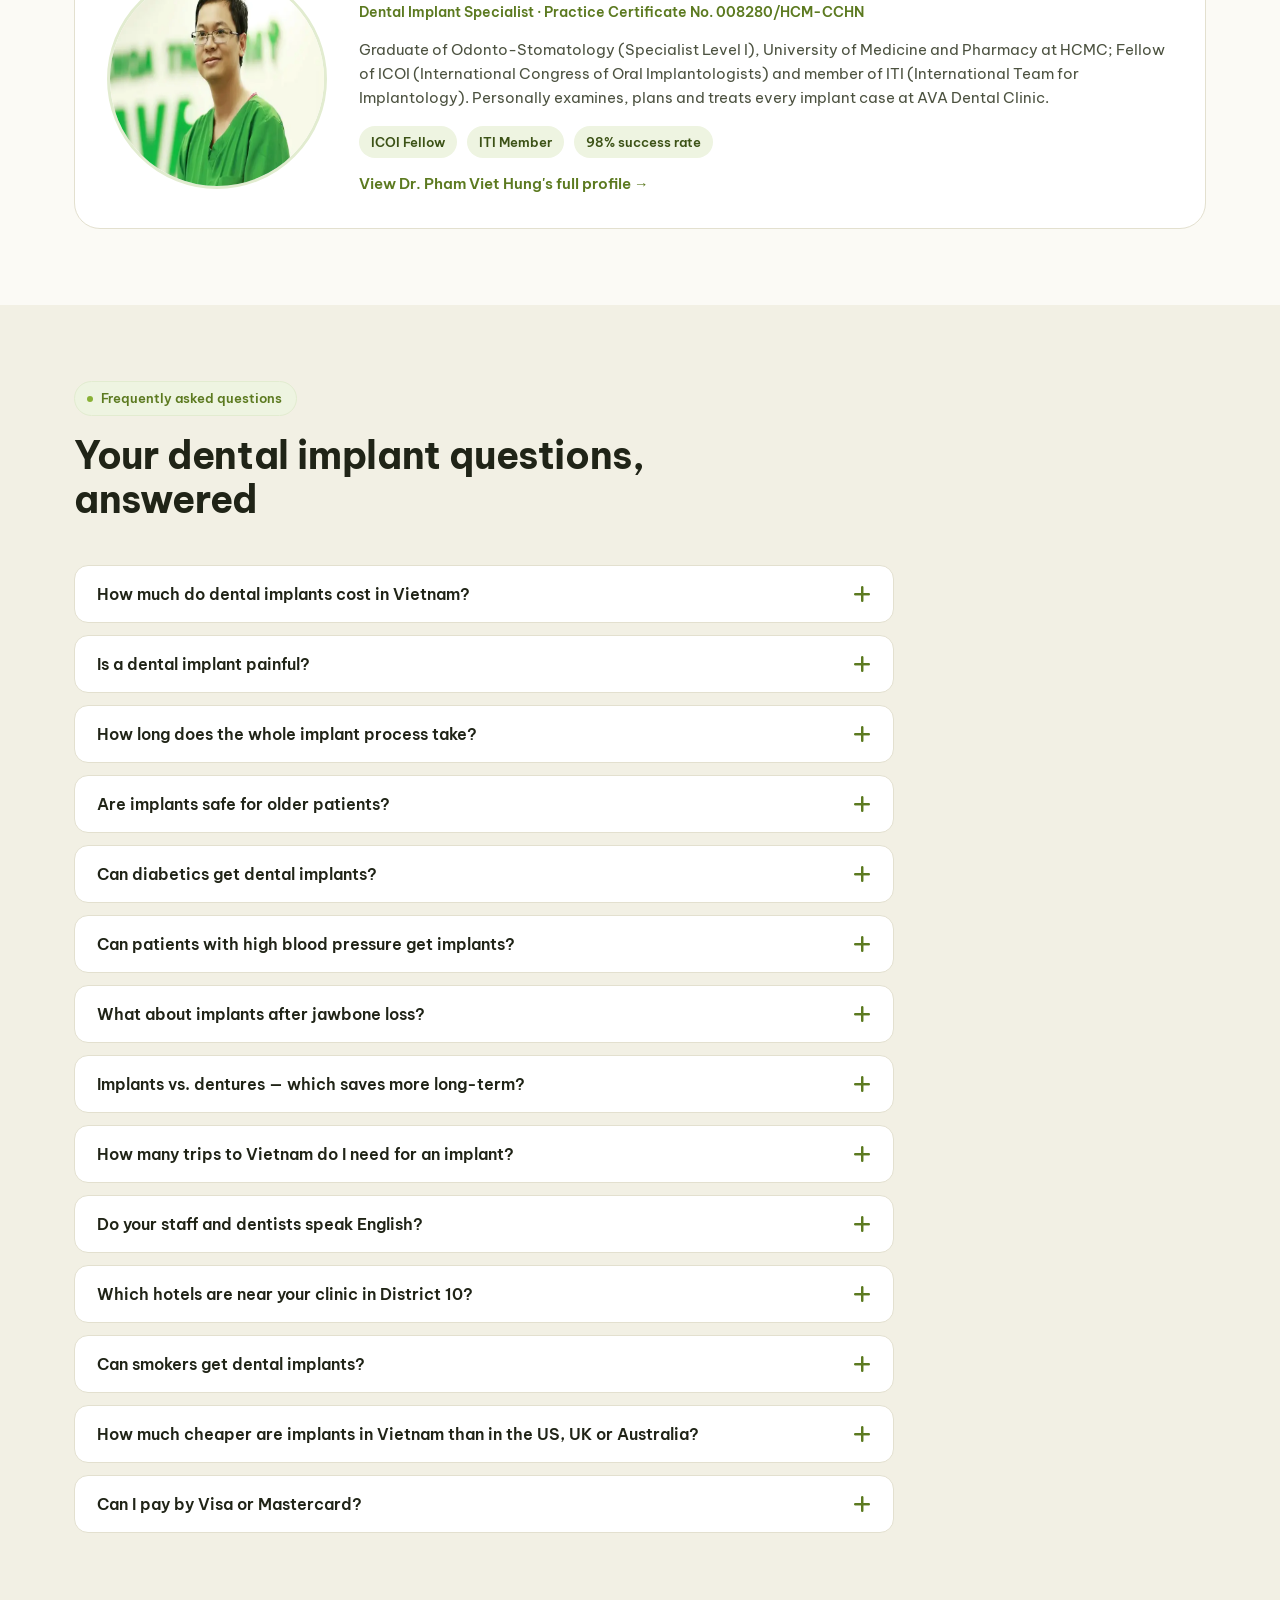
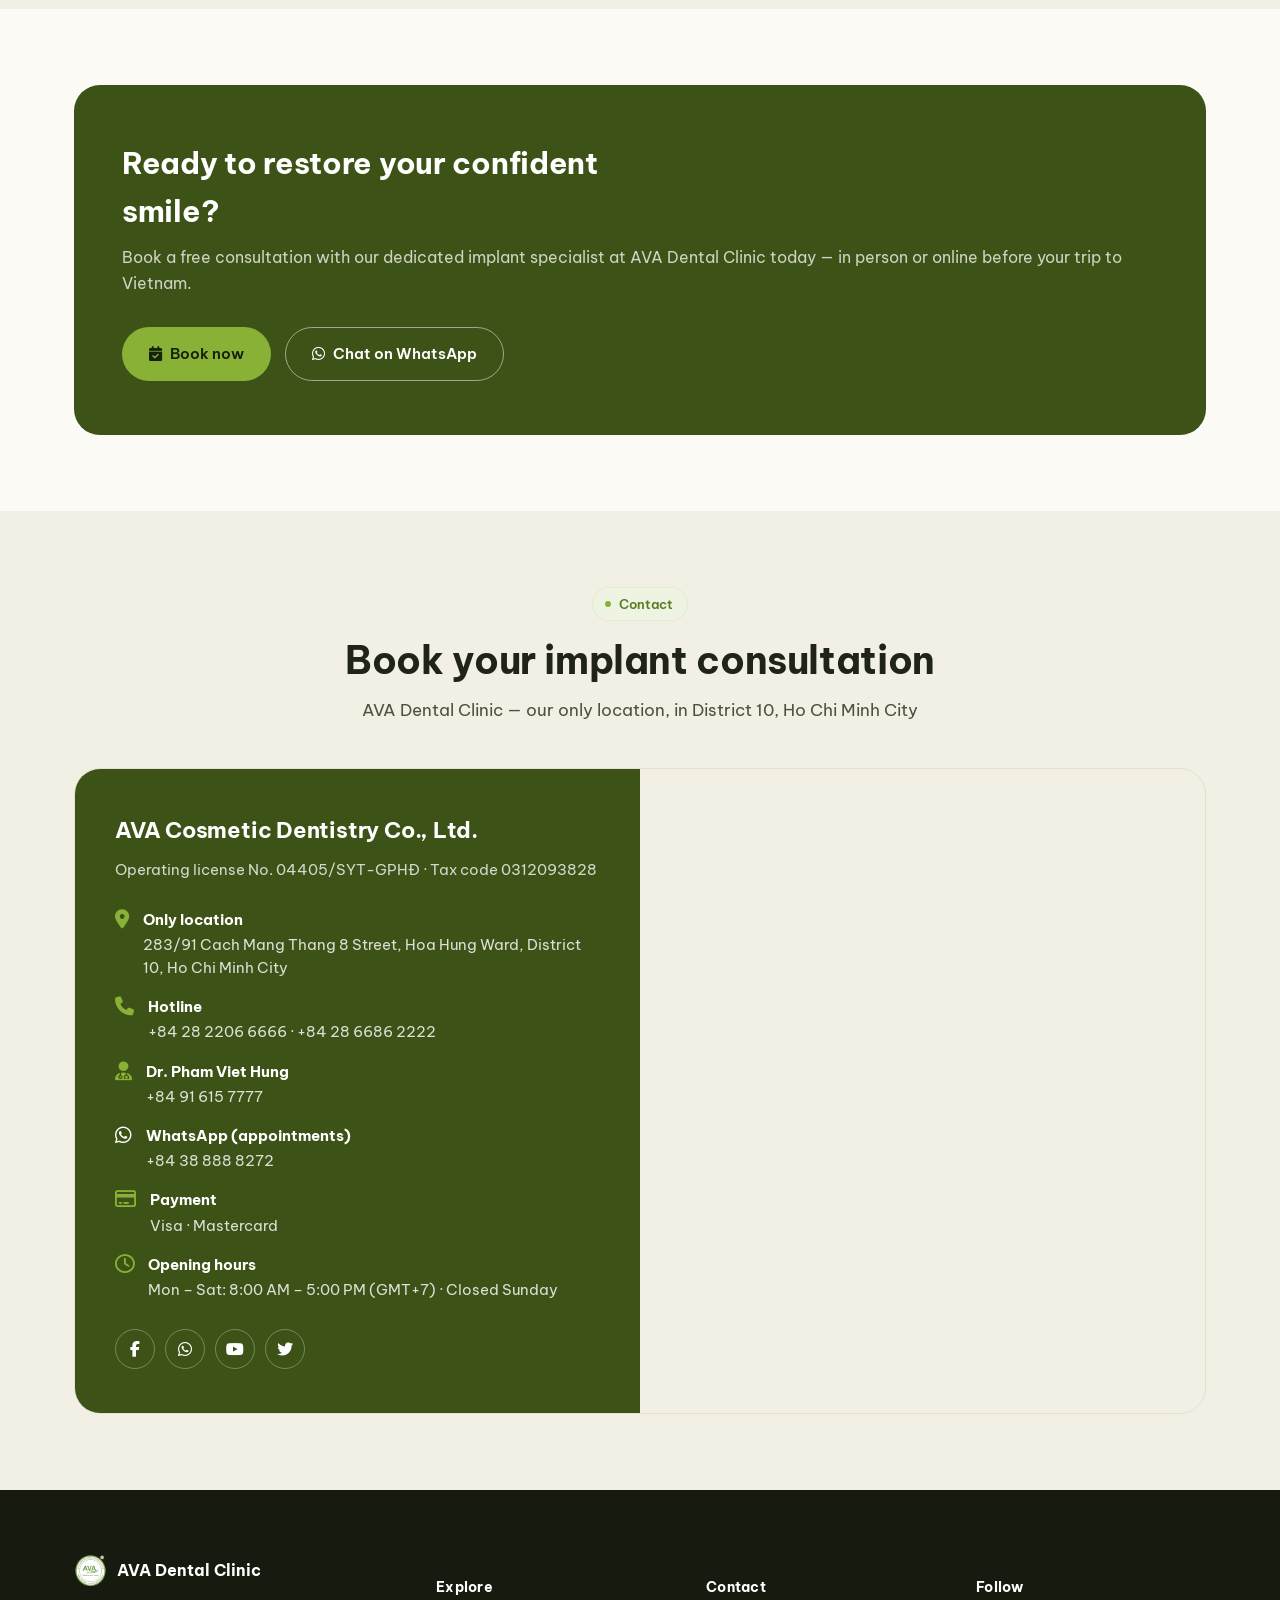
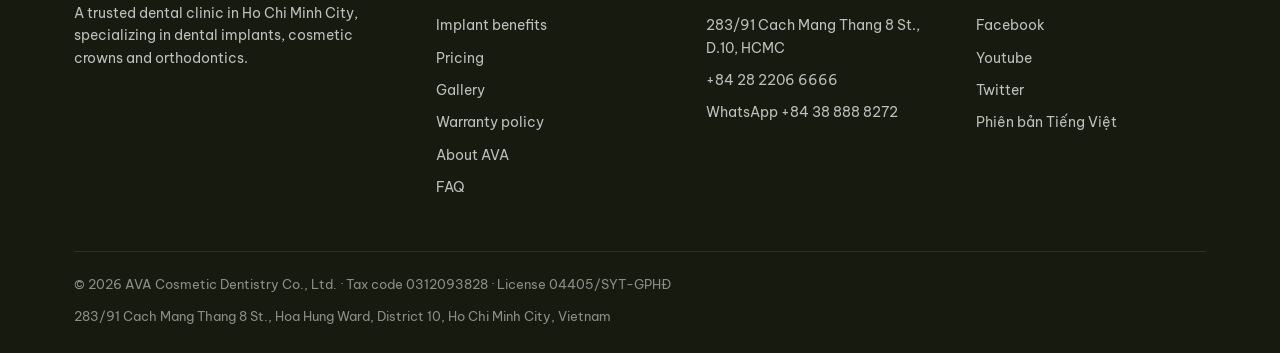
==== commit 73c5b99d: "Add files via upload" ====
--- a/en/index.html
+++ b/en/index.html
@@ -103,7 +103,10 @@
     { "@type": "Question", "name": "Dental implants vs. dentures — which saves more money in the long run?", "acceptedAnswer": { "@type": "Answer", "text": "Dentures cost less upfront but chew at only 30-40% of natural bite force and typically need to be relined or replaced within a few years as the jawbone shrinks. Implants cost more initially but can last 15-20 years or longer, restore near-natural chewing, and prevent bone loss — making them the more economical option over time for most patients." } },
     { "@type": "Question", "name": "How many trips to Vietnam do I need to complete a dental implant?", "acceptedAnswer": { "@type": "Answer", "text": "Most overseas patients complete treatment in two trips: the first for the exam, 3D scan and implant placement (about 5-7 days), and the second, 2-6 months later once the bone has healed, for the final crown fitting (about 3-5 days). Your treatment plan and trip timing are confirmed in advance so you can book flights and accommodation around it." } },
     { "@type": "Question", "name": "Do your staff and dentists speak English?", "acceptedAnswer": { "@type": "Answer", "text": "Yes. Our dedicated implant specialist and patient coordination team communicate directly in English throughout your consultation, treatment planning and follow-up care, so overseas Vietnamese and international patients never need a translator." } },
-    { "@type": "Question", "name": "Which hotels are near the clinic in District 10, Ho Chi Minh City?", "acceptedAnswer": { "@type": "Answer", "text": "AVA Dental Clinic is on Cach Mang Thang 8 Street, District 10 — a short ride from hotels around District 1, District 3 and District 10 itself. Our team can suggest nearby accommodation options and help plan your visit once your appointment dates are confirmed." } }
+    { "@type": "Question", "name": "Which hotels are near the clinic in District 10, Ho Chi Minh City?", "acceptedAnswer": { "@type": "Answer", "text": "AVA Dental Clinic is on Cach Mang Thang 8 Street, District 10 — a short ride from hotels around District 1, District 3 and District 10 itself. Our team can suggest nearby accommodation options and help plan your visit once your appointment dates are confirmed." } },
+    { "@type": "Question", "name": "Can smokers get dental implants?", "acceptedAnswer": { "@type": "Answer", "text": "Often yes, but smoking increases the risk of slow healing, infection and implant failure. We strongly recommend stopping before surgery and during healing, and we assess your gums and bone at the consultation before agreeing a plan. Please tell us honestly about smoking or vaping so we can advise you properly." } },
+    { "@type": "Question", "name": "How much cheaper are implants in Vietnam than in the US, UK or Australia?", "acceptedAnswer": { "@type": "Answer", "text": "Typically around 60-70% less than the usual all-in price of one implant at home (roughly 3,000-6,000 USD in the US, 2,000-3,000 GBP in the UK and 3,000-7,500 AUD in Australia). The exact saving depends on the implant brand, crown material and any extra procedures, and is confirmed in your written quote." } },
+    { "@type": "Question", "name": "Can I pay by Visa or Mastercard?", "acceptedAnswer": { "@type": "Answer", "text": "Yes. We accept Visa and Mastercard credit and debit cards. Your coordinator will explain the payment schedule for your treatment plan when you confirm your appointment." } }
   ]
 }
 </script>
@@ -262,6 +265,23 @@
   </div>
 </section>
 
+<section class="section section-alt" id="risk-factors">
+  <div class="container">
+    <div class="section-head center">
+      <span class="kicker"><span class="dot"></span>Honest advice before you fly</span>
+      <h2>What can affect implant success</h2>
+      <p>Most patients are suitable candidates, but a few factors raise the risk of complications. We review them openly at your consultation so we can plan around them — or advise you to wait.</p>
+    </div>
+    <div class="audience-grid">
+      <div class="audience-card"><i class="fa-solid fa-smoking"></i><h3>Smoking &amp; nicotine</h3><p>Smoking reduces blood flow to the gums and bone, slows healing, and is linked to a higher risk of implant failure and gum infection around the implant. We strongly advise stopping before surgery and throughout healing — ideally for good. Smokers are not automatically excluded; we assess each case.</p></div>
+      <div class="audience-card"><i class="fa-solid fa-tooth"></i><h3>Untreated gum disease</h3><p>Active gum infection must be treated first, because bacteria can spread to the implant site.</p></div>
+      <div class="audience-card"><i class="fa-solid fa-teeth"></i><h3>Teeth grinding (bruxism)</h3><p>Heavy grinding overloads implants and crowns. A custom night guard may be recommended.</p></div>
+      <div class="audience-card"><i class="fa-solid fa-notes-medical"></i><h3>Medical history &amp; medication</h3><p>Please bring a list of your medications and recent medical reports — especially if you take bone-strengthening drugs, blood thinners, or have had jaw radiation therapy.</p></div>
+    </div>
+    <p class="price-note">Long-term success also depends on daily hygiene and regular check-ups. Being open about your smoking and medical history helps us give you an accurate plan and quote, and protects your investment.</p>
+  </div>
+</section>
+
 <section class="section section-alt" id="bang-gia">
   <div class="container">
     <div class="section-head">
@@ -304,6 +324,40 @@
       </div>
     </div>
     <p class="price-note">* Reference prices in USD, excluding bone grafting/sinus lift when required, and subject to seasonal offers. Approximate AUD/EUR/GBP equivalents are available on request at consultation. Please contact us by phone, WhatsApp or email for an accurate, no-hidden-fees quote based on your case — a great option to plan alongside a trip to Vietnam.</p>
+    <div class="pay-box">
+      <div class="pay-icons">
+        <i class="fa-brands fa-cc-visa" style="font-family:'Font Awesome 6 Brands'" aria-label="Visa"></i>
+        <i class="fa-brands fa-cc-mastercard" style="font-family:'Font Awesome 6 Brands'" aria-label="Mastercard"></i>
+      </div>
+      <div><b>Pay by Visa or Mastercard</b><span>International credit and debit cards are accepted, so you can settle your treatment without carrying large amounts of cash. Ask your coordinator about the payment schedule for your treatment plan.</span></div>
+    </div>
+  </div>
+</section>
+
+<section class="section" id="cost-comparison">
+  <div class="container">
+    <div class="section-head center">
+      <span class="kicker"><span class="dot"></span>Compare the cost</span>
+      <h2>Save around 60–70% compared with the US, UK and Australia</h2>
+      <p>The same category of genuine international implant systems, at a fraction of the price. The difference comes from labor, laboratory and clinic overhead costs — not from the titanium.</p>
+    </div>
+    <div class="price-table-wrap">
+      <table class="price-table">
+        <caption>Typical all-in cost of one dental implant (implant + abutment + crown) in your home country</caption>
+        <thead><tr><th>Country</th><th>Typical cost at home</th><th>At AVA Dental Clinic</th></tr></thead>
+        <tbody>
+          <tr><td>United States</td><td class="price">3,000 – 6,000 USD</td><td class="price">Around 60–70% less</td></tr>
+          <tr><td>United Kingdom</td><td class="price">2,000 – 3,000 GBP</td><td class="price">Around 60–70% less</td></tr>
+          <tr><td>Australia</td><td class="price">3,000 – 7,500 AUD</td><td class="price">Around 60–70% less</td></tr>
+        </tbody>
+      </table>
+    </div>
+    <div class="mini-card-grid" style="grid-template-columns:1fr 1fr 1fr;margin-top:22px">
+      <div class="mini-card"><i class="fa-solid fa-certificate"></i><h4>Genuine international brands</h4><p>Straumann (Switzerland), Nobel Biocare (Sweden) and other certified systems — see the brand price list above.</p></div>
+      <div class="mini-card"><i class="fa-solid fa-user-doctor"></i><h4>Specialist-led care</h4><p>Every case is planned and treated by our ICOI Fellow and ITI member implant specialist.</p></div>
+      <div class="mini-card"><i class="fa-solid fa-plane-departure"></i><h4>Savings that cover your trip</h4><p>For most treatment plans, the difference can pay for your flights and stay in Ho Chi Minh City.</p></div>
+    </div>
+    <p class="price-note">* Home-country figures are typical published ranges for a single implant including abutment and crown, before bone grafting or extractions, and vary by clinic and city. Your saving depends on the implant brand, crown material and any extra procedures, and is confirmed in your written, no-hidden-fees quote after examination.</p>
   </div>
 </section>
 
@@ -452,6 +506,18 @@
         <button class="faq-q" aria-expanded="false">Which hotels are near your clinic in District 10? <i class="fa-solid fa-plus"></i></button>
         <div class="faq-a"><div class="faq-a-inner">The clinic is on Cach Mang Thang 8 Street, District 10 — a short ride from hotels in District 1, District 3 and District 10. Our team can recommend nearby accommodation once your appointment dates are confirmed.</div></div>
       </div>
+      <div class="faq-item">
+        <button class="faq-q" aria-expanded="false">Can smokers get dental implants? <i class="fa-solid fa-plus"></i></button>
+        <div class="faq-a"><div class="faq-a-inner">Often yes, but smoking increases the risk of slow healing, infection and implant failure. We strongly recommend stopping before surgery and during healing, and we assess your gums and bone at the consultation before agreeing a plan. Please tell us honestly about smoking or vaping so we can advise you properly.</div></div>
+      </div>
+      <div class="faq-item">
+        <button class="faq-q" aria-expanded="false">How much cheaper are implants in Vietnam than in the US, UK or Australia? <i class="fa-solid fa-plus"></i></button>
+        <div class="faq-a"><div class="faq-a-inner">Typically around 60–70% less than the usual all-in price of one implant at home (roughly 3,000–6,000 USD in the US, 2,000–3,000 GBP in the UK and 3,000–7,500 AUD in Australia). The exact saving depends on the implant brand, crown material and any extra procedures, and is confirmed in your written quote.</div></div>
+      </div>
+      <div class="faq-item">
+        <button class="faq-q" aria-expanded="false">Can I pay by Visa or Mastercard? <i class="fa-solid fa-plus"></i></button>
+        <div class="faq-a"><div class="faq-a-inner">Yes — we accept Visa and Mastercard credit and debit cards. Your coordinator will explain the payment schedule for your treatment plan when you confirm your appointment.</div></div>
+      </div>
     </div>
   </div>
 </section>
@@ -487,6 +553,7 @@
           <li><i class="fa-solid fa-phone"></i><div><b>Hotline</b><span><a href="tel:+842822066666">+84 28 2206 6666</a> · <a href="tel:+842866862222">+84 28 6686 2222</a></span></div></li>
           <li><i class="fa-solid fa-user-doctor"></i><div><b>Dr. Pham Viet Hung</b><span><a href="tel:+84916157777">+84 91 615 7777</a></span></div></li>
           <li><i class="fa-brands fa-whatsapp" style="font-family:'Font Awesome 6 Brands'"></i><div><b>WhatsApp (appointments)</b><span><a href="https://wa.me/84388888272" target="_blank" rel="noopener">+84 38 888 8272</a></span></div></li>
+          <li><i class="fa-regular fa-credit-card"></i><div><b>Payment</b><span>Visa · Mastercard</span></div></li>
           <li><i class="fa-regular fa-clock"></i><div><b>Opening hours</b><span>Mon – Sat: 8:00 AM – 5:00 PM (GMT+7) · Closed Sunday</span></div></li>
         </ul>
         <div class="contact-social">
--- a/assets/css/style.css
+++ b/assets/css/style.css
@@ -344,6 +344,24 @@
 .form-status.show{ display:block; }
 .form-status.ok{ background:var(--brand-pale); color:var(--brand-darker); }
 
+/* ================= TRUST STRIP (EN accreditation banner) ================= */
+.trust-strip{ background:var(--brand-pale); border-top:1px solid var(--brand-pale-2); border-bottom:1px solid var(--brand-pale-2); padding:22px 0; }
+.trust-strip-head{ display:flex; align-items:center; justify-content:center; gap:10px; font-weight:700; font-size:15px; color:var(--brand-darker); text-align:center; }
+.trust-strip-head i{ font-size:18px; }
+.trust-strip-items{ display:flex; align-items:center; justify-content:center; gap:18px; flex-wrap:wrap; margin-top:12px; }
+.trust-strip-item{ display:flex; align-items:center; gap:8px; font-size:13px; font-weight:600; color:var(--ink-soft); }
+.trust-strip-item i{ font-size:15px; color:var(--brand-dark); }
+.trust-strip-divider{ width:1px; height:16px; background:var(--brand-pale-2); }
+@media (max-width:640px){ .trust-strip-divider{ display:none; } }
+
+/* ================= WHATSAPP CTA (EN only) ================= */
+.float-sidebar .fs-whatsapp{ background:transparent; padding:0; overflow:hidden; }
+.float-sidebar .fs-whatsapp img{ width:100%; height:100%; border-radius:50%; object-fit:cover; }
+.contact-list .fa-whatsapp, .contact-social .fa-whatsapp{ color:inherit; }
+.contact-social a.social-whatsapp:hover{ background:#25D366; border-color:#25D366; }
+.no-hidden-fees{ display:inline-flex; align-items:center; gap:8px; font-size:13px; font-weight:700; color:var(--brand-darker); background:var(--brand-pale); border:1px solid var(--brand-pale-2); padding:7px 14px; border-radius:99px; margin-top:14px; }
+.no-hidden-fees i{ font-size:14px; }
+
 /* ================= CTA BANNER ================= */
 .cta-banner{ background:var(--brand-darker); color:#fff; border-radius:var(--radius-lg); padding:54px 48px; display:flex; align-items:center; justify-content:space-between; gap:30px; flex-wrap:wrap; }
 .cta-banner h2{ color:#fff; font-size:clamp(22px,2.8vw,30px); max-width:480px; }
@@ -371,6 +389,7 @@
 .float-sidebar .fs-zalo{ background:transparent; padding:0; overflow:hidden; }
 .float-sidebar .fs-zalo img{ width:100%; height:100%; border-radius:50%; object-fit:cover; }
 .ico-zalo{ width:1em; height:1em; display:inline-block; vertical-align:-0.16em; border-radius:50%; }
+.ico-whatsapp{ width:1em; height:1em; display:inline-block; vertical-align:-0.16em; border-radius:50%; }
 .float-sidebar .fs-messenger{ background:#0084ff; }
 .float-sidebar .fs-top{ background:#2c3320; opacity:0; pointer-events:none; transition:opacity .2s ease; }
 .float-sidebar .fs-top.show{ opacity:1; pointer-events:auto; }
